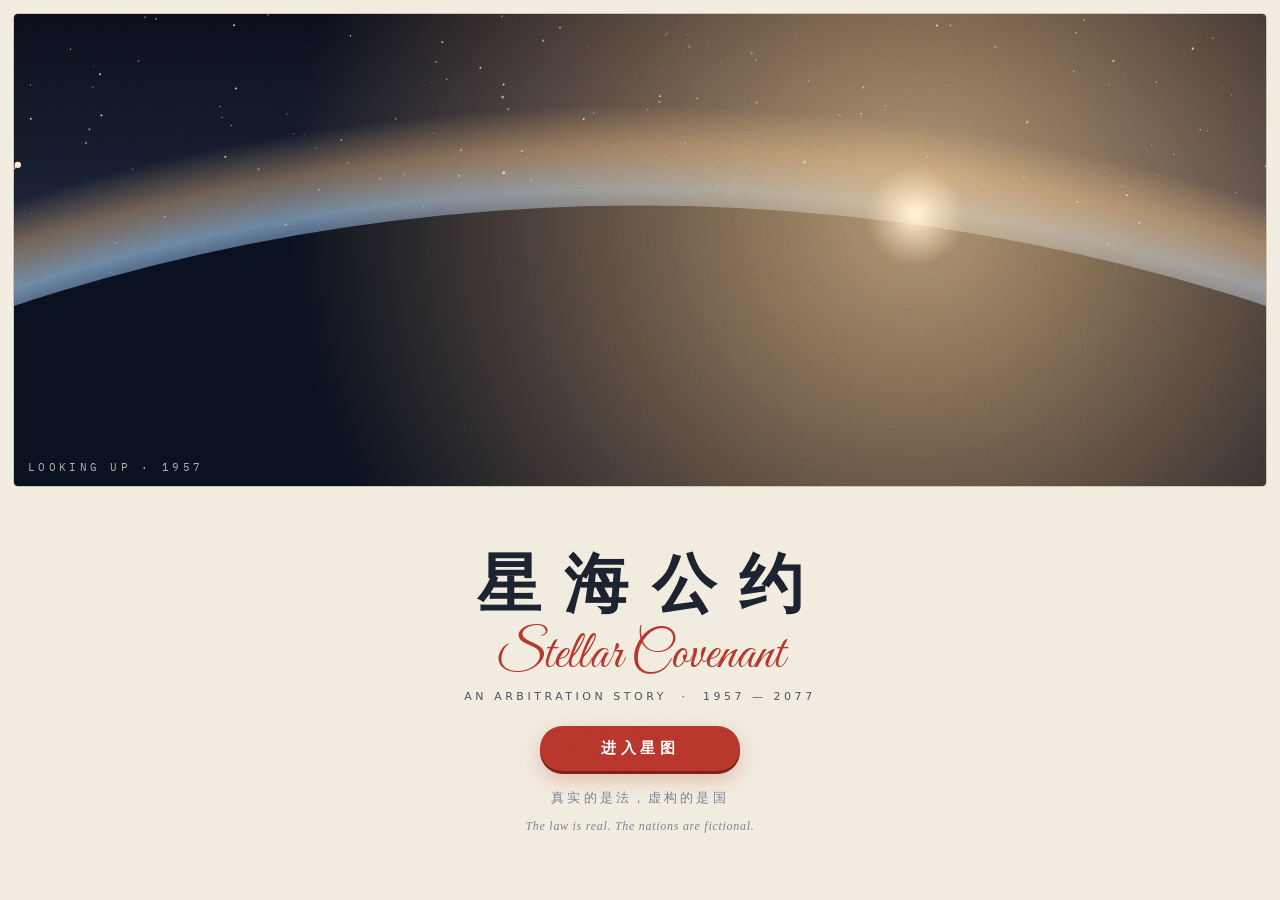
==== index.html @ c37cd7f6 "Realistic textured planets; replace the daily case with a daily true/false quiz - Planets: fix the d" ====
<!DOCTYPE html>
<html lang="zh-CN">
<head>
<meta charset="UTF-8">
<meta name="viewport" content="width=device-width, initial-scale=1.0, maximum-scale=1.0, user-scalable=no, viewport-fit=cover">
<meta name="apple-mobile-web-app-capable" content="yes">
<meta name="apple-mobile-web-app-status-bar-style" content="black-translucent">
<meta name="theme-color" content="#0A0F1E">
<meta name="description" content="星海公约：一部关于太空法的仲裁故事。从 1957 年第一颗卫星，到 2077 年的一封回信。">
<title>星海公约</title>
<link rel="icon" href="data:image/svg+xml,%3Csvg xmlns='http://www.w3.org/2000/svg' viewBox='0 0 64 64'%3E%3Crect width='64' height='64' rx='14' fill='%23F3EDE1'/%3E%3Cpath d='M32 12v34M14 18h36M24 50h16M10 18l6 12 6-12M42 18l6 12 6-12' stroke='%23B8362B' stroke-width='3.5' fill='none' stroke-linecap='round'/%3E%3C/svg%3E">
<link rel="stylesheet" href="css/fonts.css">
<link rel="stylesheet" href="css/base.css">
<link rel="stylesheet" href="css/map.css">
<link rel="stylesheet" href="css/theater.css">
<link rel="stylesheet" href="css/games.css">
<link rel="stylesheet" href="css/panels.css">
<link rel="stylesheet" href="css/intro.css">
</head>
<body>
<div id="fatalbox"></div>
<div id="grain"></div>

<!-- 图标与美术定义（立绘、场景在运行时注册到 #artDefs） -->
<svg width="0" height="0" style="position:absolute" aria-hidden="true">
<defs id="artDefs">
  <symbol id="ic-sound" viewBox="0 0 24 24"><path d="M4 9.5h3.5L12 5.5v13l-4.5-4H4z"/><path d="M15.5 9a4.2 4.2 0 0 1 0 6M18 6.6a7.6 7.6 0 0 1 0 10.8"/></symbol>
  <symbol id="ic-mute" viewBox="0 0 24 24"><path d="M4 9.5h3.5L12 5.5v13l-4.5-4H4z"/><path d="M16 9.5l5 5M21 9.5l-5 5"/></symbol>
  <symbol id="ic-music" viewBox="0 0 24 24"><path d="M9 17.5V6l10-2v11.5"/><circle cx="6.5" cy="17.5" r="2.5"/><circle cx="16.5" cy="15.5" r="2.5"/></symbol>
  <symbol id="ic-music-off" viewBox="0 0 24 24"><path d="M9 17.5V6l10-2v11.5"/><circle cx="6.5" cy="17.5" r="2.5"/><circle cx="16.5" cy="15.5" r="2.5"/><path d="M3 3l18 18"/></symbol>
  <symbol id="ic-ff" viewBox="0 0 24 24"><path d="M4 6l7 6-7 6zM12 6l7 6-7 6z"/></symbol>
  <symbol id="ic-pause" viewBox="0 0 24 24"><path d="M8 5v14M16 5v14"/></symbol>
  <symbol id="ic-play" viewBox="0 0 24 24"><path d="M7 5l12 7-12 7z"/></symbol>
  <symbol id="ic-skip" viewBox="0 0 24 24"><path d="M6 6l9 6-9 6zM18 6v12"/></symbol>
  <symbol id="ic-back" viewBox="0 0 24 24"><path d="M15 5l-7 7 7 7"/></symbol>
  <symbol id="ic-down" viewBox="0 0 24 24"><path d="M6 9l6 6 6-6"/></symbol>
  <symbol id="ic-exit" viewBox="0 0 24 24"><path d="M14 4h5v16h-5M10 8l-4 4 4 4M6 12h10"/></symbol>
  <symbol id="ic-lock" viewBox="0 0 24 24"><rect x="5" y="11" width="14" height="10" rx="2"/><path d="M8 11V8a4 4 0 0 1 8 0v3"/></symbol>
  <symbol id="ic-star" viewBox="0 0 24 24"><path d="M12 3l2.6 5.6 6.1.7-4.5 4.2 1.2 6L12 16.6 6.6 19.5l1.2-6L3.3 9.3l6.1-.7z"/></symbol>
  <symbol id="ic-dust" viewBox="0 0 24 24"><path d="M12 2l1.8 6.2L20 10l-6.2 1.8L12 18l-1.8-6.2L4 10l6.2-1.8z"/><path d="M19 16l.8 2.2L22 19l-2.2.8L19 22l-.8-2.2L16 19l2.2-.8z"/></symbol>
  <symbol id="ic-bulb" viewBox="0 0 24 24"><path d="M9 18h6M10 21h4M12 3a6 6 0 0 0-3.5 10.9V16h7v-2.1A6 6 0 0 0 12 3z"/></symbol>
  <symbol id="ic-bolt" viewBox="0 0 24 24"><path d="M13 2L4 14h7l-1 8 9-12h-7z"/></symbol>
  <symbol id="ic-sat" viewBox="0 0 24 24"><rect x="9" y="9" width="6" height="6" rx="1"/><path d="M3 7l4 4M7 3l4 4M17 13l4 4M13 17l4 4M6 18a4 4 0 0 1 0-5.6"/></symbol>
  <symbol id="ic-moon" viewBox="0 0 24 24"><path d="M20 14.5A8.5 8.5 0 1 1 9.5 4a7 7 0 0 0 10.5 10.5z"/></symbol>
  <symbol id="ic-orbit" viewBox="0 0 24 24"><circle cx="12" cy="12" r="3"/><ellipse cx="12" cy="12" rx="10" ry="4.5" transform="rotate(-20 12 12)"/></symbol>
  <symbol id="ic-sling" viewBox="0 0 24 24"><circle cx="15" cy="10" r="4"/><path d="M3 20c4-1 7-4 8-8M19 3l2 2"/></symbol>
  <symbol id="ic-station" viewBox="0 0 24 24"><rect x="9" y="4" width="6" height="16" rx="2"/><path d="M3 8h6M15 8h6M3 16h6M15 16h6"/></symbol>
  <symbol id="ic-gavel" viewBox="0 0 24 24"><path d="M14 4l6 6M11 7l6 6M12.5 5.5l-4 4M17.5 10.5l-4 4M10 12l-7 7"/><path d="M4 21h8"/></symbol>
  <symbol id="ic-chat" viewBox="0 0 24 24"><path d="M4 5h16v10H9l-5 4z"/></symbol>
  <symbol id="ic-search" viewBox="0 0 24 24"><circle cx="10.5" cy="10.5" r="6"/><path d="M15 15l5 5"/></symbol>
  <symbol id="ic-file" viewBox="0 0 24 24"><path d="M6 3h8l4 4v14H6z"/><path d="M14 3v4h4M9 12h6M9 16h6"/></symbol>
  <symbol id="ic-law" viewBox="0 0 24 24"><path d="M12 3v18M5 7h14M8 21h8M5 7l-3 6h6zM19 7l-3 6h6z"/></symbol>
  <symbol id="ic-link" viewBox="0 0 24 24"><path d="M10 14a4 4 0 0 0 5.7 0l3-3a4 4 0 0 0-5.7-5.7l-1 1M14 10a4 4 0 0 0-5.7 0l-3 3a4 4 0 0 0 5.7 5.7l1-1"/></symbol>
  <symbol id="ic-heart" viewBox="0 0 24 24"><path d="M12 20s-7-4.4-7-10a4 4 0 0 1 7-2.6A4 4 0 0 1 19 10c0 5.6-7 10-7 10z"/></symbol>
  <symbol id="ic-book" viewBox="0 0 24 24"><path d="M12 6c-2-1.5-5-2-8-1v14c3-1 6-.5 8 1 2-1.5 5-2 8-1V5c-3-1-6-.5-8 1zM12 6v14"/></symbol>
  <symbol id="ic-hand" viewBox="0 0 24 24"><path d="M3 12l4-3 4 1 3-2 4 1 3 3-5 5H9z"/><path d="M11 10l3 3"/></symbol>
  <symbol id="ic-scale" viewBox="0 0 24 24"><path d="M12 4v16M6 20h12M5 7h14M5 7l-2.5 6h5zM19 7l-2.5 6h5z"/></symbol>
  <symbol id="ic-pen" viewBox="0 0 24 24"><path d="M4 20l4-1L19 8l-3-3L5 16zM14 7l3 3"/></symbol>
  <symbol id="ic-broom" viewBox="0 0 24 24"><path d="M19 3l-7 7M9 10l5 5-4 6-7-7z"/></symbol>
  <symbol id="ic-archive" viewBox="0 0 24 24"><rect x="3" y="4" width="18" height="5" rx="1"/><path d="M5 9v11h14V9M10 13h4"/></symbol>
  <symbol id="ic-target" viewBox="0 0 24 24"><circle cx="12" cy="12" r="7"/><path d="M12 2v4M12 18v4M2 12h4M18 12h4"/><circle cx="12" cy="12" r="1.5"/></symbol>
  <symbol id="ic-leaf" viewBox="0 0 24 24"><path d="M5 19C5 10 11 5 20 4c0 9-5 15-14 15zM5 19l8-8"/></symbol>
</defs>
</svg>

<!-- ===================== 开机 ===================== -->
<div id="boot">
  <div class="bt-photo"><canvas id="bootCv"></canvas><div class="bt-photo-cap">LOOKING UP · 1957</div></div>
  <div class="bt-paper">
    <div class="bt-title">星海公约</div>
    <div class="bt-sig">Stellar Covenant</div>
    <div class="bt-caps">AN ARBITRATION STORY　·　1957 — 2077</div>
    <button class="btn red" id="bootGo">进入星图</button>
    <div class="bt-motto">真实的是法，虚构的是国</div>
    <div class="bt-motto-en">The law is real. The nations are fictional.</div>
  </div>
</div>

<!-- ===================== 开场影像 ===================== -->
<div id="intro" class="layer">
  <div id="introFrame">
    <canvas id="introGL"></canvas>
    <canvas id="introCv"></canvas>
    <canvas id="introOv"></canvas>
    <div class="ishot" id="shotA"><video playsinline muted preload="auto"></video><svg viewBox="0 0 1200 600" preserveAspectRatio="xMidYMid slice"></svg></div>
    <div class="ishot" id="shotB"><video playsinline muted preload="auto"></video><svg viewBox="0 0 1200 600" preserveAspectRatio="xMidYMid slice"></svg></div>
  </div>
  <div id="introAI">画面由 AI 生成</div>
  <div id="introDip"></div>
  <div id="introTitle"><div class="it-name">星海公约</div><div class="it-sig">Stellar Covenant</div><div class="it-sub">1957 — 2077</div><div class="it-motto">真实的是法，虚构的是国<span>The law is real. The nations are fictional.</span></div></div>
  <div id="introVeil"></div>
  <div id="introSub"><div class="tx" id="introTx"></div></div>
  <div id="introHint">轻触屏幕跳到下一句</div>
  <div id="introCtl">
    <div id="introBar"><i id="introBarFill"></i></div>
    <button class="ibtn" id="introPause"><svg class="ic"><use href="#ic-pause"/></svg>暂停</button>
    <button class="ibtn" id="introSkip"><svg class="ic"><use href="#ic-skip"/></svg>跳过</button>
  </div>
</div>

<!-- ===================== 星图 ===================== -->
<div id="hub" class="layer">
  <div id="mapStage"><canvas id="mapFog"></canvas><canvas id="mapCv"></canvas><canvas id="mapFx"></canvas><div id="mapVig"></div><div id="mapLabels"></div></div>
  <div id="planetView"><canvas id="pvCv"></canvas><canvas id="pvGround"></canvas><svg id="pvPath"></svg><div id="pvHead"></div><div id="pvNodes"></div></div>
  <header id="hubHud">
    <button class="hud-me" id="hudMe"><span class="hud-av" id="hudAv"></span><span class="hud-who"><b id="hudName">简</b><small id="hudRank">见习仲裁员</small></span></button>
    <div class="hud-sp"></div>
    <div class="hud-focus" title="精力：70 以上开庭多一格气势"><span>精力</span><i><b id="hudFocusBar"></b></i><em id="hudFocusV">80</em></div>
    <button class="hud-dust" id="hudDustBtn" title="星尘"><svg class="ic fill"><use href="#ic-dust"/></svg><b id="hudDust">0</b><span class="hud-h"><svg class="ic"><use href="#ic-bulb"/></svg><b id="hudHints">0</b></span></button>
    <button class="iconbtn btn-snd" aria-label="音效"></button>
    <button class="iconbtn btn-bgm" aria-label="音乐"></button>
  </header>
  <nav id="hubBar">
    <button class="cta" id="btnNext"><span class="cta-k">继续主线</span><b id="ctaT">1980 · 天降核雨</b></button>
    <div class="map-ctl">
      <button id="mapIn" aria-label="放大">+</button>
      <button id="mapOut" aria-label="缩小">−</button>
      <button id="mapFit" aria-label="看全貌"><svg class="ic"><use href="#ic-target"/></svg></button>
    </div>
  </nav>
</div>

<!-- ===================== 面板 / 小游戏 ===================== -->
<div id="panel" class="layer"></div>
<div id="game" class="layer">
  <div class="gm-head"><button class="iconbtn" id="gmBack"><svg class="ic"><use href="#ic-back"/></svg></button><div class="gm-t"><b id="gmTitle"></b><span id="gmSub"></span></div><div class="gm-score" id="gmScore"></div></div>
  <div id="gmStage"></div>
  <div id="gmIntro" class="gm-card"></div>
  <div id="gmResult" class="gm-card"></div>
</div>

<!-- ===================== 剧场 ===================== -->
<div id="chapterCard" class="layer"></div>
<div id="theater" class="layer">
  <div id="thScene">
    <div id="thCam">
      <svg class="scene" id="scSvg" viewBox="0 0 1200 600" preserveAspectRatio="xMidYMid slice"></svg>
      <div class="th-beam"><i></i><i></i><b></b><b></b><b></b><b></b><b></b><b></b></div>
      <div id="thAmb"><div class="haze"></div><div class="mote"></div><div class="mote b"></div></div>
      <div class="actor mid" id="actM"></div>
      <svg class="scene fg" id="scBench" viewBox="0 0 1200 600" preserveAspectRatio="xMidYMid slice"></svg>
      <div class="actor left" id="actL"></div>
      <div class="actor right" id="actR"></div>
      <svg class="scene fg" id="scDesk" viewBox="0 0 1200 600" preserveAspectRatio="xMidYMid slice"></svg>
    </div>
    <div id="thGrade"></div>
  </div>
  <div id="thHud">
    <div class="th-left"><div id="morale"></div><div id="standing"></div><div id="mission"></div></div>
    <div class="th-right"><span id="thYear"></span><button class="iconbtn sm" id="hintBtn" title="提示卡"><svg class="ic"><use href="#ic-bulb"/></svg></button><button class="iconbtn sm" id="thSkip" title="按住快进（或按住 Ctrl）"><svg class="ic"><use href="#ic-ff"/></svg></button><button class="iconbtn sm" id="thExit" title="退出本章"><svg class="ic"><use href="#ic-exit"/></svg></button></div>
  </div>
  <div id="dlg">
    <div id="dlgInner"><div id="dlgName"></div><div id="dlgText"></div><div id="dlgNext"><svg class="ic"><use href="#ic-down"/></svg></div></div>
  </div>
  <div id="crossbar">
    <button class="cbtn blue" id="btnPress"><span><kbd>Q</kbd>追问</span><small>让他多说一点</small></button>
    <button class="cbtn gold" id="btnEv"><span><kbd>W</kbd>出示证据</span><small>指出矛盾</small></button>
    <button class="cbtn jade" id="btnLaw"><span><kbd>E</kbd>引律</span><small>引用法条</small></button>
  </div>
  <div id="choices"></div>
  <div id="shelf"><div class="sh-in"><div class="sh-title" id="shelfTitle"></div><div id="shelfList"></div><button class="btn ghost sm" id="shelfCancel">取消</button></div></div>
  <div id="board"></div>
  <button id="inspectDone" class="btn sm">结束勘验</button>
  <div id="tipCard"></div>
</div>
<div id="verdict" class="layer"><div class="vdoc" id="vdoc"></div></div>
<div id="objection" class="layer"><div class="flash"></div><div class="seal" id="objWord">异<br>议</div></div>
<div id="ending" class="layer"></div>

<!-- ===================== 弹窗 ===================== -->
<div id="histCard" class="layer"></div>
<div id="avatar" class="layer"></div>
<div id="adModal" class="layer"><div class="ad-in paper"><div class="ad-k">激励视频 · 开发占位</div><div class="ad-why"></div><div class="ad-cnt">3</div><div class="muted small">正式版接入小程序/应用的广告组件后，这里会播放一段视频。</div><button class="btn ghost sm ad-close">不看了</button></div></div>
<div id="termTip"></div>
<div id="achpop"><svg class="ic" style="width:30px;height:30px;color:#E6B34D"><use href="#ic-star"/></svg><div><div class="at" id="acht"></div><div class="ad" id="achd"></div></div></div>
<div id="toast"></div>
<div id="iris"></div>
<canvas id="fx"></canvas>

<script src="js/core/util.js"></script>
<script src="js/core/save.js"></script>
<script src="js/core/audio.js"></script>
<script src="js/core/fx.js"></script>
<script src="js/core/economy.js"></script>
<script src="js/art/portraits.js"></script>
<script src="js/art/scenes.js"></script>
<script src="js/data/glossary.js"></script>
<script src="js/data/laws.js"></script>
<script src="js/data/history.js"></script>
<script src="js/data/cast.js"></script>
<script src="js/data/bench.js"></script>
<script src="js/data/quiz.js"></script>
<script src="js/theater/engine.js"></script>
<script src="js/theater/mech.js"></script>
<script src="js/theater/arbiter.js"></script>
<script src="js/theater/verdict.js"></script>
<script src="js/chapters/ch1.js"></script>
<script src="js/chapters/ch2.js"></script>
<script src="js/chapters/ch3.js"></script>
<script src="js/chapters/ch4.js"></script>
<script src="js/chapters/ch5.js"></script>
<script src="js/chapters/ch6.js"></script>
<script src="js/hub/starmap.js"></script>
<script src="js/games/core.js"></script>
<script src="js/games/art.js"></script>
<script src="js/games/sat.js"></script>
<script src="js/games/lander.js"></script>
<script src="js/games/orbit.js"></script>
<script src="js/games/sling.js"></script>
<script src="js/games/station.js"></script>
<script src="js/games/relax.js"></script>
<script src="js/ui/panels.js"></script>
<script src="js/ui/film.js"></script>
<script src="js/ui/cine.js"></script>
<script src="js/ui/intro.js"></script>
<script src="js/ui/boot.js"></script>
<script src="js/main.js"></script>
</body>
</html>
---- css/fonts.css ----
/* 本地字体（SIL Open Font License 1.1，许可证见 assets/fonts/）。
   不走 Google Fonts：国内网络打不开，还会拖慢首屏。中文用系统字体。 */
@font-face{font-family:'Great Vibes';font-style:normal;font-weight:400;font-display:swap;src:url(../assets/fonts/great-vibes-latin-400-normal.woff2) format('woff2')}
@font-face{font-family:'IBM Plex Mono';font-style:normal;font-weight:400;font-display:swap;src:url(../assets/fonts/ibm-plex-mono-latin-400-normal.woff2) format('woff2')}
@font-face{font-family:'IBM Plex Mono';font-style:normal;font-weight:600;font-display:swap;src:url(../assets/fonts/ibm-plex-mono-latin-600-normal.woff2) format('woff2')}
---- css/base.css ----
/* =====================================================================
   星海公约 · 基础层
   配色思路：复古纸张（暖米色 + 墨色 + 签名红） / 卡通明快色 /
             科技蓝 / 写实深空。不同时代、不同界面各取一组。
   ===================================================================== */
:root{
  /* 纸与墨 */
  --paper:#F3EDE1; --paper-2:#E9E0CE; --paper-3:#D8CBB0; --paper-edge:#C9B994;
  --ink:#1D2230; --ink-2:#4B5263; --ink-3:#7C8293;
  --sig:#B8362B; --sig-2:#D45A4B;
  /* 科技蓝 */
  --tech:#2F6FE4; --tech-2:#5FA9FF; --cyan:#3CC7E6; --tech-deep:#0E2A66;
  /* 天空与大地（扁平插画） */
  --sky-1:#1F4EA6; --sky-2:#4C86D6; --sky-3:#A4CCF2;
  --amber:#EBA43A; --sun:#F6C35B; --leaf:#5E9E4A; --moss:#3F7A45; --mustard:#D8B23C; --coral:#E8775A;
  /* 深空 */
  --void:#04060C; --space:#0A0F1E; --space-2:#131B34; --neb-v:#7653D6; --neb-t:#2AA7A1; --neb-p:#C9568F; --disk:#FFB45E;
  /* 状态 */
  --ok:#3FA36F; --bad:#D4574A; --gold:#D8A84E; --warn:#E3A33A;
  /* 玻璃面板（深色界面） */
  --glass:rgba(10,15,30,.74); --glass-2:rgba(16,24,46,.86); --glass-line:rgba(170,200,255,.16); --on-glass:#EAF0FB; --on-glass-2:#A8B4CC;

  --f-serif:"Songti SC","Noto Serif SC","Source Han Serif SC","Noto Serif CJK SC",STSong,SimSun,serif;
  --f-sans:"PingFang SC","HarmonyOS Sans SC","Microsoft YaHei","Noto Sans SC","Noto Sans CJK SC",system-ui,sans-serif;
  --f-mono:"IBM Plex Mono","JetBrains Mono",ui-monospace,Menlo,Consolas,monospace;
  --f-script:"Great Vibes","Snell Roundhand","Segoe Script","Brush Script MT",cursive;

  --r-s:6px; --r-m:12px; --r-l:18px;
  --ease:cubic-bezier(.25,.1,.25,1); --snap:cubic-bezier(.2,.9,.3,1); --pop:cubic-bezier(.2,1.4,.4,1);
  --safe-b:env(safe-area-inset-bottom,0px); --safe-t:env(safe-area-inset-top,0px);
}
*{box-sizing:border-box;margin:0;padding:0;-webkit-tap-highlight-color:transparent}
html,body{height:100%;overflow:hidden}
body{background:var(--void);color:var(--on-glass);font-family:var(--f-sans);line-height:1.65;letter-spacing:.01em;
  -webkit-font-smoothing:antialiased;-webkit-text-size-adjust:100%;overscroll-behavior:none}
button{font:inherit;color:inherit;background:none;border:0;cursor:pointer}
input{font:inherit}
.hidden{display:none!important}
.serif{font-family:var(--f-serif)}
.mono{font-family:var(--f-mono)}
.script{font-family:var(--f-script)}

/* 胶片颗粒：全局很淡的一层，消掉大色块的塑料感 */
#grain{position:fixed;inset:-50%;z-index:400;pointer-events:none;opacity:.05;mix-blend-mode:overlay;
  background-image:url("data:image/svg+xml,%3Csvg xmlns='http://www.w3.org/2000/svg' width='180' height='180'%3E%3Cfilter id='n'%3E%3CfeTurbulence type='fractalNoise' baseFrequency='.85' numOctaves='3' stitchTiles='stitch'/%3E%3C/filter%3E%3Crect width='180' height='180' filter='url(%23n)'/%3E%3C/svg%3E");
  animation:grainShift 1s steps(1) infinite}
@keyframes grainShift{0%{transform:translate(0,0)}25%{transform:translate(-3%,2%)}50%{transform:translate(2%,-3%)}75%{transform:translate(-1%,-4%)}}

/* 图标 */
.ic{width:18px;height:18px;display:inline-block;vertical-align:middle;fill:none;stroke:currentColor;stroke-width:1.7;stroke-linecap:round;stroke-linejoin:round}
.ic.fill{fill:currentColor;stroke:none}
kbd{display:inline-flex;align-items:center;justify-content:center;min-width:18px;height:18px;padding:0 4px;border:1px solid currentColor;border-bottom-width:2px;border-radius:4px;
  font:600 10.5px/1 var(--f-mono);opacity:.6}
@media (hover:none){kbd{display:none}}

/* ---------- 按钮 ---------- */
.btn{display:inline-flex;align-items:center;justify-content:center;gap:8px;min-height:44px;padding:10px 22px;border-radius:999px;
  background:var(--tech);color:#fff;font-weight:700;font-size:15px;letter-spacing:.06em;
  box-shadow:0 3px 0 #1B47A3,0 8px 20px rgba(47,111,228,.28);transition:transform .08s var(--ease),box-shadow .08s,filter .15s}
.btn:hover{filter:brightness(1.08)}
.btn:active{transform:translateY(2px);box-shadow:0 1px 0 #1B47A3,0 4px 10px rgba(47,111,228,.2)}
.btn:disabled{opacity:.4;filter:grayscale(.4);cursor:default;transform:none}
.btn small{font-weight:500;font-size:11px;opacity:.82;letter-spacing:.02em}
.btn.red{background:var(--sig);box-shadow:0 3px 0 #7E2119,0 8px 20px rgba(184,54,43,.28)}
.btn.amber{background:var(--amber);color:#2A1B05;box-shadow:0 3px 0 #A86F1C,0 8px 20px rgba(235,164,58,.3)}
.btn.green{background:var(--leaf);box-shadow:0 3px 0 #3A6A2B,0 8px 20px rgba(94,158,74,.28)}
.btn.ghost{background:transparent;color:inherit;border:1.5px solid currentColor;box-shadow:none;opacity:.86}
.btn.ghost:active{transform:translateY(1px)}
.btn.sm{min-height:34px;padding:6px 14px;font-size:13px}
.btn.block{display:flex;width:100%}
.btnrow{display:flex;gap:10px;flex-wrap:wrap;margin-top:16px}
.btnrow .btn{flex:1;min-width:120px}

.iconbtn{width:40px;height:40px;border-radius:12px;display:inline-flex;align-items:center;justify-content:center;
  background:var(--glass);border:1px solid var(--glass-line);color:var(--on-glass);backdrop-filter:blur(8px);-webkit-backdrop-filter:blur(8px);transition:background .15s}
.iconbtn:hover{background:var(--glass-2)}
.iconbtn:active{transform:scale(.94)}
.iconbtn.off{color:#6C7891}

/* ---------- 纸面（复古文书） ---------- */
.paper{background:var(--paper);color:var(--ink);border-radius:var(--r-m);position:relative;
  box-shadow:0 1px 0 rgba(255,255,255,.6) inset,0 18px 40px rgba(0,0,0,.28),0 0 0 1px rgba(120,96,58,.18)}
.paper::before{content:"";position:absolute;inset:0;border-radius:inherit;pointer-events:none;opacity:.55;
  background-image:url("data:image/svg+xml,%3Csvg xmlns='http://www.w3.org/2000/svg' width='220' height='220'%3E%3Cfilter id='p'%3E%3CfeTurbulence type='fractalNoise' baseFrequency='.8' numOctaves='4'/%3E%3C/filter%3E%3Crect width='220' height='220' filter='url(%23p)' opacity='.07'/%3E%3C/svg%3E")}
.paper > *{position:relative}
.paper .muted{color:var(--ink-3)}
.paper h3,.paper .h{font-family:var(--f-serif);font-weight:700;color:var(--ink);letter-spacing:.06em}
.paper hr{border:0;border-top:1px dashed rgba(122,103,67,.35);margin:12px 0}
.paper em{font-style:normal;color:var(--sig);font-weight:700}
.paper b{color:var(--ink)}

/* ---------- 玻璃（深色界面） ---------- */
.glass{background:var(--glass);border:1px solid var(--glass-line);border-radius:var(--r-m);color:var(--on-glass);
  backdrop-filter:blur(12px) saturate(1.2);-webkit-backdrop-filter:blur(12px) saturate(1.2)}

/* ---------- 小部件 ---------- */
.chip{display:inline-flex;align-items:center;gap:6px;padding:4px 10px;border-radius:999px;font-size:12px;font-weight:600;letter-spacing:.04em;
  background:rgba(47,111,228,.14);color:var(--tech-2);border:1px solid rgba(95,169,255,.3)}
.paper .chip{background:rgba(47,111,228,.1);color:var(--tech);border-color:rgba(47,111,228,.25)}
.chip.red{background:rgba(184,54,43,.12);color:var(--sig);border-color:rgba(184,54,43,.3)}
.chip.ok{background:rgba(63,163,111,.14);color:var(--ok);border-color:rgba(63,163,111,.35)}
.chip.amber{background:rgba(235,164,58,.16);color:#B97511;border-color:rgba(235,164,58,.4)}
.chip.fact{background:rgba(29,34,48,.08);color:var(--ink-2);border-color:rgba(29,34,48,.18)}
.stamp{display:inline-block;padding:2px 10px;border:2px solid var(--sig);color:var(--sig);border-radius:4px;font-family:var(--f-serif);font-weight:700;
  letter-spacing:.2em;transform:rotate(-4deg);font-size:12px}
.muted{color:var(--on-glass-2)}
.small{font-size:12.5px}

/* 术语：点一下看白话解释 */
.term{border-bottom:1.5px dotted currentColor;cursor:help;text-underline-offset:3px}
#termTip{position:fixed;z-index:330;max-width:min(88vw,340px);padding:12px 14px 12px;border-radius:10px;background:var(--paper);color:var(--ink);
  box-shadow:0 16px 40px rgba(0,0,0,.45);font-size:13.5px;line-height:1.75;opacity:0;pointer-events:none;transform:translateY(6px);transition:opacity .18s,transform .18s}
#termTip.on{opacity:1;pointer-events:auto;transform:none}
#termTip b{display:block;font-family:var(--f-serif);color:var(--sig);margin-bottom:4px;letter-spacing:.08em}
#termTip .src{display:block;margin-top:6px;font-size:11.5px;color:var(--ink-3)}

/* ---------- 浮层框架 ---------- */
.layer{position:fixed;inset:0;display:none}
.layer.on{display:block}

/* 提示条 */
#toast{position:fixed;left:50%;bottom:calc(26px + var(--safe-b));z-index:360;transform:translate(-50%,16px);opacity:0;pointer-events:none;
  max-width:min(92vw,520px);padding:10px 20px;border-radius:999px;background:linear-gradient(180deg,rgba(22,28,48,.96),rgba(10,14,28,.96));color:#F3E6C4;font-size:13.5px;font-weight:600;
  border:1px solid rgba(200,178,115,.45);box-shadow:0 10px 30px rgba(0,0,0,.5),inset 0 1px 0 rgba(255,236,190,.08);transition:opacity .22s,transform .22s var(--snap);text-align:center}
#toast.on{opacity:1;transform:translate(-50%,0)}

/* 成就 */
#achpop{position:fixed;top:calc(14px + var(--safe-t));right:14px;z-index:350;display:flex;gap:12px;align-items:center;padding:10px 16px;border-radius:14px;
  background:linear-gradient(180deg,rgba(22,28,48,.97),rgba(10,14,28,.97));color:#E8E2D2;border:1px solid rgba(200,178,115,.5);
  box-shadow:0 14px 30px rgba(0,0,0,.5),0 0 24px rgba(230,179,77,.15);transform:translateX(130%);visibility:hidden;transition:transform .45s var(--snap),visibility 0s .45s}
#achpop.on{transform:none;visibility:visible;transition:transform .45s var(--snap),visibility 0s}
#achpop .at{font-family:var(--f-serif);font-weight:700;color:#F6D58E;letter-spacing:.06em}
#achpop .ad{font-size:12px;color:#9A927D}

/* 特效画布 */
#fx{position:fixed;inset:0;z-index:340;pointer-events:none}

/* 转场黑幕 */
#iris{position:fixed;inset:0;z-index:300;background:#020409;opacity:0;visibility:hidden;pointer-events:none;transition:opacity .45s var(--ease),visibility .45s}
#iris.on{opacity:1;visibility:visible}

/* 引擎报错条 */
#fatalbox{display:none;position:fixed;left:0;right:0;bottom:0;z-index:999;background:#2a1520;border-top:2px solid #ff7a76;color:#ffd9d7;font:13px/1.7 sans-serif;padding:12px 16px;white-space:pre-wrap}

/* 按压反馈 */
.press-fx{transform:scale(.97)!important;filter:brightness(1.08)}

@media (prefers-reduced-motion:reduce){
  *{animation-duration:.01ms!important;animation-iteration-count:1!important;transition-duration:.01ms!important}
  #grain{display:none}
}
---- css/map.css ----
/* =====================================================================
   星图（主界面）与降落后的星球表面
   深空底、金色细线、宋体标题：克制一点，少用大色块。
   ===================================================================== */
#hub{z-index:10;background:#03050B;overflow:hidden;--gold:#E6B34D;--gold-2:#C8B273;--gold-3:rgba(200,178,115,.35);--ink-n:#EAF1FF;--mute-n:#7F8BA0}
#mapStage{position:absolute;inset:0;touch-action:none;cursor:grab;user-select:none;-webkit-user-select:none;-webkit-tap-highlight-color:transparent}
#mapStage.dragging{cursor:grabbing}
#mapStage{background:linear-gradient(#03050B,#070B19)}
#mapFog,#mapCv,#mapFx{position:absolute;inset:0;width:100%;height:100%;display:block}
#mapVig{position:absolute;inset:0;pointer-events:none;background:radial-gradient(ellipse at 50% 50%,rgba(0,0,0,0) 40%,rgba(0,0,0,.55) 100%)}
#mapLabels{position:absolute;inset:0;pointer-events:none;overflow:hidden}
#hub.landing #mapLabels,#hub.taking-off #mapLabels{opacity:0;transition:opacity .25s}
#mapLabels{transition:opacity .35s}

/* 星球名牌 */
.wl{position:absolute;left:0;top:0;width:0;height:0;will-change:transform}
.wl-hit{position:absolute;left:calc(var(--rz) * -1.3);top:calc(var(--rz) * -1.3);width:calc(var(--rz) * 2.6);height:calc(var(--rz) * 2.6);border-radius:50%;pointer-events:auto;cursor:pointer}
.wl-tag{position:absolute;left:0;top:calc(var(--rz) + 12px);transform:translateX(-50%);text-align:center;white-space:nowrap;pointer-events:auto;cursor:pointer;padding:2px 6px}
.wl-tag b{display:block;font-family:var(--f-serif);font-size:15px;font-weight:600;letter-spacing:.2em;text-indent:.2em;color:var(--ink-n);text-shadow:0 2px 10px #000,0 0 2px #000}
.wl-tag span{display:block;margin-top:2px;font-family:var(--f-mono);font-size:8.5px;letter-spacing:.34em;text-indent:.34em;color:#8E99B4}
.wl-tag em{display:block;margin-top:4px;font-style:normal;font-size:11px;letter-spacing:.06em;color:var(--gold-2);text-shadow:0 1px 6px #000}
.wl-station .wl-tag b{font-size:13px;color:#F3E6C4}
.wl-station .wl-tag{top:calc(var(--rz) + 6px)}
.wl:hover .wl-tag b{color:#FFF6DE}
.wl.next .wl-tag em{color:#F6C35B}
#mapLabels.far .wl-tag span,#mapLabels.far .wl-tag em{display:none}
#mapLabels.far .wl-tag b{font-size:13px}
#mapLabels.narrow .wl-tag span{display:none}
.wl-station .wl-tag span{display:none}
.wl-cue{position:absolute;left:0;top:0;display:none;padding:6px 12px;border-radius:999px;background:rgba(230,179,77,.14);border:1px solid rgba(230,179,77,.55);color:#F6D68C;font-size:12px;letter-spacing:.14em;white-space:nowrap;animation:cueBob 2.4s ease-in-out infinite}
.wl-cue.on{display:block}
.wl-cue::after{content:"";position:absolute;left:50%;bottom:-6px;width:10px;height:10px;margin-left:-5px;border-right:1px solid rgba(230,179,77,.55);border-bottom:1px solid rgba(230,179,77,.55);background:rgba(20,18,12,.9);transform:rotate(45deg)}
@keyframes cueBob{0%,100%{margin-top:0}50%{margin-top:-5px}}
.map-peek{position:absolute;z-index:3;display:none;transform:translate(-50%,-100%);max-width:240px;padding:8px 12px;border-radius:10px;background:rgba(10,14,26,.92);border:1px solid var(--gold-3);color:var(--ink-n);font-size:13px;line-height:1.5;pointer-events:auto;cursor:pointer;backdrop-filter:blur(8px)}
.map-peek.on{display:block;animation:peekIn .2s var(--ease) both}
.map-peek b{font-family:var(--f-mono);color:var(--gold);margin-right:6px}
.map-peek small{display:block;margin-top:2px;font-size:10.5px;color:var(--mute-n)}
@keyframes peekIn{from{opacity:0;transform:translate(-50%,-92%)}to{opacity:1;transform:translate(-50%,-100%)}}

/* 顶部 HUD */
#hubHud{position:absolute;top:0;left:0;right:0;z-index:20;display:flex;align-items:center;gap:8px;padding:calc(10px + var(--safe-t)) 12px 10px;pointer-events:none;
  background:linear-gradient(rgba(3,5,11,.7),rgba(3,5,11,0))}
#hubHud>*{pointer-events:auto}
.hud-sp{flex:1}
.hud-me{display:flex;align-items:center;gap:8px;padding:4px 12px 4px 4px;border-radius:999px;background:rgba(12,16,30,.6);border:1px solid rgba(200,178,115,.28);color:var(--on-glass);backdrop-filter:blur(10px);-webkit-backdrop-filter:blur(10px)}
.hud-av{width:34px;height:34px;border-radius:50%;overflow:hidden;background:#1A2240;display:block;box-shadow:0 0 0 1px rgba(230,179,77,.5)}
.hud-av svg{width:100%;height:100%}
.hud-who{display:flex;flex-direction:column;line-height:1.2;text-align:left}
.hud-who b{font-size:13.5px;font-family:var(--f-serif);letter-spacing:.08em}.hud-who small{font-size:10.5px;opacity:.7}
.hud-focus{display:flex;align-items:center;gap:6px;padding:6px 10px;border-radius:999px;background:rgba(12,16,30,.6);border:1px solid rgba(200,178,115,.22);font-size:11px;color:var(--on-glass-2);backdrop-filter:blur(10px)}
.hud-focus i{display:block;width:54px;height:5px;border-radius:9px;background:rgba(255,255,255,.12);overflow:hidden}
.hud-focus i b{display:block;height:100%;background:var(--ok);border-radius:9px;transition:width .5s}
.hud-focus.low i b{background:var(--warn)}
.hud-focus em{font-style:normal;font-weight:600;color:var(--on-glass);font-family:var(--f-mono)}
.hud-dust{display:flex;align-items:center;gap:5px;padding:7px 12px;border-radius:999px;background:rgba(12,16,30,.6);border:1px solid rgba(200,178,115,.28);color:#F6C35B;font-weight:600;font-family:var(--f-mono);backdrop-filter:blur(10px)}
.hud-dust .ic{width:15px;height:15px}
.hud-h{display:flex;align-items:center;gap:2px;margin-left:6px;color:#E9F2FF;opacity:.85}
.hud-h .ic{width:14px;height:14px}
#hubHud .iconbtn{background:rgba(12,16,30,.6);border-color:rgba(200,178,115,.22)}
@media (max-width:560px){.hud-focus span{display:none}.hud-focus i{width:36px}.hud-who small{display:none}#hubHud .btn-bgm{display:none}}

/* 底栏：继续主线 + 镜头按钮 */
#hubBar{position:absolute;left:0;right:0;bottom:0;z-index:20;display:flex;align-items:flex-end;gap:10px;padding:10px 12px calc(12px + var(--safe-b));pointer-events:none;
  background:linear-gradient(rgba(3,5,11,0),rgba(3,5,11,.7))}
#hubBar>*{pointer-events:auto}
.cta{display:flex;flex-direction:column;align-items:flex-start;gap:2px;padding:10px 18px 10px 16px;border-radius:14px;background:linear-gradient(135deg,rgba(230,179,77,.2),rgba(230,179,77,.08));
  border:1px solid rgba(230,179,77,.6);color:#F6E3B4;text-align:left;box-shadow:0 8px 30px rgba(0,0,0,.45);backdrop-filter:blur(10px);max-width:70vw}
.cta-k{font-size:10.5px;letter-spacing:.3em;color:var(--gold)}
.cta b{font-family:var(--f-serif);font-size:16px;font-weight:600;letter-spacing:.08em;white-space:nowrap;overflow:hidden;text-overflow:ellipsis;max-width:100%}
.cta:hover{border-color:#F6C35B}
.map-ctl{margin-left:auto;display:flex;flex-direction:column;gap:6px}
.map-ctl button{width:38px;height:38px;border-radius:10px;display:flex;align-items:center;justify-content:center;background:rgba(12,16,30,.66);border:1px solid rgba(200,178,115,.3);color:#D9CFB8;font-size:18px;line-height:1;backdrop-filter:blur(8px)}
.map-ctl button .ic{width:18px;height:18px}
.map-ctl button:hover{border-color:var(--gold);color:#FFF}
#hub.in-planet #hubBar{display:none}

/* ---------------- 星球表面 ---------------- */
#planetView{position:absolute;inset:0;z-index:12;display:none;background:#03050B}
#planetView.on{display:block;animation:pvIn .55s var(--ease) both}
#planetView.out{animation:pvOut .3s ease-in both}
@keyframes pvIn{from{opacity:0;transform:scale(1.06)}to{opacity:1;transform:none}}
@keyframes pvOut{to{opacity:0;transform:scale(1.04)}}
#pvCv{position:absolute;inset:0;width:100%;height:100%;display:block}
#pvGround{position:absolute;left:0;bottom:0;width:100%;display:block;transform:translateY(100%);will-change:transform}
#planetView.on #pvGround{animation:pvRise .9s cubic-bezier(.2,.8,.2,1) .08s forwards}
@keyframes pvRise{to{transform:translateY(0)}}
#pvGround.breath{animation:pvRise .01s forwards,pvBreath 9s ease-in-out .9s infinite alternate}
@keyframes pvBreath{from{transform:translateY(0)}to{transform:translateY(3px)}}
#pvPath{position:absolute;inset:0;width:100%;height:100%;pointer-events:none}
#pvPath path{fill:none;stroke:rgba(200,178,115,.45);stroke-width:1.4;stroke-dasharray:3 7}
#pvPath path.solid{stroke:rgba(230,179,77,.85);stroke-dasharray:none;stroke-width:1.8;filter:drop-shadow(0 0 4px rgba(255,200,110,.6))}
#pvHead{position:absolute;z-index:3;top:calc(62px + var(--safe-t));left:16px;right:16px;display:flex;align-items:flex-start;gap:14px;pointer-events:none}
#pvHead>*{pointer-events:auto}
.pv-back{flex:none;display:flex;align-items:center;gap:4px;height:34px;padding:0 12px 0 8px;border-radius:8px;border:1px solid rgba(200,178,115,.45);background:rgba(10,14,26,.75);color:#E7DCC0;font-size:13px;letter-spacing:.14em}
.pv-back .ic{width:16px;height:16px}
.pv-back:hover{border-color:var(--gold)}
.pv-t{display:flex;flex-direction:column;gap:2px;min-width:0}
.pv-t b{font-family:var(--f-serif);font-size:22px;font-weight:600;letter-spacing:.24em;color:var(--ink-n);text-shadow:0 2px 12px #000}
.pv-t span{font-family:var(--f-mono);font-size:9px;letter-spacing:.36em;color:#8E99B4}
.pv-t em{font-style:normal;font-size:12.5px;color:#B7AE96;margin-top:4px;line-height:1.6}
#pvNodes{position:absolute;inset:0;z-index:2}
.pn{position:absolute;transform:translate(-50%,-28px);display:flex;flex-direction:column;align-items:center;gap:1px;width:170px;color:var(--ink-n);text-align:center;animation:pnIn .5s var(--ease) both}
@keyframes pnIn{from{opacity:0;transform:translate(-50%,-10px)}to{opacity:1;transform:translate(-50%,-28px)}}
.pn-orb{position:relative;width:56px;height:56px;border-radius:50%;display:flex;align-items:center;justify-content:center;margin-bottom:6px;
  background:radial-gradient(circle at 35% 30%,#22305A,#0B1124 70%);border:1.5px solid var(--gold);color:var(--gold);
  box-shadow:0 0 0 6px rgba(230,179,77,.07),0 10px 26px rgba(0,0,0,.55);transition:transform .2s var(--snap),box-shadow .2s}
.pn-orb .ic{width:24px;height:24px}
.pn:active .pn-orb{transform:scale(.93)}
.pn:hover .pn-orb{transform:scale(1.07);box-shadow:0 0 0 8px rgba(230,179,77,.12),0 12px 30px rgba(0,0,0,.6)}
.pn-y{font-family:var(--f-mono);font-size:11.5px;letter-spacing:.24em;color:var(--gold-2)}
.pn-t{font-family:var(--f-serif);font-size:15px;font-weight:600;letter-spacing:.08em;line-height:1.35;text-shadow:0 2px 8px #000}
.pn-s{font-size:11px;line-height:1.45;color:var(--mute-n);text-shadow:0 1px 6px #000}
.pn-tag{margin-top:4px;padding:1px 8px;border-radius:4px;border:1px solid rgba(78,207,141,.6);color:#7FE3AE;font-size:11px;letter-spacing:.1em}
.pn-arb{margin-top:3px;font-size:10px;letter-spacing:.3em;color:#9FB4E8}
.pn.st-done .pn-orb{border-color:#4ECF8D;color:#4ECF8D}
.pn.st-locked .pn-orb{border-color:#3C4560;color:#56607C;background:radial-gradient(circle at 35% 30%,#151B30,#090D1A 70%)}
.pn.st-locked .pn-t{color:#6E7792}.pn.st-locked .pn-tag{border-color:#3C4560;color:#6E7792}
.pn.next .pn-orb::after{content:"";position:absolute;inset:-6px;border-radius:50%;border:1.5px solid rgba(246,195,91,.8);animation:pnPulse 2s ease-out infinite}
@keyframes pnPulse{from{transform:scale(1);opacity:.9}to{transform:scale(1.6);opacity:0}}
.pn.next .pn-t{color:#FFF1CC}
.pn.flash .pn-orb{animation:pnFlash 1.2s ease-out 2}
@keyframes pnFlash{0%,100%{box-shadow:0 0 0 6px rgba(230,179,77,.07),0 10px 26px rgba(0,0,0,.55)}40%{box-shadow:0 0 0 14px rgba(246,195,91,.35),0 0 40px rgba(246,195,91,.6)}}
#pvNodes.dense .pn{width:150px}
#pvNodes.dense .pn-s{display:none}
#pvNodes.dense .pn-orb{width:48px;height:48px;margin-bottom:4px}
#pvNodes.dense .pn-orb .ic{width:20px;height:20px}
#pvNodes.dense .pn-t{font-size:14px}
@media (max-height:520px) and (orientation:landscape){
  #pvHead{top:56px}.pv-t em{display:none}.pv-t b{font-size:18px}
  .pn{width:140px}.pn-s{display:none}.pn-orb{width:46px;height:46px}
}
@media (prefers-reduced-motion:reduce){.pn,.wl-cue,.pn.next .pn-orb::after{animation:none}}
---- css/theater.css ----
/* =====================================================================
   剧场
   ===================================================================== */
#theater{z-index:60;background:#05070B;display:none;--dlgH:216px;--beam:255,226,180}
#theater.on{display:block}
/* 场景铺满屏幕，只在底部给对白面板留出一半高度，面板叠在场景上 */
#thScene{position:absolute;left:0;right:0;top:0;bottom:calc(var(--dlgH) * .42);overflow:hidden;background:#05070B}
#thCam{position:absolute;inset:0;transform:scale(1.045);transform-origin:50% 58%;transition:transform 1.2s var(--ease)}
.scene{position:absolute;inset:0;width:100%;height:100%}
#scSvg{z-index:0}#thAmb{z-index:1}#actM{z-index:2}#scBench{z-index:3;pointer-events:none}#actL,#actR{z-index:4}#scDesk{z-index:5;pointer-events:none}
#thGrade{position:absolute;inset:0;z-index:6;pointer-events:none;background:radial-gradient(ellipse at 50% 45%,transparent 55%,rgba(2,3,7,.55) 100%)}
#theater[data-era="e2"] #thGrade{background:radial-gradient(ellipse at 50% 45%,transparent 50%,rgba(40,20,5,.5) 100%),linear-gradient(rgba(255,190,120,.06),rgba(255,190,120,.06))}
#theater[data-era="e3"] #thGrade{background:radial-gradient(ellipse at 50% 45%,transparent 55%,rgba(2,6,20,.55) 100%),linear-gradient(rgba(60,140,255,.05),rgba(60,140,255,.05))}
#theater[data-era="e5"] #thGrade{background:radial-gradient(ellipse at 50% 45%,transparent 50%,rgba(6,2,20,.6) 100%)}
#thScene.jolt{animation:jolt .38s var(--ease)}#thScene.jolt2{animation:jolt2 .58s var(--ease)}
@keyframes jolt{0%,100%{transform:none}20%{transform:translate(-5px,2px)}45%{transform:translate(4px,-2px)}70%{transform:translate(-2px,1px)}}
@keyframes jolt2{0%,100%{transform:none}10%{transform:translate(-11px,4px)}25%{transform:translate(9px,-5px)}42%{transform:translate(-6px,3px)}60%{transform:translate(4px,-2px)}}
/* 氛围：浮尘 */
#thAmb{position:absolute;inset:0;pointer-events:none;overflow:hidden}
#thAmb .mote{position:absolute;inset:-10%;opacity:.32;background-image:radial-gradient(2px 2px at 14% 30%,rgba(255,240,205,.85) 99%,transparent),radial-gradient(1.5px 1.5px at 62% 18%,rgba(200,225,255,.8) 99%,transparent),radial-gradient(2.4px 2.4px at 38% 68%,rgba(255,235,195,.7) 99%,transparent),radial-gradient(1.6px 1.6px at 84% 52%,rgba(210,232,255,.75) 99%,transparent);animation:moteUp 38s linear infinite}
#thAmb .mote.b{opacity:.2;filter:blur(1px);animation-duration:56s;animation-direction:reverse}
@keyframes moteUp{from{transform:translate3d(0,4%,0)}to{transform:translate3d(-3%,-8%,0)}}
#thAmb .haze{position:absolute;inset:0;background:linear-gradient(to bottom,rgba(6,9,16,.3) 0%,transparent 22%,transparent 70%,rgba(4,6,11,.45) 100%)}
#theater[data-scene="tundra"] #thAmb .mote{opacity:.6;animation:snowFall 14s linear infinite;background-size:380px 300px;background-image:radial-gradient(1.6px 1.6px at 12% 20%,#fff 99%,transparent),radial-gradient(1.2px 1.2px at 42% 10%,#eef 99%,transparent),radial-gradient(2px 2px at 70% 30%,#fff 99%,transparent),radial-gradient(1.5px 1.5px at 26% 60%,#fff 99%,transparent)}
@keyframes snowFall{from{background-position:0 0}to{background-position:-120px 600px}}
.spin{animation:spinA 3.2s linear infinite}@keyframes spinA{to{transform:rotate(360deg)}}
.smoke{animation:smokeUp 7s ease-in-out infinite}@keyframes smokeUp{0%,100%{transform:translateY(0);opacity:.6}50%{transform:translateY(-14px);opacity:.3}}
.aurora{animation:auroraDrift 18s ease-in-out infinite alternate}@keyframes auroraDrift{from{transform:translateX(-2%)}to{transform:translateX(2%) scaleY(1.1)}}

/* 窗口光柱：从窗户斜落到地面，慢慢呼吸 */
.th-beam{position:absolute;inset:0;z-index:1;pointer-events:none;opacity:0;transition:opacity .8s}
#theater[data-inside="1"] .th-beam{opacity:1}
.th-beam i{position:absolute;top:10%;bottom:-4%;background:linear-gradient(rgba(var(--beam),.2),rgba(var(--beam),.05) 70%,rgba(var(--beam),0));animation:beamBreath 9s ease-in-out infinite alternate}
.th-beam i:nth-child(1){left:31%;width:38%;clip-path:polygon(22% 0,78% 0,100% 100%,0 100%)}
.th-beam i:nth-child(2){left:40%;width:20%;clip-path:polygon(30% 0,70% 0,92% 100%,8% 100%);animation-duration:7s;animation-delay:-3s;opacity:.7}
@keyframes beamBreath{from{opacity:.55}to{opacity:1}}
/* 光柱里飘的微尘：只动 transform 和 opacity，交给合成器，不触发场景重绘 */
.th-beam b{position:absolute;width:3px;height:3px;border-radius:50%;background:rgba(var(--beam),.95);box-shadow:0 0 6px 1px rgba(var(--beam),.7);opacity:0;animation:mote 12s linear infinite;will-change:transform,opacity}
.th-beam b:nth-of-type(1){left:42%;top:74%;animation-delay:-2s}
.th-beam b:nth-of-type(2){left:53%;top:62%;animation-delay:-6s;animation-duration:14s}
.th-beam b:nth-of-type(3){left:47%;top:48%;animation-delay:-9s;width:2px;height:2px}
.th-beam b:nth-of-type(4){left:58%;top:80%;animation-delay:-4s;animation-duration:16s}
.th-beam b:nth-of-type(5){left:38%;top:56%;animation-delay:-11s;width:2px;height:2px}
.th-beam b:nth-of-type(6){left:51%;top:86%;animation-delay:-1s;animation-duration:13s}
@keyframes mote{0%{transform:translate(0,0);opacity:0}15%{opacity:.75}80%{opacity:.45}100%{transform:translate(22px,-180px);opacity:0}}
@media (prefers-reduced-motion:reduce){.th-beam b,.th-beam i{animation:none}}
/* 立绘 */
.actor{position:absolute;bottom:0;width:200px;opacity:0;pointer-events:none;filter:brightness(.62) saturate(.8);transition:opacity .35s var(--ease),filter .35s var(--ease)}
.actor svg{position:relative;width:100%;height:auto;display:block;overflow:visible}
/* 背光与脚下的影子：不用滤镜，省性能 */
.actor::before{content:"";position:absolute;left:4%;right:4%;top:6%;height:62%;border-radius:50%;background:radial-gradient(closest-side,rgba(var(--beam),.26),rgba(var(--beam),0));opacity:.5;transition:opacity .35s}
.actor.speaking::before{opacity:1}
.actor::after{content:"";position:absolute;left:12%;right:12%;bottom:-2%;height:9%;border-radius:50%;background:radial-gradient(closest-side,rgba(0,0,0,.55),rgba(0,0,0,0))}
.actor.show{opacity:1}.actor.speaking{filter:none}
.actor:empty{opacity:0}
.actor.mid:not(.speaking){filter:brightness(.8) saturate(.85)}
.actor.enter{animation:actEnter .45s var(--snap) backwards}
@keyframes actEnter{from{opacity:0;transform:translateY(12px)}to{opacity:1;transform:none}}
.actor.shake{animation:actorShake .42s var(--ease)}
@keyframes actorShake{0%,100%{transform:translateX(0)}20%{transform:translateX(-6px)}40%{transform:translateX(6px)}60%{transform:translateX(-4px)}80%{transform:translateX(4px)}}
.actor .breath{animation:breathe 4.2s ease-in-out infinite;transform-origin:60px 170px}
@keyframes breathe{0%,100%{transform:none}50%{transform:translateY(-.9px) scaleY(1.004)}}
.actor .headg{animation:headSway 6.5s ease-in-out infinite;transform-origin:60px 90px}
@keyframes headSway{0%,100%{transform:none}50%{transform:rotate(.6deg)}}
.actor .eyes{transform-box:fill-box;transform-origin:50% 50%;animation:blink var(--blink,4s) infinite}
@keyframes blink{0%,94%,100%{transform:none}96.5%{transform:scaleY(.08)}}
.actor .m-o{opacity:0}.actor.talking.mo .m-o{opacity:1}.actor.talking.mo .m-c{opacity:0}
@media (max-width:640px){
  #theater[data-spk="left"] .actor.right,#theater[data-spk="right"] .actor.left{opacity:0}
  #theater[data-inside="1"][data-spk="mid"] .actor.left,#theater[data-inside="1"][data-spk="mid"] .actor.right{opacity:0}
}

/* 顶部状态 */
#thHud{position:absolute;top:0;left:0;right:0;z-index:20;display:flex;justify-content:space-between;align-items:flex-start;padding:calc(10px + var(--safe-t)) 12px 0;pointer-events:none}
#thHud>*{pointer-events:auto}
.th-left{display:flex;flex-direction:column;gap:6px;padding:8px 12px;border-radius:12px;background:rgba(8,12,22,.55);backdrop-filter:blur(6px)}
.th-left:empty,.th-left:has(#morale:empty):has(#standing:empty):has(#mission:not(.on)){display:none}
#morale,#standing{display:flex;align-items:center;gap:5px}
#morale::before,#standing::before{font-size:11px;color:var(--on-glass-2);letter-spacing:.12em;margin-right:4px}
#morale::before{content:"气势"}#standing::before{content:"人望"}#standing[data-k="公正"]::before{content:"公正"}
#morale:empty::before,#standing:empty::before{content:none}
#morale i{width:11px;height:11px;background:var(--gold);border-radius:2px;transform:rotate(45deg);transition:.3s}
#morale i.lost{background:transparent;box-shadow:inset 0 0 0 1.5px rgba(216,168,78,.45)}
#morale i.extra{background:#FFE7A8;box-shadow:0 0 8px rgba(255,231,168,.8)}
#standing i{width:10px;height:10px;border-radius:50%;background:var(--ok);transition:.3s}
#standing i.lost{background:transparent;box-shadow:inset 0 0 0 1.5px rgba(63,163,111,.45)}
#standing.up{animation:stdUp .6s}#standing.down{animation:stdDn .6s}
@keyframes stdUp{40%{transform:translateY(-3px) scale(1.06)}}@keyframes stdDn{40%{transform:translateY(3px)}}
#mission{display:none;font-size:12px;color:#F3EDE1;border-left:2px solid var(--amber);padding-left:8px}
#mission.on{display:block}
.th-right{display:flex;align-items:center;gap:6px}
#thYear{font-family:var(--f-mono);font-size:13px;color:#F3EDE1;padding:6px 10px;border-radius:999px;background:rgba(8,12,22,.55);letter-spacing:.1em}
.iconbtn.sm{width:36px;height:36px;border-radius:10px}
#hintBtn{color:#F6C35B}

/* 对话框：叠在场景底部的深色面板，金色细线 */
#dlg{position:absolute;left:0;right:0;bottom:0;z-index:15;height:var(--dlgH);padding:18px 0 calc(12px + var(--safe-b));cursor:pointer;
  background:linear-gradient(rgba(5,7,12,0),rgba(5,7,12,.82) 26%,rgba(5,7,12,.96))}
#dlgInner{position:relative;height:100%;max-width:980px;margin:0 auto;padding:12px 24px 0}
#dlgInner::before{content:"";position:absolute;left:24px;right:24px;top:0;height:1px;background:linear-gradient(90deg,rgba(200,178,115,0),rgba(200,178,115,.6) 18%,rgba(200,178,115,.6) 82%,rgba(200,178,115,0))}
#dlgName{position:absolute;top:-17px;left:24px;display:inline-flex;align-items:center;gap:8px;padding:4px 14px 4px 5px;border-radius:4px;
  background:linear-gradient(180deg,#141B30,#0C1122);border:1px solid rgba(200,178,115,.55);color:#F3E6C4;
  font-family:var(--f-serif);font-weight:700;font-size:14px;letter-spacing:.12em;box-shadow:0 6px 18px rgba(0,0,0,.5),inset 3px 0 0 var(--spk,#D8A84E)}
#dlgName .dn-tag{font-family:var(--f-sans);font-weight:500;font-size:11px;color:#9A927D;letter-spacing:.04em}
.dlg-av{display:inline-block;width:26px;height:26px;border-radius:50%;overflow:hidden;background:#1E263C;box-shadow:0 0 0 1px rgba(200,178,115,.5)}
.dlg-av svg{width:100%;height:100%;display:block}
#dlgText{margin-top:12px;font-size:17px;line-height:1.9;color:#EDEAE2;height:calc(var(--dlgH) - 74px);overflow-y:auto;scrollbar-width:none;letter-spacing:.03em;text-shadow:0 1px 2px rgba(0,0,0,.6)}
#dlgText::-webkit-scrollbar{display:none}
#dlgText em{font-style:normal;color:#F6D58E;font-weight:600}
#dlgText b{color:#fff}
#dlgText .term{color:#BFE0FF;border-bottom-color:#5FA9FF}
#dlg.solemn #dlgText{font-family:var(--f-serif);color:#F3EDE1;font-size:17.5px}
#dlg.narr #dlgText{font-family:var(--f-serif);color:#D8D2C4;font-style:normal;text-align:center;padding-top:10px;letter-spacing:.08em}
#dlgNext{position:absolute;right:24px;bottom:4px;color:#E6B34D;animation:nextBob 1.3s ease-in-out infinite}
@keyframes nextBob{0%,100%{transform:translateY(0)}50%{transform:translateY(3px)}}
@media (max-width:430px){#theater{--dlgH:240px}#dlgText{font-size:16px}#dlgInner{padding:12px 18px 0}#dlgName{left:18px}#dlgInner::before{left:18px;right:18px}}
@media (orientation:landscape) and (max-height:480px){#theater{--dlgH:140px}#dlgText{margin-top:8px;font-size:14.5px;line-height:1.75}#dlgName{font-size:12.5px}}

/* 质询按钮 */
/* 放在对白框底部：不挡证人的脸；证词那几行字给按钮让出位置 */
#crossbar{position:absolute;left:0;right:0;bottom:calc(14px + var(--safe-b));z-index:30;display:none;justify-content:center;gap:10px;padding:0 18px;max-width:980px;margin:0 auto}
#theater:has(#crossbar.on) #dlgText{height:calc(var(--dlgH) - 74px - 66px)}
#crossbar.on{display:flex;animation:fadeUp .25s var(--ease) both}
@keyframes fadeUp{from{opacity:0;transform:translateY(10px)}to{opacity:1;transform:none}}
#crossbar.nudge .cbtn{animation:nudgeY .4s var(--ease)}
@keyframes nudgeY{30%{transform:translateY(-5px)}60%{transform:translateY(1px)}}
.cbtn{position:relative;flex:1;max-width:200px;min-height:54px;padding:8px 6px;border-radius:8px;display:flex;flex-direction:column;align-items:center;justify-content:center;gap:2px;
  background:linear-gradient(180deg,rgba(20,27,48,.94),rgba(10,14,28,.94));border:1px solid rgba(200,178,115,.35);color:#F3E6C4;
  font-family:var(--f-serif);font-weight:700;font-size:15px;letter-spacing:.16em;box-shadow:0 10px 26px rgba(0,0,0,.5);overflow:hidden}
.cbtn::before{content:"";position:absolute;left:0;right:0;top:0;height:2px;background:var(--cb,#E6B34D);box-shadow:0 0 12px var(--cb,#E6B34D)}
.cbtn small{font-family:var(--f-sans);font-weight:500;font-size:11px;letter-spacing:.04em;color:#9A927D}
.cbtn kbd{margin-right:5px;color:#7F8BA0;font-family:var(--f-mono);font-size:11px}
.cbtn.blue{--cb:#5FA9FF}.cbtn.gold{--cb:#E6B34D}.cbtn.jade{--cb:#4ECF8D}
.cbtn:hover{border-color:rgba(230,179,77,.7)}
.cbtn:active{transform:translateY(2px)}
@media (orientation:landscape) and (max-height:480px){.cbtn{min-height:44px}#crossbar{bottom:calc(var(--dlgH) + 8px)}#theater:has(#crossbar.on) #dlgText{height:auto}}

/* 选项 */
#choices{position:absolute;inset:0;z-index:40;display:none;flex-direction:column;align-items:center;justify-content:center;padding:70px 16px 24px;
  background:radial-gradient(ellipse at 50% 40%,rgba(10,14,28,.7),rgba(3,5,10,.9));overflow-y:auto}
@supports (justify-content:safe center){#choices{justify-content:safe center}}
#choices.on{display:flex;animation:fadeIn .25s both}
@keyframes fadeIn{from{opacity:0}to{opacity:1}}
#choices .chead{font-family:var(--f-serif);font-size:14px;letter-spacing:.4em;text-indent:.4em;color:#E6B34D;margin-bottom:8px;text-align:center}
#choices .cask{max-width:620px;margin:0 auto 16px;text-align:center;font-size:15px;line-height:1.85;color:#DCD6C8}
#choices .cask .term{color:#BFE0FF}
.choice{position:relative;display:flex;align-items:flex-start;gap:14px;width:100%;max-width:620px;margin-bottom:10px;padding:15px 18px;border-radius:6px;
  background:linear-gradient(180deg,rgba(20,27,48,.95),rgba(11,15,30,.95));border:1px solid rgba(200,178,115,.28);color:#E8E2D2;
  text-align:left;font-size:15px;line-height:1.8;box-shadow:0 12px 30px rgba(0,0,0,.45);animation:fadeUp .25s var(--ease) both;transition:border-color .15s,transform .15s,background .15s}
.choice::before{content:"";position:absolute;left:-1px;top:10px;bottom:10px;width:2px;background:#E6B34D;opacity:0;transition:opacity .15s}
.choice:hover{border-color:rgba(230,179,77,.65);transform:translateX(3px);background:linear-gradient(180deg,rgba(28,36,62,.96),rgba(14,19,38,.96))}
.choice:hover::before{opacity:1}
.choice .ci{flex:none;width:24px;height:24px;border-radius:50%;border:1px solid rgba(230,179,77,.7);color:#E6B34D;display:flex;align-items:center;justify-content:center;font:600 12px var(--f-mono);margin-top:3px}
.choice .cbody{flex:1;min-width:0}
.choice .cevd{margin-top:8px;padding-top:8px;border-top:1px dashed rgba(200,178,115,.25);font-size:13px;color:#A9A290;line-height:1.7}
.choice .ctag{font-family:var(--f-serif);color:#E6B34D;letter-spacing:.1em}
.choice em{font-style:normal;color:#F6C35B;font-weight:700}
.choice b{color:#F6EEDA}
.ccost{margin-top:8px;display:flex;gap:6px}.ccost span{font-size:11px;font-weight:700;padding:2px 9px;border-radius:999px}
.ccost .up{background:rgba(230,179,77,.15);color:#F6C35B}.ccost .dn{background:rgba(229,84,74,.15);color:#F08A80}.ccost .no{background:rgba(255,255,255,.06);color:#9A927D}

/* 证据架 */
#shelf{position:absolute;inset:0;z-index:45;display:none;align-items:center;justify-content:center;background:radial-gradient(ellipse at 50% 40%,rgba(10,14,28,.78),rgba(3,5,10,.92));padding:60px 14px 20px}
#shelf.on{display:flex;animation:fadeIn .2s both}
.sh-in{width:100%;max-width:580px;max-height:100%;display:flex;flex-direction:column;gap:10px}
.sh-title{font-family:var(--f-serif);font-size:15px;letter-spacing:.32em;text-indent:.32em;color:#E6B34D;text-align:center}
#shelfList{overflow-y:auto;display:flex;flex-direction:column;gap:8px}
.sh-item{position:relative;display:flex;gap:12px;align-items:flex-start;padding:13px 16px;border-radius:6px;cursor:pointer;animation:fadeUp .2s both;
  background:linear-gradient(180deg,rgba(20,27,48,.95),rgba(11,15,30,.95));border:1px solid rgba(200,178,115,.25);color:#E8E2D2;box-shadow:inset 3px 0 0 #6E6650;transition:border-color .15s,transform .15s}
.sh-item.key{box-shadow:inset 3px 0 0 #E5544A}
.sh-item.dim{opacity:.6}
.sh-item:hover{transform:translateX(3px);border-color:rgba(230,179,77,.6)}
.sh-item kbd{color:#7F8BA0;font-family:var(--f-mono);font-size:11px;margin-top:2px}
.sh-body{flex:1}.sh-n{font-family:var(--f-serif);font-weight:700;color:#F6EEDA}.sh-src{font-family:var(--f-sans);font-weight:400;font-size:11px;color:#9A927D}
.sh-d{font-size:13px;color:#B5AE9C;margin-top:4px;line-height:1.7}
.sh-item .chip{background:rgba(229,84,74,.14);color:#F08A80;border:0}.sh-item .chip.ok{background:rgba(78,207,141,.14);color:#8FE3B8}
#shelfCancel{align-self:center;color:#C9C0A8;border-color:rgba(200,178,115,.35)}

/* 现场取证热点 */
.hotspot{cursor:pointer}
.hotspot .ring{fill:none;stroke:#F6C35B;stroke-width:2.4;transform-box:fill-box;transform-origin:center;animation:hot 1.6s ease-out infinite}
.hotspot .dot{fill:#F6C35B;filter:drop-shadow(0 0 6px rgba(246,195,91,.9))}
.hotspot .hit{fill:transparent;pointer-events:all}
.hotspot.blue .ring{stroke:#5FA9FF}.hotspot.blue .dot{fill:#5FA9FF;filter:drop-shadow(0 0 6px rgba(95,169,255,.9))}
@keyframes hot{from{transform:scale(.6);opacity:.9}to{transform:scale(1.6);opacity:0}}
#inspectDone{position:absolute;right:14px;top:calc(60px + var(--safe-t));z-index:25;display:none}
#inspectDone.on{display:inline-flex}

/* 仲裁员面板 */
#board{position:absolute;inset:0;z-index:42;display:none;align-items:center;justify-content:center;padding:62px 12px 16px;background:radial-gradient(ellipse at 50% 40%,rgba(10,14,28,.78),rgba(3,5,10,.92))}
#board.on{display:flex;animation:fadeIn .2s both}
.bd-in{width:100%;max-width:700px;max-height:100%;overflow-y:auto;padding:18px;border-radius:6px;background:linear-gradient(180deg,#0E1426,#0A0F1D);border:1px solid rgba(200,178,115,.4);color:#E8E2D2;box-shadow:0 24px 60px rgba(0,0,0,.6)}
.bd-head{display:flex;justify-content:space-between;align-items:baseline;border-bottom:1px solid rgba(200,178,115,.3);padding-bottom:10px}
.bd-head b{font-family:var(--f-serif);font-size:18px;letter-spacing:.24em;color:#F6EEDA}
.bd-head span{color:#9A927D;font-size:13px}
.bd-head em{font-style:normal;font-family:var(--f-mono);font-size:20px;color:#E6B34D}
.bd-facts{display:flex;flex-wrap:wrap;gap:6px;align-items:center;margin:12px 0;padding:8px 10px;border-radius:6px;background:rgba(255,255,255,.04);border:1px dashed rgba(200,178,115,.2)}
.bd-k{font-size:11px;letter-spacing:.2em;color:#9A927D;margin-right:4px}
.bd-in .chip{background:rgba(255,255,255,.06);color:#E8E2D2;border:1px solid rgba(200,178,115,.25)}
.bd-in .chip.fact{color:#F6D58E;border-color:rgba(230,179,77,.45)}.bd-in .chip.ok{color:#8FE3B8;border-color:rgba(78,207,141,.45)}.bd-in .chip.red{color:#F08A80;border-color:rgba(229,84,74,.45)}
.bd-in .muted{color:#7F8BA0}
.bd-grp{margin-top:12px}
.bd-to{display:flex;align-items:center;gap:8px;font-weight:700;font-size:13.5px;margin-bottom:6px;color:#F3E6C4}
.bd-to small{font-weight:400;color:#9A927D;font-size:11.5px}
.bd-q{display:block;width:100%;text-align:left;padding:11px 14px;margin-bottom:6px;border-radius:6px;background:rgba(20,27,48,.9);border:1px solid rgba(200,178,115,.22);color:#E8E2D2;font-size:14.5px;line-height:1.65;transition:border-color .12s,transform .12s}
.bd-q:hover{border-color:rgba(95,169,255,.7);transform:translateX(2px)}
.bd-q.done{opacity:.4;text-decoration:line-through}
.bd-end{margin-top:12px;width:100%;color:#C9C0A8;border-color:rgba(200,178,115,.35)}
.aw-iss{padding:12px 0;border-bottom:1px dashed rgba(200,178,115,.2)}
.aw-t{font-family:var(--f-serif);font-weight:700;letter-spacing:.08em;margin-bottom:8px;color:#F6EEDA}
.aw-pick{font-size:14px;line-height:1.75;padding:10px 12px;border-radius:6px;background:rgba(255,255,255,.05);border-left:2px solid #E6B34D;margin-bottom:6px}
.aw-need{display:flex;flex-wrap:wrap;gap:4px;margin-bottom:6px}
.bd-in .btn.sm:not(.ghost){background:linear-gradient(180deg,#E9BE62,#C8962F);color:#1B1206}
.bd-in .btn.ghost{color:#C9C0A8;border-color:rgba(200,178,115,.35)}
.bd-in.award .btn.red{margin-top:16px}

/* 新机制说明卡 */
#tipCard{position:absolute;inset:0;z-index:50;display:none;align-items:center;justify-content:center;padding:20px;background:rgba(3,5,10,.7)}
#tipCard.on{display:flex}
#tipCard .tc-in{position:relative;max-width:440px;padding:26px 24px 20px;border-radius:6px;background:linear-gradient(180deg,#0E1426,#0A0F1D);border:1px solid rgba(200,178,115,.45);color:#E8E2D2;
  box-shadow:0 30px 70px rgba(0,0,0,.6),inset 0 0 0 5px #0A0F1D,inset 0 0 0 6px rgba(200,178,115,.15);animation:popCard .35s var(--pop) both}
@keyframes popCard{from{opacity:0;transform:scale(.94) translateY(10px)}to{opacity:1;transform:none}}
.tc-k{font-size:11px;letter-spacing:.4em;color:#E6B34D;font-weight:700}
.tc-t{font-family:var(--f-serif);font-size:22px;font-weight:700;margin:8px 0 12px;display:flex;align-items:center;gap:10px;color:#F6EEDA;letter-spacing:.08em}
.tc-t .ic{width:22px;height:22px;color:#E6B34D}
.tc-d{font-size:14.5px;line-height:1.9;color:#C9C2B0;margin-bottom:18px}
.tc-d b{color:#F6D58E}
#tipCard .btn{background:linear-gradient(180deg,#E9BE62,#C8962F);color:#1B1206;font-family:var(--f-serif);letter-spacing:.2em}

/* 章节卡 */
#chapterCard{z-index:80;display:none;align-items:center;justify-content:center;padding:18px;overflow-y:auto;
  background:radial-gradient(ellipse at 50% 18%,rgba(var(--acc),.16),transparent 55%),radial-gradient(ellipse at 50% 120%,rgba(230,179,77,.08),transparent 60%),#04060B;--acc:230,179,77}
#chapterCard.on{display:flex}
#chapterCard.era-e2{--acc:232,170,90}#chapterCard.era-e3{--acc:95,169,255}#chapterCard.era-e4{--acc:229,121,140}#chapterCard.era-e5{--acc:170,150,255}
/* 案卷：深色卷宗、金色细线、四角压条 */
.dz{position:relative;width:100%;max-width:470px;margin:auto;padding:30px 26px 22px;color:#EAE3D2;text-align:center;
  background:linear-gradient(180deg,#0E1426,#0A0F1D 60%,#090D19);border:1px solid rgba(200,178,115,.45);border-radius:6px;
  box-shadow:0 30px 80px rgba(0,0,0,.6),inset 0 0 0 5px rgba(10,15,29,1),inset 0 0 0 6px rgba(200,178,115,.18);animation:dzIn .55s var(--ease) both}
@keyframes dzIn{from{opacity:0;transform:translateY(18px) scale(.98)}to{opacity:1;transform:none}}
.dz::before{content:"";position:absolute;left:0;top:18px;bottom:18px;width:3px;background:rgb(var(--acc));opacity:.75;border-radius:0 2px 2px 0}
.dz-c{position:absolute;width:14px;height:14px;border-color:rgba(230,179,77,.8);border-style:solid;pointer-events:none}
.dz-c.tl{left:8px;top:8px;border-width:1.5px 0 0 1.5px}.dz-c.tr{right:8px;top:8px;border-width:1.5px 1.5px 0 0}
.dz-c.bl{left:8px;bottom:8px;border-width:0 0 1.5px 1.5px}.dz-c.br{right:8px;bottom:8px;border-width:0 1.5px 1.5px 0}
.dz-tab{position:absolute;top:-1px;left:50%;transform:translate(-50%,-50%);padding:3px 16px;background:#04060B;border:1px solid rgba(200,178,115,.5);border-radius:3px;
  font-family:var(--f-serif);font-size:12px;letter-spacing:.6em;text-indent:.6em;color:#E6B34D}
.dz-no{font-family:var(--f-mono);font-size:11px;letter-spacing:.12em;color:#7F8BA0;animation:fadeUp .7s .05s var(--ease) both}
.dz-year{margin-top:6px;font-family:var(--f-mono);font-size:clamp(52px,13vw,76px);font-weight:600;line-height:1;color:rgb(var(--acc));letter-spacing:.06em;
  text-shadow:0 0 30px rgba(var(--acc),.35);animation:fadeUp .7s .1s var(--ease) both}
.dz-num{margin-top:8px;font-size:11.5px;letter-spacing:.5em;text-indent:.5em;color:#A9A08A;animation:fadeUp .7s .18s var(--ease) both}
.dz-title{margin-top:4px;font-family:var(--f-serif);font-size:clamp(26px,6.4vw,34px);font-weight:700;letter-spacing:.22em;text-indent:.22em;color:#F6EEDA;animation:fadeUp .7s .24s var(--ease) both}
.dz-sub{margin-top:4px;font-size:13.5px;color:#B7AE96;animation:fadeUp .7s .3s var(--ease) both}
.dz-rule{height:1px;margin:16px 6px 10px;background:linear-gradient(90deg,transparent,rgba(200,178,115,.55),transparent)}
.dz-row{display:flex;gap:12px;text-align:left;padding:7px 4px;border-bottom:1px dashed rgba(200,178,115,.16);font-size:13px;line-height:1.6;animation:fadeUp .6s .36s var(--ease) both}
.dz-row span{flex:none;width:4.6em;color:#8E8672;letter-spacing:.1em}
.dz-row b{font-weight:500;color:#E8E0CC}
.dz-new{display:flex;flex-wrap:wrap;gap:6px;justify-content:center;align-items:center;margin-top:12px;font-size:12px;color:#8E8672;animation:fadeUp .6s .44s var(--ease) both}
.dz-new .chip{background:rgba(var(--acc),.12);border:1px solid rgba(var(--acc),.45);color:#F1E6CC}
.dz-buff{margin-top:10px;font-size:12px;color:#8FE3B8;animation:fadeUp .6s .5s var(--ease) both}.dz-buff.dim{color:#8E99B4}
.dz-btns{display:flex;gap:10px;justify-content:center;align-items:center;margin-top:18px;animation:fadeUp .6s .56s var(--ease) both}
.dz-btns .btn.ghost{color:#C9C0A8;border-color:rgba(200,178,115,.35)}
.btn.dz-go{min-width:150px;background:linear-gradient(180deg,#E9BE62,#C8962F);color:#1B1206;font-family:var(--f-serif);font-weight:700;letter-spacing:.3em;text-indent:.3em;box-shadow:0 6px 0 #6E4E14,0 14px 30px rgba(230,179,77,.25)}
.btn.dz-go:hover{filter:brightness(1.06)}
/* 结案卡沿用卷宗样式 */
#chapterCard.result{background:rgba(3,5,11,.88)}
.cr-in{max-height:92vh;overflow-y:auto;text-align:left;animation:dzIn .45s var(--ease) both}
.cr-k{font-family:var(--f-mono);font-size:12px;color:#8E8672;letter-spacing:.14em}
.cr-t{font-family:var(--f-serif);font-size:26px;font-weight:700;letter-spacing:.16em;color:#F6EEDA}
.cr-grade{margin:12px 0}.cr-grade .stamp{font-size:20px;padding:4px 16px;color:#E5544A;border-color:#E5544A;background:rgba(229,84,74,.06)}
.cr-rw{display:flex;flex-wrap:wrap;gap:6px}
.cr-rw .chip{background:rgba(255,255,255,.06);color:#E8E0CC;border:1px solid rgba(200,178,115,.25)}
.cr-rw .chip.amber{color:#F6C35B;border-color:rgba(246,195,91,.5)}.cr-rw .chip.ok{color:#8FE3B8;border-color:rgba(143,227,184,.45)}
.cr-prec{margin-top:12px;padding:10px 12px;border-radius:6px;background:rgba(230,179,77,.08);border:1px solid rgba(230,179,77,.25);font-size:13.5px;line-height:1.75;color:#E8E0CC}
.cr-prec b{display:block;font-family:var(--f-serif);color:#F6C35B}
.cr-prec.muted{color:#8E99B4}
.cr-in hr{border:0;height:1px;margin:14px 0;background:linear-gradient(90deg,transparent,rgba(200,178,115,.45),transparent)}
.cr-real{font-size:13.5px;line-height:1.85;color:#C9C0A8}
.cr-rk{font-size:11px;letter-spacing:.34em;color:#E6B34D;font-weight:700;margin-bottom:4px}
.cr-next{margin:12px 0;font-size:13.5px;color:#E8E0CC}.cr-next b{color:#F6C35B}
.cr-in .btn{margin-top:14px}

/* 异议：一枚印章 */
#objection{z-index:90;display:none;align-items:center;justify-content:center;pointer-events:none}
#objection.on{display:flex}
#objection .flash{position:absolute;inset:0;background:#F6EFE0;animation:flashOut .28s ease-out both}
@keyframes flashOut{from{opacity:.85}to{opacity:0}}
#objection .seal{position:relative;width:min(34vw,180px);aspect-ratio:1;display:flex;align-items:center;justify-content:center;background:var(--sig);color:#F4EAD8;border-radius:10px;
  transform:rotate(-7deg);font-family:var(--f-serif);font-weight:700;font-size:min(12vw,64px);line-height:1.02;text-align:center;
  box-shadow:0 0 0 4px var(--sig),0 0 0 7px rgba(244,234,216,.85),0 0 0 10px var(--sig),0 30px 60px rgba(0,0,0,.6);animation:sealSlam .5s var(--snap) both}
@keyframes sealSlam{0%{opacity:0;transform:rotate(-7deg) scale(1.9)}55%{opacity:1;transform:rotate(-7deg) scale(.96)}100%{opacity:1;transform:rotate(-7deg) scale(1)}}
#objection.out .seal{animation:sealOut .3s ease-in forwards}@keyframes sealOut{to{opacity:0;transform:rotate(-7deg) scale(1.04)}}

/* 裁决书 */
#verdict{z-index:85;display:none;align-items:center;justify-content:center;background:rgba(2,4,10,.88);backdrop-filter:blur(8px);padding:20px 14px;overflow-y:auto}
#verdict.on{display:flex}
.vdoc{position:relative;width:min(100%,620px);max-height:92vh;overflow-y:auto;padding:40px 38px 32px;border-radius:4px;font-family:var(--f-serif);color:#26211A;
  background:linear-gradient(172deg,#F3ECDC,#E9DFC9 46%,#E2D6BC);box-shadow:0 40px 110px rgba(0,0,0,.7);animation:vdocIn .8s var(--snap) both;scrollbar-width:none}
@keyframes vdocIn{from{opacity:0;transform:translateY(30px) scale(.97)}to{opacity:1;transform:none}}
.vdoc::before{content:"";position:absolute;inset:0;pointer-events:none;opacity:.5;background-image:url("data:image/svg+xml,%3Csvg xmlns='http://www.w3.org/2000/svg' width='200' height='200'%3E%3Cfilter id='p'%3E%3CfeTurbulence type='fractalNoise' baseFrequency='.9' numOctaves='4'/%3E%3C/filter%3E%3Crect width='200' height='200' filter='url(%23p)' opacity='.06'/%3E%3C/svg%3E")}
.vdoc.era-e2{font-family:"Courier New",var(--f-serif)}
.vdoc.pp-kraft{background:linear-gradient(172deg,#D9BE8E,#C9A870 50%,#BE9A60)}
.vdoc.pp-holo{background:linear-gradient(135deg,#E9F2FF,#F3E9FF 40%,#E9FFF6 70%,#FFF4E2);color:#1D2230}
.vhd{text-align:center;letter-spacing:.36em;font-size:12px;color:#7A6743}
.vti{text-align:center;font-size:28px;letter-spacing:.4em;margin:12px 0 4px;font-weight:700;color:#1D1813}
.vno{text-align:center;font-size:12px;color:#7A6743;letter-spacing:.14em}
.vrule{height:1px;margin:18px 0 20px;background:linear-gradient(90deg,transparent,rgba(122,103,67,.55),transparent)}
.vrow{display:flex;gap:12px;font-size:13.5px;line-height:1.95;margin-bottom:6px}
.vk{flex:none;width:5.6em;color:#7A6743;letter-spacing:.06em;white-space:nowrap}.vv{flex:1}
.vbody{font-size:14.5px;line-height:2.05;margin:16px 0 6px;text-align:justify}
.vbody em{font-style:normal;font-weight:700;color:#8C2F22}
.vhold{margin-top:16px;padding:14px 16px;border:1px solid rgba(122,103,67,.42);background:rgba(255,252,243,.5);font-size:14px;line-height:2}
.vhk{display:block;font-size:11px;letter-spacing:.4em;color:#7A6743;margin-bottom:6px}
.v-iss{margin-bottom:8px}.v-iss b{display:block;color:#8C2F22}
.v-annul{color:#8C2F22;font-weight:700}
.vfinal{margin-top:14px;padding-top:12px;border-top:1px dashed rgba(122,103,67,.42);font-size:12.5px;line-height:1.9;color:#4A4034}
.vfoot{display:flex;align-items:flex-end;justify-content:space-between;margin-top:26px;gap:16px}
.vsign{font-size:13px;line-height:2;color:#3B3125}
.v-date{display:block}.v-re{display:block;font-family:var(--f-sans);font-size:11px;color:#9A8A6A}
.vseal{flex:none;width:96px;height:96px;display:flex;align-items:center;justify-content:center;text-align:center;font-size:13px;line-height:1.4;letter-spacing:.14em;
  transform:rotate(-12deg);opacity:0;animation:sealIn .5s 1s var(--pop) forwards}
@keyframes sealIn{from{opacity:0;transform:rotate(-12deg) scale(2)}to{opacity:.92;transform:rotate(-12deg) scale(1)}}
.seal-zhu{border:3px solid rgba(168,38,29,.8);color:rgba(168,38,29,.9);border-radius:8px}
.seal-bronze{border:4px double rgba(122,90,40,.85);color:rgba(110,80,30,.95);border-radius:50%;background:rgba(160,120,60,.08)}
.seal-star{border:2px solid rgba(80,90,120,.5);color:rgba(60,70,100,.75);border-radius:50%;box-shadow:inset 0 2px 4px rgba(255,255,255,.7),inset 0 -2px 4px rgba(0,0,0,.2);background:rgba(255,255,255,.2)}
.vseal.dim{filter:grayscale(1);opacity:.5}
.vclose{display:block;margin:20px auto 0;padding:11px 36px;border:1px solid rgba(122,103,67,.55);background:rgba(255,252,243,.55);color:#3B3125;font-family:var(--f-serif);font-size:14px;letter-spacing:.3em;border-radius:3px}
@media (max-width:560px){.vdoc{padding:28px 20px 24px}.vti{font-size:22px}.vbody{font-size:13.5px}.vseal{width:80px;height:80px;font-size:11px}}

/* 片尾 */
#ending{z-index:95;background:#03040A}
.en-scroll{position:absolute;inset:0;overflow-y:auto;scrollbar-width:none;padding:40vh 20px 30vh;color:#E9ECFF;text-align:center}
.en-scroll::-webkit-scrollbar{display:none}
.en-top .en-y{font-family:var(--f-mono);font-size:48px;color:#F6C35B}.en-top .en-l{font-family:var(--f-serif);margin-bottom:30vh;opacity:.85}
.en-row{display:flex;gap:16px;justify-content:center;margin:0 auto 18px;max-width:520px;font-size:15px;opacity:.9}
.en-row span{font-family:var(--f-mono);color:#9FD3FF;width:4em;text-align:right}.en-row b{font-weight:500;width:14em;text-align:left}
.en-row.story span{color:#F6C35B}
.en-reply{margin:30vh auto;max-width:520px}
.en-k{font-size:12px;letter-spacing:.4em;color:#A8B4CC}
.en-q{font-family:var(--f-serif);font-size:clamp(22px,5vw,32px);margin:16px 0;color:#fff;line-height:1.6}
.en-note{font-size:14px;line-height:2;color:#A8B4CC}
.en-fin{padding:20vh 0}
.en-title{font-family:var(--f-serif);font-size:42px;letter-spacing:.4em}
.en-sig{font-family:var(--f-script);font-size:34px;color:var(--sig-2);margin:6px 0 20px}
.en-cred{font-size:12px;color:#7C8293;max-width:420px;margin:0 auto 24px;line-height:1.8}
---- css/games.css ----
/* =====================================================================
   小游戏
   ===================================================================== */
#game{z-index:50;background:#05070F}
.gm-head{position:absolute;top:0;left:0;right:0;z-index:30;display:flex;align-items:center;gap:10px;padding:calc(10px + var(--safe-t)) 12px 10px;
  background:linear-gradient(rgba(5,7,15,.85),rgba(5,7,15,0));pointer-events:none}
.gm-head>*{pointer-events:auto}
.gm-t{display:flex;flex-direction:column;line-height:1.25}
.gm-t b{font-family:var(--f-serif);font-size:17px;letter-spacing:.12em}
.gm-t span{font-size:11.5px;color:var(--on-glass-2)}
.gm-score{margin-left:auto;padding:6px 14px;border-radius:999px;background:rgba(8,11,22,.66);border:1px solid rgba(200,178,115,.32);font-size:13px;color:#E8E2D2;backdrop-filter:blur(6px);-webkit-backdrop-filter:blur(6px)}
.gm-score:empty{display:none}
.gm-score b{color:#F6C35B;font-family:var(--f-mono);font-size:15px}
#gmStage{position:absolute;inset:0;overflow:hidden;touch-action:none}
.gm-cv{position:absolute;inset:0;display:block;touch-action:none}
.gm-card{position:absolute;inset:0;z-index:20;display:none;align-items:center;justify-content:center;padding:70px 16px 20px;background:radial-gradient(ellipse at 50% 40%,rgba(10,14,28,.6),rgba(3,5,10,.86));backdrop-filter:blur(4px);-webkit-backdrop-filter:blur(4px);overflow-y:auto}
.gm-card.on{display:flex}
/* 说明卡与结算卡：和法庭的提示卡同一套深色卷宗 */
.gm-in{width:100%;max-width:460px;padding:24px 22px 18px;animation:popCard .35s var(--pop) both}
.gm-in.paper{background:linear-gradient(180deg,#0F1528,#0A0F1D);color:#E8E2D2;border:1px solid rgba(200,178,115,.45);border-radius:6px;
  box-shadow:0 30px 70px rgba(0,0,0,.6),inset 0 0 0 5px #0A0F1D,inset 0 0 0 6px rgba(200,178,115,.14)}
.gm-in.paper::before{display:none}
.gm-in.paper h3{color:#F6EEDA}
.gm-in.paper b{color:#F6D58E}
.gm-k{font-size:11px;letter-spacing:.32em;color:#E6B34D;font-weight:700}
.gm-in h3{font-size:24px;margin:6px 0 12px;letter-spacing:.1em}
.gm-how{font-size:14px;line-height:1.9;color:#C9C2B0}
.gm-fact{margin-top:14px;padding:10px 14px;border-radius:4px;background:rgba(95,169,255,.07);border-left:2px solid rgba(95,169,255,.6);font-size:13.5px;line-height:1.85;color:#BFC6D4}
.gm-fact b{display:block;color:#8CC4F2 !important;font-size:11.5px;letter-spacing:.2em;margin-bottom:2px}
.gm-levels{display:flex;flex-wrap:wrap;gap:6px;margin-top:14px}
.gm-levels .btn{color:#E8E2D2;border-color:rgba(200,178,115,.4);border-width:1px;opacity:1}
.gm-levels .btn:not(.ghost){background:rgba(255,255,255,.04);color:#6F6A5E;border:1px dashed rgba(200,178,115,.2);box-shadow:none}
.gm-big{font-family:var(--f-serif);font-size:26px;font-weight:700;margin:4px 0 8px;display:flex;align-items:center;gap:10px;flex-wrap:wrap;color:#F6EEDA}
.gm-rw{display:flex;gap:6px;flex-wrap:wrap;margin:6px 0}
.gm-in .chip.amber{background:rgba(230,179,77,.14);color:#F6D58E;border-color:rgba(230,179,77,.45)}
.gm-in .chip.ok{background:rgba(78,207,141,.12);color:#8FE6B6;border-color:rgba(78,207,141,.4)}
.gm-in .btnrow .btn{font-family:var(--f-serif);letter-spacing:.14em}
.gm-in .btnrow .btn.ghost{color:#E8E2D2;border:1px solid rgba(200,178,115,.45)}
.gm-in .btnrow .btn.amber,.gm-in .btnrow #gmDone{background:linear-gradient(180deg,#E9BE62,#C8962F);color:#1B1206;box-shadow:0 8px 20px rgba(200,150,47,.25)}
.gm-in .btnrow .btn.green{background:linear-gradient(180deg,#5FD39A,#2F9A64);color:#04170D}
.kind-relax .gm-k{color:#6FD9A3}
.gm-in .stamp{font-size:14px}

/* 卫星工坊 */
.sat-wrap{position:absolute;inset:0;padding:calc(66px + var(--safe-t)) 14px calc(16px + var(--safe-b));display:flex;flex-direction:column;align-items:center;gap:12px;overflow-y:auto;
  background:linear-gradient(rgba(140,190,255,.05) 1px,transparent 1px) 0 0/28px 28px,linear-gradient(90deg,rgba(140,190,255,.05) 1px,transparent 1px) 0 0/28px 28px,
  radial-gradient(ellipse at 50% 28%,#21407E,#0B1530 62%,#060A18)}
.sat-steps{display:flex;gap:6px;font-size:12px}
.sat-steps b{padding:4px 12px;border-radius:999px;background:rgba(8,12,24,.55);border:1px solid rgba(200,178,115,.2);color:#9A927D;font-weight:600;letter-spacing:.08em}
.sat-steps b.on{background:linear-gradient(180deg,#E9BE62,#C8962F);border-color:#F6D58E;color:#1B1206}
.sat-steps.over{position:absolute;top:calc(66px + var(--safe-t));left:0;right:0;justify-content:center;z-index:2}
.sat-stage{width:min(92vw,420px)}
.sat-frame{width:100%;height:auto;filter:drop-shadow(0 12px 30px rgba(0,0,0,.4))}
.sat-slot{animation:slotPulse 1.4s ease-in-out infinite}
@keyframes slotPulse{0%,100%{opacity:.6}50%{opacity:1}}
.sat-colors{display:flex;gap:10px}
.sw{width:30px;height:30px;border-radius:50%;border:3px solid rgba(255,255,255,.3);box-shadow:0 2px 0 rgba(0,0,0,.3)}
.sw.on{border-color:#fff;transform:scale(1.12)}
.sat-tray{display:grid;grid-template-columns:repeat(3,1fr);gap:8px;width:min(92vw,420px)}
.part{display:flex;flex-direction:column;align-items:center;gap:2px;padding:8px 6px;border-radius:12px;background:linear-gradient(180deg,#F6F1E6,#E2D9C6);color:var(--ink);font-size:12px;font-weight:700;box-shadow:0 3px 0 rgba(0,0,0,.35),0 8px 18px rgba(0,0,0,.25)}
.part:active{transform:translateY(2px)}
.part svg{width:52px;height:34px}
.part.used{opacity:.3;pointer-events:none}
.part.shake{animation:actorShake .4s}
@keyframes actorShake{0%,100%{transform:translateX(0)}25%{transform:translateX(-6px)}50%{transform:translateX(6px)}75%{transform:translateX(-3px)}}
.sat-tip{font-size:12.5px;color:var(--on-glass-2);text-align:center}
.reg-form{width:min(94vw,460px);padding:18px 18px 16px;font-family:var(--f-sans)}
.rf-hd{font-family:"Courier New",var(--f-serif);font-size:18px;font-weight:700;letter-spacing:.14em;border-bottom:2px solid var(--ink);padding-bottom:6px;margin-bottom:10px}
.rf-hd small{display:block;font-family:var(--f-sans);font-size:11px;letter-spacing:.06em;color:var(--ink-3);font-weight:400}
.reg-form label{display:block;font-size:11px;letter-spacing:.2em;color:var(--ink-3);margin:10px 0 4px}
.reg-form input{width:100%;padding:8px 10px;border:none;border-bottom:1.5px solid var(--ink);background:transparent;font-family:"Courier New",monospace;font-size:16px;color:var(--ink);outline:none}
.rf-opts{display:flex;flex-wrap:wrap;gap:6px}
.rf-opts button,.rf-orb button{padding:6px 10px;border-radius:8px;border:1.5px solid rgba(29,34,48,.25);background:#fff;font-size:13px;color:var(--ink)}
.rf-opts button.on,.rf-orb button.on{border-color:var(--tech);background:rgba(47,111,228,.1)}
.rf-orb{display:flex;flex-direction:column;gap:6px}
.rf-orb button{text-align:left}.rf-orb small{display:block;font-size:11.5px;color:var(--ink-3);line-height:1.5}
.rf-note{margin-top:10px;font-size:12px;line-height:1.7;color:var(--ink-2);padding:8px 10px;border-radius:8px;background:rgba(29,34,48,.05)}
.reg-form .btnrow .btn.ghost{color:var(--ink)}
.rf-stamp{position:absolute;right:20px;top:40px;padding:6px 16px;border:3px solid var(--sig);color:var(--sig);font-family:var(--f-serif);font-weight:700;font-size:24px;letter-spacing:.2em;border-radius:6px;transform:rotate(-12deg);animation:sealSlam .45s var(--snap) both;background:rgba(243,237,225,.6)}
@keyframes sealSlam{0%{opacity:0;transform:rotate(-12deg) scale(2)}60%{opacity:1;transform:rotate(-12deg) scale(.95)}100%{transform:rotate(-12deg) scale(1)}}

/* 登月 */
/* 仪表：一排深色读数，危险时变红，进入安全范围变绿 */
.ld-hud{position:absolute;top:calc(60px + var(--safe-t));left:50%;transform:translateX(-50%);z-index:5;display:flex;padding:6px 4px;border-radius:10px;max-width:calc(100% - 16px);
  background:rgba(8,11,22,.66);border:1px solid rgba(200,178,115,.28);backdrop-filter:blur(6px);-webkit-backdrop-filter:blur(6px);pointer-events:none}
.ld-hud>span{display:flex;flex-direction:column;align-items:center;min-width:54px;padding:0 8px;font-size:10.5px;letter-spacing:.16em;color:#9A927D;border-right:1px solid rgba(200,178,115,.14);white-space:nowrap}
.ld-hud>span:last-child{border:0}
.ld-hud b{color:#F3EDE1;font-family:var(--f-mono);font-size:16px;letter-spacing:0;line-height:1.25;transition:color .2s}
.ld-hud i{font-style:normal;font-size:9.5px;color:#7F7A6C;letter-spacing:.02em}
.ld-hud .warn b{color:#FF8A72}
.ld-hud .good b{color:#7FE0A8}
.ld-fuel{justify-content:center}
.ld-fuel em{font-style:normal}
.ld-fuel span{display:block;width:58px;height:6px;margin-top:7px;border-radius:9px;background:rgba(255,255,255,.12);overflow:hidden}
.ld-fuel i{display:block;height:100%;background:linear-gradient(90deg,#C8962F,#F6D27A);transition:background .3s}
.ld-fuel.low i{background:linear-gradient(90deg,#B8362B,#FF8A72)}
@media (max-width:380px){.ld-hud>span{min-width:46px;padding:0 5px}.ld-hud b{font-size:14px}.ld-fuel span{width:44px}}
.ld-ctl{position:absolute;left:0;right:0;bottom:calc(16px + var(--safe-b));z-index:5;display:flex;justify-content:center;align-items:center;gap:14px;padding:0 12px}
.ld-b{width:66px;height:66px;border-radius:50%;background:radial-gradient(circle at 50% 30%,rgba(44,54,86,.95),rgba(10,14,28,.95));color:#F3E6C4;font-size:20px;font-weight:700;
  border:1px solid rgba(200,178,115,.5);box-shadow:0 10px 24px rgba(0,0,0,.5),inset 0 1px 0 rgba(255,236,190,.14);touch-action:none;user-select:none;-webkit-user-select:none;transition:transform .08s,box-shadow .15s}
.ld-b.big{width:128px;height:70px;border-radius:36px;font-family:var(--f-serif);font-size:18px;letter-spacing:.26em;background:linear-gradient(180deg,#F0C76A,#C38A26);color:#1B1206;border-color:#F6D58E}
.ld-b.on{transform:translateY(2px) scale(.97);box-shadow:0 0 0 1px rgba(246,213,142,.6),0 0 26px rgba(246,195,91,.45)}
/* 横屏：两只拇指分开按，左手转向、右手推力，中间留出平台 */
@media (orientation:landscape) and (max-height:520px){
  .ld-ctl{justify-content:flex-start;padding:0 calc(18px + var(--safe-r,0px)) 0 calc(18px + var(--safe-l,0px));pointer-events:none}
  .ld-b{pointer-events:auto;width:58px;height:58px}
  .ld-b[data-k="r"]{order:1}
  .ld-b.big{order:2;margin-left:auto;width:112px;height:60px}
}

/* 金唱片 */
.rec-wrap{position:absolute;inset:0;display:flex;align-items:center;justify-content:center;padding:70px 14px 20px;background:radial-gradient(ellipse at 50% 40%,#2A2050,#05060E)}
.rec-wrap .rec-card{border:1px solid rgba(200,178,115,.5);box-shadow:0 30px 70px rgba(0,0,0,.6)}
.rec-card{width:min(94vw,460px);padding:20px}
.rec-disc{width:150px;height:150px;margin:8px auto 14px;border-radius:50%;display:flex;align-items:center;justify-content:center;text-align:center;padding:30px;font-size:12px;font-weight:700;color:#3A2A0A;
  background:repeating-radial-gradient(circle at 50% 50%,#E9C46A 0 2px,#D8A84E 2px 4px);box-shadow:0 0 0 6px #B8892E,0 10px 30px rgba(0,0,0,.4);animation:spinA 12s linear infinite}
@keyframes spinA{to{transform:rotate(360deg)}}
.rec-opts{display:flex;flex-wrap:wrap;gap:6px;justify-content:center;margin-bottom:14px}
.rec-opts button{padding:6px 12px;border-radius:999px;border:1.5px solid rgba(29,34,48,.2);background:#fff;font-size:14px}
.rec-opts button.on{background:var(--amber);border-color:var(--amber);color:#2A1B05;font-weight:700}

/* 引力画板 */
.pt-bar{position:absolute;left:0;right:0;bottom:calc(36px + var(--safe-b));z-index:5;display:flex;flex-wrap:wrap;justify-content:center;gap:8px;padding:0 12px}
.pt-bar .btn.ghost{color:#EAF0FB;background:rgba(10,15,30,.6);border:1px solid rgba(200,178,115,.35)}
---- css/panels.css ----
/* =====================================================================
   档案馆、裁判练习、休憩舱、史实卡、形象设置、广告占位
   ===================================================================== */
#panel{z-index:40;background:rgba(4,6,12,.55);backdrop-filter:blur(4px)}
.pn-sheet{position:absolute;left:50%;top:calc(10px + var(--safe-t));bottom:calc(10px + var(--safe-b));transform:translateX(-50%);width:min(96vw,720px);
  display:flex;flex-direction:column;border-radius:18px;overflow:hidden;animation:sheetIn .35s var(--snap) both}
@keyframes sheetIn{from{opacity:0;transform:translate(-50%,24px)}to{opacity:1;transform:translate(-50%,0)}}
.pn-head{display:flex;align-items:center;gap:10px;padding:14px 16px 10px;border-bottom:1px solid rgba(122,103,67,.25)}
.pn-head h2{font-family:var(--f-serif);font-size:20px;letter-spacing:.2em}
.pn-back{width:36px;height:36px;border-radius:10px;display:flex;align-items:center;justify-content:center;background:rgba(29,34,48,.06);color:var(--ink)}
.pn-tabs{display:flex;gap:4px;padding:8px 12px;overflow-x:auto;scrollbar-width:none;border-bottom:1px solid rgba(122,103,67,.18)}
.pn-tabs::-webkit-scrollbar{display:none}
.pn-tabs button{flex:none;padding:6px 12px;border-radius:999px;font-size:13px;color:var(--ink-2)}
.pn-tabs button.on{background:var(--ink);color:var(--paper)}
.pn-body{flex:1;overflow-y:auto;padding:14px 16px 24px}
.pn-body h3{font-size:15px;margin:18px 0 8px;padding-left:8px;border-left:3px solid var(--sig)}
.row-item{display:flex;align-items:center;gap:10px;width:100%;text-align:left;padding:10px 4px;border-bottom:1px dashed rgba(122,103,67,.25);color:var(--ink)}
.row-item.daily{background:rgba(235,164,58,.1);border-radius:10px;padding:10px;border:0;margin-bottom:6px}
.ri-y{font-family:var(--f-mono);font-size:13px;color:var(--sig);width:3.2em;flex:none}
.ri-t{flex:1;font-size:14px}
.ri-r{flex:none}
.hist-row.new .ri-t{font-weight:700}
.stamp.sm{font-size:11px;padding:1px 8px}
.me-card{display:flex;gap:16px;align-items:center}
.me-av{width:110px;flex:none;border-radius:14px;overflow:hidden;background:linear-gradient(#DCE8F5,#F3EDE1)}
.me-av svg{width:100%;display:block}
.me-info{flex:1;display:flex;flex-direction:column;gap:4px;align-items:flex-start}
.me-name{font-family:var(--f-serif);font-size:24px;font-weight:700;letter-spacing:.1em}
.me-rank{color:var(--sig);font-weight:700}
.me-bar{width:100%;height:6px;border-radius:9px;background:rgba(29,34,48,.1);overflow:hidden}.me-bar i{display:block;height:100%;background:var(--sig)}
.me-info .btn.ghost{color:var(--ink);margin-top:4px}
.stat-row{display:grid;grid-template-columns:repeat(4,1fr);gap:8px;margin-top:14px}
.stat-row div{text-align:center;padding:10px 4px;border-radius:12px;background:rgba(29,34,48,.05)}
.stat-row b{display:block;font-family:var(--f-mono);font-size:18px}.stat-row span{font-size:11px;color:var(--ink-3)}
.law-card{padding:12px 14px;border-radius:12px;background:#fff;margin-top:8px;border-left:4px solid var(--ok)}
.law-card.off{background:rgba(29,34,48,.04);border-left-color:#B9B3A6;color:var(--ink-3)}
.lc-h{display:flex;justify-content:space-between;gap:8px;align-items:baseline;flex-wrap:wrap}.lc-h b{font-family:var(--f-serif);font-size:15px}.lc-h span{font-size:11px;color:var(--ink-3)}
.lc-t{font-size:13.5px;line-height:1.75;margin-top:4px}.lc-s{font-size:12px;color:var(--tech);margin-top:4px}
.term-grid{display:flex;flex-wrap:wrap;gap:8px;margin-top:8px}
.term-grid .term{padding:4px 10px;border-radius:999px;background:rgba(47,111,228,.08);border:none;font-size:13px;color:var(--tech)}
.term-grid .term.seen{background:rgba(29,34,48,.06);color:var(--ink-2)}
.ach-grid{display:grid;grid-template-columns:repeat(auto-fill,minmax(150px,1fr));gap:8px}
.ach{padding:12px;border-radius:12px;background:rgba(29,34,48,.04);display:flex;flex-direction:column;gap:2px;border:1px dashed rgba(122,103,67,.3)}
.ach .ic{width:22px;height:22px;color:#B9B3A6}
.ach b{font-size:13.5px}.ach span{font-size:11.5px;color:var(--ink-3)}
.ach.got{background:#fff;border-style:solid;border-color:rgba(184,54,43,.35)}.ach.got .ic{color:var(--sig);fill:rgba(184,54,43,.15)}
.ach:not(.got) b{color:var(--ink-3)}
.shop-top{display:flex;gap:14px;padding:10px 12px;border-radius:12px;background:rgba(235,164,58,.12);margin-bottom:8px;font-size:13px}
.shop-top b{font-family:var(--f-mono);font-size:16px;color:var(--sig)}
.shop-item{display:flex;align-items:center;gap:12px;justify-content:space-between;padding:12px 4px;border-bottom:1px dashed rgba(122,103,67,.25)}
.shop-item>div{flex:1}
.shop-item .btn.ghost{color:var(--ink)}
.cos-prev{flex:none;width:44px;height:44px;display:flex;align-items:center;justify-content:center;font-family:var(--f-serif);font-weight:700;transform:rotate(-8deg)}
.cos-prev.pp-xuan{background:#F3ECDC;border-radius:4px;box-shadow:0 0 0 1px rgba(122,103,67,.3);transform:none}
.cos-prev.pp-kraft{background:#C9A870;border-radius:4px;transform:none}
.cos-prev.pp-holo{background:linear-gradient(135deg,#E9F2FF,#F3E9FF,#E9FFF6);border-radius:4px;transform:none}
.set-row{display:flex;justify-content:space-between;align-items:center;padding:10px 4px;border-bottom:1px dashed rgba(122,103,67,.25)}
.set-row .btn.ghost{color:var(--ink);min-width:90px}
.lean{display:flex;flex-direction:column;gap:6px}
.lean-row{display:flex;align-items:center;gap:8px;font-size:13px}
.lean-row span{width:3em;font-weight:700}.lean-row i{flex:1;height:8px;border-radius:9px;background:rgba(29,34,48,.08);overflow:hidden}.lean-row i b{display:block;height:100%}
.lean-row em{font-style:normal;font-family:var(--f-mono);width:2em;text-align:right;color:var(--ink-3)}
/* 裁判练习 */
.bench-brief{font-size:14.5px;line-height:1.9;padding:12px 14px;border-radius:12px;background:#fff}
.bench-opt{display:flex;gap:10px;width:100%;text-align:left;padding:12px;margin-bottom:8px;border-radius:12px;background:#fff;border:1.5px solid rgba(29,34,48,.12);font-size:14px;line-height:1.7;color:var(--ink)}
.bench-opt b{flex:none;width:24px;height:24px;border-radius:50%;background:var(--ink);color:var(--paper);display:flex;align-items:center;justify-content:center;font-size:12px}
.bench-opt.on{border-color:var(--sig);background:rgba(184,54,43,.05)}
.bench-res{margin:12px 0;padding:12px 14px;border-radius:12px;background:rgba(47,111,228,.06);font-size:13.5px;line-height:1.85;display:flex;flex-direction:column;gap:8px}
.bench-res b{display:block;font-size:12px;letter-spacing:.2em;color:var(--ink-3)}
.br-law .chip{margin-left:6px}
/* 休憩舱 */
.rx-top{padding:12px;border-radius:12px;background:rgba(63,163,111,.1)}
.rx-focus{display:flex;align-items:center;gap:8px;margin-bottom:6px;font-weight:700}
.rx-focus i{flex:1;height:10px;border-radius:9px;background:rgba(29,34,48,.1);overflow:hidden}.rx-focus i b{display:block;height:100%;background:var(--ok)}
.rx-focus em{font-style:normal;font-family:var(--f-mono)}
.rx-item{display:flex;align-items:center;gap:14px;width:100%;text-align:left;margin-top:10px;padding:14px;border-radius:14px;background:#fff;color:var(--ink);box-shadow:0 3px 0 rgba(0,0,0,.08)}
.rx-ic{width:48px;height:48px;border-radius:50%;display:flex;align-items:center;justify-content:center;background:#1D2230;color:#F6C35B;flex:none}
.rx-ic .ic{width:24px;height:24px}
.rx-item b{display:block;font-family:var(--f-serif);font-size:16px}.rx-item small{color:var(--ink-3)}
.rx-item em{margin-left:auto;font-style:normal;font-size:12px;color:var(--ok)}
/* 史实卡 */
#histCard{z-index:70;display:none;align-items:center;justify-content:center;padding:20px;background:rgba(4,6,12,.6)}
#histCard.on{display:flex}
.hc-in{width:100%;max-width:440px;padding:22px;animation:popCard .35s var(--pop) both;display:flex;flex-direction:column;gap:8px;align-items:flex-start}
.hc-y{font-family:var(--f-mono);font-size:34px;font-weight:600;color:var(--sig);line-height:1}
.hc-in h3{font-size:21px}
.hc-d{font-size:14.5px;line-height:1.9;color:var(--ink-2)}
.hc-ch{font-size:13px;color:var(--tech)}
.hc-in .btn{margin-top:6px}
/* 形象设置 */
#avatar{z-index:72;display:none;align-items:center;justify-content:center;padding:14px;background:rgba(4,6,12,.75);backdrop-filter:blur(4px)}
#avatar.on{display:flex}
.av-in{width:100%;max-width:560px;max-height:96vh;overflow-y:auto;padding:20px;animation:popCard .4s var(--pop) both}
.av-k{font-size:12px;letter-spacing:.3em;color:var(--sig);font-weight:700}
.av-main{display:flex;gap:16px;margin-top:10px;align-items:flex-start}
.av-prev{width:150px;flex:none;border-radius:16px;overflow:hidden;background:linear-gradient(#DCE8F5,#F3EDE1)}
.av-prev svg{width:100%;display:block}
.av-opts{flex:1;min-width:0}
.av-opts label{display:block;font-size:11px;letter-spacing:.2em;color:var(--ink-3);margin:10px 0 6px}
.av-opts input{width:100%;padding:8px 10px;border-radius:8px;border:1.5px solid rgba(29,34,48,.2);background:#fff;font-size:16px}
.av-row{display:flex;gap:6px}.av-row.wrap{flex-wrap:wrap}
.av-row .sw{width:26px;height:26px;border-color:rgba(29,34,48,.15)}.av-row .sw.on{border-color:var(--ink)}
.chip-btn{padding:5px 10px;border-radius:999px;border:1.5px solid rgba(29,34,48,.18);background:#fff;font-size:12.5px;color:var(--ink)}
.chip-btn.on{background:var(--ink);color:var(--paper);border-color:var(--ink)}
.av-note{margin:14px 0 12px;font-size:13px;color:var(--ink-2)}
@media (max-width:480px){.av-main{flex-direction:column;align-items:center}.av-prev{width:130px}.av-opts{width:100%}}
/* 广告占位 */
#adModal{z-index:300;display:none;align-items:center;justify-content:center;background:rgba(0,0,0,.8)}
#adModal.on{display:flex}
.ad-in{width:min(90vw,340px);padding:20px;text-align:center;display:flex;flex-direction:column;gap:10px;align-items:center}
.ad-k{font-size:12px;letter-spacing:.2em;color:var(--sig);font-weight:700}
.ad-cnt{font-family:var(--f-mono);font-size:48px;color:var(--tech)}
.ad-close{color:var(--ink)}

/* 每日速判：一句话一张卡，判对错；答完卡片翻出依据 */
.qz-intro{display:flex;flex-direction:column;gap:14px}
.qz-k{font-family:var(--f-mono);font-size:11px;letter-spacing:.3em;color:var(--sig);font-weight:600}
.qz-lead{font-family:var(--f-serif);font-size:20px;line-height:1.75;color:var(--ink);font-weight:600}
.qz-stats{display:grid;grid-template-columns:repeat(3,1fr);gap:8px}
.qz-stats div{padding:10px 6px;border-radius:12px;background:#fff;text-align:center;box-shadow:0 1px 0 rgba(29,34,48,.06)}
.qz-stats b{display:block;font-family:var(--f-mono);font-size:20px;color:var(--ink);line-height:1.3}
.qz-stats span{font-size:11.5px;color:var(--ink-3)}
.qz-note{font-size:12.5px;line-height:1.8;color:var(--ink-3);padding:10px 12px;border-left:2px solid rgba(184,54,43,.35);background:rgba(184,54,43,.04)}
.qz-top{display:flex;align-items:center;gap:14px;margin:2px 0 14px}
.qz-dots{display:flex;gap:7px}
.qz-dots i{width:10px;height:10px;border-radius:50%;background:rgba(29,34,48,.12);transition:background .2s,transform .2s}
.qz-dots i.cur{background:var(--ink);transform:scale(1.2)}
.qz-dots i.ok{background:var(--ok)}.qz-dots i.bad{background:var(--sig)}
.qz-time{flex:1;height:4px;border-radius:9px;background:rgba(29,34,48,.1);overflow:hidden}
.qz-time i{display:block;height:100%;background:var(--ink);transform-origin:left center;will-change:transform}
.qz-time.low i{background:var(--sig)}
.qz-time.off{visibility:hidden}
.qz-card{position:relative;padding:22px 20px 20px;border-radius:14px;background:#fff;border:1.5px solid rgba(29,34,48,.1);box-shadow:0 8px 24px rgba(29,34,48,.08);animation:qzIn .35s var(--pop) both}
.qz-card::before{content:"";position:absolute;left:0;top:18px;bottom:18px;width:3px;border-radius:0 3px 3px 0;background:var(--ink)}
.qz-card.ok{border-color:rgba(63,163,111,.55)}.qz-card.ok::before{background:var(--ok)}
.qz-card.bad{border-color:rgba(184,54,43,.5)}.qz-card.bad::before{background:var(--sig)}
.qz-no{font-size:11px;letter-spacing:.24em;color:var(--ink-3);margin-bottom:10px}
.qz-s{font-family:var(--f-serif);font-size:19px;line-height:1.8;color:var(--ink);font-weight:600}
.qz-btns{display:grid;grid-template-columns:1fr 1fr;gap:12px;margin-top:16px}
.qz-b{height:78px;border-radius:16px;display:flex;flex-direction:column;align-items:center;justify-content:center;gap:2px;font-family:var(--f-serif);background:#fff;border:2px solid;box-shadow:0 4px 0 rgba(29,34,48,.14);transition:transform .08s}
.qz-b b{font-size:28px;letter-spacing:.24em;line-height:1.1;padding-left:.24em}
.qz-b small{font-size:10.5px;color:var(--ink-3);font-family:var(--f-mono);letter-spacing:.06em}
.qz-b.yes{border-color:var(--ok);color:#2E8A5A}.qz-b.no{border-color:var(--sig);color:var(--sig)}
.qz-b:active{transform:translateY(3px);box-shadow:0 1px 0 rgba(29,34,48,.14)}
.qz-verdict{display:flex;align-items:center;gap:12px;margin:16px 0 10px}
.qz-verdict .stamp{font-size:17px;padding:3px 12px;transform:rotate(-6deg);animation:qzStamp .4s var(--snap) both}
.qz-card.ok .stamp{color:#2E8A5A;border-color:#2E8A5A}
.qz-verdict em{font-style:normal;font-size:13.5px;color:var(--ink-2)}
.qz-verdict em b{color:var(--ink);font-family:var(--f-serif)}
.qz-why{font-size:14px;line-height:1.9;color:var(--ink-2);padding-top:12px;border-top:1px dashed rgba(122,103,67,.35)}
.qz-next{margin-top:14px}
.qz-end{text-align:center;padding:6px 0 14px}
.qz-score{font-family:var(--f-serif);font-size:56px;font-weight:700;color:var(--ink);line-height:1}
.qz-score small{font-size:22px;color:var(--ink-3)}
.qz-end-t{font-family:var(--f-serif);font-size:16px;letter-spacing:.2em;color:var(--sig);margin:6px 0 10px}
.qz-rw{justify-content:center}
.qz-list{display:flex;flex-direction:column;gap:6px;margin:6px 0}
.qz-row{border-radius:10px;background:#fff;padding:0 12px}
.qz-row summary{display:flex;align-items:flex-start;gap:10px;padding:10px 0;font-size:13.5px;line-height:1.7;cursor:pointer;list-style:none}
.qz-row summary::-webkit-details-marker{display:none}
.qz-row summary i{flex:none;width:20px;height:20px;border-radius:50%;display:flex;align-items:center;justify-content:center;font-style:normal;font-size:12px;color:#fff;margin-top:2px}
.qz-row summary i.ok{background:var(--ok)}.qz-row summary i.bad{background:var(--sig)}
.qz-row summary span{flex:1;color:var(--ink)}
.qz-row summary em{flex:none;font-style:normal;font-family:var(--f-serif);font-weight:700;color:var(--ink-3)}
.qz-row .qz-why{padding:8px 0 12px;font-size:13px}
@keyframes qzIn{from{opacity:0;transform:translateY(10px) scale(.985)}to{opacity:1;transform:none}}
@keyframes qzStamp{0%{opacity:0;transform:rotate(-6deg) scale(1.8)}60%{opacity:1;transform:rotate(-6deg) scale(.94)}100%{transform:rotate(-6deg) scale(1)}}
---- css/intro.css ----
/* =====================================================================
   开机页（上半是“照片”，下半是米色纸面，像一张旧海报）与开场影像
   ===================================================================== */
#boot{position:fixed;inset:0;z-index:200;display:flex;flex-direction:column;background:var(--paper);transition:opacity .6s,visibility .6s}
#boot.off{opacity:0;visibility:hidden;pointer-events:none}
.bt-photo{position:relative;flex:1.25;min-height:0;margin:14px 14px 0;border-radius:4px;overflow:hidden;box-shadow:0 0 0 1px rgba(122,103,67,.3)}
.bt-photo canvas{position:absolute;inset:0;width:100%;height:100%;display:block;filter:sepia(.18) contrast(1.05) saturate(.92)}
.bt-photo::after{content:"";position:absolute;inset:0;pointer-events:none;opacity:.22;mix-blend-mode:overlay;
  background-image:url("data:image/svg+xml,%3Csvg xmlns='http://www.w3.org/2000/svg' width='180' height='180'%3E%3Cfilter id='n'%3E%3CfeTurbulence type='fractalNoise' baseFrequency='.9' numOctaves='2'/%3E%3C/filter%3E%3Crect width='180' height='180' filter='url(%23n)'/%3E%3C/svg%3E")}
.bt-photo-cap{position:absolute;left:14px;bottom:10px;font-family:var(--f-mono);font-size:11px;letter-spacing:.3em;color:rgba(243,237,225,.7)}
.bt-paper{flex:1;min-height:250px;display:flex;flex-direction:column;align-items:center;justify-content:center;gap:6px;padding:18px 20px calc(18px + var(--safe-b));color:var(--ink);position:relative}
.bt-paper::before{content:"";position:absolute;inset:0;pointer-events:none;opacity:.6;background-image:url("data:image/svg+xml,%3Csvg xmlns='http://www.w3.org/2000/svg' width='220' height='220'%3E%3Cfilter id='p'%3E%3CfeTurbulence type='fractalNoise' baseFrequency='.8' numOctaves='4'/%3E%3C/filter%3E%3Crect width='220' height='220' filter='url(%23p)' opacity='.07'/%3E%3C/svg%3E")}
.bt-title{font-family:var(--f-serif);font-size:clamp(40px,9vw,64px);font-weight:700;letter-spacing:.36em;text-indent:.36em;line-height:1.1;animation:fadeUp 1s .1s var(--ease) both}
.bt-sig{font-family:var(--f-script);font-size:clamp(34px,7vw,52px);color:var(--sig);line-height:1;margin-top:4px;transform:rotate(-4deg);animation:fadeUp 1s .35s var(--ease) both}
.bt-caps{font-size:11px;letter-spacing:.32em;color:var(--ink-2);animation:fadeUp 1s .5s var(--ease) both}
#bootGo{margin-top:14px;min-width:200px;font-family:var(--f-serif);letter-spacing:.3em;animation:fadeUp 1s .7s var(--ease) both}
.bt-motto{margin-top:10px;font-family:var(--f-serif);font-size:13px;letter-spacing:.24em;color:var(--ink-3);animation:fadeUp 1s .9s var(--ease) both}
.bt-motto-en{margin-top:2px;font-family:var(--f-serif);font-style:italic;font-size:12px;letter-spacing:.06em;color:var(--ink-3);opacity:.85;animation:fadeUp 1s 1s var(--ease) both}
@keyframes fadeUp{from{opacity:0;transform:translateY(10px)}to{opacity:1;transform:none}}
@media (orientation:landscape) and (max-height:520px){#boot{flex-direction:row}.bt-photo{margin:14px 0 14px 14px}.bt-paper{min-height:0}}

/* 开场影像 */
#intro{z-index:190;background:#000}
#introFrame{position:absolute;inset:0}
#introCv{position:absolute;inset:0;width:100%;height:100%;display:block;opacity:0;transition:opacity .9s}
#introCv.on{opacity:1}
#introGL,#introOv{position:absolute;inset:0;width:100%;height:100%;display:block;opacity:0;transition:opacity .9s}
#introGL.on,#introOv.on{opacity:1}
#introOv{pointer-events:none}
#introAI{position:absolute;top:calc(8% + var(--safe-t));right:14px;z-index:6;display:none;padding:3px 8px;border-radius:4px;border:1px solid rgba(255,255,255,.4);background:rgba(0,0,0,.45);color:rgba(255,255,255,.85);font-size:11px;letter-spacing:.12em}
#introAI.on{display:block}
.ishot{position:absolute;inset:0;opacity:0;transition:opacity 1s var(--ease)}
.ishot.on{opacity:1}
.ishot video{position:absolute;inset:0;width:100%;height:100%;object-fit:cover;display:none;filter:contrast(1.05) saturate(.9)}
.ishot.hasvid video{display:block;animation:vidPush 9s linear forwards}
.ishot.hasvid svg{display:none}
.ishot svg{position:absolute;inset:0;width:100%;height:100%}
@keyframes vidPush{from{transform:scale(1.02)}to{transform:scale(1.08)}}
.ishot.camIn svg{animation:camIn 8s ease-out forwards}.ishot.camOut svg{animation:camOut 8s ease-out forwards}
.ishot.camL svg{animation:camL 8s ease-in-out forwards}.ishot.camR svg{animation:camR 8s ease-in-out forwards}.ishot.camUp svg{animation:camUp 8s ease-in-out forwards}
@keyframes camIn{from{transform:scale(1.02)}to{transform:scale(1.15)}}@keyframes camOut{from{transform:scale(1.16)}to{transform:scale(1.02)}}
@keyframes camL{from{transform:scale(1.12) translateX(2.5%)}to{transform:scale(1.12) translateX(-2.5%)}}@keyframes camR{from{transform:scale(1.12) translateX(-2.5%)}to{transform:scale(1.12) translateX(2.5%)}}
@keyframes camUp{from{transform:scale(1.14) translateY(2%)}to{transform:scale(1.14) translateY(-2%)}}
@media (orientation:portrait){.ishot video{object-fit:contain}}
#introDip{position:absolute;inset:0;z-index:3;background:#000;opacity:0;pointer-events:none;transition:opacity .6s}
#introDip.on{opacity:1}
#introVeil{position:absolute;inset:0;z-index:2;pointer-events:none;background:radial-gradient(ellipse at 50% 50%,transparent 48%,rgba(0,0,0,.6) 100%),linear-gradient(to bottom,rgba(0,0,0,.3),transparent 18%,transparent 60%,rgba(0,0,0,.75) 92%)}
#intro::before,#intro::after{content:"";position:absolute;left:0;right:0;height:6%;background:#000;z-index:4;pointer-events:none}
#intro::before{top:0}#intro::after{bottom:0}
#introSub{position:absolute;left:50%;bottom:15%;transform:translateX(-50%);z-index:5;width:min(92vw,860px);text-align:center;pointer-events:none;transition:opacity .4s}
#introSub .tx{font-size:clamp(15px,2.2vw,21px);line-height:1.9;letter-spacing:.06em;color:#F3F0E8;text-shadow:0 1px 3px rgba(0,0,0,.9),0 0 18px rgba(0,0,0,.6);transition:opacity .45s,transform .45s}
#introSub .tx.hide{opacity:0;transform:translateY(4px)}
#introHint{position:absolute;left:0;right:0;bottom:64px;z-index:5;text-align:center;font-size:11px;letter-spacing:.24em;color:rgba(220,226,236,.55);opacity:0;transition:opacity 1s;pointer-events:none}
#introHint.on{opacity:1}
#introTitle{position:absolute;inset:0;z-index:6;display:none;flex-direction:column;align-items:center;justify-content:center;background:radial-gradient(ellipse at 50% 55%,rgba(22,36,63,.62),rgba(3,4,10,.94) 72%);animation:titleIn 1.6s var(--ease) both}
@keyframes titleIn{from{opacity:0}to{opacity:1}}
#introTitle.on{display:flex}
.it-name{font-family:var(--f-serif);font-size:clamp(36px,7vw,60px);letter-spacing:.44em;text-indent:.44em;color:#F3ECD8;animation:fadeUp 1.4s .2s var(--ease) both}
.it-sig{font-family:var(--f-script);font-size:clamp(30px,6vw,48px);color:var(--sig-2);transform:rotate(-4deg);animation:fadeUp 1.2s .7s var(--ease) both}
.it-sub{margin-top:12px;font-family:var(--f-mono);letter-spacing:.4em;color:#9DB0D6;font-size:12px;animation:fadeUp 1.2s 1.1s var(--ease) both}
.it-motto{margin-top:26px;text-align:center;font-family:var(--f-serif);font-size:14px;letter-spacing:.3em;text-indent:.3em;color:#C8B273;animation:fadeUp 1.4s 1.6s var(--ease) both}
.it-motto span{display:block;margin-top:6px;font-style:italic;font-size:12px;letter-spacing:.08em;text-indent:0;color:#8E99B4}
#introCtl{position:absolute;left:0;right:0;bottom:0;z-index:7;display:flex;align-items:center;gap:10px;padding:10px 16px calc(10px + var(--safe-b));background:linear-gradient(transparent,rgba(0,0,0,.65))}
#introBar{flex:1;height:2px;background:rgba(255,255,255,.14)}#introBar i{display:block;height:100%;width:0;background:var(--amber);transition:width .3s linear}
.ibtn{display:flex;align-items:center;gap:6px;height:32px;padding:0 12px;border-radius:8px;border:1px solid rgba(255,255,255,.2);background:rgba(0,0,0,.35);color:#D4D9E2;font-size:12px;letter-spacing:.1em}
.ibtn .ic{width:13px;height:13px}
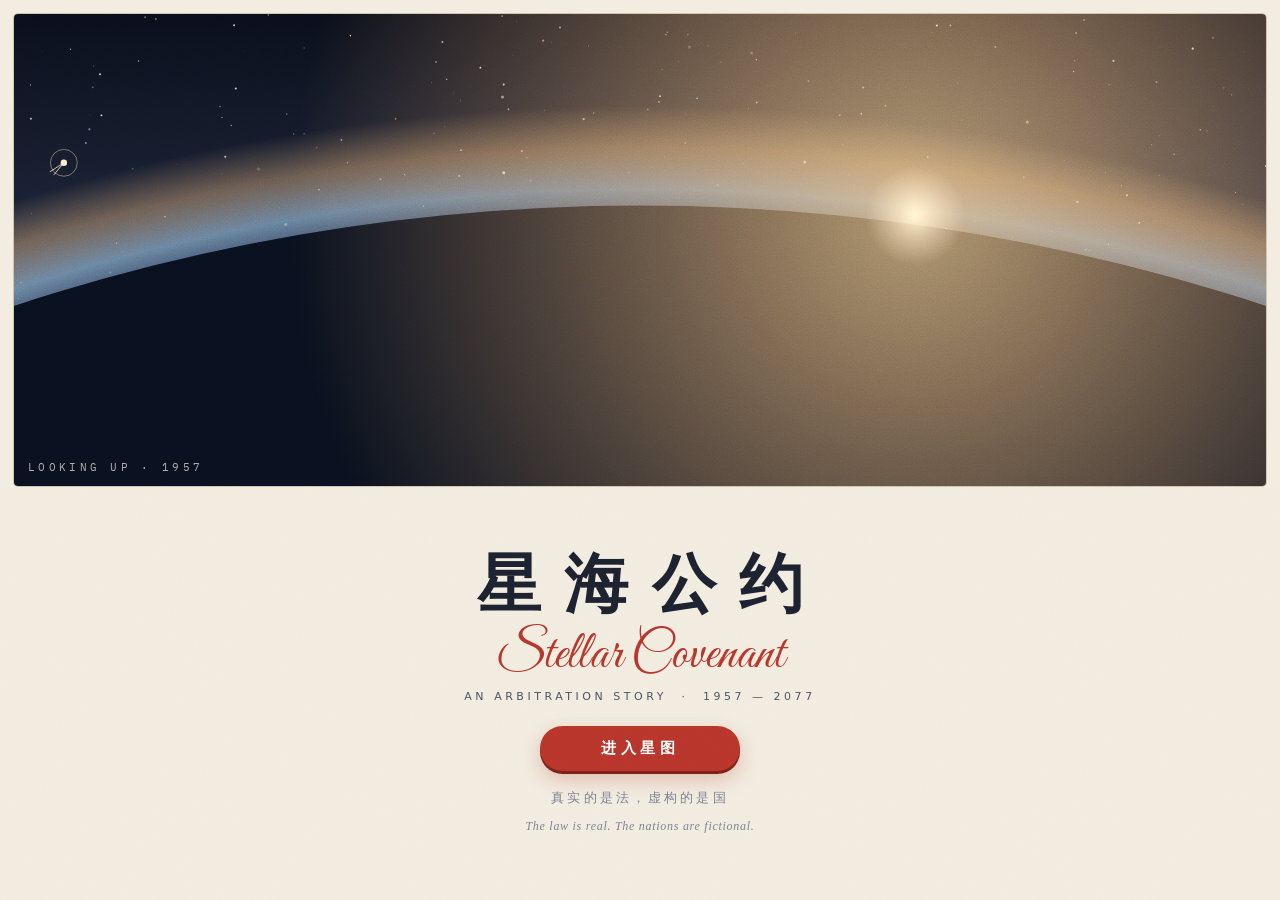
==== commit 3975477d: "Fix search-scene overlap, add epilogue free writing, balance options, logic audit - Site search (ch1" ====
--- a/index.html
+++ b/index.html
@@ -15,6 +15,7 @@
 <link rel="stylesheet" href="css/theater.css">
 <link rel="stylesheet" href="css/games.css">
 <link rel="stylesheet" href="css/panels.css">
+<link rel="stylesheet" href="css/pen.css">
 <link rel="stylesheet" href="css/intro.css">
 </head>
 <body>
@@ -122,6 +123,7 @@
 
 <!-- ===================== 面板 / 小游戏 ===================== -->
 <div id="panel" class="layer"></div>
+<div id="pen" class="layer"></div>
 <div id="game" class="layer">
   <div class="gm-head"><button class="iconbtn" id="gmBack"><svg class="ic"><use href="#ic-back"/></svg></button><div class="gm-t"><b id="gmTitle"></b><span id="gmSub"></span></div><div class="gm-score" id="gmScore"></div></div>
   <div id="gmStage"></div>
@@ -144,11 +146,13 @@
       <svg class="scene fg" id="scDesk" viewBox="0 0 1200 600" preserveAspectRatio="xMidYMid slice"></svg>
     </div>
     <div id="thGrade"></div>
+    <button class="sr-edge l" id="srL"></button><button class="sr-edge r" id="srR"></button>
   </div>
   <div id="thHud">
     <div class="th-left"><div id="morale"></div><div id="standing"></div><div id="mission"></div></div>
     <div class="th-right"><span id="thYear"></span><button class="iconbtn sm" id="hintBtn" title="提示卡"><svg class="ic"><use href="#ic-bulb"/></svg></button><button class="iconbtn sm" id="thSkip" title="按住快进（或按住 Ctrl）"><svg class="ic"><use href="#ic-ff"/></svg></button><button class="iconbtn sm" id="thExit" title="退出本章"><svg class="ic"><use href="#ic-exit"/></svg></button></div>
   </div>
+  <div id="srBar"></div>
   <div id="dlg">
     <div id="dlgInner"><div id="dlgName"></div><div id="dlgText"></div><div id="dlgNext"><svg class="ic"><use href="#ic-down"/></svg></div></div>
   </div>
@@ -191,6 +195,7 @@
 <script src="js/data/bench.js"></script>
 <script src="js/data/quiz.js"></script>
 <script src="js/theater/engine.js"></script>
+<script src="js/theater/search.js"></script>
 <script src="js/theater/mech.js"></script>
 <script src="js/theater/arbiter.js"></script>
 <script src="js/theater/verdict.js"></script>
@@ -210,6 +215,7 @@
 <script src="js/games/station.js"></script>
 <script src="js/games/relax.js"></script>
 <script src="js/ui/panels.js"></script>
+<script src="js/ui/pen.js"></script>
 <script src="js/ui/film.js"></script>
 <script src="js/ui/cine.js"></script>
 <script src="js/ui/intro.js"></script>
--- a/css/map.css
+++ b/css/map.css
@@ -107,6 +107,10 @@
 .pn-orb .ic{width:24px;height:24px}
 .pn:active .pn-orb{transform:scale(.93)}
 .pn:hover .pn-orb{transform:scale(1.07);box-shadow:0 0 0 8px rgba(230,179,77,.12),0 12px 30px rgba(0,0,0,.6)}
+/* 文字块：默认竖排居中，年份→标题→说明→状态→仲裁员（用 order 排，竖向时间线时改成左对齐） */
+.pn-tx{display:flex;flex-direction:column;align-items:center;gap:1px;min-width:0}
+.pn-l1{display:contents}
+.pn-y{order:1}.pn-t{order:2}.pn-s{order:3}.pn-tag{order:4}.pn-arb{order:5}
 .pn-y{font-family:var(--f-mono);font-size:11.5px;letter-spacing:.24em;color:var(--gold-2)}
 .pn-t{font-family:var(--f-serif);font-size:15px;font-weight:600;letter-spacing:.08em;line-height:1.35;text-shadow:0 2px 8px #000}
 .pn-s{font-size:11px;line-height:1.45;color:var(--mute-n);text-shadow:0 1px 6px #000}
@@ -125,8 +129,29 @@
 #pvNodes.dense .pn-orb{width:48px;height:48px;margin-bottom:4px}
 #pvNodes.dense .pn-orb .ic{width:20px;height:20px}
 #pvNodes.dense .pn-t{font-size:14px}
+#pvNodes.tight .pn{width:124px}
+#pvNodes.tight .pn-orb{width:42px;height:42px;margin-bottom:3px}
+#pvNodes.tight .pn-orb .ic{width:19px;height:19px}
+#pvNodes.tight .pn-t{font-size:13px;letter-spacing:.02em;line-height:1.3}
+#pvNodes.tight .pn-y{font-size:10.5px;letter-spacing:.16em}
+#pvNodes.tight .pn-tag{margin-top:2px;padding:0 6px;font-size:10px;letter-spacing:.04em}
+#pvNodes.tight .pn-arb,#pvNodes.tight .pn-s{display:none}
+/* 竖向时间线（手机竖屏、节点多） */
+#pvNodes.col .pn{flex-direction:row;align-items:center;gap:12px;width:auto;text-align:left;transform:translate(-24px,-50%);animation-name:pnInCol}
+@keyframes pnInCol{from{opacity:0;transform:translate(-12px,-50%)}to{opacity:1;transform:translate(-24px,-50%)}}
+#pvNodes.col .pn-orb{flex:none;width:48px;height:48px;margin:0}
+#pvNodes.col .pn-orb .ic{width:20px;height:20px}
+#pvNodes.col .pn-tx{align-items:flex-start;gap:3px}
+#pvNodes.col .pn-l1{display:flex;align-items:center;flex-wrap:wrap;gap:6px}
+#pvNodes.col .pn-y{font-size:11px;letter-spacing:.2em}
+#pvNodes.col .pn-tag{margin:0;padding:0 6px;font-size:10.5px;line-height:17px}
+#pvNodes.col .pn-arb{margin:0;padding:0 6px;font-size:10px;line-height:17px;letter-spacing:.2em;border:1px solid rgba(159,180,232,.4);border-radius:4px}
+#pvNodes.col .pn-t{font-size:15px;line-height:1.4;letter-spacing:.06em}
+#pvNodes.col .pn-s{display:block;font-size:11px;line-height:1.4}
+@media (max-height:640px){#pvNodes.col .pn-s{display:none}}
+@media (max-height:640px) and (orientation:portrait){.pv-t em{display:none}}
 @media (max-height:520px) and (orientation:landscape){
   #pvHead{top:56px}.pv-t em{display:none}.pv-t b{font-size:18px}
   .pn{width:140px}.pn-s{display:none}.pn-orb{width:46px;height:46px}
 }
-@media (prefers-reduced-motion:reduce){.pn,.wl-cue,.pn.next .pn-orb::after{animation:none}}
+@media (prefers-reduced-motion:reduce){.pn,#pvNodes.col .pn,.wl-cue,.pn.next .pn-orb::after{animation:none}}
--- a/css/theater.css
+++ b/css/theater.css
@@ -114,6 +114,7 @@
 #dlgNext{position:absolute;right:24px;bottom:4px;color:#E6B34D;animation:nextBob 1.3s ease-in-out infinite}
 @keyframes nextBob{0%,100%{transform:translateY(0)}50%{transform:translateY(3px)}}
 @media (max-width:430px){#theater{--dlgH:240px}#dlgText{font-size:16px}#dlgInner{padding:12px 18px 0}#dlgName{left:18px}#dlgInner::before{left:18px;right:18px}}
+@media (max-width:430px) and (max-height:640px){#theater{--dlgH:206px}#dlgText{font-size:15.5px;line-height:1.8}}
 @media (orientation:landscape) and (max-height:480px){#theater{--dlgH:140px}#dlgText{margin-top:8px;font-size:14.5px;line-height:1.75}#dlgName{font-size:12.5px}}
 
 /* 质询按钮 */
@@ -133,7 +134,12 @@
 .cbtn.blue{--cb:#5FA9FF}.cbtn.gold{--cb:#E6B34D}.cbtn.jade{--cb:#4ECF8D}
 .cbtn:hover{border-color:rgba(230,179,77,.7)}
 .cbtn:active{transform:translateY(2px)}
-@media (orientation:landscape) and (max-height:480px){.cbtn{min-height:44px}#crossbar{bottom:calc(var(--dlgH) + 8px)}#theater:has(#crossbar.on) #dlgText{height:auto}}
+/* 手机横放：三个按钮收到对白框右侧，不挡法庭画面；对白文字让出右边 */
+@media (orientation:landscape) and (max-height:480px){
+  #crossbar{left:auto;right:calc(12px + env(safe-area-inset-right,0px));bottom:calc(12px + var(--safe-b));width:min(44%,400px);max-width:none;margin:0;padding:0;gap:6px}
+  .cbtn{min-height:44px;letter-spacing:.1em;font-size:14px}.cbtn small{display:none}.cbtn kbd{display:none}
+  #theater:has(#crossbar.on) #dlgText{height:calc(var(--dlgH) - 60px);margin-right:calc(min(44%,400px) + 8px)}
+}
 
 /* 选项 */
 #choices{position:absolute;inset:0;z-index:40;display:none;flex-direction:column;align-items:center;justify-content:center;padding:70px 16px 24px;
@@ -183,6 +189,26 @@
 .hotspot .hit{fill:transparent;pointer-events:all}
 .hotspot.blue .ring{stroke:#5FA9FF}.hotspot.blue .dot{fill:#5FA9FF;filter:drop-shadow(0 0 6px rgba(95,169,255,.9))}
 @keyframes hot{from{transform:scale(.6);opacity:.9}to{transform:scale(1.6);opacity:0}}
+/* 现场搜查：找标记时对白框收起，画面全露出来；画面比屏幕宽时可以拖，边上的箭头标出那边还有几处 */
+#dlg{transition:opacity .22s var(--ease),transform .22s var(--ease)}
+#theater.th-search #thCam{transform:none!important}
+#theater.th-search #thScene{touch-action:none}
+#theater.th-pan #thScene{cursor:grab}#theater.th-drag #thScene{cursor:grabbing}
+#theater.th-look #dlg{opacity:0;transform:translateY(26px);pointer-events:none}
+#srBar{position:absolute;left:0;right:0;bottom:0;height:calc(var(--dlgH) * .42);z-index:14;display:none;flex-direction:column;align-items:center;justify-content:center;gap:4px;
+  padding:0 16px var(--safe-b);text-align:center;color:#D9D1BC;font-size:14px;letter-spacing:.1em;pointer-events:none;
+  background:linear-gradient(rgba(5,7,12,.2),rgba(5,7,12,.9));border-top:1px solid rgba(200,178,115,.28)}
+#srBar small{font-size:12px;color:#8F98AE;letter-spacing:.06em}
+#theater.th-look #srBar{display:flex;animation:srIn .3s var(--ease)}
+@keyframes srIn{from{opacity:0;transform:translateY(8px)}to{opacity:1;transform:none}}
+.sr-edge{position:absolute;z-index:12;display:none;align-items:center;gap:4px;height:44px;min-width:52px;margin-top:-22px;padding:0 12px;border-radius:22px;
+  background:rgba(10,16,30,.82);border:1px solid rgba(95,169,255,.6);color:#CFE4FF;font:600 15px/1 var(--f-sans);cursor:pointer;
+  box-shadow:0 0 0 4px rgba(95,169,255,.12),0 6px 16px rgba(0,0,0,.45);backdrop-filter:blur(4px);-webkit-backdrop-filter:blur(4px)}
+.sr-edge i{font-style:normal;font-size:22px;line-height:1;margin-top:-2px}
+.sr-edge.l{left:calc(8px + env(safe-area-inset-left,0px))}.sr-edge.r{right:calc(8px + env(safe-area-inset-right,0px))}
+.sr-edge.l i{animation:srL 1.4s ease-in-out infinite}.sr-edge.r i{animation:srR 1.4s ease-in-out infinite}
+@keyframes srL{50%{transform:translateX(-3px)}}@keyframes srR{50%{transform:translateX(3px)}}
+#theater.th-look .sr-edge.on{display:inline-flex}
 #inspectDone{position:absolute;right:14px;top:calc(60px + var(--safe-t));z-index:25;display:none}
 #inspectDone.on{display:inline-flex}
 
@@ -215,9 +241,9 @@
 .bd-in.award .btn.red{margin-top:16px}
 
 /* 新机制说明卡 */
-#tipCard{position:absolute;inset:0;z-index:50;display:none;align-items:center;justify-content:center;padding:20px;background:rgba(3,5,10,.7)}
+#tipCard{position:absolute;inset:0;z-index:50;display:none;align-items:center;justify-content:center;padding:20px;background:rgba(3,5,10,.7);overflow-y:auto}
 #tipCard.on{display:flex}
-#tipCard .tc-in{position:relative;max-width:440px;padding:26px 24px 20px;border-radius:6px;background:linear-gradient(180deg,#0E1426,#0A0F1D);border:1px solid rgba(200,178,115,.45);color:#E8E2D2;
+#tipCard .tc-in{position:relative;max-width:440px;margin:auto;padding:26px 24px 20px;border-radius:6px;background:linear-gradient(180deg,#0E1426,#0A0F1D);border:1px solid rgba(200,178,115,.45);color:#E8E2D2;
   box-shadow:0 30px 70px rgba(0,0,0,.6),inset 0 0 0 5px #0A0F1D,inset 0 0 0 6px rgba(200,178,115,.15);animation:popCard .35s var(--pop) both}
 @keyframes popCard{from{opacity:0;transform:scale(.94) translateY(10px)}to{opacity:1;transform:none}}
 .tc-k{font-size:11px;letter-spacing:.4em;color:#E6B34D;font-weight:700}
@@ -260,6 +286,15 @@
 .dz-btns .btn.ghost{color:#C9C0A8;border-color:rgba(200,178,115,.35)}
 .btn.dz-go{min-width:150px;background:linear-gradient(180deg,#E9BE62,#C8962F);color:#1B1206;font-family:var(--f-serif);font-weight:700;letter-spacing:.3em;text-indent:.3em;box-shadow:0 6px 0 #6E4E14,0 14px 30px rgba(230,179,77,.25)}
 .btn.dz-go:hover{filter:brightness(1.06)}
+/* 矮屏（如微信内置浏览器、小屏手机）：案卷收紧，开庭按钮一屏内可见 */
+@media (max-height:680px){
+  .dz{padding:22px 18px 16px}
+  .dz-year{font-size:clamp(40px,11vw,56px);margin-top:2px}
+  .dz-title{font-size:clamp(22px,5.6vw,28px)}
+  .dz-rule{margin:10px 6px 6px}
+  .dz-row{padding:5px 2px;font-size:12.5px;line-height:1.5}
+  .dz-new{margin-top:8px}.dz-buff{margin-top:6px}.dz-btns{margin-top:12px}
+}
 /* 结案卡沿用卷宗样式 */
 #chapterCard.result{background:rgba(3,5,11,.88)}
 .cr-in{max-height:92vh;overflow-y:auto;text-align:left;animation:dzIn .45s var(--ease) both}
--- a/css/games.css
+++ b/css/games.css
@@ -16,7 +16,8 @@
 .gm-card{position:absolute;inset:0;z-index:20;display:none;align-items:center;justify-content:center;padding:70px 16px 20px;background:radial-gradient(ellipse at 50% 40%,rgba(10,14,28,.6),rgba(3,5,10,.86));backdrop-filter:blur(4px);-webkit-backdrop-filter:blur(4px);overflow-y:auto}
 .gm-card.on{display:flex}
 /* 说明卡与结算卡：和法庭的提示卡同一套深色卷宗 */
-.gm-in{width:100%;max-width:460px;padding:24px 22px 18px;animation:popCard .35s var(--pop) both}
+.gm-in{width:100%;max-width:460px;margin:auto;padding:24px 22px 18px;animation:popCard .35s var(--pop) both}
+@media (max-height:640px){.gm-card{padding-top:58px}.gm-in{padding:18px 18px 14px}.gm-in h3{font-size:21px;margin:4px 0 8px}.gm-how{font-size:13.5px;line-height:1.75}.gm-fact{margin-top:10px;font-size:13px;line-height:1.7}}
 .gm-in.paper{background:linear-gradient(180deg,#0F1528,#0A0F1D);color:#E8E2D2;border:1px solid rgba(200,178,115,.45);border-radius:6px;
   box-shadow:0 30px 70px rgba(0,0,0,.6),inset 0 0 0 5px #0A0F1D,inset 0 0 0 6px rgba(200,178,115,.14)}
 .gm-in.paper::before{display:none}
--- a/css/pen.css
+++ b/css/pen.css
@@ -0,0 +1,162 @@
+/* =====================================================================
+   尾声 · 回信台：深空底色上的一张信纸。
+   复古纸（信、公约）+ 科技蓝（发信、点阵）+ 签名红（封印、条号）
+   ===================================================================== */
+#pen{z-index:45;background:#03050B;color:var(--on-glass)}
+.pe-sky{position:absolute;inset:0;pointer-events:none;
+  background:radial-gradient(1200px 600px at 80% -10%,rgba(118,83,214,.22),transparent 60%),radial-gradient(900px 500px at 0% 110%,rgba(42,167,161,.16),transparent 60%),linear-gradient(#03050B,#0A1024)}
+.pe-sky::after{content:"";position:absolute;inset:0;opacity:.7;
+  background-image:radial-gradient(1px 1px at 12% 18%,#fff,transparent),radial-gradient(1px 1px at 34% 72%,#cfe0ff,transparent),radial-gradient(1.4px 1.4px at 58% 28%,#fff,transparent),radial-gradient(1px 1px at 76% 62%,#e8eeff,transparent),radial-gradient(1.2px 1.2px at 88% 14%,#fff,transparent),radial-gradient(1px 1px at 22% 88%,#dfe8ff,transparent),radial-gradient(1px 1px at 66% 90%,#fff,transparent),radial-gradient(1.3px 1.3px at 92% 82%,#cfe0ff,transparent),radial-gradient(1px 1px at 46% 46%,#fff,transparent),radial-gradient(1px 1px at 6% 52%,#fff,transparent);
+  background-size:420px 420px}
+.pe-scroll{position:absolute;inset:0;overflow-y:auto;-webkit-overflow-scrolling:touch;overscroll-behavior:contain}
+.pe-wrap{position:relative;max-width:620px;margin:0 auto;padding:calc(14px + var(--safe-t)) 16px calc(28px + var(--safe-b))}
+
+/* 标题 */
+.pe-head{display:flex;align-items:flex-start;gap:12px;margin-bottom:16px}
+.pe-back{flex:0 0 auto;width:44px;height:44px;border-radius:12px;display:grid;place-items:center;background:rgba(16,24,46,.7);border:1px solid rgba(200,178,115,.35);color:#E8DDBF}
+.pe-back .ic{width:20px;height:20px}
+.pe-t{display:flex;flex-direction:column;gap:2px;min-width:0;padding-top:2px}
+.pe-t span{font:600 11px/1.4 var(--f-mono);letter-spacing:.24em;color:#C8B273;text-transform:uppercase}
+.pe-t b{font:700 24px/1.25 var(--f-serif);letter-spacing:.12em;color:#F3EDE1}
+.pe-t em{font-style:normal;font-size:13.5px;line-height:1.6;color:#A8B4CC;margin-top:4px}
+
+/* 三种写法 */
+.pe-modes{display:grid;gap:12px}
+.pe-mode{display:grid;grid-template-columns:52px 1fr;grid-template-rows:auto auto;column-gap:14px;align-items:center;text-align:left;padding:16px;border-radius:14px;
+  background:linear-gradient(180deg,rgba(18,26,48,.9),rgba(10,15,30,.92));border:1px solid rgba(170,200,255,.16);box-shadow:0 10px 28px rgba(0,0,0,.35);transition:transform .12s var(--ease),border-color .2s}
+.pe-mode:active{transform:translateY(1px)}
+.pe-mode .pe-em{grid-row:1/3;width:52px;height:52px;border-radius:14px;display:grid;place-items:center}
+.pe-mode .pe-em svg{width:34px;height:34px}
+.pe-mode b{font:700 18px/1.3 var(--f-serif);letter-spacing:.1em;color:#F3EDE1}
+.pe-mode span{font-size:13px;line-height:1.5;color:#A8B4CC}
+.pe-mode.m-far .pe-em{color:#8EC5FF;background:rgba(47,111,228,.18);box-shadow:inset 0 0 0 1px rgba(95,169,255,.4)}
+.pe-mode.m-future .pe-em{color:#F6C35B;background:rgba(235,164,58,.14);box-shadow:inset 0 0 0 1px rgba(246,195,91,.4)}
+.pe-mode.m-law .pe-em{color:#FF8F7E;background:rgba(184,54,43,.16);box-shadow:inset 0 0 0 1px rgba(232,119,90,.4)}
+@media (hover:hover){.pe-mode:hover{border-color:rgba(200,178,115,.5)}}
+
+/* 信匣 */
+.pe-box{margin-top:22px}
+.pe-box h3{display:flex;align-items:baseline;gap:10px;font:700 15px/1.4 var(--f-serif);letter-spacing:.2em;color:#E8DDBF;margin:0 0 8px}
+.pe-box h3 small{font:500 11.5px var(--f-sans);letter-spacing:.04em;color:#7F8BA0}
+.pe-row{display:flex;align-items:center;gap:10px;width:100%;min-height:48px;padding:10px 12px;margin-bottom:6px;border-radius:10px;text-align:left;background:rgba(16,24,46,.6);border:1px solid rgba(170,200,255,.1)}
+.pe-row.doc{border-color:rgba(232,119,90,.35)}
+.pr-k{flex:0 0 auto;font-size:11px;font-weight:700;letter-spacing:.1em;padding:2px 8px;border-radius:999px;color:#FF8F7E;background:rgba(184,54,43,.16)}
+.pr-k.k-far{color:#8EC5FF;background:rgba(47,111,228,.18)}.pr-k.k-future{color:#F6C35B;background:rgba(235,164,58,.14)}
+.pr-t{flex:1;min-width:0;font:15px/1.5 var(--f-serif);color:#E9E4D6;white-space:nowrap;overflow:hidden;text-overflow:ellipsis}
+.pr-d{flex:0 0 auto;font:12px var(--f-mono);color:#7F8BA0}
+.pe-empty{padding:14px;border-radius:10px;border:1px dashed rgba(170,200,255,.18);color:#7F8BA0;font-size:13px;text-align:center}
+
+/* 信纸 */
+.pe-sheet{padding:20px 18px 18px;margin-bottom:14px}
+.pe-to{font:14px/1.6 var(--f-serif);color:var(--ink-2);padding-bottom:10px;border-bottom:1px dashed rgba(122,103,67,.35);margin-bottom:12px}
+.pe-to b{color:var(--ink)}
+.pe-ta{display:block;width:100%;min-height:190px;resize:vertical;border:0;outline:0;background:
+  repeating-linear-gradient(transparent 0 33px,rgba(122,103,67,.18) 33px 34px);
+  font:17px/34px var(--f-serif);color:var(--ink);letter-spacing:.04em;padding:0 2px}
+.pe-ta.law{min-height:150px}
+.pe-ta::placeholder{color:#A99F88}
+.pe-meta{display:flex;justify-content:space-between;align-items:center;gap:8px;margin-top:8px;font-size:12.5px;color:var(--ink-3)}
+.pe-cnt{font-family:var(--f-mono);flex:0 0 auto}
+.pe-seeds{display:flex;flex-wrap:wrap;gap:6px;margin-top:8px}
+.pe-seed{padding:6px 11px;min-height:34px;border-radius:999px;font:13.5px/1.3 var(--f-serif);color:#7A4A1E;background:rgba(216,168,78,.16);border:1px solid rgba(184,140,60,.35)}
+.pe-sign{display:flex;align-items:center;justify-content:flex-end;gap:10px;margin-top:16px;font:14px var(--f-serif);color:var(--ink-2)}
+.pe-sign input{width:9.5em;min-height:38px;padding:4px 10px;border:0;border-bottom:1.5px solid rgba(29,34,48,.4);background:transparent;font:18px var(--f-serif);color:var(--ink);text-align:center;outline:0;border-radius:0}
+.pe-acts{display:flex;gap:10px;flex-wrap:wrap}
+.pe-acts .btn{flex:1;min-width:140px}
+#pen .btn.ghost{color:#E8DDBF;border-color:rgba(200,178,115,.55)}
+
+/* 读信 */
+.pe-read .pe-body{font:17px/1.95 var(--f-serif);color:var(--ink);letter-spacing:.04em;white-space:normal;word-break:break-word}
+.pe-body.law{font-size:17.5px}
+.pe-foot{display:flex;flex-direction:column;align-items:flex-end;gap:2px;margin-top:18px;font:15px var(--f-serif);color:var(--ink-2)}
+.pe-foot span+span{font:12.5px var(--f-sans);color:var(--ink-3)}
+.pe-stamp{display:inline-block;margin-top:14px;padding:4px 12px;border:2px solid var(--sig);border-radius:6px;color:var(--sig);font:700 13px/1.4 var(--f-serif);letter-spacing:.14em;transform:rotate(-3deg);opacity:.86}
+.pe-stamp.blue{border-color:var(--tech);color:var(--tech)}
+
+/* 发出 */
+.pe-send{display:flex;flex-direction:column;align-items:center;gap:14px;padding-top:6vh}
+.pe-cv{display:block;width:100%;border-radius:12px}
+.pe-sendtx{opacity:0;transform:translateY(8px);transition:opacity .5s var(--ease),transform .5s var(--ease);text-align:center;display:flex;flex-direction:column;gap:4px}
+.pe-sendtx.on{opacity:1;transform:none}
+.pe-sendtx b{font:700 18px/1.5 var(--f-serif);letter-spacing:.08em;color:#F3EDE1}
+.pe-sendtx span{font-size:13px;color:#A8B4CC}
+.pe-after{opacity:0;pointer-events:none;transition:opacity .4s var(--ease) .2s;width:100%}
+.pe-after.on{opacity:1;pointer-events:auto}
+
+/* 时间胶囊：信滑进信封，封口，盖上火漆 */
+.pe-env{position:relative;width:min(300px,78vw);height:200px;margin:40px auto 30px;perspective:800px}
+.pe-env-b{position:absolute;inset:0;border-radius:6px;background:#C9B994;box-shadow:0 18px 40px rgba(0,0,0,.45)}
+.pe-mini{position:absolute;left:8%;right:8%;top:-110px;height:172px;padding:14px;font:13px/1.8 var(--f-serif);overflow:hidden;border-radius:4px;transition:transform 1s var(--ease)}
+.pe-mini i{display:block;text-align:right;font-style:normal;color:var(--ink-2);margin-top:6px}
+.pe-env-f{position:absolute;inset:0;border-radius:6px;background:linear-gradient(155deg,#E2D5B6 0 50%,transparent 50%) left/50% 100% no-repeat,linear-gradient(205deg,#E2D5B6 0 50%,transparent 50%) right/50% 100% no-repeat,linear-gradient(0deg,#D8CBB0 0 56%,transparent 56%)}
+.pe-env-flap{position:absolute;left:0;right:0;top:0;height:58%;transform-origin:top;transform:rotateX(180deg);transition:transform .5s var(--ease) .9s;
+  background:linear-gradient(180deg,#D3C4A2,#C2B28D);clip-path:polygon(0 0,100% 0,50% 100%);z-index:2}
+.pe-seal{position:absolute;left:50%;top:50%;z-index:3;width:76px;height:76px;margin:-30px 0 0 -38px;border-radius:50%;display:grid;place-items:center;
+  background:radial-gradient(circle at 35% 30%,#D4574A,#9C2A21 70%);color:#FBE3DA;font:700 18px var(--f-serif);letter-spacing:.06em;box-shadow:0 4px 10px rgba(0,0,0,.4),inset 0 0 0 4px rgba(255,255,255,.12);
+  opacity:0;transform:scale(2.2)}
+.pe-env.go .pe-mini{transform:translateY(118px);animation:peTuck 0s linear 1.4s forwards}
+@keyframes peTuck{to{visibility:hidden}}
+.pe-env.go .pe-env-flap{transform:rotateX(0)}
+.pe-env.go .pe-seal{animation:peSeal .32s var(--pop) 1.45s forwards}
+@keyframes peSeal{to{opacity:1;transform:scale(1)}}
+
+/* 起草公约 */
+.pe-topics{display:grid;grid-template-columns:repeat(auto-fill,minmax(150px,1fr));gap:10px;margin-bottom:14px}
+.pe-topic{display:flex;flex-direction:column;align-items:flex-start;gap:4px;padding:14px;min-height:72px;border-radius:12px;text-align:left;background:rgba(16,24,46,.72);border:1px solid rgba(170,200,255,.14)}
+.pe-topic b{font:700 15.5px/1.35 var(--f-serif);letter-spacing:.06em;color:#F3EDE1}
+.pe-topic span{font-size:11.5px;color:#7F8BA0}
+.pe-artno{display:flex;align-items:baseline;gap:10px;font:700 16px var(--f-serif);letter-spacing:.2em;color:var(--sig);margin-bottom:8px}
+.pe-artno small{font:500 12px var(--f-sans);letter-spacing:.04em;color:var(--ink-3)}
+.pe-card{padding:16px;border-radius:12px;margin-bottom:12px;background:rgba(16,24,46,.78);border:1px solid rgba(170,200,255,.14)}
+.pe-card h4{font:700 14px/1.4 var(--f-serif);letter-spacing:.16em;color:#E8DDBF;margin-bottom:10px}
+.pe-card p{font-size:14.5px;line-height:1.8;color:#D5DCEA}
+.pe-card.real{border-color:rgba(95,169,255,.32)}
+.pe-card.real h4{color:#8EC5FF}
+.pe-chk{display:flex;gap:10px;align-items:flex-start;padding:7px 0}
+.pe-chk i{flex:0 0 auto;width:22px;height:22px;border-radius:50%;display:grid;place-items:center;font-style:normal;font-size:13px;font-weight:700}
+.pe-chk.ok i{background:rgba(63,163,111,.2);color:#6FD39C}.pe-chk.no i{background:rgba(170,200,255,.1);color:#8F98AE}
+.pe-chk b{display:block;font-size:14px;color:#EAF0FB}
+.pe-chk span{display:block;font-size:13px;line-height:1.6;color:#A8B4CC}
+.pe-note{margin-top:8px;font-size:12px;color:#7F8BA0}
+
+/* 我的公约 */
+.pe-doc{padding:26px 20px 24px}
+.pd-t{text-align:center;font:700 26px/1.3 var(--f-serif);letter-spacing:.5em;color:var(--ink);padding-left:.5em}
+.pd-sub{text-align:center;font-size:12.5px;color:var(--ink-3);margin:2px 0 14px}
+.pd-pre{font:15px/1.9 var(--f-serif);color:var(--ink-2);margin-bottom:10px}
+.pd-art{position:relative;display:grid;grid-template-columns:auto 1fr;column-gap:10px;padding:10px 30px 10px 0;border-top:1px dashed rgba(122,103,67,.3)}
+.pd-art b{font:700 15px/1.9 var(--f-serif);color:var(--sig);letter-spacing:.06em;white-space:nowrap}
+.pd-art span{font:16px/1.9 var(--f-serif);color:var(--ink);word-break:break-word}
+.pd-art em{grid-column:2;font:500 11.5px var(--f-sans);color:var(--ink-3)!important;letter-spacing:.04em}
+.pd-art.new{animation:pdNew 1.2s var(--ease)}
+@keyframes pdNew{0%{background:rgba(216,168,78,.35)}100%{background:transparent}}
+.pd-x{position:absolute;right:0;top:8px;min-width:28px;height:28px;padding:0 6px;border-radius:14px;color:var(--ink-3);font-size:16px;line-height:1}
+.pd-x.armed{background:var(--sig);color:#fff;font-size:12px}
+.pd-sign{display:flex;justify-content:flex-end;align-items:center;gap:14px;margin-top:16px;padding-top:14px;border-top:1px dashed rgba(122,103,67,.3)}
+.pd-who{display:flex;flex-direction:column;align-items:flex-end;gap:2px;font:15px var(--f-serif);color:var(--ink-2)}
+.pd-who span+span{font:12.5px var(--f-sans);color:var(--ink-3)}
+.pd-seal{flex:0 0 auto;width:58px;height:58px;display:grid;place-items:center;border:3px solid var(--sig);color:var(--sig);font:700 14px/1.15 var(--f-serif);text-align:center;transform:rotate(-8deg);opacity:.78}
+.pe-doc.fresh .pd-seal{animation:pdSeal .4s var(--pop) .1s both}
+@keyframes pdSeal{from{transform:rotate(-8deg) scale(2);opacity:0}to{transform:rotate(-8deg) scale(1);opacity:.75}}
+
+/* 星图上的“回信台”节点：签名红 */
+.pn.k-pen .pn-orb{border-color:rgba(232,119,90,.7)!important;color:#FF9F8E}
+.pn.k-pen.st-locked .pn-orb{border-color:rgba(170,200,255,.2)!important;color:inherit}
+
+@media (min-width:700px){
+  .pe-modes{grid-template-columns:repeat(3,1fr)}
+  .pe-mode{grid-template-columns:1fr;grid-template-rows:auto auto auto;row-gap:8px;padding:18px 16px}
+  .pe-mode .pe-em{grid-row:auto}
+  .pe-sheet{padding:26px 26px 22px}
+}
+@media (orientation:landscape) and (max-height:480px){
+  .pe-wrap{padding-top:calc(10px + var(--safe-t))}
+  .pe-head{margin-bottom:10px}
+  .pe-t b{font-size:20px}
+  .pe-ta{min-height:130px}
+  .pe-send{padding-top:2vh}
+  .pe-env{margin:20px auto 16px;height:160px}
+}
+@media (prefers-reduced-motion:reduce){
+  .pe-env .pe-mini,.pe-env-flap{transition:none}.pe-env.go .pe-seal{animation:none;opacity:1;transform:none}
+}
--- a/css/intro.css
+++ b/css/intro.css
@@ -17,6 +17,7 @@
 .bt-motto{margin-top:10px;font-family:var(--f-serif);font-size:13px;letter-spacing:.24em;color:var(--ink-3);animation:fadeUp 1s .9s var(--ease) both}
 .bt-motto-en{margin-top:2px;font-family:var(--f-serif);font-style:italic;font-size:12px;letter-spacing:.06em;color:var(--ink-3);opacity:.85;animation:fadeUp 1s 1s var(--ease) both}
 @keyframes fadeUp{from{opacity:0;transform:translateY(10px)}to{opacity:1;transform:none}}
+@media (orientation:portrait) and (max-height:640px){.bt-photo{flex:.9}.bt-paper{min-height:0;gap:4px;padding-top:12px}.bt-title{font-size:clamp(34px,8.6vw,48px)}.bt-caps{letter-spacing:.24em}}
 @media (orientation:landscape) and (max-height:520px){#boot{flex-direction:row}.bt-photo{margin:14px 0 14px 14px}.bt-paper{min-height:0}}
 
 /* 开场影像 */
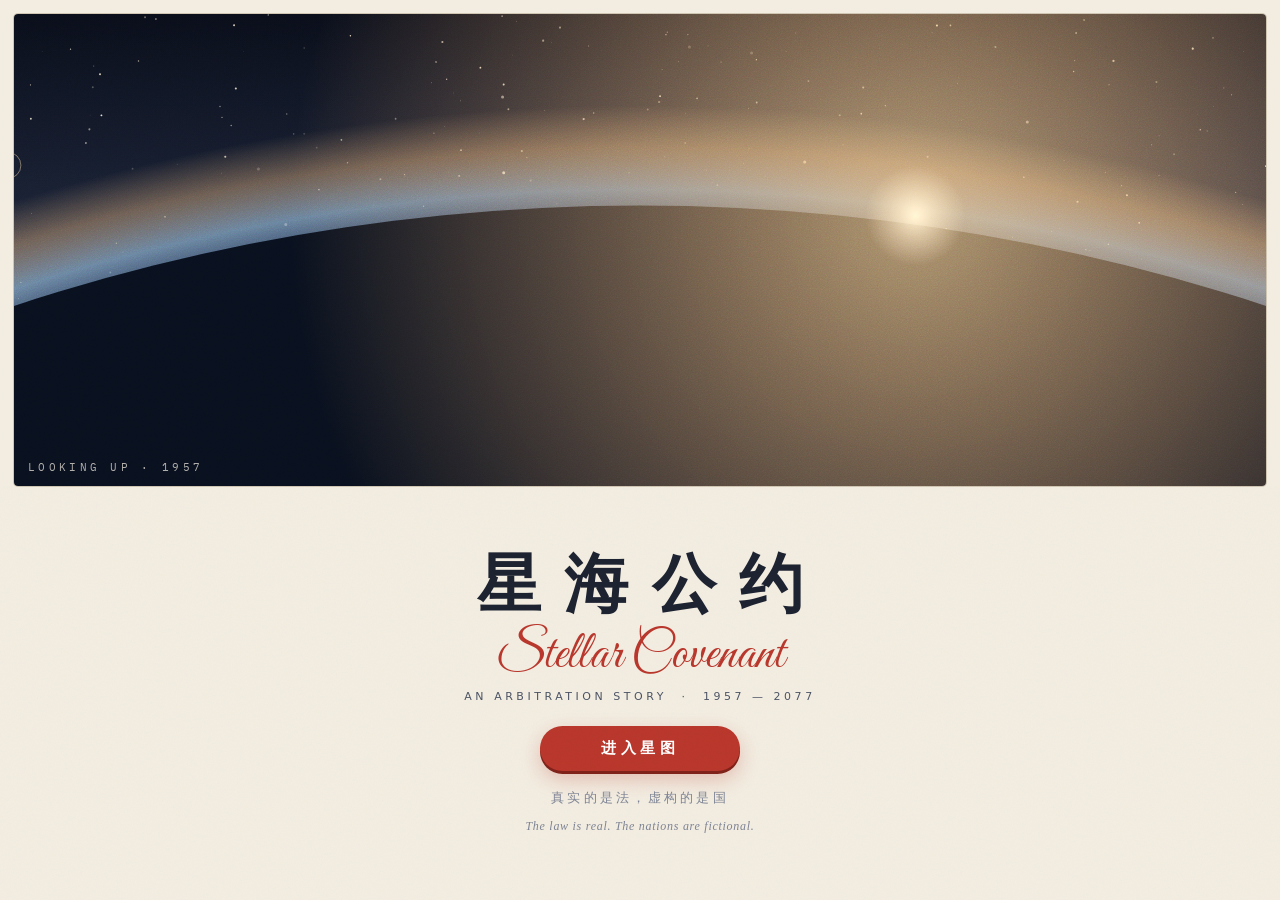
==== commit e3eb0e4a: "Bring back the secretariat: work hours, overtime and comp days The original version's office routine" ====
--- a/index.html
+++ b/index.html
@@ -16,6 +16,7 @@
 <link rel="stylesheet" href="css/games.css">
 <link rel="stylesheet" href="css/panels.css">
 <link rel="stylesheet" href="css/pen.css">
+<link rel="stylesheet" href="css/work.css">
 <link rel="stylesheet" href="css/intro.css">
 </head>
 <body>
@@ -58,6 +59,7 @@
   <symbol id="ic-scale" viewBox="0 0 24 24"><path d="M12 4v16M6 20h12M5 7h14M5 7l-2.5 6h5zM19 7l-2.5 6h5z"/></symbol>
   <symbol id="ic-pen" viewBox="0 0 24 24"><path d="M4 20l4-1L19 8l-3-3L5 16zM14 7l3 3"/></symbol>
   <symbol id="ic-broom" viewBox="0 0 24 24"><path d="M19 3l-7 7M9 10l5 5-4 6-7-7z"/></symbol>
+  <symbol id="ic-clock" viewBox="0 0 24 24"><circle cx="12" cy="12" r="8.5"/><path d="M12 7.5V12l3 2"/></symbol>
   <symbol id="ic-archive" viewBox="0 0 24 24"><rect x="3" y="4" width="18" height="5" rx="1"/><path d="M5 9v11h14V9M10 13h4"/></symbol>
   <symbol id="ic-target" viewBox="0 0 24 24"><circle cx="12" cy="12" r="7"/><path d="M12 2v4M12 18v4M2 12h4M18 12h4"/><circle cx="12" cy="12" r="1.5"/></symbol>
   <symbol id="ic-leaf" viewBox="0 0 24 24"><path d="M5 19C5 10 11 5 20 4c0 9-5 15-14 15zM5 19l8-8"/></symbol>
@@ -106,7 +108,7 @@
   <header id="hubHud">
     <button class="hud-me" id="hudMe"><span class="hud-av" id="hudAv"></span><span class="hud-who"><b id="hudName">简</b><small id="hudRank">见习仲裁员</small></span></button>
     <div class="hud-sp"></div>
-    <div class="hud-focus" title="精力：70 以上开庭多一格气势"><span>精力</span><i><b id="hudFocusBar"></b></i><em id="hudFocusV">80</em></div>
+    <button class="hud-focus" id="hudWork" title="秘书处 · 工时与调休（精力 70 以上开庭多一格气势）"><span class="hw-c" id="hudClock"></span><span class="hw-f"><span>精力</span><i><b id="hudFocusBar"></b></i><em id="hudFocusV">80</em></span></button>
     <button class="hud-dust" id="hudDustBtn" title="星尘"><svg class="ic fill"><use href="#ic-dust"/></svg><b id="hudDust">0</b><span class="hud-h"><svg class="ic"><use href="#ic-bulb"/></svg><b id="hudHints">0</b></span></button>
     <button class="iconbtn btn-snd" aria-label="音效"></button>
     <button class="iconbtn btn-bgm" aria-label="音乐"></button>
@@ -124,6 +126,7 @@
 <!-- ===================== 面板 / 小游戏 ===================== -->
 <div id="panel" class="layer"></div>
 <div id="pen" class="layer"></div>
+<div id="memo" class="layer"><div class="memo-card paper" id="memoCard"></div></div>
 <div id="game" class="layer">
   <div class="gm-head"><button class="iconbtn" id="gmBack"><svg class="ic"><use href="#ic-back"/></svg></button><div class="gm-t"><b id="gmTitle"></b><span id="gmSub"></span></div><div class="gm-score" id="gmScore"></div></div>
   <div id="gmStage"></div>
@@ -186,6 +189,7 @@
 <script src="js/core/audio.js"></script>
 <script src="js/core/fx.js"></script>
 <script src="js/core/economy.js"></script>
+<script src="js/core/work.js"></script>
 <script src="js/art/portraits.js"></script>
 <script src="js/art/scenes.js"></script>
 <script src="js/data/glossary.js"></script>
--- a/css/work.css
+++ b/css/work.css
@@ -0,0 +1,83 @@
+/* =====================================================================
+   秘书处：工时与调休。纸面便笺 + 工牌式的时钟。
+   ===================================================================== */
+
+/* 星图顶栏：精力条上方加一行日期与时钟，点开就是秘书处 */
+#hubHud .hud-focus{flex-direction:column;align-items:stretch;gap:3px;padding:5px 12px 6px;cursor:pointer;text-align:left;line-height:1.2}
+.hud-focus .hw-c{display:flex;align-items:baseline;gap:5px;font:500 10.5px/1.2 var(--f-mono);color:#C8B273;letter-spacing:.04em;white-space:nowrap}
+.hud-focus .hw-c b{font-weight:600;color:#EAF0FB}
+.hud-focus .hw-c em{font-style:normal;font-family:var(--f-sans);font-size:10px;padding:0 5px;border-radius:4px;background:rgba(232,119,90,.2);color:#FFB3A6}
+.hud-focus .hw-ot{font-family:var(--f-sans);font-size:10px;padding:0 5px;border-radius:4px;background:rgba(63,163,111,.22);color:#7FE3AE}
+.hud-focus .hw-f{display:flex;align-items:center;gap:6px}
+@media (max-width:560px){.hud-focus .hw-d,.hud-focus .hw-ot{display:none}.hud-focus .hw-f>span{display:none}}
+@media (max-width:360px){.hud-focus .hw-c em{display:none}}
+
+/* 便笺 */
+#memo{z-index:70;background:rgba(3,5,11,.62);backdrop-filter:blur(3px);-webkit-backdrop-filter:blur(3px)}
+#memo.on{display:flex;align-items:center;justify-content:center;padding:16px}
+.memo-card{width:min(440px,100%);max-height:calc(100vh - 32px);overflow-y:auto;padding:20px 18px 16px;transform:rotate(-.6deg);animation:mmIn .28s var(--pop)}
+@keyframes mmIn{from{opacity:0;transform:translateY(14px) rotate(-2deg)}to{opacity:1;transform:rotate(-.6deg)}}
+.memo-card::after{content:"";position:absolute;left:50%;top:-9px;width:86px;height:20px;margin-left:-43px;background:rgba(216,203,176,.85);transform:rotate(2deg);box-shadow:0 2px 4px rgba(0,0,0,.18)}
+.mm-from{font:600 11.5px var(--f-mono);letter-spacing:.14em;color:var(--sig)}
+.mm-title{font:700 18px/1.4 var(--f-serif);color:var(--ink);margin:4px 0 8px;letter-spacing:.04em}
+.mm-body{font:15px/1.85 var(--f-serif);color:var(--ink-2);padding-bottom:12px;border-bottom:1px dashed rgba(122,103,67,.35)}
+.mm-body b{color:var(--ink)}
+.mm-opts{display:flex;flex-direction:column;gap:8px;margin-top:12px}
+.mm-opt{display:flex;align-items:flex-start;gap:10px;width:100%;min-height:46px;padding:10px 12px;border-radius:10px;text-align:left;background:rgba(29,34,48,.05);border:1px solid rgba(122,103,67,.25);color:var(--ink)}
+.mm-opt kbd{flex:0 0 auto;width:22px;height:22px;border-radius:6px;display:grid;place-items:center;font:600 12px var(--f-mono);background:var(--ink);color:var(--paper)}
+.mm-opt span{display:flex;flex-direction:column;gap:2px}
+.mm-opt b{font:600 15px/1.4 var(--f-serif)}
+.mm-opt small{font-size:12.5px;color:var(--ink-3)}
+@media (hover:hover){.mm-opt:hover{border-color:rgba(184,54,43,.5)}}
+.mm-res{font:15px/1.85 var(--f-serif);color:var(--ink);padding:4px 2px 8px}
+.mm-res em{font-style:normal;color:var(--sig);font-weight:700}
+.memo-gain{display:inline-block;margin-left:8px;padding:0 8px;border-radius:999px;font:600 12px var(--f-sans);color:var(--tech);background:rgba(47,111,228,.1)}
+.mm-ok{align-self:flex-end;min-width:96px;min-height:42px;padding:8px 18px;border-radius:999px;background:var(--ink);color:var(--paper);font:600 15px var(--f-serif);letter-spacing:.2em}
+
+/* 秘书处页 */
+.wk-today{padding:14px;border-radius:12px;background:rgba(29,34,48,.05);border:1px solid rgba(122,103,67,.2)}
+.wk-h{display:flex;align-items:baseline;justify-content:space-between;gap:8px;margin-bottom:8px}
+.wk-h b{font:700 16px var(--f-serif);letter-spacing:.2em}
+.wk-h span{font-size:12px;color:var(--ink-3)}
+.wk-row{display:flex;align-items:flex-end;justify-content:space-between;gap:12px}
+.wk-date{font:700 22px/1.2 var(--f-serif);color:var(--ink)}
+.wk-date small,.wk-clock small{display:block;font:500 12px var(--f-sans);color:var(--ink-3);margin-top:2px}
+.wk-clock{font:600 30px/1 var(--f-mono);color:var(--ink);text-align:right}
+.wk-energy{display:flex;align-items:center;gap:8px;margin:12px 0 6px;font-size:13px;color:var(--ink-2)}
+.wk-energy b{font-family:var(--f-mono);color:var(--ink)}
+.wk-energy em{font-style:normal;font-size:12px;color:var(--ink-3)}
+.wk-e{flex:1;height:8px;border-radius:9px;background:rgba(29,34,48,.12);overflow:hidden}
+.wk-e i{display:block;height:100%;border-radius:9px;background:var(--ok)}
+.wk-e.lo i{background:var(--warn)}.wk-e.crit i{background:var(--bad)}
+.wk .btnrow{display:flex;gap:8px;flex-wrap:wrap;margin-top:12px}
+.wk .btnrow .btn{flex:1;min-width:140px}
+.wk .btnrow .btn.wk-btn{flex-direction:column;gap:1px;min-height:56px;padding:8px 14px}
+.wk .btnrow .btn.wk-btn span{font-size:16px;letter-spacing:.08em}
+.wk .btnrow .btn.wk-btn small{display:block;font-size:11.5px;font-weight:500;opacity:.85}
+.wk .btnrow .btn:disabled{opacity:.4;cursor:not-allowed}
+.wk h3 small{margin-left:8px;font:500 11.5px var(--f-sans);color:var(--ink-3);letter-spacing:.04em}
+.wk-stats{margin-top:6px}
+.wk-stats b small{font:500 11px var(--f-sans);margin-left:2px;color:var(--ink-3)}
+.wk-note{margin-top:10px}
+.wk-stats b.ok{color:var(--ok)}
+.roster{display:grid;grid-template-columns:repeat(7,1fr);gap:6px}
+.rd{display:flex;flex-direction:column;align-items:center;gap:1px;padding:8px 2px;border-radius:10px;background:rgba(29,34,48,.05);border:1px solid transparent}
+.rd b{font-size:11px;color:var(--ink-3);font-weight:600}
+.rd span{font:600 16px var(--f-mono);color:var(--ink)}
+.rd em{font-style:normal;font-size:11px;color:var(--ink-2)}
+.rd.off{background:rgba(29,34,48,.02)}.rd.off span{color:var(--ink-3)}
+.rd.rest{background:rgba(184,54,43,.08)}.rd.rest em{color:var(--sig);font-weight:600}
+.rd.make{background:rgba(227,163,58,.14)}.rd.make em{color:#9A5B10;font-weight:700}
+.rd.now{border-color:var(--tech);box-shadow:0 0 0 2px rgba(47,111,228,.15)}
+.wk-tab{width:100%;border-collapse:collapse;font-size:13px}
+.wk-tab th{text-align:left;font-weight:600;color:var(--ink-3);font-size:11.5px;padding:4px 6px;border-bottom:1px solid rgba(122,103,67,.3)}
+.wk-tab td{padding:6px;border-bottom:1px dashed rgba(122,103,67,.2);color:var(--ink-2);vertical-align:top}
+.wk-tab td:nth-child(3),.wk-tab td:nth-child(4){font-family:var(--f-mono);font-size:12px;white-space:nowrap}
+.mail-item{padding:10px 0;border-bottom:1px dashed rgba(122,103,67,.25)}
+.mi-h{display:flex;flex-wrap:wrap;justify-content:space-between;gap:4px 10px}
+.mi-h b{font:600 14px var(--f-serif)}
+.mi-h span{font-size:11.5px;color:var(--ink-3)}
+.mi-r{font-size:13px;color:var(--ink-2);margin-top:2px}
+/* 开庭卷宗上的状态一行 */
+.dz-buff b{margin-right:8px;color:#7FE3AE}
+@media (max-width:400px){.wk-clock{font-size:26px}.wk-date{font-size:19px}.rd span{font-size:14px}}
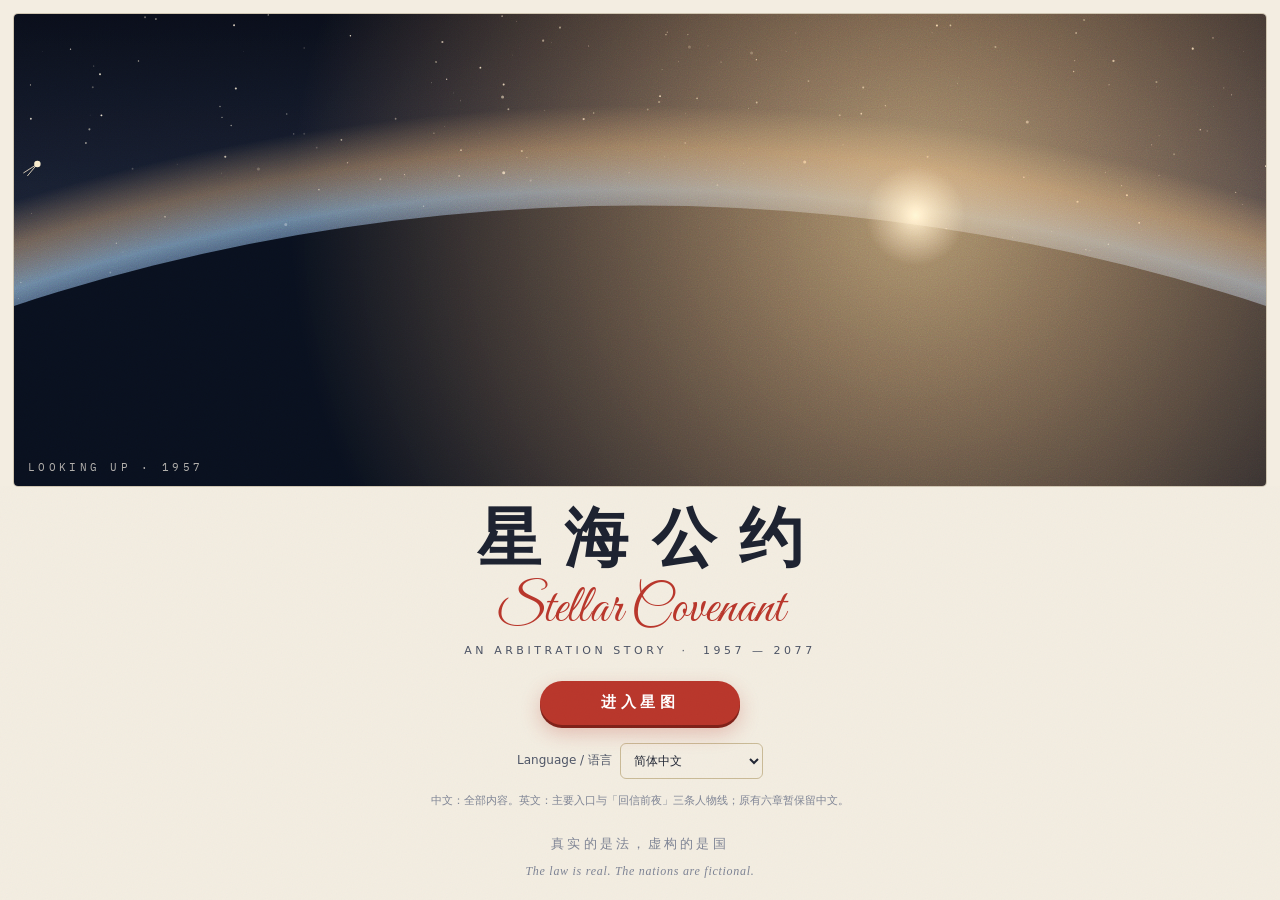
==== commit f8ccf9e2: "Add bilingual shared-event stories and reliable portable saves Add three perspectives on a shared st" ====
--- a/index.html
+++ b/index.html
@@ -2,7 +2,7 @@
 <html lang="zh-CN">
 <head>
 <meta charset="UTF-8">
-<meta name="viewport" content="width=device-width, initial-scale=1.0, maximum-scale=1.0, user-scalable=no, viewport-fit=cover">
+<meta name="viewport" content="width=device-width, initial-scale=1.0, viewport-fit=cover">
 <meta name="apple-mobile-web-app-capable" content="yes">
 <meta name="apple-mobile-web-app-status-bar-style" content="black-translucent">
 <meta name="theme-color" content="#0A0F1E">
@@ -18,6 +18,7 @@
 <link rel="stylesheet" href="css/pen.css">
 <link rel="stylesheet" href="css/work.css">
 <link rel="stylesheet" href="css/intro.css">
+<link rel="stylesheet" href="css/stories.css">
 </head>
 <body>
 <div id="fatalbox"></div>
@@ -74,6 +75,8 @@
     <div class="bt-sig">Stellar Covenant</div>
     <div class="bt-caps">AN ARBITRATION STORY　·　1957 — 2077</div>
     <button class="btn red" id="bootGo">进入星图</button>
+    <label class="language-control" for="bootLanguage">Language / 语言 <select class="language-select" id="bootLanguage"><option value="zh-CN">简体中文</option><option value="en">English · preview</option></select></label>
+    <p class="language-coverage" data-language-coverage></p>
     <div class="bt-motto">真实的是法，虚构的是国</div>
     <div class="bt-motto-en">The law is real. The nations are fictional.</div>
   </div>
@@ -114,7 +117,8 @@
     <button class="iconbtn btn-bgm" aria-label="音乐"></button>
   </header>
   <nav id="hubBar">
-    <button class="cta" id="btnNext"><span class="cta-k">继续主线</span><b id="ctaT">1980 · 天降核雨</b></button>
+    <div class="hub-actions"><button class="cta" id="btnStories"><span class="cta-k">人物主线 · 共同事件</span><b>回信前夜 / Night Shift</b></button>
+    <button class="cta" id="btnNext"><span class="cta-k">继续主线</span><b id="ctaT">1980 · 天降核雨</b></button></div>
     <div class="map-ctl">
       <button id="mapIn" aria-label="放大">+</button>
       <button id="mapOut" aria-label="缩小">−</button>
@@ -125,6 +129,7 @@
 
 <!-- ===================== 面板 / 小游戏 ===================== -->
 <div id="panel" class="layer"></div>
+<div id="stories" class="layer" role="region" aria-label="人物主线"></div>
 <div id="pen" class="layer"></div>
 <div id="memo" class="layer"><div class="memo-card paper" id="memoCard"></div></div>
 <div id="game" class="layer">
@@ -180,12 +185,13 @@
 <div id="adModal" class="layer"><div class="ad-in paper"><div class="ad-k">激励视频 · 开发占位</div><div class="ad-why"></div><div class="ad-cnt">3</div><div class="muted small">正式版接入小程序/应用的广告组件后，这里会播放一段视频。</div><button class="btn ghost sm ad-close">不看了</button></div></div>
 <div id="termTip"></div>
 <div id="achpop"><svg class="ic" style="width:30px;height:30px;color:#E6B34D"><use href="#ic-star"/></svg><div><div class="at" id="acht"></div><div class="ad" id="achd"></div></div></div>
-<div id="toast"></div>
+<div id="toast" role="status" aria-live="polite"></div>
 <div id="iris"></div>
 <canvas id="fx"></canvas>
 
 <script src="js/core/util.js"></script>
 <script src="js/core/save.js"></script>
+<script src="js/core/i18n.js"></script>
 <script src="js/core/audio.js"></script>
 <script src="js/core/fx.js"></script>
 <script src="js/core/economy.js"></script>
@@ -224,6 +230,8 @@
 <script src="js/ui/cine.js"></script>
 <script src="js/ui/intro.js"></script>
 <script src="js/ui/boot.js"></script>
+<script src="js/worlds/nightshift.js"></script>
+<script src="js/ui/stories.js"></script>
 <script src="js/main.js"></script>
 </body>
 </html>
--- a/css/panels.css
+++ b/css/panels.css
@@ -165,3 +165,5 @@
 .qz-row .qz-why{padding:8px 0 12px;font-size:13px}
 @keyframes qzIn{from{opacity:0;transform:translateY(10px) scale(.985)}to{opacity:1;transform:none}}
 @keyframes qzStamp{0%{opacity:0;transform:rotate(-6deg) scale(1.8)}60%{opacity:1;transform:rotate(-6deg) scale(.94)}100%{transform:rotate(-6deg) scale(1)}}
+/* 存档异常提示在设置页持续可见，不依赖短暂的 toast。 */
+.save-notice{margin:12px 0;padding:12px;border:1px solid #b8362b;border-radius:8px;color:#9a2922;background:#fff0e8;font-size:13px;line-height:1.6}
--- a/css/stories.css
+++ b/css/stories.css
@@ -0,0 +1,66 @@
+/* Shared-event stories: paper records inside a small, inhabited station. */
+.language-control{display:flex;align-items:center;justify-content:center;gap:8px;font-size:12px;letter-spacing:0;color:var(--ink-2);margin-top:12px}
+.language-select{font:inherit;max-width:190px;padding:7px 9px;border:1px solid var(--paper-edge);border-radius:6px;background:var(--paper);color:var(--ink);min-height:36px}
+.language-coverage{font-size:11px;line-height:1.5;color:var(--ink-3);max-width:440px;margin:8px auto;text-align:center;letter-spacing:0}
+.hub-actions{display:flex;flex-direction:column;gap:8px;max-width:calc(100% - 50px)}
+.hub-actions .cta{width:100%;max-width:100%}
+#btnStories{background:linear-gradient(120deg,rgba(48,126,137,.4),rgba(17,45,66,.85));border-color:#63a3a8;color:#e6f6ef}
+#btnStories .cta-k{color:#a0d8ce}
+#stories{z-index:75;background:#0b1420;overflow-y:auto;overscroll-behavior:contain;color:#e8eceb;padding:calc(16px + var(--safe-t)) 24px calc(32px + var(--safe-b))}
+.ns-wrap{max-width:1120px;margin:auto}
+.ns-top{display:flex;align-items:center;justify-content:space-between;gap:15px;margin-bottom:28px;flex-wrap:wrap}
+.ns-top .language-control{margin:0;color:#b0c2c5}
+.ns-top button{color:#d5e6e4;padding:10px 0;min-height:44px;font-size:13px}
+.ns-eyebrow{font-family:var(--f-mono);color:#89b7be;letter-spacing:.12em;font-size:11px;margin-bottom:12px}
+.ns-title{font-family:var(--f-serif);font-size:clamp(32px,5vw,62px);font-weight:500;line-height:1.2;letter-spacing:.06em;color:#f3e9d7;margin-bottom:16px}
+.ns-lead{max-width:700px;font-size:16px;color:#bdcccf;line-height:1.9;margin-bottom:24px}
+.ns-map{width:100%;height:180px;background:radial-gradient(ellipse at 70% 0,rgba(54,100,126,.3),transparent 70%);border-top:1px solid #2b3f4b;border-bottom:1px solid #2b3f4b;margin-bottom:24px}
+.ns-roles{display:grid;grid-template-columns:repeat(3,1fr);gap:16px}
+.ns-role{color:#e8eceb;text-align:left;background:#12222f;border:1px solid #304854;border-radius:12px;padding:22px;display:flex;flex-direction:column;min-width:0;transition:border-color .15s,transform .15s}
+.ns-role:hover{border-color:#b8ac87;transform:translateY(-3px)}
+.ns-role .ns-role-art{height:110px;align-self:flex-end;margin:-6px 0 0;opacity:.9}
+.ns-role-art svg{height:100%;width:85px}
+.ns-role h2{font-family:var(--f-serif);font-size:24px;font-weight:500;color:#efe1c8;margin-top:12px}
+.ns-role p{font-size:13px;color:#b8c9ce;line-height:1.8;margin:12px 0 18px}
+.ns-role .ns-enter{margin-top:auto;border-top:1px solid #304854;padding-top:16px;font-size:13px;color:#a9d7d2}
+.ns-pill{font-size:11px;color:#a5c9ca;border:1px solid #37545e;padding:3px 8px;border-radius:30px;display:inline-block;width:fit-content}
+.ns-grid{display:grid;grid-template-columns:minmax(0,1fr) 280px;gap:24px;align-items:start}
+.ns-paper{background:#efe8da;color:#26333b;border-radius:10px;padding:clamp(20px,4vw,40px);box-shadow:0 16px 55px #0003}
+.ns-paper h2{font-family:var(--f-serif);font-size:27px;line-height:1.5;font-weight:500;margin:8px 0 18px}
+.ns-paper p{line-height:1.95;margin:12px 0;font-size:15px}
+.ns-paper .ns-eyebrow{color:#5e777e}
+.ns-paper blockquote{border-left:2px solid #a77e50;padding:8px 0 8px 18px;margin:22px 0;color:#626459;font-family:var(--f-serif);font-size:17px}
+.ns-docs{display:grid;gap:10px;margin:22px 0}
+.ns-doc{width:100%;background:#e4ddce;color:#334650;border:1px solid #c7c4b8;border-radius:8px;padding:14px;text-align:left;line-height:1.7;min-height:48px}
+.ns-doc b{display:block;font-size:14px;margin-bottom:4px}
+.ns-doc span{font-size:12px;color:#6b7574}
+.ns-doc.is-read{border-left:4px solid #507e79}
+.ns-document{white-space:pre-wrap;background:#faf6ee;border:1px solid #cfc6b5;padding:20px;line-height:1.9;font-size:14px;margin:18px 0;border-radius:6px}
+.ns-aside{border:1px solid #304854;border-radius:10px;padding:20px;background:#101e2b}
+.ns-aside h3{font-size:13px;color:#e2d8c0;font-weight:500;margin:6px 0 12px}
+.ns-aside p,.ns-aside li{font-size:12px;line-height:1.85;color:#a4bbc2;overflow-wrap:anywhere}
+.ns-aside ul{padding-left:17px}
+.ns-meter{display:flex;justify-content:space-between;border-bottom:1px solid #2b3f4b;padding:12px 0;font-size:12px;color:#b5ccd0}
+.ns-choices{display:grid;gap:10px;margin-top:22px}
+.ns-choice{width:100%;text-align:left;border:1px solid #a8b4ae;background:#f7f4ed;color:#263c43;padding:17px;border-radius:8px;line-height:1.7}
+.ns-choice b{display:block;font-size:14px;margin-bottom:6px}
+.ns-choice span{display:block;font-size:12px;color:#6c7777}
+.ns-choice:hover{border-color:#306965;background:#fffdf8}
+.ns-choice:disabled{opacity:.55;cursor:not-allowed}
+.ns-paper .btn{margin-top:14px;min-height:44px}
+.ns-note{font-size:12px!important;color:#667771;line-height:1.8!important}
+.ns-status{min-height:25px;font-size:13px;color:#866b39;margin:12px 0}
+.ns-search{width:100%;padding:12px;border:1px solid #b3bbb4;border-radius:6px;font:inherit;font-size:14px;background:#faf7ef;color:#253d42;margin-bottom:10px}
+.ns-footer{font-size:12px;color:#829da7;line-height:1.9;margin:28px 0;max-width:850px}
+.ns-ledger{border-top:1px solid #304854;padding-top:22px;margin-top:28px}
+.ns-ledger h2{font-size:18px;font-weight:500;color:#e1d6c0;margin-bottom:10px}
+.ns-ledger li{font-size:13px;color:#b4c8cb;margin:8px 0;line-height:1.8}
+.ns-ledger ol{padding-left:22px}
+.ns-glossary details{border-top:1px solid #b9b5a9;padding:12px 0;font-size:13px}
+.ns-glossary summary{cursor:pointer;color:#38595c}
+#stories :focus-visible,.language-select:focus-visible{outline:3px solid #dca651;outline-offset:4px}
+html[lang=en] .pn-head h2{letter-spacing:0;font-size:19px}
+html[lang=en] .bt-title{font-size:clamp(29px,5vw,48px);letter-spacing:.03em}
+html[lang=en] .cta-k{letter-spacing:.08em}
+@media(max-width:700px){#stories{padding-left:18px;padding-right:18px}.ns-roles{grid-template-columns:1fr}.ns-role{padding:20px}.ns-role .ns-role-art{height:80px;float:right}.ns-grid{grid-template-columns:1fr}.ns-aside{order:2}.ns-top{margin-bottom:20px}.ns-top .language-control{font-size:11px}.ns-map{height:130px}.ns-lead{font-size:14px}.ns-paper h2{font-size:24px}.ns-title{font-size:36px}.ns-paper p{font-size:14px}.ns-choices{gap:12px}}
+@media(prefers-reduced-motion:reduce){.ns-role{transition:none}.ns-role:hover{transform:none}}
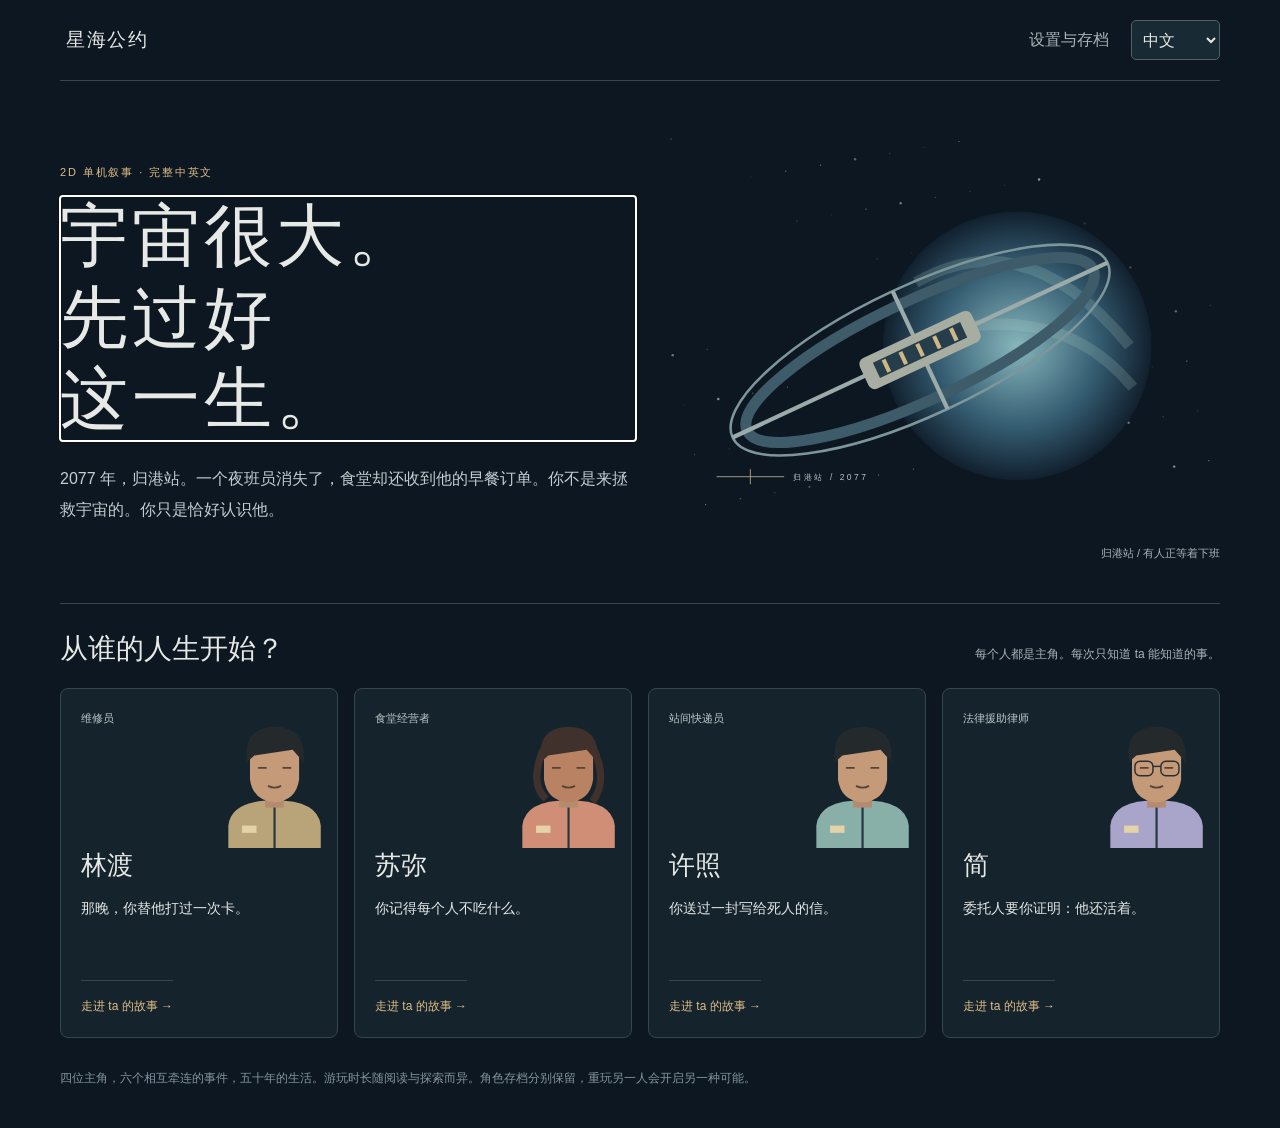
==== commit a1b50556: "Rebuild StarSea Covenant around ordinary lives" ====
--- a/index.html
+++ b/index.html
@@ -1,237 +1,21 @@
-<!DOCTYPE html>
+<!doctype html>
 <html lang="zh-CN">
 <head>
-<meta charset="UTF-8">
-<meta name="viewport" content="width=device-width, initial-scale=1.0, viewport-fit=cover">
-<meta name="apple-mobile-web-app-capable" content="yes">
-<meta name="apple-mobile-web-app-status-bar-style" content="black-translucent">
-<meta name="theme-color" content="#0A0F1E">
-<meta name="description" content="星海公约：一部关于太空法的仲裁故事。从 1957 年第一颗卫星，到 2077 年的一封回信。">
-<title>星海公约</title>
-<link rel="icon" href="data:image/svg+xml,%3Csvg xmlns='http://www.w3.org/2000/svg' viewBox='0 0 64 64'%3E%3Crect width='64' height='64' rx='14' fill='%23F3EDE1'/%3E%3Cpath d='M32 12v34M14 18h36M24 50h16M10 18l6 12 6-12M42 18l6 12 6-12' stroke='%23B8362B' stroke-width='3.5' fill='none' stroke-linecap='round'/%3E%3C/svg%3E">
-<link rel="stylesheet" href="css/fonts.css">
-<link rel="stylesheet" href="css/base.css">
-<link rel="stylesheet" href="css/map.css">
-<link rel="stylesheet" href="css/theater.css">
-<link rel="stylesheet" href="css/games.css">
-<link rel="stylesheet" href="css/panels.css">
-<link rel="stylesheet" href="css/pen.css">
-<link rel="stylesheet" href="css/work.css">
-<link rel="stylesheet" href="css/intro.css">
-<link rel="stylesheet" href="css/stories.css">
+<meta charset="utf-8">
+<meta name="viewport" content="width=device-width, initial-scale=1, viewport-fit=cover">
+<meta name="theme-color" content="#111d29">
+<meta name="description" content="星海公约：在星际社会里，过一个人的一生。A mystery told through ordinary lives among the stars.">
+<title>星海公约 · 人间星海</title>
+<link rel="stylesheet" href="css/lives.css">
 </head>
 <body>
-<div id="fatalbox"></div>
-<div id="grain"></div>
-
-<!-- 图标与美术定义（立绘、场景在运行时注册到 #artDefs） -->
-<svg width="0" height="0" style="position:absolute" aria-hidden="true">
-<defs id="artDefs">
-  <symbol id="ic-sound" viewBox="0 0 24 24"><path d="M4 9.5h3.5L12 5.5v13l-4.5-4H4z"/><path d="M15.5 9a4.2 4.2 0 0 1 0 6M18 6.6a7.6 7.6 0 0 1 0 10.8"/></symbol>
-  <symbol id="ic-mute" viewBox="0 0 24 24"><path d="M4 9.5h3.5L12 5.5v13l-4.5-4H4z"/><path d="M16 9.5l5 5M21 9.5l-5 5"/></symbol>
-  <symbol id="ic-music" viewBox="0 0 24 24"><path d="M9 17.5V6l10-2v11.5"/><circle cx="6.5" cy="17.5" r="2.5"/><circle cx="16.5" cy="15.5" r="2.5"/></symbol>
-  <symbol id="ic-music-off" viewBox="0 0 24 24"><path d="M9 17.5V6l10-2v11.5"/><circle cx="6.5" cy="17.5" r="2.5"/><circle cx="16.5" cy="15.5" r="2.5"/><path d="M3 3l18 18"/></symbol>
-  <symbol id="ic-ff" viewBox="0 0 24 24"><path d="M4 6l7 6-7 6zM12 6l7 6-7 6z"/></symbol>
-  <symbol id="ic-pause" viewBox="0 0 24 24"><path d="M8 5v14M16 5v14"/></symbol>
-  <symbol id="ic-play" viewBox="0 0 24 24"><path d="M7 5l12 7-12 7z"/></symbol>
-  <symbol id="ic-skip" viewBox="0 0 24 24"><path d="M6 6l9 6-9 6zM18 6v12"/></symbol>
-  <symbol id="ic-back" viewBox="0 0 24 24"><path d="M15 5l-7 7 7 7"/></symbol>
-  <symbol id="ic-down" viewBox="0 0 24 24"><path d="M6 9l6 6 6-6"/></symbol>
-  <symbol id="ic-exit" viewBox="0 0 24 24"><path d="M14 4h5v16h-5M10 8l-4 4 4 4M6 12h10"/></symbol>
-  <symbol id="ic-lock" viewBox="0 0 24 24"><rect x="5" y="11" width="14" height="10" rx="2"/><path d="M8 11V8a4 4 0 0 1 8 0v3"/></symbol>
-  <symbol id="ic-star" viewBox="0 0 24 24"><path d="M12 3l2.6 5.6 6.1.7-4.5 4.2 1.2 6L12 16.6 6.6 19.5l1.2-6L3.3 9.3l6.1-.7z"/></symbol>
-  <symbol id="ic-dust" viewBox="0 0 24 24"><path d="M12 2l1.8 6.2L20 10l-6.2 1.8L12 18l-1.8-6.2L4 10l6.2-1.8z"/><path d="M19 16l.8 2.2L22 19l-2.2.8L19 22l-.8-2.2L16 19l2.2-.8z"/></symbol>
-  <symbol id="ic-bulb" viewBox="0 0 24 24"><path d="M9 18h6M10 21h4M12 3a6 6 0 0 0-3.5 10.9V16h7v-2.1A6 6 0 0 0 12 3z"/></symbol>
-  <symbol id="ic-bolt" viewBox="0 0 24 24"><path d="M13 2L4 14h7l-1 8 9-12h-7z"/></symbol>
-  <symbol id="ic-sat" viewBox="0 0 24 24"><rect x="9" y="9" width="6" height="6" rx="1"/><path d="M3 7l4 4M7 3l4 4M17 13l4 4M13 17l4 4M6 18a4 4 0 0 1 0-5.6"/></symbol>
-  <symbol id="ic-moon" viewBox="0 0 24 24"><path d="M20 14.5A8.5 8.5 0 1 1 9.5 4a7 7 0 0 0 10.5 10.5z"/></symbol>
-  <symbol id="ic-orbit" viewBox="0 0 24 24"><circle cx="12" cy="12" r="3"/><ellipse cx="12" cy="12" rx="10" ry="4.5" transform="rotate(-20 12 12)"/></symbol>
-  <symbol id="ic-sling" viewBox="0 0 24 24"><circle cx="15" cy="10" r="4"/><path d="M3 20c4-1 7-4 8-8M19 3l2 2"/></symbol>
-  <symbol id="ic-station" viewBox="0 0 24 24"><rect x="9" y="4" width="6" height="16" rx="2"/><path d="M3 8h6M15 8h6M3 16h6M15 16h6"/></symbol>
-  <symbol id="ic-gavel" viewBox="0 0 24 24"><path d="M14 4l6 6M11 7l6 6M12.5 5.5l-4 4M17.5 10.5l-4 4M10 12l-7 7"/><path d="M4 21h8"/></symbol>
-  <symbol id="ic-chat" viewBox="0 0 24 24"><path d="M4 5h16v10H9l-5 4z"/></symbol>
-  <symbol id="ic-search" viewBox="0 0 24 24"><circle cx="10.5" cy="10.5" r="6"/><path d="M15 15l5 5"/></symbol>
-  <symbol id="ic-file" viewBox="0 0 24 24"><path d="M6 3h8l4 4v14H6z"/><path d="M14 3v4h4M9 12h6M9 16h6"/></symbol>
-  <symbol id="ic-law" viewBox="0 0 24 24"><path d="M12 3v18M5 7h14M8 21h8M5 7l-3 6h6zM19 7l-3 6h6z"/></symbol>
-  <symbol id="ic-link" viewBox="0 0 24 24"><path d="M10 14a4 4 0 0 0 5.7 0l3-3a4 4 0 0 0-5.7-5.7l-1 1M14 10a4 4 0 0 0-5.7 0l-3 3a4 4 0 0 0 5.7 5.7l1-1"/></symbol>
-  <symbol id="ic-heart" viewBox="0 0 24 24"><path d="M12 20s-7-4.4-7-10a4 4 0 0 1 7-2.6A4 4 0 0 1 19 10c0 5.6-7 10-7 10z"/></symbol>
-  <symbol id="ic-book" viewBox="0 0 24 24"><path d="M12 6c-2-1.5-5-2-8-1v14c3-1 6-.5 8 1 2-1.5 5-2 8-1V5c-3-1-6-.5-8 1zM12 6v14"/></symbol>
-  <symbol id="ic-hand" viewBox="0 0 24 24"><path d="M3 12l4-3 4 1 3-2 4 1 3 3-5 5H9z"/><path d="M11 10l3 3"/></symbol>
-  <symbol id="ic-scale" viewBox="0 0 24 24"><path d="M12 4v16M6 20h12M5 7h14M5 7l-2.5 6h5zM19 7l-2.5 6h5z"/></symbol>
-  <symbol id="ic-pen" viewBox="0 0 24 24"><path d="M4 20l4-1L19 8l-3-3L5 16zM14 7l3 3"/></symbol>
-  <symbol id="ic-broom" viewBox="0 0 24 24"><path d="M19 3l-7 7M9 10l5 5-4 6-7-7z"/></symbol>
-  <symbol id="ic-clock" viewBox="0 0 24 24"><circle cx="12" cy="12" r="8.5"/><path d="M12 7.5V12l3 2"/></symbol>
-  <symbol id="ic-archive" viewBox="0 0 24 24"><rect x="3" y="4" width="18" height="5" rx="1"/><path d="M5 9v11h14V9M10 13h4"/></symbol>
-  <symbol id="ic-target" viewBox="0 0 24 24"><circle cx="12" cy="12" r="7"/><path d="M12 2v4M12 18v4M2 12h4M18 12h4"/><circle cx="12" cy="12" r="1.5"/></symbol>
-  <symbol id="ic-leaf" viewBox="0 0 24 24"><path d="M5 19C5 10 11 5 20 4c0 9-5 15-14 15zM5 19l8-8"/></symbol>
-</defs>
-</svg>
-
-<!-- ===================== 开机 ===================== -->
-<div id="boot">
-  <div class="bt-photo"><canvas id="bootCv"></canvas><div class="bt-photo-cap">LOOKING UP · 1957</div></div>
-  <div class="bt-paper">
-    <div class="bt-title">星海公约</div>
-    <div class="bt-sig">Stellar Covenant</div>
-    <div class="bt-caps">AN ARBITRATION STORY　·　1957 — 2077</div>
-    <button class="btn red" id="bootGo">进入星图</button>
-    <label class="language-control" for="bootLanguage">Language / 语言 <select class="language-select" id="bootLanguage"><option value="zh-CN">简体中文</option><option value="en">English · preview</option></select></label>
-    <p class="language-coverage" data-language-coverage></p>
-    <div class="bt-motto">真实的是法，虚构的是国</div>
-    <div class="bt-motto-en">The law is real. The nations are fictional.</div>
-  </div>
-</div>
-
-<!-- ===================== 开场影像 ===================== -->
-<div id="intro" class="layer">
-  <div id="introFrame">
-    <canvas id="introGL"></canvas>
-    <canvas id="introCv"></canvas>
-    <canvas id="introOv"></canvas>
-    <div class="ishot" id="shotA"><video playsinline muted preload="auto"></video><svg viewBox="0 0 1200 600" preserveAspectRatio="xMidYMid slice"></svg></div>
-    <div class="ishot" id="shotB"><video playsinline muted preload="auto"></video><svg viewBox="0 0 1200 600" preserveAspectRatio="xMidYMid slice"></svg></div>
-  </div>
-  <div id="introAI">画面由 AI 生成</div>
-  <div id="introDip"></div>
-  <div id="introTitle"><div class="it-name">星海公约</div><div class="it-sig">Stellar Covenant</div><div class="it-sub">1957 — 2077</div><div class="it-motto">真实的是法，虚构的是国<span>The law is real. The nations are fictional.</span></div></div>
-  <div id="introVeil"></div>
-  <div id="introSub"><div class="tx" id="introTx"></div></div>
-  <div id="introHint">轻触屏幕跳到下一句</div>
-  <div id="introCtl">
-    <div id="introBar"><i id="introBarFill"></i></div>
-    <button class="ibtn" id="introPause"><svg class="ic"><use href="#ic-pause"/></svg>暂停</button>
-    <button class="ibtn" id="introSkip"><svg class="ic"><use href="#ic-skip"/></svg>跳过</button>
-  </div>
-</div>
-
-<!-- ===================== 星图 ===================== -->
-<div id="hub" class="layer">
-  <div id="mapStage"><canvas id="mapFog"></canvas><canvas id="mapCv"></canvas><canvas id="mapFx"></canvas><div id="mapVig"></div><div id="mapLabels"></div></div>
-  <div id="planetView"><canvas id="pvCv"></canvas><canvas id="pvGround"></canvas><svg id="pvPath"></svg><div id="pvHead"></div><div id="pvNodes"></div></div>
-  <header id="hubHud">
-    <button class="hud-me" id="hudMe"><span class="hud-av" id="hudAv"></span><span class="hud-who"><b id="hudName">简</b><small id="hudRank">见习仲裁员</small></span></button>
-    <div class="hud-sp"></div>
-    <button class="hud-focus" id="hudWork" title="秘书处 · 工时与调休（精力 70 以上开庭多一格气势）"><span class="hw-c" id="hudClock"></span><span class="hw-f"><span>精力</span><i><b id="hudFocusBar"></b></i><em id="hudFocusV">80</em></span></button>
-    <button class="hud-dust" id="hudDustBtn" title="星尘"><svg class="ic fill"><use href="#ic-dust"/></svg><b id="hudDust">0</b><span class="hud-h"><svg class="ic"><use href="#ic-bulb"/></svg><b id="hudHints">0</b></span></button>
-    <button class="iconbtn btn-snd" aria-label="音效"></button>
-    <button class="iconbtn btn-bgm" aria-label="音乐"></button>
-  </header>
-  <nav id="hubBar">
-    <div class="hub-actions"><button class="cta" id="btnStories"><span class="cta-k">人物主线 · 共同事件</span><b>回信前夜 / Night Shift</b></button>
-    <button class="cta" id="btnNext"><span class="cta-k">继续主线</span><b id="ctaT">1980 · 天降核雨</b></button></div>
-    <div class="map-ctl">
-      <button id="mapIn" aria-label="放大">+</button>
-      <button id="mapOut" aria-label="缩小">−</button>
-      <button id="mapFit" aria-label="看全貌"><svg class="ic"><use href="#ic-target"/></svg></button>
-    </div>
-  </nav>
-</div>
-
-<!-- ===================== 面板 / 小游戏 ===================== -->
-<div id="panel" class="layer"></div>
-<div id="stories" class="layer" role="region" aria-label="人物主线"></div>
-<div id="pen" class="layer"></div>
-<div id="memo" class="layer"><div class="memo-card paper" id="memoCard"></div></div>
-<div id="game" class="layer">
-  <div class="gm-head"><button class="iconbtn" id="gmBack"><svg class="ic"><use href="#ic-back"/></svg></button><div class="gm-t"><b id="gmTitle"></b><span id="gmSub"></span></div><div class="gm-score" id="gmScore"></div></div>
-  <div id="gmStage"></div>
-  <div id="gmIntro" class="gm-card"></div>
-  <div id="gmResult" class="gm-card"></div>
-</div>
-
-<!-- ===================== 剧场 ===================== -->
-<div id="chapterCard" class="layer"></div>
-<div id="theater" class="layer">
-  <div id="thScene">
-    <div id="thCam">
-      <svg class="scene" id="scSvg" viewBox="0 0 1200 600" preserveAspectRatio="xMidYMid slice"></svg>
-      <div class="th-beam"><i></i><i></i><b></b><b></b><b></b><b></b><b></b><b></b></div>
-      <div id="thAmb"><div class="haze"></div><div class="mote"></div><div class="mote b"></div></div>
-      <div class="actor mid" id="actM"></div>
-      <svg class="scene fg" id="scBench" viewBox="0 0 1200 600" preserveAspectRatio="xMidYMid slice"></svg>
-      <div class="actor left" id="actL"></div>
-      <div class="actor right" id="actR"></div>
-      <svg class="scene fg" id="scDesk" viewBox="0 0 1200 600" preserveAspectRatio="xMidYMid slice"></svg>
-    </div>
-    <div id="thGrade"></div>
-    <button class="sr-edge l" id="srL"></button><button class="sr-edge r" id="srR"></button>
-  </div>
-  <div id="thHud">
-    <div class="th-left"><div id="morale"></div><div id="standing"></div><div id="mission"></div></div>
-    <div class="th-right"><span id="thYear"></span><button class="iconbtn sm" id="hintBtn" title="提示卡"><svg class="ic"><use href="#ic-bulb"/></svg></button><button class="iconbtn sm" id="thSkip" title="按住快进（或按住 Ctrl）"><svg class="ic"><use href="#ic-ff"/></svg></button><button class="iconbtn sm" id="thExit" title="退出本章"><svg class="ic"><use href="#ic-exit"/></svg></button></div>
-  </div>
-  <div id="srBar"></div>
-  <div id="dlg">
-    <div id="dlgInner"><div id="dlgName"></div><div id="dlgText"></div><div id="dlgNext"><svg class="ic"><use href="#ic-down"/></svg></div></div>
-  </div>
-  <div id="crossbar">
-    <button class="cbtn blue" id="btnPress"><span><kbd>Q</kbd>追问</span><small>让他多说一点</small></button>
-    <button class="cbtn gold" id="btnEv"><span><kbd>W</kbd>出示证据</span><small>指出矛盾</small></button>
-    <button class="cbtn jade" id="btnLaw"><span><kbd>E</kbd>引律</span><small>引用法条</small></button>
-  </div>
-  <div id="choices"></div>
-  <div id="shelf"><div class="sh-in"><div class="sh-title" id="shelfTitle"></div><div id="shelfList"></div><button class="btn ghost sm" id="shelfCancel">取消</button></div></div>
-  <div id="board"></div>
-  <button id="inspectDone" class="btn sm">结束勘验</button>
-  <div id="tipCard"></div>
-</div>
-<div id="verdict" class="layer"><div class="vdoc" id="vdoc"></div></div>
-<div id="objection" class="layer"><div class="flash"></div><div class="seal" id="objWord">异<br>议</div></div>
-<div id="ending" class="layer"></div>
-
-<!-- ===================== 弹窗 ===================== -->
-<div id="histCard" class="layer"></div>
-<div id="avatar" class="layer"></div>
-<div id="adModal" class="layer"><div class="ad-in paper"><div class="ad-k">激励视频 · 开发占位</div><div class="ad-why"></div><div class="ad-cnt">3</div><div class="muted small">正式版接入小程序/应用的广告组件后，这里会播放一段视频。</div><button class="btn ghost sm ad-close">不看了</button></div></div>
-<div id="termTip"></div>
-<div id="achpop"><svg class="ic" style="width:30px;height:30px;color:#E6B34D"><use href="#ic-star"/></svg><div><div class="at" id="acht"></div><div class="ad" id="achd"></div></div></div>
-<div id="toast" role="status" aria-live="polite"></div>
-<div id="iris"></div>
-<canvas id="fx"></canvas>
-
-<script src="js/core/util.js"></script>
-<script src="js/core/save.js"></script>
-<script src="js/core/i18n.js"></script>
-<script src="js/core/audio.js"></script>
-<script src="js/core/fx.js"></script>
-<script src="js/core/economy.js"></script>
-<script src="js/core/work.js"></script>
-<script src="js/art/portraits.js"></script>
-<script src="js/art/scenes.js"></script>
-<script src="js/data/glossary.js"></script>
-<script src="js/data/laws.js"></script>
-<script src="js/data/history.js"></script>
-<script src="js/data/cast.js"></script>
-<script src="js/data/bench.js"></script>
-<script src="js/data/quiz.js"></script>
-<script src="js/theater/engine.js"></script>
-<script src="js/theater/search.js"></script>
-<script src="js/theater/mech.js"></script>
-<script src="js/theater/arbiter.js"></script>
-<script src="js/theater/verdict.js"></script>
-<script src="js/chapters/ch1.js"></script>
-<script src="js/chapters/ch2.js"></script>
-<script src="js/chapters/ch3.js"></script>
-<script src="js/chapters/ch4.js"></script>
-<script src="js/chapters/ch5.js"></script>
-<script src="js/chapters/ch6.js"></script>
-<script src="js/hub/starmap.js"></script>
-<script src="js/games/core.js"></script>
-<script src="js/games/art.js"></script>
-<script src="js/games/sat.js"></script>
-<script src="js/games/lander.js"></script>
-<script src="js/games/orbit.js"></script>
-<script src="js/games/sling.js"></script>
-<script src="js/games/station.js"></script>
-<script src="js/games/relax.js"></script>
-<script src="js/ui/panels.js"></script>
-<script src="js/ui/pen.js"></script>
-<script src="js/ui/film.js"></script>
-<script src="js/ui/cine.js"></script>
-<script src="js/ui/intro.js"></script>
-<script src="js/ui/boot.js"></script>
-<script src="js/worlds/nightshift.js"></script>
-<script src="js/ui/stories.js"></script>
-<script src="js/main.js"></script>
+<div id="app"></div>
+<div id="notice" role="status" aria-live="polite"></div>
+<input id="saveFile" type="file" accept=".json,application/json" hidden>
+<script src="js/lives/content.js"></script>
+<script src="js/lives/cases.js"></script>
+<script src="js/lives/model.js"></script>
+<script src="js/lives/engine.js"></script>
+<noscript>This game needs JavaScript. 此游戏需要启用 JavaScript。</noscript>
 </body>
 </html>
--- a/css/lives.css
+++ b/css/lives.css
@@ -0,0 +1,8 @@
+:root{color-scheme:dark;--bg:#0d1721;--card:#15232d;--ink:#e6e9e5;--muted:#a8b5b9;--line:#34464f;--gold:#dfbd87;--paper:#f2eade;--dark:#293c44;--safe:env(safe-area-inset-top,0px)}
+*{box-sizing:border-box}body{margin:0;background:var(--bg);color:var(--ink);font-family:-apple-system,BlinkMacSystemFont,"Segoe UI","PingFang SC","Microsoft YaHei",sans-serif;line-height:1.7}button,input,select{font:inherit}button{cursor:pointer;color:inherit}button:disabled{opacity:.45;cursor:default}button:focus-visible,a:focus-visible,select:focus-visible,input:focus-visible,summary:focus-visible{outline:3px solid #ffc56c;outline-offset:4px}button{border:0}a{color:var(--gold)}h1,h2,h3,p{margin:0}h1,h2,.serif{font-family:Georgia,"Songti SC",SimSun,serif;font-weight:400}h1{font-size:clamp(36px,5.3vw,76px);line-height:1.2}h2{font-size:28px;line-height:1.4}h3{font-size:15px}p{margin:14px 0}.muted{color:var(--muted)}.eyebrow{font-size:11px;letter-spacing:.17em;color:var(--gold);text-transform:uppercase}.wrap{max-width:1240px;margin:auto;padding:0 40px}.topbar{display:flex;align-items:center;justify-content:space-between;gap:15px;padding:calc(18px + var(--safe)) 0 18px;border-bottom:1px solid var(--line)}.brand{background:none;font-family:Georgia,"Songti SC",serif;font-size:19px;letter-spacing:.08em;text-align:left}.top-right,.actions,.tabs{display:flex;align-items:center;flex-wrap:wrap;gap:10px}select{background:#182a34;color:var(--ink);border:1px solid #50616a;border-radius:5px;padding:7px;min-height:40px}.quiet{background:transparent;color:var(--muted);padding:8px 12px;min-height:44px}.button{background:var(--gold);color:#223038;padding:12px 22px;border-radius:5px;min-height:46px;font-weight:600}.button.alt{background:transparent;border:1px solid #71808a;color:var(--ink)}.button.danger{background:#653d3b;color:#fff}.hero{position:relative;display:grid;grid-template-columns:1.05fr 1fr;align-items:center;gap:35px;padding:58px 0 40px}.hero h1{margin:15px 0 22px;max-width:670px;letter-spacing:.06em}.hero .lead{max-width:580px;font-size:16px;line-height:1.95;color:#c4cdd0}.orbital{width:100%;height:auto;overflow:visible}.hero-art{position:relative}.hero-caption{font-size:11px;color:var(--muted);text-align:right}.section-title{display:flex;justify-content:space-between;align-items:baseline;gap:20px;border-top:1px solid var(--line);padding:25px 0 20px}.section-title p{font-size:12px;margin:0;color:var(--muted)}.roles{display:grid;grid-template-columns:repeat(4,1fr);gap:16px}.role{position:relative;display:flex;flex-direction:column;text-align:left;background:var(--card);border:1px solid var(--line);border-radius:8px;padding:20px;overflow:hidden;min-height:350px}.role:hover{border-color:var(--gold);background:#1b2d38}.role .portrait{height:130px;align-self:flex-end;margin:-10px -8px 0 0}.role h2{font-size:26px}.role .tag{font-size:14px;line-height:1.8;min-height:56px;margin:12px 0}.role .enter{margin-top:auto;padding-top:15px;border-top:1px solid var(--line);font-size:12px;color:var(--gold)}.role .job{font-size:11px;color:#bec9c8}.footer{font-size:12px;color:#82969f;margin:30px 0 40px}.intro-grid{display:grid;grid-template-columns:260px 1fr;gap:50px;max-width:920px;margin:60px auto}.intro-grid .portrait{width:100%}.intro-copy h1{margin:12px 0 20px}.intro-copy p{line-height:2}.inset{border-left:2px solid var(--gold);padding-left:18px;color:#c8d3d4}.chapter-head{display:flex;justify-content:space-between;align-items:end;gap:20px;padding:30px 0 22px}.chapter-head h1{font-size:clamp(31px,4vw,49px);margin-top:8px}.chapter-head .age{font-size:12px;color:var(--muted);white-space:nowrap}.layout{display:grid;grid-template-columns:minmax(0,1fr) 310px;gap:24px;margin-bottom:40px}.scene{position:relative;border:1px solid #3c505c;border-radius:8px;overflow:hidden;background:#0c131a;aspect-ratio:1.62}.scene svg{display:block;width:100%;height:100%}.scene-caption{position:absolute;top:18px;left:20px;right:20px;font-size:11px;letter-spacing:.05em;color:#c7d4d7}.hotspot{position:absolute;background:#132c36e8;border:1px solid #8da5a9;color:#f4eee2;padding:9px 13px;border-radius:5px;transform:translate(-50%,-50%);font-size:12px;min-height:44px;max-width:36%;box-shadow:0 3px 15px #0005}.hotspot.read{border-color:#c5ad7d;background:#343c32ed}.hotspot:hover{background:#375361}.paper{background:var(--paper);color:var(--dark);border-radius:8px;padding:30px;margin-top:20px}.paper h2{font-size:25px}.paper p{line-height:1.95;font-size:15px;white-space:pre-line}.paper .eyebrow{color:#6c7461}.paper .muted{color:#5e7277}.paper .button.alt{color:#2b414b;border-color:#7e949b}.paper .clue-label{font-size:11px;color:#6f776e;margin-bottom:10px}.paper .choice{display:block;width:100%;background:#fbf7ef;color:#263e48;border:1px solid #a8b6b4;border-radius:6px;text-align:left;padding:18px;margin-top:12px;line-height:1.65}.choice b{display:block;font-weight:600}.choice span{display:block;color:#65767c;font-size:12px;margin-top:6px}.paper .choice:hover{border-color:#587c7b;background:white}.hint{font-size:13px!important;color:#865c36;margin:12px 0!important}.side{border:1px solid var(--line);border-radius:8px;padding:22px;background:#111e28;align-self:start}.side p{font-size:13px;line-height:1.9;color:#b5c4c9}.side .portrait{height:115px;float:right;margin:0 -15px 8px 10px}.side hr{border:0;border-top:1px solid var(--line);margin:20px 0}.side .button{width:100%;font-size:12px;margin-top:10px}.tabs{margin:15px 0 5px}.tabs button{padding:8px 12px;background:#1c303c;border-radius:4px;font-size:12px}.tabs button.on{background:#4b5f63}.progress{display:flex;gap:6px;margin:14px 0}.progress i{height:4px;background:#314653;flex:1}.progress i.done{background:var(--gold)}.note-list{display:grid;gap:8px}.note-list button{padding:10px;background:#263a44;border:1px solid #435760;text-align:left;border-radius:4px;font-size:12px}.ripple{border-top:1px solid #adbbb5;margin-top:23px;padding-top:16px;color:#50656c;font-size:13px!important}.journal{max-width:850px;margin:35px auto}.timeline-entry{padding:20px 0 20px 26px;border-left:1px solid #5f777b;position:relative}.timeline-entry:before{content:'';width:8px;height:8px;border-radius:50%;background:var(--gold);position:absolute;left:-5px;top:28px}.timeline-entry p{font-size:14px;color:#c0cdcf}.timeline-entry small{color:var(--gold)}.ending{padding:55px 0;max-width:850px;margin:auto}.ending .portrait{height:170px;float:right;margin:0 0 20px 25px}.ending h1{font-size:48px;margin:16px 0}.ending blockquote{margin:25px 0;border-left:2px solid var(--gold);padding-left:22px;color:#c6d0d1;font-size:18px;font-family:Georgia,"Songti SC",serif}.settings{max-width:760px;margin:40px auto}.settings h2{margin-top:30px}.settings p{color:#b5c4c9;font-size:14px}.warning{background:#542f2b;color:#ffdfd5;border:1px solid #98716c;padding:16px;border-radius:6px;margin:16px 0;font-size:14px}.rest-grid{display:grid;grid-template-columns:repeat(3,1fr);gap:14px;margin-top:25px}.rest-grid button{background:var(--card);border:1px solid var(--line);border-radius:6px;padding:25px;text-align:left}.rest-grid span{display:block;font-size:13px;color:var(--muted);margin-top:10px}.rest-center{max-width:650px;margin:40px auto;text-align:center}.breath-orb{width:180px;height:180px;border:1px solid #bdc5a0;box-shadow:0 0 55px #6e9b8055 inset;border-radius:50%;margin:45px auto;display:grid;place-items:center;color:#cdd5ba}.breath-orb.moving{animation:breathe 8s ease-in-out infinite}.memory{display:grid;grid-template-columns:repeat(4,1fr);gap:12px;max-width:480px;margin:30px auto}.memory button{height:90px;background:#1d3543;border:1px solid #6e8d95;font-size:30px;border-radius:8px}.memory button.matched{background:#5a6350;color:#ffdea9}.tuning label{display:block;text-align:left;margin:24px 0}.tuning input{width:100%;accent-color:var(--gold)}.tuning output{float:right}.legal-list{display:grid;grid-template-columns:repeat(2,1fr);gap:15px;margin:25px 0}.legal-list button{text-align:left;background:var(--card);padding:23px;border:1px solid var(--line);border-radius:6px}.legal-list span{display:block;color:var(--muted);font-size:12px}.legal-list h2{font-size:23px;margin:8px 0}details{margin:20px 0;font-size:13px}summary{cursor:pointer;padding:10px 0}.case-body{max-width:800px;margin:30px auto}.case-body li{margin:12px 0;line-height:1.8}.case-body .paper{padding:32px}.compact{font-size:13px}.notice{background:#eadcbf;color:#24353e}#notice{position:fixed;bottom:25px;left:50%;transform:translateX(-50%);z-index:10;max-width:90vw;border-radius:6px;font-size:13px;box-shadow:0 5px 20px #0004}#notice:not(:empty){padding:12px 20px;background:#eadcbf;color:#23353d}.modal-back{position:fixed;inset:0;display:grid;place-items:center;background:#000a;z-index:20;padding:22px}.modal{background:#1e303a;border:1px solid #627477;max-width:530px;border-radius:9px;padding:26px}.modal p{margin:20px 0}.modal .actions{justify-content:flex-end}.sr-only{position:absolute;width:1px;height:1px;overflow:hidden;clip:rect(0,0,0,0)}
+@keyframes breathe{0%,100%{transform:scale(.8)}50%{transform:scale(1.1)}}
+@media(max-width:900px){.roles{grid-template-columns:repeat(2,1fr)}.hero{grid-template-columns:1fr 1fr;gap:10px}.wrap{padding:0 22px}.layout{grid-template-columns:minmax(0,1fr) 250px}.side{padding:18px}.scene{aspect-ratio:1.3}.hotspot{font-size:11px;padding:6px 8px}.intro-grid{gap:25px}}
+@media(max-width:650px){.wrap{padding:0 18px}.topbar{gap:5px;flex-wrap:wrap}.brand{font-size:17px}.top-right{gap:4px}.top-right .quiet{font-size:12px;padding:6px}.hero{grid-template-columns:1fr;padding-top:30px}.hero h1{font-size:48px}.hero-art{max-width:370px;margin:auto}.hero .lead{font-size:14px}.section-title{display:block}.section-title p{margin-top:10px}.roles{gap:10px}.role{padding:14px;min-height:325px}.role .portrait{height:110px}.role h2{font-size:24px}.role .tag{font-size:13px}.role .enter{font-size:11px}.layout{grid-template-columns:1fr}.side{order:2}.chapter-head{align-items:start}.chapter-head .age{white-space:normal;max-width:100px}.chapter-head h1{font-size:31px}.scene{aspect-ratio:1.25}.hotspot{max-width:38%;font-size:11px}.paper{padding:22px}.paper p{font-size:14px}.paper h2{font-size:23px}.intro-grid{grid-template-columns:100px 1fr;gap:17px;margin:35px 0}.intro-copy h1{font-size:36px}.intro-copy p{font-size:14px}.intro-copy .actions{margin-left:-117px;margin-top:25px}.rest-grid{grid-template-columns:1fr}.legal-list{grid-template-columns:1fr}.ending h1{font-size:37px}.ending .portrait{height:120px}.memory button{height:72px}.case-body .paper{padding:22px}.topbar select{max-width:105px}.section-title h2{font-size:25px}}
+@media(prefers-reduced-motion:reduce){*{animation:none!important;scroll-behavior:auto!important}}
+
+.dock-map{width:min(100%,360px);border:1px solid #52717b;border-radius:8px;margin:20px auto;display:block}.dock-controls{display:flex;justify-content:center;gap:12px;flex-wrap:wrap}.rest-grid{grid-template-columns:repeat(2,1fr)}@media(max-width:650px){.rest-grid{grid-template-columns:1fr}}
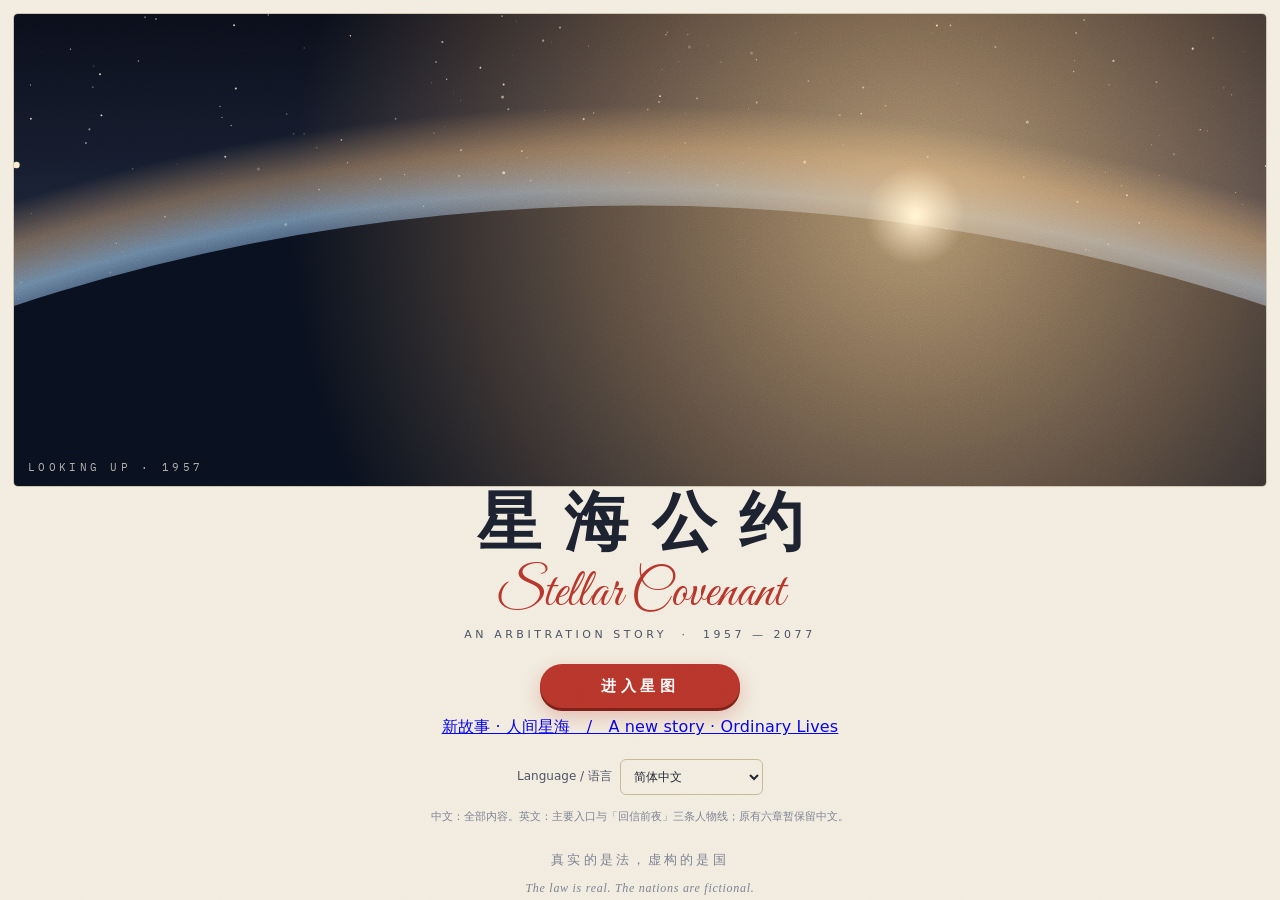
==== commit ca43fe75: "Restore prior game and refine bilingual mystery prototype" ====
--- a/index.html
+++ b/index.html
@@ -1,21 +1,238 @@
-<!doctype html>
+<!DOCTYPE html>
 <html lang="zh-CN">
 <head>
-<meta charset="utf-8">
-<meta name="viewport" content="width=device-width, initial-scale=1, viewport-fit=cover">
-<meta name="theme-color" content="#111d29">
-<meta name="description" content="星海公约：在星际社会里，过一个人的一生。A mystery told through ordinary lives among the stars.">
-<title>星海公约 · 人间星海</title>
-<link rel="stylesheet" href="css/lives.css">
+<meta charset="UTF-8">
+<meta name="viewport" content="width=device-width, initial-scale=1.0, viewport-fit=cover">
+<meta name="apple-mobile-web-app-capable" content="yes">
+<meta name="apple-mobile-web-app-status-bar-style" content="black-translucent">
+<meta name="theme-color" content="#0A0F1E">
+<meta name="description" content="星海公约：一部关于太空法的仲裁故事。从 1957 年第一颗卫星，到 2077 年的一封回信。">
+<title>星海公约</title>
+<link rel="icon" href="data:image/svg+xml,%3Csvg xmlns='http://www.w3.org/2000/svg' viewBox='0 0 64 64'%3E%3Crect width='64' height='64' rx='14' fill='%23F3EDE1'/%3E%3Cpath d='M32 12v34M14 18h36M24 50h16M10 18l6 12 6-12M42 18l6 12 6-12' stroke='%23B8362B' stroke-width='3.5' fill='none' stroke-linecap='round'/%3E%3C/svg%3E">
+<link rel="stylesheet" href="css/fonts.css">
+<link rel="stylesheet" href="css/base.css">
+<link rel="stylesheet" href="css/map.css">
+<link rel="stylesheet" href="css/theater.css">
+<link rel="stylesheet" href="css/games.css">
+<link rel="stylesheet" href="css/panels.css">
+<link rel="stylesheet" href="css/pen.css">
+<link rel="stylesheet" href="css/work.css">
+<link rel="stylesheet" href="css/intro.css">
+<link rel="stylesheet" href="css/stories.css">
 </head>
 <body>
-<div id="app"></div>
-<div id="notice" role="status" aria-live="polite"></div>
-<input id="saveFile" type="file" accept=".json,application/json" hidden>
-<script src="js/lives/content.js"></script>
-<script src="js/lives/cases.js"></script>
-<script src="js/lives/model.js"></script>
-<script src="js/lives/engine.js"></script>
-<noscript>This game needs JavaScript. 此游戏需要启用 JavaScript。</noscript>
+<div id="fatalbox"></div>
+<div id="grain"></div>
+
+<!-- 图标与美术定义（立绘、场景在运行时注册到 #artDefs） -->
+<svg width="0" height="0" style="position:absolute" aria-hidden="true">
+<defs id="artDefs">
+  <symbol id="ic-sound" viewBox="0 0 24 24"><path d="M4 9.5h3.5L12 5.5v13l-4.5-4H4z"/><path d="M15.5 9a4.2 4.2 0 0 1 0 6M18 6.6a7.6 7.6 0 0 1 0 10.8"/></symbol>
+  <symbol id="ic-mute" viewBox="0 0 24 24"><path d="M4 9.5h3.5L12 5.5v13l-4.5-4H4z"/><path d="M16 9.5l5 5M21 9.5l-5 5"/></symbol>
+  <symbol id="ic-music" viewBox="0 0 24 24"><path d="M9 17.5V6l10-2v11.5"/><circle cx="6.5" cy="17.5" r="2.5"/><circle cx="16.5" cy="15.5" r="2.5"/></symbol>
+  <symbol id="ic-music-off" viewBox="0 0 24 24"><path d="M9 17.5V6l10-2v11.5"/><circle cx="6.5" cy="17.5" r="2.5"/><circle cx="16.5" cy="15.5" r="2.5"/><path d="M3 3l18 18"/></symbol>
+  <symbol id="ic-ff" viewBox="0 0 24 24"><path d="M4 6l7 6-7 6zM12 6l7 6-7 6z"/></symbol>
+  <symbol id="ic-pause" viewBox="0 0 24 24"><path d="M8 5v14M16 5v14"/></symbol>
+  <symbol id="ic-play" viewBox="0 0 24 24"><path d="M7 5l12 7-12 7z"/></symbol>
+  <symbol id="ic-skip" viewBox="0 0 24 24"><path d="M6 6l9 6-9 6zM18 6v12"/></symbol>
+  <symbol id="ic-back" viewBox="0 0 24 24"><path d="M15 5l-7 7 7 7"/></symbol>
+  <symbol id="ic-down" viewBox="0 0 24 24"><path d="M6 9l6 6 6-6"/></symbol>
+  <symbol id="ic-exit" viewBox="0 0 24 24"><path d="M14 4h5v16h-5M10 8l-4 4 4 4M6 12h10"/></symbol>
+  <symbol id="ic-lock" viewBox="0 0 24 24"><rect x="5" y="11" width="14" height="10" rx="2"/><path d="M8 11V8a4 4 0 0 1 8 0v3"/></symbol>
+  <symbol id="ic-star" viewBox="0 0 24 24"><path d="M12 3l2.6 5.6 6.1.7-4.5 4.2 1.2 6L12 16.6 6.6 19.5l1.2-6L3.3 9.3l6.1-.7z"/></symbol>
+  <symbol id="ic-dust" viewBox="0 0 24 24"><path d="M12 2l1.8 6.2L20 10l-6.2 1.8L12 18l-1.8-6.2L4 10l6.2-1.8z"/><path d="M19 16l.8 2.2L22 19l-2.2.8L19 22l-.8-2.2L16 19l2.2-.8z"/></symbol>
+  <symbol id="ic-bulb" viewBox="0 0 24 24"><path d="M9 18h6M10 21h4M12 3a6 6 0 0 0-3.5 10.9V16h7v-2.1A6 6 0 0 0 12 3z"/></symbol>
+  <symbol id="ic-bolt" viewBox="0 0 24 24"><path d="M13 2L4 14h7l-1 8 9-12h-7z"/></symbol>
+  <symbol id="ic-sat" viewBox="0 0 24 24"><rect x="9" y="9" width="6" height="6" rx="1"/><path d="M3 7l4 4M7 3l4 4M17 13l4 4M13 17l4 4M6 18a4 4 0 0 1 0-5.6"/></symbol>
+  <symbol id="ic-moon" viewBox="0 0 24 24"><path d="M20 14.5A8.5 8.5 0 1 1 9.5 4a7 7 0 0 0 10.5 10.5z"/></symbol>
+  <symbol id="ic-orbit" viewBox="0 0 24 24"><circle cx="12" cy="12" r="3"/><ellipse cx="12" cy="12" rx="10" ry="4.5" transform="rotate(-20 12 12)"/></symbol>
+  <symbol id="ic-sling" viewBox="0 0 24 24"><circle cx="15" cy="10" r="4"/><path d="M3 20c4-1 7-4 8-8M19 3l2 2"/></symbol>
+  <symbol id="ic-station" viewBox="0 0 24 24"><rect x="9" y="4" width="6" height="16" rx="2"/><path d="M3 8h6M15 8h6M3 16h6M15 16h6"/></symbol>
+  <symbol id="ic-gavel" viewBox="0 0 24 24"><path d="M14 4l6 6M11 7l6 6M12.5 5.5l-4 4M17.5 10.5l-4 4M10 12l-7 7"/><path d="M4 21h8"/></symbol>
+  <symbol id="ic-chat" viewBox="0 0 24 24"><path d="M4 5h16v10H9l-5 4z"/></symbol>
+  <symbol id="ic-search" viewBox="0 0 24 24"><circle cx="10.5" cy="10.5" r="6"/><path d="M15 15l5 5"/></symbol>
+  <symbol id="ic-file" viewBox="0 0 24 24"><path d="M6 3h8l4 4v14H6z"/><path d="M14 3v4h4M9 12h6M9 16h6"/></symbol>
+  <symbol id="ic-law" viewBox="0 0 24 24"><path d="M12 3v18M5 7h14M8 21h8M5 7l-3 6h6zM19 7l-3 6h6z"/></symbol>
+  <symbol id="ic-link" viewBox="0 0 24 24"><path d="M10 14a4 4 0 0 0 5.7 0l3-3a4 4 0 0 0-5.7-5.7l-1 1M14 10a4 4 0 0 0-5.7 0l-3 3a4 4 0 0 0 5.7 5.7l1-1"/></symbol>
+  <symbol id="ic-heart" viewBox="0 0 24 24"><path d="M12 20s-7-4.4-7-10a4 4 0 0 1 7-2.6A4 4 0 0 1 19 10c0 5.6-7 10-7 10z"/></symbol>
+  <symbol id="ic-book" viewBox="0 0 24 24"><path d="M12 6c-2-1.5-5-2-8-1v14c3-1 6-.5 8 1 2-1.5 5-2 8-1V5c-3-1-6-.5-8 1zM12 6v14"/></symbol>
+  <symbol id="ic-hand" viewBox="0 0 24 24"><path d="M3 12l4-3 4 1 3-2 4 1 3 3-5 5H9z"/><path d="M11 10l3 3"/></symbol>
+  <symbol id="ic-scale" viewBox="0 0 24 24"><path d="M12 4v16M6 20h12M5 7h14M5 7l-2.5 6h5zM19 7l-2.5 6h5z"/></symbol>
+  <symbol id="ic-pen" viewBox="0 0 24 24"><path d="M4 20l4-1L19 8l-3-3L5 16zM14 7l3 3"/></symbol>
+  <symbol id="ic-broom" viewBox="0 0 24 24"><path d="M19 3l-7 7M9 10l5 5-4 6-7-7z"/></symbol>
+  <symbol id="ic-clock" viewBox="0 0 24 24"><circle cx="12" cy="12" r="8.5"/><path d="M12 7.5V12l3 2"/></symbol>
+  <symbol id="ic-archive" viewBox="0 0 24 24"><rect x="3" y="4" width="18" height="5" rx="1"/><path d="M5 9v11h14V9M10 13h4"/></symbol>
+  <symbol id="ic-target" viewBox="0 0 24 24"><circle cx="12" cy="12" r="7"/><path d="M12 2v4M12 18v4M2 12h4M18 12h4"/><circle cx="12" cy="12" r="1.5"/></symbol>
+  <symbol id="ic-leaf" viewBox="0 0 24 24"><path d="M5 19C5 10 11 5 20 4c0 9-5 15-14 15zM5 19l8-8"/></symbol>
+</defs>
+</svg>
+
+<!-- ===================== 开机 ===================== -->
+<div id="boot">
+  <div class="bt-photo"><canvas id="bootCv"></canvas><div class="bt-photo-cap">LOOKING UP · 1957</div></div>
+  <div class="bt-paper">
+    <div class="bt-title">星海公约</div>
+    <div class="bt-sig">Stellar Covenant</div>
+    <div class="bt-caps">AN ARBITRATION STORY　·　1957 — 2077</div>
+    <button class="btn red" id="bootGo">进入星图</button>
+    <a href="lives.html" class="life-edition">新故事 · 人间星海　/　A new story · Ordinary Lives</a>
+    <label class="language-control" for="bootLanguage">Language / 语言 <select class="language-select" id="bootLanguage"><option value="zh-CN">简体中文</option><option value="en">English · preview</option></select></label>
+    <p class="language-coverage" data-language-coverage></p>
+    <div class="bt-motto">真实的是法，虚构的是国</div>
+    <div class="bt-motto-en">The law is real. The nations are fictional.</div>
+  </div>
+</div>
+
+<!-- ===================== 开场影像 ===================== -->
+<div id="intro" class="layer">
+  <div id="introFrame">
+    <canvas id="introGL"></canvas>
+    <canvas id="introCv"></canvas>
+    <canvas id="introOv"></canvas>
+    <div class="ishot" id="shotA"><video playsinline muted preload="auto"></video><svg viewBox="0 0 1200 600" preserveAspectRatio="xMidYMid slice"></svg></div>
+    <div class="ishot" id="shotB"><video playsinline muted preload="auto"></video><svg viewBox="0 0 1200 600" preserveAspectRatio="xMidYMid slice"></svg></div>
+  </div>
+  <div id="introAI">画面由 AI 生成</div>
+  <div id="introDip"></div>
+  <div id="introTitle"><div class="it-name">星海公约</div><div class="it-sig">Stellar Covenant</div><div class="it-sub">1957 — 2077</div><div class="it-motto">真实的是法，虚构的是国<span>The law is real. The nations are fictional.</span></div></div>
+  <div id="introVeil"></div>
+  <div id="introSub"><div class="tx" id="introTx"></div></div>
+  <div id="introHint">轻触屏幕跳到下一句</div>
+  <div id="introCtl">
+    <div id="introBar"><i id="introBarFill"></i></div>
+    <button class="ibtn" id="introPause"><svg class="ic"><use href="#ic-pause"/></svg>暂停</button>
+    <button class="ibtn" id="introSkip"><svg class="ic"><use href="#ic-skip"/></svg>跳过</button>
+  </div>
+</div>
+
+<!-- ===================== 星图 ===================== -->
+<div id="hub" class="layer">
+  <div id="mapStage"><canvas id="mapFog"></canvas><canvas id="mapCv"></canvas><canvas id="mapFx"></canvas><div id="mapVig"></div><div id="mapLabels"></div></div>
+  <div id="planetView"><canvas id="pvCv"></canvas><canvas id="pvGround"></canvas><svg id="pvPath"></svg><div id="pvHead"></div><div id="pvNodes"></div></div>
+  <header id="hubHud">
+    <button class="hud-me" id="hudMe"><span class="hud-av" id="hudAv"></span><span class="hud-who"><b id="hudName">简</b><small id="hudRank">见习仲裁员</small></span></button>
+    <div class="hud-sp"></div>
+    <button class="hud-focus" id="hudWork" title="秘书处 · 工时与调休（精力 70 以上开庭多一格气势）"><span class="hw-c" id="hudClock"></span><span class="hw-f"><span>精力</span><i><b id="hudFocusBar"></b></i><em id="hudFocusV">80</em></span></button>
+    <button class="hud-dust" id="hudDustBtn" title="星尘"><svg class="ic fill"><use href="#ic-dust"/></svg><b id="hudDust">0</b><span class="hud-h"><svg class="ic"><use href="#ic-bulb"/></svg><b id="hudHints">0</b></span></button>
+    <button class="iconbtn btn-snd" aria-label="音效"></button>
+    <button class="iconbtn btn-bgm" aria-label="音乐"></button>
+  </header>
+  <nav id="hubBar">
+    <div class="hub-actions"><button class="cta" id="btnStories"><span class="cta-k">人物主线 · 共同事件</span><b>回信前夜 / Night Shift</b></button>
+    <button class="cta" id="btnNext"><span class="cta-k">继续主线</span><b id="ctaT">1980 · 天降核雨</b></button></div>
+    <div class="map-ctl">
+      <button id="mapIn" aria-label="放大">+</button>
+      <button id="mapOut" aria-label="缩小">−</button>
+      <button id="mapFit" aria-label="看全貌"><svg class="ic"><use href="#ic-target"/></svg></button>
+    </div>
+  </nav>
+</div>
+
+<!-- ===================== 面板 / 小游戏 ===================== -->
+<div id="panel" class="layer"></div>
+<div id="stories" class="layer" role="region" aria-label="人物主线"></div>
+<div id="pen" class="layer"></div>
+<div id="memo" class="layer"><div class="memo-card paper" id="memoCard"></div></div>
+<div id="game" class="layer">
+  <div class="gm-head"><button class="iconbtn" id="gmBack"><svg class="ic"><use href="#ic-back"/></svg></button><div class="gm-t"><b id="gmTitle"></b><span id="gmSub"></span></div><div class="gm-score" id="gmScore"></div></div>
+  <div id="gmStage"></div>
+  <div id="gmIntro" class="gm-card"></div>
+  <div id="gmResult" class="gm-card"></div>
+</div>
+
+<!-- ===================== 剧场 ===================== -->
+<div id="chapterCard" class="layer"></div>
+<div id="theater" class="layer">
+  <div id="thScene">
+    <div id="thCam">
+      <svg class="scene" id="scSvg" viewBox="0 0 1200 600" preserveAspectRatio="xMidYMid slice"></svg>
+      <div class="th-beam"><i></i><i></i><b></b><b></b><b></b><b></b><b></b><b></b></div>
+      <div id="thAmb"><div class="haze"></div><div class="mote"></div><div class="mote b"></div></div>
+      <div class="actor mid" id="actM"></div>
+      <svg class="scene fg" id="scBench" viewBox="0 0 1200 600" preserveAspectRatio="xMidYMid slice"></svg>
+      <div class="actor left" id="actL"></div>
+      <div class="actor right" id="actR"></div>
+      <svg class="scene fg" id="scDesk" viewBox="0 0 1200 600" preserveAspectRatio="xMidYMid slice"></svg>
+    </div>
+    <div id="thGrade"></div>
+    <button class="sr-edge l" id="srL"></button><button class="sr-edge r" id="srR"></button>
+  </div>
+  <div id="thHud">
+    <div class="th-left"><div id="morale"></div><div id="standing"></div><div id="mission"></div></div>
+    <div class="th-right"><span id="thYear"></span><button class="iconbtn sm" id="hintBtn" title="提示卡"><svg class="ic"><use href="#ic-bulb"/></svg></button><button class="iconbtn sm" id="thSkip" title="按住快进（或按住 Ctrl）"><svg class="ic"><use href="#ic-ff"/></svg></button><button class="iconbtn sm" id="thExit" title="退出本章"><svg class="ic"><use href="#ic-exit"/></svg></button></div>
+  </div>
+  <div id="srBar"></div>
+  <div id="dlg">
+    <div id="dlgInner"><div id="dlgName"></div><div id="dlgText"></div><div id="dlgNext"><svg class="ic"><use href="#ic-down"/></svg></div></div>
+  </div>
+  <div id="crossbar">
+    <button class="cbtn blue" id="btnPress"><span><kbd>Q</kbd>追问</span><small>让他多说一点</small></button>
+    <button class="cbtn gold" id="btnEv"><span><kbd>W</kbd>出示证据</span><small>指出矛盾</small></button>
+    <button class="cbtn jade" id="btnLaw"><span><kbd>E</kbd>引律</span><small>引用法条</small></button>
+  </div>
+  <div id="choices"></div>
+  <div id="shelf"><div class="sh-in"><div class="sh-title" id="shelfTitle"></div><div id="shelfList"></div><button class="btn ghost sm" id="shelfCancel">取消</button></div></div>
+  <div id="board"></div>
+  <button id="inspectDone" class="btn sm">结束勘验</button>
+  <div id="tipCard"></div>
+</div>
+<div id="verdict" class="layer"><div class="vdoc" id="vdoc"></div></div>
+<div id="objection" class="layer"><div class="flash"></div><div class="seal" id="objWord">异<br>议</div></div>
+<div id="ending" class="layer"></div>
+
+<!-- ===================== 弹窗 ===================== -->
+<div id="histCard" class="layer"></div>
+<div id="avatar" class="layer"></div>
+<div id="adModal" class="layer"><div class="ad-in paper"><div class="ad-k">激励视频 · 开发占位</div><div class="ad-why"></div><div class="ad-cnt">3</div><div class="muted small">正式版接入小程序/应用的广告组件后，这里会播放一段视频。</div><button class="btn ghost sm ad-close">不看了</button></div></div>
+<div id="termTip"></div>
+<div id="achpop"><svg class="ic" style="width:30px;height:30px;color:#E6B34D"><use href="#ic-star"/></svg><div><div class="at" id="acht"></div><div class="ad" id="achd"></div></div></div>
+<div id="toast" role="status" aria-live="polite"></div>
+<div id="iris"></div>
+<canvas id="fx"></canvas>
+
+<script src="js/core/util.js"></script>
+<script src="js/core/save.js"></script>
+<script src="js/core/i18n.js"></script>
+<script src="js/core/audio.js"></script>
+<script src="js/core/fx.js"></script>
+<script src="js/core/economy.js"></script>
+<script src="js/core/work.js"></script>
+<script src="js/art/portraits.js"></script>
+<script src="js/art/scenes.js"></script>
+<script src="js/data/glossary.js"></script>
+<script src="js/data/laws.js"></script>
+<script src="js/data/history.js"></script>
+<script src="js/data/cast.js"></script>
+<script src="js/data/bench.js"></script>
+<script src="js/data/quiz.js"></script>
+<script src="js/theater/engine.js"></script>
+<script src="js/theater/search.js"></script>
+<script src="js/theater/mech.js"></script>
+<script src="js/theater/arbiter.js"></script>
+<script src="js/theater/verdict.js"></script>
+<script src="js/chapters/ch1.js"></script>
+<script src="js/chapters/ch2.js"></script>
+<script src="js/chapters/ch3.js"></script>
+<script src="js/chapters/ch4.js"></script>
+<script src="js/chapters/ch5.js"></script>
+<script src="js/chapters/ch6.js"></script>
+<script src="js/hub/starmap.js"></script>
+<script src="js/games/core.js"></script>
+<script src="js/games/art.js"></script>
+<script src="js/games/sat.js"></script>
+<script src="js/games/lander.js"></script>
+<script src="js/games/orbit.js"></script>
+<script src="js/games/sling.js"></script>
+<script src="js/games/station.js"></script>
+<script src="js/games/relax.js"></script>
+<script src="js/ui/panels.js"></script>
+<script src="js/ui/pen.js"></script>
+<script src="js/ui/film.js"></script>
+<script src="js/ui/cine.js"></script>
+<script src="js/ui/intro.js"></script>
+<script src="js/ui/boot.js"></script>
+<script src="js/worlds/nightshift.js"></script>
+<script src="js/ui/stories.js"></script>
+<script src="js/main.js"></script>
 </body>
 </html>
--- a/css/fonts.css
+++ b/css/fonts.css
@@ -0,0 +1,5 @@
+/* 本地字体（SIL Open Font License 1.1，许可证见 assets/fonts/）。
+   不走 Google Fonts：国内网络打不开，还会拖慢首屏。中文用系统字体。 */
+@font-face{font-family:'Great Vibes';font-style:normal;font-weight:400;font-display:swap;src:url(../assets/fonts/great-vibes-latin-400-normal.woff2) format('woff2')}
+@font-face{font-family:'IBM Plex Mono';font-style:normal;font-weight:400;font-display:swap;src:url(../assets/fonts/ibm-plex-mono-latin-400-normal.woff2) format('woff2')}
+@font-face{font-family:'IBM Plex Mono';font-style:normal;font-weight:600;font-display:swap;src:url(../assets/fonts/ibm-plex-mono-latin-600-normal.woff2) format('woff2')}
--- a/css/base.css
+++ b/css/base.css
@@ -0,0 +1,151 @@
+/* =====================================================================
+   星海公约 · 基础层
+   配色思路：复古纸张（暖米色 + 墨色 + 签名红） / 卡通明快色 /
+             科技蓝 / 写实深空。不同时代、不同界面各取一组。
+   ===================================================================== */
+:root{
+  /* 纸与墨 */
+  --paper:#F3EDE1; --paper-2:#E9E0CE; --paper-3:#D8CBB0; --paper-edge:#C9B994;
+  --ink:#1D2230; --ink-2:#4B5263; --ink-3:#7C8293;
+  --sig:#B8362B; --sig-2:#D45A4B;
+  /* 科技蓝 */
+  --tech:#2F6FE4; --tech-2:#5FA9FF; --cyan:#3CC7E6; --tech-deep:#0E2A66;
+  /* 天空与大地（扁平插画） */
+  --sky-1:#1F4EA6; --sky-2:#4C86D6; --sky-3:#A4CCF2;
+  --amber:#EBA43A; --sun:#F6C35B; --leaf:#5E9E4A; --moss:#3F7A45; --mustard:#D8B23C; --coral:#E8775A;
+  /* 深空 */
+  --void:#04060C; --space:#0A0F1E; --space-2:#131B34; --neb-v:#7653D6; --neb-t:#2AA7A1; --neb-p:#C9568F; --disk:#FFB45E;
+  /* 状态 */
+  --ok:#3FA36F; --bad:#D4574A; --gold:#D8A84E; --warn:#E3A33A;
+  /* 玻璃面板（深色界面） */
+  --glass:rgba(10,15,30,.74); --glass-2:rgba(16,24,46,.86); --glass-line:rgba(170,200,255,.16); --on-glass:#EAF0FB; --on-glass-2:#A8B4CC;
+
+  --f-serif:"Songti SC","Noto Serif SC","Source Han Serif SC","Noto Serif CJK SC",STSong,SimSun,serif;
+  --f-sans:"PingFang SC","HarmonyOS Sans SC","Microsoft YaHei","Noto Sans SC","Noto Sans CJK SC",system-ui,sans-serif;
+  --f-mono:"IBM Plex Mono","JetBrains Mono",ui-monospace,Menlo,Consolas,monospace;
+  --f-script:"Great Vibes","Snell Roundhand","Segoe Script","Brush Script MT",cursive;
+
+  --r-s:6px; --r-m:12px; --r-l:18px;
+  --ease:cubic-bezier(.25,.1,.25,1); --snap:cubic-bezier(.2,.9,.3,1); --pop:cubic-bezier(.2,1.4,.4,1);
+  --safe-b:env(safe-area-inset-bottom,0px); --safe-t:env(safe-area-inset-top,0px);
+}
+*{box-sizing:border-box;margin:0;padding:0;-webkit-tap-highlight-color:transparent}
+html,body{height:100%;overflow:hidden}
+body{background:var(--void);color:var(--on-glass);font-family:var(--f-sans);line-height:1.65;letter-spacing:.01em;
+  -webkit-font-smoothing:antialiased;-webkit-text-size-adjust:100%;overscroll-behavior:none}
+button{font:inherit;color:inherit;background:none;border:0;cursor:pointer}
+input{font:inherit}
+.hidden{display:none!important}
+.serif{font-family:var(--f-serif)}
+.mono{font-family:var(--f-mono)}
+.script{font-family:var(--f-script)}
+
+/* 胶片颗粒：全局很淡的一层，消掉大色块的塑料感 */
+#grain{position:fixed;inset:-50%;z-index:400;pointer-events:none;opacity:.05;mix-blend-mode:overlay;
+  background-image:url("data:image/svg+xml,%3Csvg xmlns='http://www.w3.org/2000/svg' width='180' height='180'%3E%3Cfilter id='n'%3E%3CfeTurbulence type='fractalNoise' baseFrequency='.85' numOctaves='3' stitchTiles='stitch'/%3E%3C/filter%3E%3Crect width='180' height='180' filter='url(%23n)'/%3E%3C/svg%3E");
+  animation:grainShift 1s steps(1) infinite}
+@keyframes grainShift{0%{transform:translate(0,0)}25%{transform:translate(-3%,2%)}50%{transform:translate(2%,-3%)}75%{transform:translate(-1%,-4%)}}
+
+/* 图标 */
+.ic{width:18px;height:18px;display:inline-block;vertical-align:middle;fill:none;stroke:currentColor;stroke-width:1.7;stroke-linecap:round;stroke-linejoin:round}
+.ic.fill{fill:currentColor;stroke:none}
+kbd{display:inline-flex;align-items:center;justify-content:center;min-width:18px;height:18px;padding:0 4px;border:1px solid currentColor;border-bottom-width:2px;border-radius:4px;
+  font:600 10.5px/1 var(--f-mono);opacity:.6}
+@media (hover:none){kbd{display:none}}
+
+/* ---------- 按钮 ---------- */
+.btn{display:inline-flex;align-items:center;justify-content:center;gap:8px;min-height:44px;padding:10px 22px;border-radius:999px;
+  background:var(--tech);color:#fff;font-weight:700;font-size:15px;letter-spacing:.06em;
+  box-shadow:0 3px 0 #1B47A3,0 8px 20px rgba(47,111,228,.28);transition:transform .08s var(--ease),box-shadow .08s,filter .15s}
+.btn:hover{filter:brightness(1.08)}
+.btn:active{transform:translateY(2px);box-shadow:0 1px 0 #1B47A3,0 4px 10px rgba(47,111,228,.2)}
+.btn:disabled{opacity:.4;filter:grayscale(.4);cursor:default;transform:none}
+.btn small{font-weight:500;font-size:11px;opacity:.82;letter-spacing:.02em}
+.btn.red{background:var(--sig);box-shadow:0 3px 0 #7E2119,0 8px 20px rgba(184,54,43,.28)}
+.btn.amber{background:var(--amber);color:#2A1B05;box-shadow:0 3px 0 #A86F1C,0 8px 20px rgba(235,164,58,.3)}
+.btn.green{background:var(--leaf);box-shadow:0 3px 0 #3A6A2B,0 8px 20px rgba(94,158,74,.28)}
+.btn.ghost{background:transparent;color:inherit;border:1.5px solid currentColor;box-shadow:none;opacity:.86}
+.btn.ghost:active{transform:translateY(1px)}
+.btn.sm{min-height:34px;padding:6px 14px;font-size:13px}
+.btn.block{display:flex;width:100%}
+.btnrow{display:flex;gap:10px;flex-wrap:wrap;margin-top:16px}
+.btnrow .btn{flex:1;min-width:120px}
+
+.iconbtn{width:40px;height:40px;border-radius:12px;display:inline-flex;align-items:center;justify-content:center;
+  background:var(--glass);border:1px solid var(--glass-line);color:var(--on-glass);backdrop-filter:blur(8px);-webkit-backdrop-filter:blur(8px);transition:background .15s}
+.iconbtn:hover{background:var(--glass-2)}
+.iconbtn:active{transform:scale(.94)}
+.iconbtn.off{color:#6C7891}
+
+/* ---------- 纸面（复古文书） ---------- */
+.paper{background:var(--paper);color:var(--ink);border-radius:var(--r-m);position:relative;
+  box-shadow:0 1px 0 rgba(255,255,255,.6) inset,0 18px 40px rgba(0,0,0,.28),0 0 0 1px rgba(120,96,58,.18)}
+.paper::before{content:"";position:absolute;inset:0;border-radius:inherit;pointer-events:none;opacity:.55;
+  background-image:url("data:image/svg+xml,%3Csvg xmlns='http://www.w3.org/2000/svg' width='220' height='220'%3E%3Cfilter id='p'%3E%3CfeTurbulence type='fractalNoise' baseFrequency='.8' numOctaves='4'/%3E%3C/filter%3E%3Crect width='220' height='220' filter='url(%23p)' opacity='.07'/%3E%3C/svg%3E")}
+.paper > *{position:relative}
+.paper .muted{color:var(--ink-3)}
+.paper h3,.paper .h{font-family:var(--f-serif);font-weight:700;color:var(--ink);letter-spacing:.06em}
+.paper hr{border:0;border-top:1px dashed rgba(122,103,67,.35);margin:12px 0}
+.paper em{font-style:normal;color:var(--sig);font-weight:700}
+.paper b{color:var(--ink)}
+
+/* ---------- 玻璃（深色界面） ---------- */
+.glass{background:var(--glass);border:1px solid var(--glass-line);border-radius:var(--r-m);color:var(--on-glass);
+  backdrop-filter:blur(12px) saturate(1.2);-webkit-backdrop-filter:blur(12px) saturate(1.2)}
+
+/* ---------- 小部件 ---------- */
+.chip{display:inline-flex;align-items:center;gap:6px;padding:4px 10px;border-radius:999px;font-size:12px;font-weight:600;letter-spacing:.04em;
+  background:rgba(47,111,228,.14);color:var(--tech-2);border:1px solid rgba(95,169,255,.3)}
+.paper .chip{background:rgba(47,111,228,.1);color:var(--tech);border-color:rgba(47,111,228,.25)}
+.chip.red{background:rgba(184,54,43,.12);color:var(--sig);border-color:rgba(184,54,43,.3)}
+.chip.ok{background:rgba(63,163,111,.14);color:var(--ok);border-color:rgba(63,163,111,.35)}
+.chip.amber{background:rgba(235,164,58,.16);color:#B97511;border-color:rgba(235,164,58,.4)}
+.chip.fact{background:rgba(29,34,48,.08);color:var(--ink-2);border-color:rgba(29,34,48,.18)}
+.stamp{display:inline-block;padding:2px 10px;border:2px solid var(--sig);color:var(--sig);border-radius:4px;font-family:var(--f-serif);font-weight:700;
+  letter-spacing:.2em;transform:rotate(-4deg);font-size:12px}
+.muted{color:var(--on-glass-2)}
+.small{font-size:12.5px}
+
+/* 术语：点一下看白话解释 */
+.term{border-bottom:1.5px dotted currentColor;cursor:help;text-underline-offset:3px}
+#termTip{position:fixed;z-index:330;max-width:min(88vw,340px);padding:12px 14px 12px;border-radius:10px;background:var(--paper);color:var(--ink);
+  box-shadow:0 16px 40px rgba(0,0,0,.45);font-size:13.5px;line-height:1.75;opacity:0;pointer-events:none;transform:translateY(6px);transition:opacity .18s,transform .18s}
+#termTip.on{opacity:1;pointer-events:auto;transform:none}
+#termTip b{display:block;font-family:var(--f-serif);color:var(--sig);margin-bottom:4px;letter-spacing:.08em}
+#termTip .src{display:block;margin-top:6px;font-size:11.5px;color:var(--ink-3)}
+
+/* ---------- 浮层框架 ---------- */
+.layer{position:fixed;inset:0;display:none}
+.layer.on{display:block}
+
+/* 提示条 */
+#toast{position:fixed;left:50%;bottom:calc(26px + var(--safe-b));z-index:360;transform:translate(-50%,16px);opacity:0;pointer-events:none;
+  max-width:min(92vw,520px);padding:10px 20px;border-radius:999px;background:linear-gradient(180deg,rgba(22,28,48,.96),rgba(10,14,28,.96));color:#F3E6C4;font-size:13.5px;font-weight:600;
+  border:1px solid rgba(200,178,115,.45);box-shadow:0 10px 30px rgba(0,0,0,.5),inset 0 1px 0 rgba(255,236,190,.08);transition:opacity .22s,transform .22s var(--snap);text-align:center}
+#toast.on{opacity:1;transform:translate(-50%,0)}
+
+/* 成就 */
+#achpop{position:fixed;top:calc(14px + var(--safe-t));right:14px;z-index:350;display:flex;gap:12px;align-items:center;padding:10px 16px;border-radius:14px;
+  background:linear-gradient(180deg,rgba(22,28,48,.97),rgba(10,14,28,.97));color:#E8E2D2;border:1px solid rgba(200,178,115,.5);
+  box-shadow:0 14px 30px rgba(0,0,0,.5),0 0 24px rgba(230,179,77,.15);transform:translateX(130%);visibility:hidden;transition:transform .45s var(--snap),visibility 0s .45s}
+#achpop.on{transform:none;visibility:visible;transition:transform .45s var(--snap),visibility 0s}
+#achpop .at{font-family:var(--f-serif);font-weight:700;color:#F6D58E;letter-spacing:.06em}
+#achpop .ad{font-size:12px;color:#9A927D}
+
+/* 特效画布 */
+#fx{position:fixed;inset:0;z-index:340;pointer-events:none}
+
+/* 转场黑幕 */
+#iris{position:fixed;inset:0;z-index:300;background:#020409;opacity:0;visibility:hidden;pointer-events:none;transition:opacity .45s var(--ease),visibility .45s}
+#iris.on{opacity:1;visibility:visible}
+
+/* 引擎报错条 */
+#fatalbox{display:none;position:fixed;left:0;right:0;bottom:0;z-index:999;background:#2a1520;border-top:2px solid #ff7a76;color:#ffd9d7;font:13px/1.7 sans-serif;padding:12px 16px;white-space:pre-wrap}
+
+/* 按压反馈 */
+.press-fx{transform:scale(.97)!important;filter:brightness(1.08)}
+
+@media (prefers-reduced-motion:reduce){
+  *{animation-duration:.01ms!important;animation-iteration-count:1!important;transition-duration:.01ms!important}
+  #grain{display:none}
+}
--- a/css/map.css
+++ b/css/map.css
@@ -0,0 +1,157 @@
+/* =====================================================================
+   星图（主界面）与降落后的星球表面
+   深空底、金色细线、宋体标题：克制一点，少用大色块。
+   ===================================================================== */
+#hub{z-index:10;background:#03050B;overflow:hidden;--gold:#E6B34D;--gold-2:#C8B273;--gold-3:rgba(200,178,115,.35);--ink-n:#EAF1FF;--mute-n:#7F8BA0}
+#mapStage{position:absolute;inset:0;touch-action:none;cursor:grab;user-select:none;-webkit-user-select:none;-webkit-tap-highlight-color:transparent}
+#mapStage.dragging{cursor:grabbing}
+#mapStage{background:linear-gradient(#03050B,#070B19)}
+#mapFog,#mapCv,#mapFx{position:absolute;inset:0;width:100%;height:100%;display:block}
+#mapVig{position:absolute;inset:0;pointer-events:none;background:radial-gradient(ellipse at 50% 50%,rgba(0,0,0,0) 40%,rgba(0,0,0,.55) 100%)}
+#mapLabels{position:absolute;inset:0;pointer-events:none;overflow:hidden}
+#hub.landing #mapLabels,#hub.taking-off #mapLabels{opacity:0;transition:opacity .25s}
+#mapLabels{transition:opacity .35s}
+
+/* 星球名牌 */
+.wl{position:absolute;left:0;top:0;width:0;height:0;will-change:transform}
+.wl-hit{position:absolute;left:calc(var(--rz) * -1.3);top:calc(var(--rz) * -1.3);width:calc(var(--rz) * 2.6);height:calc(var(--rz) * 2.6);border-radius:50%;pointer-events:auto;cursor:pointer}
+.wl-tag{position:absolute;left:0;top:calc(var(--rz) + 12px);transform:translateX(-50%);text-align:center;white-space:nowrap;pointer-events:auto;cursor:pointer;padding:2px 6px}
+.wl-tag b{display:block;font-family:var(--f-serif);font-size:15px;font-weight:600;letter-spacing:.2em;text-indent:.2em;color:var(--ink-n);text-shadow:0 2px 10px #000,0 0 2px #000}
+.wl-tag span{display:block;margin-top:2px;font-family:var(--f-mono);font-size:8.5px;letter-spacing:.34em;text-indent:.34em;color:#8E99B4}
+.wl-tag em{display:block;margin-top:4px;font-style:normal;font-size:11px;letter-spacing:.06em;color:var(--gold-2);text-shadow:0 1px 6px #000}
+.wl-station .wl-tag b{font-size:13px;color:#F3E6C4}
+.wl-station .wl-tag{top:calc(var(--rz) + 6px)}
+.wl:hover .wl-tag b{color:#FFF6DE}
+.wl.next .wl-tag em{color:#F6C35B}
+#mapLabels.far .wl-tag span,#mapLabels.far .wl-tag em{display:none}
+#mapLabels.far .wl-tag b{font-size:13px}
+#mapLabels.narrow .wl-tag span{display:none}
+.wl-station .wl-tag span{display:none}
+.wl-cue{position:absolute;left:0;top:0;display:none;padding:6px 12px;border-radius:999px;background:rgba(230,179,77,.14);border:1px solid rgba(230,179,77,.55);color:#F6D68C;font-size:12px;letter-spacing:.14em;white-space:nowrap;animation:cueBob 2.4s ease-in-out infinite}
+.wl-cue.on{display:block}
+.wl-cue::after{content:"";position:absolute;left:50%;bottom:-6px;width:10px;height:10px;margin-left:-5px;border-right:1px solid rgba(230,179,77,.55);border-bottom:1px solid rgba(230,179,77,.55);background:rgba(20,18,12,.9);transform:rotate(45deg)}
+@keyframes cueBob{0%,100%{margin-top:0}50%{margin-top:-5px}}
+.map-peek{position:absolute;z-index:3;display:none;transform:translate(-50%,-100%);max-width:240px;padding:8px 12px;border-radius:10px;background:rgba(10,14,26,.92);border:1px solid var(--gold-3);color:var(--ink-n);font-size:13px;line-height:1.5;pointer-events:auto;cursor:pointer;backdrop-filter:blur(8px)}
+.map-peek.on{display:block;animation:peekIn .2s var(--ease) both}
+.map-peek b{font-family:var(--f-mono);color:var(--gold);margin-right:6px}
+.map-peek small{display:block;margin-top:2px;font-size:10.5px;color:var(--mute-n)}
+@keyframes peekIn{from{opacity:0;transform:translate(-50%,-92%)}to{opacity:1;transform:translate(-50%,-100%)}}
+
+/* 顶部 HUD */
+#hubHud{position:absolute;top:0;left:0;right:0;z-index:20;display:flex;align-items:center;gap:8px;padding:calc(10px + var(--safe-t)) 12px 10px;pointer-events:none;
+  background:linear-gradient(rgba(3,5,11,.7),rgba(3,5,11,0))}
+#hubHud>*{pointer-events:auto}
+.hud-sp{flex:1}
+.hud-me{display:flex;align-items:center;gap:8px;padding:4px 12px 4px 4px;border-radius:999px;background:rgba(12,16,30,.6);border:1px solid rgba(200,178,115,.28);color:var(--on-glass);backdrop-filter:blur(10px);-webkit-backdrop-filter:blur(10px)}
+.hud-av{width:34px;height:34px;border-radius:50%;overflow:hidden;background:#1A2240;display:block;box-shadow:0 0 0 1px rgba(230,179,77,.5)}
+.hud-av svg{width:100%;height:100%}
+.hud-who{display:flex;flex-direction:column;line-height:1.2;text-align:left}
+.hud-who b{font-size:13.5px;font-family:var(--f-serif);letter-spacing:.08em}.hud-who small{font-size:10.5px;opacity:.7}
+.hud-focus{display:flex;align-items:center;gap:6px;padding:6px 10px;border-radius:999px;background:rgba(12,16,30,.6);border:1px solid rgba(200,178,115,.22);font-size:11px;color:var(--on-glass-2);backdrop-filter:blur(10px)}
+.hud-focus i{display:block;width:54px;height:5px;border-radius:9px;background:rgba(255,255,255,.12);overflow:hidden}
+.hud-focus i b{display:block;height:100%;background:var(--ok);border-radius:9px;transition:width .5s}
+.hud-focus.low i b{background:var(--warn)}
+.hud-focus em{font-style:normal;font-weight:600;color:var(--on-glass);font-family:var(--f-mono)}
+.hud-dust{display:flex;align-items:center;gap:5px;padding:7px 12px;border-radius:999px;background:rgba(12,16,30,.6);border:1px solid rgba(200,178,115,.28);color:#F6C35B;font-weight:600;font-family:var(--f-mono);backdrop-filter:blur(10px)}
+.hud-dust .ic{width:15px;height:15px}
+.hud-h{display:flex;align-items:center;gap:2px;margin-left:6px;color:#E9F2FF;opacity:.85}
+.hud-h .ic{width:14px;height:14px}
+#hubHud .iconbtn{background:rgba(12,16,30,.6);border-color:rgba(200,178,115,.22)}
+@media (max-width:560px){.hud-focus span{display:none}.hud-focus i{width:36px}.hud-who small{display:none}#hubHud .btn-bgm{display:none}}
+
+/* 底栏：继续主线 + 镜头按钮 */
+#hubBar{position:absolute;left:0;right:0;bottom:0;z-index:20;display:flex;align-items:flex-end;gap:10px;padding:10px 12px calc(12px + var(--safe-b));pointer-events:none;
+  background:linear-gradient(rgba(3,5,11,0),rgba(3,5,11,.7))}
+#hubBar>*{pointer-events:auto}
+.cta{display:flex;flex-direction:column;align-items:flex-start;gap:2px;padding:10px 18px 10px 16px;border-radius:14px;background:linear-gradient(135deg,rgba(230,179,77,.2),rgba(230,179,77,.08));
+  border:1px solid rgba(230,179,77,.6);color:#F6E3B4;text-align:left;box-shadow:0 8px 30px rgba(0,0,0,.45);backdrop-filter:blur(10px);max-width:70vw}
+.cta-k{font-size:10.5px;letter-spacing:.3em;color:var(--gold)}
+.cta b{font-family:var(--f-serif);font-size:16px;font-weight:600;letter-spacing:.08em;white-space:nowrap;overflow:hidden;text-overflow:ellipsis;max-width:100%}
+.cta:hover{border-color:#F6C35B}
+.map-ctl{margin-left:auto;display:flex;flex-direction:column;gap:6px}
+.map-ctl button{width:38px;height:38px;border-radius:10px;display:flex;align-items:center;justify-content:center;background:rgba(12,16,30,.66);border:1px solid rgba(200,178,115,.3);color:#D9CFB8;font-size:18px;line-height:1;backdrop-filter:blur(8px)}
+.map-ctl button .ic{width:18px;height:18px}
+.map-ctl button:hover{border-color:var(--gold);color:#FFF}
+#hub.in-planet #hubBar{display:none}
+
+/* ---------------- 星球表面 ---------------- */
+#planetView{position:absolute;inset:0;z-index:12;display:none;background:#03050B}
+#planetView.on{display:block;animation:pvIn .55s var(--ease) both}
+#planetView.out{animation:pvOut .3s ease-in both}
+@keyframes pvIn{from{opacity:0;transform:scale(1.06)}to{opacity:1;transform:none}}
+@keyframes pvOut{to{opacity:0;transform:scale(1.04)}}
+#pvCv{position:absolute;inset:0;width:100%;height:100%;display:block}
+#pvGround{position:absolute;left:0;bottom:0;width:100%;display:block;transform:translateY(100%);will-change:transform}
+#planetView.on #pvGround{animation:pvRise .9s cubic-bezier(.2,.8,.2,1) .08s forwards}
+@keyframes pvRise{to{transform:translateY(0)}}
+#pvGround.breath{animation:pvRise .01s forwards,pvBreath 9s ease-in-out .9s infinite alternate}
+@keyframes pvBreath{from{transform:translateY(0)}to{transform:translateY(3px)}}
+#pvPath{position:absolute;inset:0;width:100%;height:100%;pointer-events:none}
+#pvPath path{fill:none;stroke:rgba(200,178,115,.45);stroke-width:1.4;stroke-dasharray:3 7}
+#pvPath path.solid{stroke:rgba(230,179,77,.85);stroke-dasharray:none;stroke-width:1.8;filter:drop-shadow(0 0 4px rgba(255,200,110,.6))}
+#pvHead{position:absolute;z-index:3;top:calc(62px + var(--safe-t));left:16px;right:16px;display:flex;align-items:flex-start;gap:14px;pointer-events:none}
+#pvHead>*{pointer-events:auto}
+.pv-back{flex:none;display:flex;align-items:center;gap:4px;height:34px;padding:0 12px 0 8px;border-radius:8px;border:1px solid rgba(200,178,115,.45);background:rgba(10,14,26,.75);color:#E7DCC0;font-size:13px;letter-spacing:.14em}
+.pv-back .ic{width:16px;height:16px}
+.pv-back:hover{border-color:var(--gold)}
+.pv-t{display:flex;flex-direction:column;gap:2px;min-width:0}
+.pv-t b{font-family:var(--f-serif);font-size:22px;font-weight:600;letter-spacing:.24em;color:var(--ink-n);text-shadow:0 2px 12px #000}
+.pv-t span{font-family:var(--f-mono);font-size:9px;letter-spacing:.36em;color:#8E99B4}
+.pv-t em{font-style:normal;font-size:12.5px;color:#B7AE96;margin-top:4px;line-height:1.6}
+#pvNodes{position:absolute;inset:0;z-index:2}
+.pn{position:absolute;transform:translate(-50%,-28px);display:flex;flex-direction:column;align-items:center;gap:1px;width:170px;color:var(--ink-n);text-align:center;animation:pnIn .5s var(--ease) both}
+@keyframes pnIn{from{opacity:0;transform:translate(-50%,-10px)}to{opacity:1;transform:translate(-50%,-28px)}}
+.pn-orb{position:relative;width:56px;height:56px;border-radius:50%;display:flex;align-items:center;justify-content:center;margin-bottom:6px;
+  background:radial-gradient(circle at 35% 30%,#22305A,#0B1124 70%);border:1.5px solid var(--gold);color:var(--gold);
+  box-shadow:0 0 0 6px rgba(230,179,77,.07),0 10px 26px rgba(0,0,0,.55);transition:transform .2s var(--snap),box-shadow .2s}
+.pn-orb .ic{width:24px;height:24px}
+.pn:active .pn-orb{transform:scale(.93)}
+.pn:hover .pn-orb{transform:scale(1.07);box-shadow:0 0 0 8px rgba(230,179,77,.12),0 12px 30px rgba(0,0,0,.6)}
+/* 文字块：默认竖排居中，年份→标题→说明→状态→仲裁员（用 order 排，竖向时间线时改成左对齐） */
+.pn-tx{display:flex;flex-direction:column;align-items:center;gap:1px;min-width:0}
+.pn-l1{display:contents}
+.pn-y{order:1}.pn-t{order:2}.pn-s{order:3}.pn-tag{order:4}.pn-arb{order:5}
+.pn-y{font-family:var(--f-mono);font-size:11.5px;letter-spacing:.24em;color:var(--gold-2)}
+.pn-t{font-family:var(--f-serif);font-size:15px;font-weight:600;letter-spacing:.08em;line-height:1.35;text-shadow:0 2px 8px #000}
+.pn-s{font-size:11px;line-height:1.45;color:var(--mute-n);text-shadow:0 1px 6px #000}
+.pn-tag{margin-top:4px;padding:1px 8px;border-radius:4px;border:1px solid rgba(78,207,141,.6);color:#7FE3AE;font-size:11px;letter-spacing:.1em}
+.pn-arb{margin-top:3px;font-size:10px;letter-spacing:.3em;color:#9FB4E8}
+.pn.st-done .pn-orb{border-color:#4ECF8D;color:#4ECF8D}
+.pn.st-locked .pn-orb{border-color:#3C4560;color:#56607C;background:radial-gradient(circle at 35% 30%,#151B30,#090D1A 70%)}
+.pn.st-locked .pn-t{color:#6E7792}.pn.st-locked .pn-tag{border-color:#3C4560;color:#6E7792}
+.pn.next .pn-orb::after{content:"";position:absolute;inset:-6px;border-radius:50%;border:1.5px solid rgba(246,195,91,.8);animation:pnPulse 2s ease-out infinite}
+@keyframes pnPulse{from{transform:scale(1);opacity:.9}to{transform:scale(1.6);opacity:0}}
+.pn.next .pn-t{color:#FFF1CC}
+.pn.flash .pn-orb{animation:pnFlash 1.2s ease-out 2}
+@keyframes pnFlash{0%,100%{box-shadow:0 0 0 6px rgba(230,179,77,.07),0 10px 26px rgba(0,0,0,.55)}40%{box-shadow:0 0 0 14px rgba(246,195,91,.35),0 0 40px rgba(246,195,91,.6)}}
+#pvNodes.dense .pn{width:150px}
+#pvNodes.dense .pn-s{display:none}
+#pvNodes.dense .pn-orb{width:48px;height:48px;margin-bottom:4px}
+#pvNodes.dense .pn-orb .ic{width:20px;height:20px}
+#pvNodes.dense .pn-t{font-size:14px}
+#pvNodes.tight .pn{width:124px}
+#pvNodes.tight .pn-orb{width:42px;height:42px;margin-bottom:3px}
+#pvNodes.tight .pn-orb .ic{width:19px;height:19px}
+#pvNodes.tight .pn-t{font-size:13px;letter-spacing:.02em;line-height:1.3}
+#pvNodes.tight .pn-y{font-size:10.5px;letter-spacing:.16em}
+#pvNodes.tight .pn-tag{margin-top:2px;padding:0 6px;font-size:10px;letter-spacing:.04em}
+#pvNodes.tight .pn-arb,#pvNodes.tight .pn-s{display:none}
+/* 竖向时间线（手机竖屏、节点多） */
+#pvNodes.col .pn{flex-direction:row;align-items:center;gap:12px;width:auto;text-align:left;transform:translate(-24px,-50%);animation-name:pnInCol}
+@keyframes pnInCol{from{opacity:0;transform:translate(-12px,-50%)}to{opacity:1;transform:translate(-24px,-50%)}}
+#pvNodes.col .pn-orb{flex:none;width:48px;height:48px;margin:0}
+#pvNodes.col .pn-orb .ic{width:20px;height:20px}
+#pvNodes.col .pn-tx{align-items:flex-start;gap:3px}
+#pvNodes.col .pn-l1{display:flex;align-items:center;flex-wrap:wrap;gap:6px}
+#pvNodes.col .pn-y{font-size:11px;letter-spacing:.2em}
+#pvNodes.col .pn-tag{margin:0;padding:0 6px;font-size:10.5px;line-height:17px}
+#pvNodes.col .pn-arb{margin:0;padding:0 6px;font-size:10px;line-height:17px;letter-spacing:.2em;border:1px solid rgba(159,180,232,.4);border-radius:4px}
+#pvNodes.col .pn-t{font-size:15px;line-height:1.4;letter-spacing:.06em}
+#pvNodes.col .pn-s{display:block;font-size:11px;line-height:1.4}
+@media (max-height:640px){#pvNodes.col .pn-s{display:none}}
+@media (max-height:640px) and (orientation:portrait){.pv-t em{display:none}}
+@media (max-height:520px) and (orientation:landscape){
+  #pvHead{top:56px}.pv-t em{display:none}.pv-t b{font-size:18px}
+  .pn{width:140px}.pn-s{display:none}.pn-orb{width:46px;height:46px}
+}
+@media (prefers-reduced-motion:reduce){.pn,#pvNodes.col .pn,.wl-cue,.pn.next .pn-orb::after{animation:none}}
--- a/css/theater.css
+++ b/css/theater.css
@@ -0,0 +1,378 @@
+/* =====================================================================
+   剧场
+   ===================================================================== */
+#theater{z-index:60;background:#05070B;display:none;--dlgH:216px;--beam:255,226,180}
+#theater.on{display:block}
+/* 场景铺满屏幕，只在底部给对白面板留出一半高度，面板叠在场景上 */
+#thScene{position:absolute;left:0;right:0;top:0;bottom:calc(var(--dlgH) * .42);overflow:hidden;background:#05070B}
+#thCam{position:absolute;inset:0;transform:scale(1.045);transform-origin:50% 58%;transition:transform 1.2s var(--ease)}
+.scene{position:absolute;inset:0;width:100%;height:100%}
+#scSvg{z-index:0}#thAmb{z-index:1}#actM{z-index:2}#scBench{z-index:3;pointer-events:none}#actL,#actR{z-index:4}#scDesk{z-index:5;pointer-events:none}
+#thGrade{position:absolute;inset:0;z-index:6;pointer-events:none;background:radial-gradient(ellipse at 50% 45%,transparent 55%,rgba(2,3,7,.55) 100%)}
+#theater[data-era="e2"] #thGrade{background:radial-gradient(ellipse at 50% 45%,transparent 50%,rgba(40,20,5,.5) 100%),linear-gradient(rgba(255,190,120,.06),rgba(255,190,120,.06))}
+#theater[data-era="e3"] #thGrade{background:radial-gradient(ellipse at 50% 45%,transparent 55%,rgba(2,6,20,.55) 100%),linear-gradient(rgba(60,140,255,.05),rgba(60,140,255,.05))}
+#theater[data-era="e5"] #thGrade{background:radial-gradient(ellipse at 50% 45%,transparent 50%,rgba(6,2,20,.6) 100%)}
+#thScene.jolt{animation:jolt .38s var(--ease)}#thScene.jolt2{animation:jolt2 .58s var(--ease)}
+@keyframes jolt{0%,100%{transform:none}20%{transform:translate(-5px,2px)}45%{transform:translate(4px,-2px)}70%{transform:translate(-2px,1px)}}
+@keyframes jolt2{0%,100%{transform:none}10%{transform:translate(-11px,4px)}25%{transform:translate(9px,-5px)}42%{transform:translate(-6px,3px)}60%{transform:translate(4px,-2px)}}
+/* 氛围：浮尘 */
+#thAmb{position:absolute;inset:0;pointer-events:none;overflow:hidden}
+#thAmb .mote{position:absolute;inset:-10%;opacity:.32;background-image:radial-gradient(2px 2px at 14% 30%,rgba(255,240,205,.85) 99%,transparent),radial-gradient(1.5px 1.5px at 62% 18%,rgba(200,225,255,.8) 99%,transparent),radial-gradient(2.4px 2.4px at 38% 68%,rgba(255,235,195,.7) 99%,transparent),radial-gradient(1.6px 1.6px at 84% 52%,rgba(210,232,255,.75) 99%,transparent);animation:moteUp 38s linear infinite}
+#thAmb .mote.b{opacity:.2;filter:blur(1px);animation-duration:56s;animation-direction:reverse}
+@keyframes moteUp{from{transform:translate3d(0,4%,0)}to{transform:translate3d(-3%,-8%,0)}}
+#thAmb .haze{position:absolute;inset:0;background:linear-gradient(to bottom,rgba(6,9,16,.3) 0%,transparent 22%,transparent 70%,rgba(4,6,11,.45) 100%)}
+#theater[data-scene="tundra"] #thAmb .mote{opacity:.6;animation:snowFall 14s linear infinite;background-size:380px 300px;background-image:radial-gradient(1.6px 1.6px at 12% 20%,#fff 99%,transparent),radial-gradient(1.2px 1.2px at 42% 10%,#eef 99%,transparent),radial-gradient(2px 2px at 70% 30%,#fff 99%,transparent),radial-gradient(1.5px 1.5px at 26% 60%,#fff 99%,transparent)}
+@keyframes snowFall{from{background-position:0 0}to{background-position:-120px 600px}}
+.spin{animation:spinA 3.2s linear infinite}@keyframes spinA{to{transform:rotate(360deg)}}
+.smoke{animation:smokeUp 7s ease-in-out infinite}@keyframes smokeUp{0%,100%{transform:translateY(0);opacity:.6}50%{transform:translateY(-14px);opacity:.3}}
+.aurora{animation:auroraDrift 18s ease-in-out infinite alternate}@keyframes auroraDrift{from{transform:translateX(-2%)}to{transform:translateX(2%) scaleY(1.1)}}
+
+/* 窗口光柱：从窗户斜落到地面，慢慢呼吸 */
+.th-beam{position:absolute;inset:0;z-index:1;pointer-events:none;opacity:0;transition:opacity .8s}
+#theater[data-inside="1"] .th-beam{opacity:1}
+.th-beam i{position:absolute;top:10%;bottom:-4%;background:linear-gradient(rgba(var(--beam),.2),rgba(var(--beam),.05) 70%,rgba(var(--beam),0));animation:beamBreath 9s ease-in-out infinite alternate}
+.th-beam i:nth-child(1){left:31%;width:38%;clip-path:polygon(22% 0,78% 0,100% 100%,0 100%)}
+.th-beam i:nth-child(2){left:40%;width:20%;clip-path:polygon(30% 0,70% 0,92% 100%,8% 100%);animation-duration:7s;animation-delay:-3s;opacity:.7}
+@keyframes beamBreath{from{opacity:.55}to{opacity:1}}
+/* 光柱里飘的微尘：只动 transform 和 opacity，交给合成器，不触发场景重绘 */
+.th-beam b{position:absolute;width:3px;height:3px;border-radius:50%;background:rgba(var(--beam),.95);box-shadow:0 0 6px 1px rgba(var(--beam),.7);opacity:0;animation:mote 12s linear infinite;will-change:transform,opacity}
+.th-beam b:nth-of-type(1){left:42%;top:74%;animation-delay:-2s}
+.th-beam b:nth-of-type(2){left:53%;top:62%;animation-delay:-6s;animation-duration:14s}
+.th-beam b:nth-of-type(3){left:47%;top:48%;animation-delay:-9s;width:2px;height:2px}
+.th-beam b:nth-of-type(4){left:58%;top:80%;animation-delay:-4s;animation-duration:16s}
+.th-beam b:nth-of-type(5){left:38%;top:56%;animation-delay:-11s;width:2px;height:2px}
+.th-beam b:nth-of-type(6){left:51%;top:86%;animation-delay:-1s;animation-duration:13s}
+@keyframes mote{0%{transform:translate(0,0);opacity:0}15%{opacity:.75}80%{opacity:.45}100%{transform:translate(22px,-180px);opacity:0}}
+@media (prefers-reduced-motion:reduce){.th-beam b,.th-beam i{animation:none}}
+/* 立绘 */
+.actor{position:absolute;bottom:0;width:200px;opacity:0;pointer-events:none;filter:brightness(.62) saturate(.8);transition:opacity .35s var(--ease),filter .35s var(--ease)}
+.actor svg{position:relative;width:100%;height:auto;display:block;overflow:visible}
+/* 背光与脚下的影子：不用滤镜，省性能 */
+.actor::before{content:"";position:absolute;left:4%;right:4%;top:6%;height:62%;border-radius:50%;background:radial-gradient(closest-side,rgba(var(--beam),.26),rgba(var(--beam),0));opacity:.5;transition:opacity .35s}
+.actor.speaking::before{opacity:1}
+.actor::after{content:"";position:absolute;left:12%;right:12%;bottom:-2%;height:9%;border-radius:50%;background:radial-gradient(closest-side,rgba(0,0,0,.55),rgba(0,0,0,0))}
+.actor.show{opacity:1}.actor.speaking{filter:none}
+.actor:empty{opacity:0}
+.actor.mid:not(.speaking){filter:brightness(.8) saturate(.85)}
+.actor.enter{animation:actEnter .45s var(--snap) backwards}
+@keyframes actEnter{from{opacity:0;transform:translateY(12px)}to{opacity:1;transform:none}}
+.actor.shake{animation:actorShake .42s var(--ease)}
+@keyframes actorShake{0%,100%{transform:translateX(0)}20%{transform:translateX(-6px)}40%{transform:translateX(6px)}60%{transform:translateX(-4px)}80%{transform:translateX(4px)}}
+.actor .breath{animation:breathe 4.2s ease-in-out infinite;transform-origin:60px 170px}
+@keyframes breathe{0%,100%{transform:none}50%{transform:translateY(-.9px) scaleY(1.004)}}
+.actor .headg{animation:headSway 6.5s ease-in-out infinite;transform-origin:60px 90px}
+@keyframes headSway{0%,100%{transform:none}50%{transform:rotate(.6deg)}}
+.actor .eyes{transform-box:fill-box;transform-origin:50% 50%;animation:blink var(--blink,4s) infinite}
+@keyframes blink{0%,94%,100%{transform:none}96.5%{transform:scaleY(.08)}}
+.actor .m-o{opacity:0}.actor.talking.mo .m-o{opacity:1}.actor.talking.mo .m-c{opacity:0}
+@media (max-width:640px){
+  #theater[data-spk="left"] .actor.right,#theater[data-spk="right"] .actor.left{opacity:0}
+  #theater[data-inside="1"][data-spk="mid"] .actor.left,#theater[data-inside="1"][data-spk="mid"] .actor.right{opacity:0}
+}
+
+/* 顶部状态 */
+#thHud{position:absolute;top:0;left:0;right:0;z-index:20;display:flex;justify-content:space-between;align-items:flex-start;padding:calc(10px + var(--safe-t)) 12px 0;pointer-events:none}
+#thHud>*{pointer-events:auto}
+.th-left{display:flex;flex-direction:column;gap:6px;padding:8px 12px;border-radius:12px;background:rgba(8,12,22,.55);backdrop-filter:blur(6px)}
+.th-left:empty,.th-left:has(#morale:empty):has(#standing:empty):has(#mission:not(.on)){display:none}
+#morale,#standing{display:flex;align-items:center;gap:5px}
+#morale::before,#standing::before{font-size:11px;color:var(--on-glass-2);letter-spacing:.12em;margin-right:4px}
+#morale::before{content:"气势"}#standing::before{content:"人望"}#standing[data-k="公正"]::before{content:"公正"}
+#morale:empty::before,#standing:empty::before{content:none}
+#morale i{width:11px;height:11px;background:var(--gold);border-radius:2px;transform:rotate(45deg);transition:.3s}
+#morale i.lost{background:transparent;box-shadow:inset 0 0 0 1.5px rgba(216,168,78,.45)}
+#morale i.extra{background:#FFE7A8;box-shadow:0 0 8px rgba(255,231,168,.8)}
+#standing i{width:10px;height:10px;border-radius:50%;background:var(--ok);transition:.3s}
+#standing i.lost{background:transparent;box-shadow:inset 0 0 0 1.5px rgba(63,163,111,.45)}
+#standing.up{animation:stdUp .6s}#standing.down{animation:stdDn .6s}
+@keyframes stdUp{40%{transform:translateY(-3px) scale(1.06)}}@keyframes stdDn{40%{transform:translateY(3px)}}
+#mission{display:none;font-size:12px;color:#F3EDE1;border-left:2px solid var(--amber);padding-left:8px}
+#mission.on{display:block}
+.th-right{display:flex;align-items:center;gap:6px}
+#thYear{font-family:var(--f-mono);font-size:13px;color:#F3EDE1;padding:6px 10px;border-radius:999px;background:rgba(8,12,22,.55);letter-spacing:.1em}
+.iconbtn.sm{width:36px;height:36px;border-radius:10px}
+#hintBtn{color:#F6C35B}
+
+/* 对话框：叠在场景底部的深色面板，金色细线 */
+#dlg{position:absolute;left:0;right:0;bottom:0;z-index:15;height:var(--dlgH);padding:18px 0 calc(12px + var(--safe-b));cursor:pointer;
+  background:linear-gradient(rgba(5,7,12,0),rgba(5,7,12,.82) 26%,rgba(5,7,12,.96))}
+#dlgInner{position:relative;height:100%;max-width:980px;margin:0 auto;padding:12px 24px 0}
+#dlgInner::before{content:"";position:absolute;left:24px;right:24px;top:0;height:1px;background:linear-gradient(90deg,rgba(200,178,115,0),rgba(200,178,115,.6) 18%,rgba(200,178,115,.6) 82%,rgba(200,178,115,0))}
+#dlgName{position:absolute;top:-17px;left:24px;display:inline-flex;align-items:center;gap:8px;padding:4px 14px 4px 5px;border-radius:4px;
+  background:linear-gradient(180deg,#141B30,#0C1122);border:1px solid rgba(200,178,115,.55);color:#F3E6C4;
+  font-family:var(--f-serif);font-weight:700;font-size:14px;letter-spacing:.12em;box-shadow:0 6px 18px rgba(0,0,0,.5),inset 3px 0 0 var(--spk,#D8A84E)}
+#dlgName .dn-tag{font-family:var(--f-sans);font-weight:500;font-size:11px;color:#9A927D;letter-spacing:.04em}
+.dlg-av{display:inline-block;width:26px;height:26px;border-radius:50%;overflow:hidden;background:#1E263C;box-shadow:0 0 0 1px rgba(200,178,115,.5)}
+.dlg-av svg{width:100%;height:100%;display:block}
+#dlgText{margin-top:12px;font-size:17px;line-height:1.9;color:#EDEAE2;height:calc(var(--dlgH) - 74px);overflow-y:auto;scrollbar-width:none;letter-spacing:.03em;text-shadow:0 1px 2px rgba(0,0,0,.6)}
+#dlgText::-webkit-scrollbar{display:none}
+#dlgText em{font-style:normal;color:#F6D58E;font-weight:600}
+#dlgText b{color:#fff}
+#dlgText .term{color:#BFE0FF;border-bottom-color:#5FA9FF}
+#dlg.solemn #dlgText{font-family:var(--f-serif);color:#F3EDE1;font-size:17.5px}
+#dlg.narr #dlgText{font-family:var(--f-serif);color:#D8D2C4;font-style:normal;text-align:center;padding-top:10px;letter-spacing:.08em}
+#dlgNext{position:absolute;right:24px;bottom:4px;color:#E6B34D;animation:nextBob 1.3s ease-in-out infinite}
+@keyframes nextBob{0%,100%{transform:translateY(0)}50%{transform:translateY(3px)}}
+@media (max-width:430px){#theater{--dlgH:240px}#dlgText{font-size:16px}#dlgInner{padding:12px 18px 0}#dlgName{left:18px}#dlgInner::before{left:18px;right:18px}}
+@media (max-width:430px) and (max-height:640px){#theater{--dlgH:206px}#dlgText{font-size:15.5px;line-height:1.8}}
+@media (orientation:landscape) and (max-height:480px){#theater{--dlgH:140px}#dlgText{margin-top:8px;font-size:14.5px;line-height:1.75}#dlgName{font-size:12.5px}}
+
+/* 质询按钮 */
+/* 放在对白框底部：不挡证人的脸；证词那几行字给按钮让出位置 */
+#crossbar{position:absolute;left:0;right:0;bottom:calc(14px + var(--safe-b));z-index:30;display:none;justify-content:center;gap:10px;padding:0 18px;max-width:980px;margin:0 auto}
+#theater:has(#crossbar.on) #dlgText{height:calc(var(--dlgH) - 74px - 66px)}
+#crossbar.on{display:flex;animation:fadeUp .25s var(--ease) both}
+@keyframes fadeUp{from{opacity:0;transform:translateY(10px)}to{opacity:1;transform:none}}
+#crossbar.nudge .cbtn{animation:nudgeY .4s var(--ease)}
+@keyframes nudgeY{30%{transform:translateY(-5px)}60%{transform:translateY(1px)}}
+.cbtn{position:relative;flex:1;max-width:200px;min-height:54px;padding:8px 6px;border-radius:8px;display:flex;flex-direction:column;align-items:center;justify-content:center;gap:2px;
+  background:linear-gradient(180deg,rgba(20,27,48,.94),rgba(10,14,28,.94));border:1px solid rgba(200,178,115,.35);color:#F3E6C4;
+  font-family:var(--f-serif);font-weight:700;font-size:15px;letter-spacing:.16em;box-shadow:0 10px 26px rgba(0,0,0,.5);overflow:hidden}
+.cbtn::before{content:"";position:absolute;left:0;right:0;top:0;height:2px;background:var(--cb,#E6B34D);box-shadow:0 0 12px var(--cb,#E6B34D)}
+.cbtn small{font-family:var(--f-sans);font-weight:500;font-size:11px;letter-spacing:.04em;color:#9A927D}
+.cbtn kbd{margin-right:5px;color:#7F8BA0;font-family:var(--f-mono);font-size:11px}
+.cbtn.blue{--cb:#5FA9FF}.cbtn.gold{--cb:#E6B34D}.cbtn.jade{--cb:#4ECF8D}
+.cbtn:hover{border-color:rgba(230,179,77,.7)}
+.cbtn:active{transform:translateY(2px)}
+/* 手机横放：三个按钮收到对白框右侧，不挡法庭画面；对白文字让出右边 */
+@media (orientation:landscape) and (max-height:480px){
+  #crossbar{left:auto;right:calc(12px + env(safe-area-inset-right,0px));bottom:calc(12px + var(--safe-b));width:min(44%,400px);max-width:none;margin:0;padding:0;gap:6px}
+  .cbtn{min-height:44px;letter-spacing:.1em;font-size:14px}.cbtn small{display:none}.cbtn kbd{display:none}
+  #theater:has(#crossbar.on) #dlgText{height:calc(var(--dlgH) - 60px);margin-right:calc(min(44%,400px) + 8px)}
+}
+
+/* 选项 */
+#choices{position:absolute;inset:0;z-index:40;display:none;flex-direction:column;align-items:center;justify-content:center;padding:70px 16px 24px;
+  background:radial-gradient(ellipse at 50% 40%,rgba(10,14,28,.7),rgba(3,5,10,.9));overflow-y:auto}
+@supports (justify-content:safe center){#choices{justify-content:safe center}}
+#choices.on{display:flex;animation:fadeIn .25s both}
+@keyframes fadeIn{from{opacity:0}to{opacity:1}}
+#choices .chead{font-family:var(--f-serif);font-size:14px;letter-spacing:.4em;text-indent:.4em;color:#E6B34D;margin-bottom:8px;text-align:center}
+#choices .cask{max-width:620px;margin:0 auto 16px;text-align:center;font-size:15px;line-height:1.85;color:#DCD6C8}
+#choices .cask .term{color:#BFE0FF}
+.choice{position:relative;display:flex;align-items:flex-start;gap:14px;width:100%;max-width:620px;margin-bottom:10px;padding:15px 18px;border-radius:6px;
+  background:linear-gradient(180deg,rgba(20,27,48,.95),rgba(11,15,30,.95));border:1px solid rgba(200,178,115,.28);color:#E8E2D2;
+  text-align:left;font-size:15px;line-height:1.8;box-shadow:0 12px 30px rgba(0,0,0,.45);animation:fadeUp .25s var(--ease) both;transition:border-color .15s,transform .15s,background .15s}
+.choice::before{content:"";position:absolute;left:-1px;top:10px;bottom:10px;width:2px;background:#E6B34D;opacity:0;transition:opacity .15s}
+.choice:hover{border-color:rgba(230,179,77,.65);transform:translateX(3px);background:linear-gradient(180deg,rgba(28,36,62,.96),rgba(14,19,38,.96))}
+.choice:hover::before{opacity:1}
+.choice .ci{flex:none;width:24px;height:24px;border-radius:50%;border:1px solid rgba(230,179,77,.7);color:#E6B34D;display:flex;align-items:center;justify-content:center;font:600 12px var(--f-mono);margin-top:3px}
+.choice .cbody{flex:1;min-width:0}
+.choice .cevd{margin-top:8px;padding-top:8px;border-top:1px dashed rgba(200,178,115,.25);font-size:13px;color:#A9A290;line-height:1.7}
+.choice .ctag{font-family:var(--f-serif);color:#E6B34D;letter-spacing:.1em}
+.choice em{font-style:normal;color:#F6C35B;font-weight:700}
+.choice b{color:#F6EEDA}
+.ccost{margin-top:8px;display:flex;gap:6px}.ccost span{font-size:11px;font-weight:700;padding:2px 9px;border-radius:999px}
+.ccost .up{background:rgba(230,179,77,.15);color:#F6C35B}.ccost .dn{background:rgba(229,84,74,.15);color:#F08A80}.ccost .no{background:rgba(255,255,255,.06);color:#9A927D}
+
+/* 证据架 */
+#shelf{position:absolute;inset:0;z-index:45;display:none;align-items:center;justify-content:center;background:radial-gradient(ellipse at 50% 40%,rgba(10,14,28,.78),rgba(3,5,10,.92));padding:60px 14px 20px}
+#shelf.on{display:flex;animation:fadeIn .2s both}
+.sh-in{width:100%;max-width:580px;max-height:100%;display:flex;flex-direction:column;gap:10px}
+.sh-title{font-family:var(--f-serif);font-size:15px;letter-spacing:.32em;text-indent:.32em;color:#E6B34D;text-align:center}
+#shelfList{overflow-y:auto;display:flex;flex-direction:column;gap:8px}
+.sh-item{position:relative;display:flex;gap:12px;align-items:flex-start;padding:13px 16px;border-radius:6px;cursor:pointer;animation:fadeUp .2s both;
+  background:linear-gradient(180deg,rgba(20,27,48,.95),rgba(11,15,30,.95));border:1px solid rgba(200,178,115,.25);color:#E8E2D2;box-shadow:inset 3px 0 0 #6E6650;transition:border-color .15s,transform .15s}
+.sh-item.key{box-shadow:inset 3px 0 0 #E5544A}
+.sh-item.dim{opacity:.6}
+.sh-item:hover{transform:translateX(3px);border-color:rgba(230,179,77,.6)}
+.sh-item kbd{color:#7F8BA0;font-family:var(--f-mono);font-size:11px;margin-top:2px}
+.sh-body{flex:1}.sh-n{font-family:var(--f-serif);font-weight:700;color:#F6EEDA}.sh-src{font-family:var(--f-sans);font-weight:400;font-size:11px;color:#9A927D}
+.sh-d{font-size:13px;color:#B5AE9C;margin-top:4px;line-height:1.7}
+.sh-item .chip{background:rgba(229,84,74,.14);color:#F08A80;border:0}.sh-item .chip.ok{background:rgba(78,207,141,.14);color:#8FE3B8}
+#shelfCancel{align-self:center;color:#C9C0A8;border-color:rgba(200,178,115,.35)}
+
+/* 现场取证热点 */
+.hotspot{cursor:pointer}
+.hotspot .ring{fill:none;stroke:#F6C35B;stroke-width:2.4;transform-box:fill-box;transform-origin:center;animation:hot 1.6s ease-out infinite}
+.hotspot .dot{fill:#F6C35B;filter:drop-shadow(0 0 6px rgba(246,195,91,.9))}
+.hotspot .hit{fill:transparent;pointer-events:all}
+.hotspot.blue .ring{stroke:#5FA9FF}.hotspot.blue .dot{fill:#5FA9FF;filter:drop-shadow(0 0 6px rgba(95,169,255,.9))}
+@keyframes hot{from{transform:scale(.6);opacity:.9}to{transform:scale(1.6);opacity:0}}
+/* 现场搜查：找标记时对白框收起，画面全露出来；画面比屏幕宽时可以拖，边上的箭头标出那边还有几处 */
+#dlg{transition:opacity .22s var(--ease),transform .22s var(--ease)}
+#theater.th-search #thCam{transform:none!important}
+#theater.th-search #thScene{touch-action:none}
+#theater.th-pan #thScene{cursor:grab}#theater.th-drag #thScene{cursor:grabbing}
+#theater.th-look #dlg{opacity:0;transform:translateY(26px);pointer-events:none}
+#srBar{position:absolute;left:0;right:0;bottom:0;height:calc(var(--dlgH) * .42);z-index:14;display:none;flex-direction:column;align-items:center;justify-content:center;gap:4px;
+  padding:0 16px var(--safe-b);text-align:center;color:#D9D1BC;font-size:14px;letter-spacing:.1em;pointer-events:none;
+  background:linear-gradient(rgba(5,7,12,.2),rgba(5,7,12,.9));border-top:1px solid rgba(200,178,115,.28)}
+#srBar small{font-size:12px;color:#8F98AE;letter-spacing:.06em}
+#theater.th-look #srBar{display:flex;animation:srIn .3s var(--ease)}
+@keyframes srIn{from{opacity:0;transform:translateY(8px)}to{opacity:1;transform:none}}
+.sr-edge{position:absolute;z-index:12;display:none;align-items:center;gap:4px;height:44px;min-width:52px;margin-top:-22px;padding:0 12px;border-radius:22px;
+  background:rgba(10,16,30,.82);border:1px solid rgba(95,169,255,.6);color:#CFE4FF;font:600 15px/1 var(--f-sans);cursor:pointer;
+  box-shadow:0 0 0 4px rgba(95,169,255,.12),0 6px 16px rgba(0,0,0,.45);backdrop-filter:blur(4px);-webkit-backdrop-filter:blur(4px)}
+.sr-edge i{font-style:normal;font-size:22px;line-height:1;margin-top:-2px}
+.sr-edge.l{left:calc(8px + env(safe-area-inset-left,0px))}.sr-edge.r{right:calc(8px + env(safe-area-inset-right,0px))}
+.sr-edge.l i{animation:srL 1.4s ease-in-out infinite}.sr-edge.r i{animation:srR 1.4s ease-in-out infinite}
+@keyframes srL{50%{transform:translateX(-3px)}}@keyframes srR{50%{transform:translateX(3px)}}
+#theater.th-look .sr-edge.on{display:inline-flex}
+#inspectDone{position:absolute;right:14px;top:calc(60px + var(--safe-t));z-index:25;display:none}
+#inspectDone.on{display:inline-flex}
+
+/* 仲裁员面板 */
+#board{position:absolute;inset:0;z-index:42;display:none;align-items:center;justify-content:center;padding:62px 12px 16px;background:radial-gradient(ellipse at 50% 40%,rgba(10,14,28,.78),rgba(3,5,10,.92))}
+#board.on{display:flex;animation:fadeIn .2s both}
+.bd-in{width:100%;max-width:700px;max-height:100%;overflow-y:auto;padding:18px;border-radius:6px;background:linear-gradient(180deg,#0E1426,#0A0F1D);border:1px solid rgba(200,178,115,.4);color:#E8E2D2;box-shadow:0 24px 60px rgba(0,0,0,.6)}
+.bd-head{display:flex;justify-content:space-between;align-items:baseline;border-bottom:1px solid rgba(200,178,115,.3);padding-bottom:10px}
+.bd-head b{font-family:var(--f-serif);font-size:18px;letter-spacing:.24em;color:#F6EEDA}
+.bd-head span{color:#9A927D;font-size:13px}
+.bd-head em{font-style:normal;font-family:var(--f-mono);font-size:20px;color:#E6B34D}
+.bd-facts{display:flex;flex-wrap:wrap;gap:6px;align-items:center;margin:12px 0;padding:8px 10px;border-radius:6px;background:rgba(255,255,255,.04);border:1px dashed rgba(200,178,115,.2)}
+.bd-k{font-size:11px;letter-spacing:.2em;color:#9A927D;margin-right:4px}
+.bd-in .chip{background:rgba(255,255,255,.06);color:#E8E2D2;border:1px solid rgba(200,178,115,.25)}
+.bd-in .chip.fact{color:#F6D58E;border-color:rgba(230,179,77,.45)}.bd-in .chip.ok{color:#8FE3B8;border-color:rgba(78,207,141,.45)}.bd-in .chip.red{color:#F08A80;border-color:rgba(229,84,74,.45)}
+.bd-in .muted{color:#7F8BA0}
+.bd-grp{margin-top:12px}
+.bd-to{display:flex;align-items:center;gap:8px;font-weight:700;font-size:13.5px;margin-bottom:6px;color:#F3E6C4}
+.bd-to small{font-weight:400;color:#9A927D;font-size:11.5px}
+.bd-q{display:block;width:100%;text-align:left;padding:11px 14px;margin-bottom:6px;border-radius:6px;background:rgba(20,27,48,.9);border:1px solid rgba(200,178,115,.22);color:#E8E2D2;font-size:14.5px;line-height:1.65;transition:border-color .12s,transform .12s}
+.bd-q:hover{border-color:rgba(95,169,255,.7);transform:translateX(2px)}
+.bd-q.done{opacity:.4;text-decoration:line-through}
+.bd-end{margin-top:12px;width:100%;color:#C9C0A8;border-color:rgba(200,178,115,.35)}
+.aw-iss{padding:12px 0;border-bottom:1px dashed rgba(200,178,115,.2)}
+.aw-t{font-family:var(--f-serif);font-weight:700;letter-spacing:.08em;margin-bottom:8px;color:#F6EEDA}
+.aw-pick{font-size:14px;line-height:1.75;padding:10px 12px;border-radius:6px;background:rgba(255,255,255,.05);border-left:2px solid #E6B34D;margin-bottom:6px}
+.aw-need{display:flex;flex-wrap:wrap;gap:4px;margin-bottom:6px}
+.bd-in .btn.sm:not(.ghost){background:linear-gradient(180deg,#E9BE62,#C8962F);color:#1B1206}
+.bd-in .btn.ghost{color:#C9C0A8;border-color:rgba(200,178,115,.35)}
+.bd-in.award .btn.red{margin-top:16px}
+
+/* 新机制说明卡 */
+#tipCard{position:absolute;inset:0;z-index:50;display:none;align-items:center;justify-content:center;padding:20px;background:rgba(3,5,10,.7);overflow-y:auto}
+#tipCard.on{display:flex}
+#tipCard .tc-in{position:relative;max-width:440px;margin:auto;padding:26px 24px 20px;border-radius:6px;background:linear-gradient(180deg,#0E1426,#0A0F1D);border:1px solid rgba(200,178,115,.45);color:#E8E2D2;
+  box-shadow:0 30px 70px rgba(0,0,0,.6),inset 0 0 0 5px #0A0F1D,inset 0 0 0 6px rgba(200,178,115,.15);animation:popCard .35s var(--pop) both}
+@keyframes popCard{from{opacity:0;transform:scale(.94) translateY(10px)}to{opacity:1;transform:none}}
+.tc-k{font-size:11px;letter-spacing:.4em;color:#E6B34D;font-weight:700}
+.tc-t{font-family:var(--f-serif);font-size:22px;font-weight:700;margin:8px 0 12px;display:flex;align-items:center;gap:10px;color:#F6EEDA;letter-spacing:.08em}
+.tc-t .ic{width:22px;height:22px;color:#E6B34D}
+.tc-d{font-size:14.5px;line-height:1.9;color:#C9C2B0;margin-bottom:18px}
+.tc-d b{color:#F6D58E}
+#tipCard .btn{background:linear-gradient(180deg,#E9BE62,#C8962F);color:#1B1206;font-family:var(--f-serif);letter-spacing:.2em}
+
+/* 章节卡 */
+#chapterCard{z-index:80;display:none;align-items:center;justify-content:center;padding:18px;overflow-y:auto;
+  background:radial-gradient(ellipse at 50% 18%,rgba(var(--acc),.16),transparent 55%),radial-gradient(ellipse at 50% 120%,rgba(230,179,77,.08),transparent 60%),#04060B;--acc:230,179,77}
+#chapterCard.on{display:flex}
+#chapterCard.era-e2{--acc:232,170,90}#chapterCard.era-e3{--acc:95,169,255}#chapterCard.era-e4{--acc:229,121,140}#chapterCard.era-e5{--acc:170,150,255}
+/* 案卷：深色卷宗、金色细线、四角压条 */
+.dz{position:relative;width:100%;max-width:470px;margin:auto;padding:30px 26px 22px;color:#EAE3D2;text-align:center;
+  background:linear-gradient(180deg,#0E1426,#0A0F1D 60%,#090D19);border:1px solid rgba(200,178,115,.45);border-radius:6px;
+  box-shadow:0 30px 80px rgba(0,0,0,.6),inset 0 0 0 5px rgba(10,15,29,1),inset 0 0 0 6px rgba(200,178,115,.18);animation:dzIn .55s var(--ease) both}
+@keyframes dzIn{from{opacity:0;transform:translateY(18px) scale(.98)}to{opacity:1;transform:none}}
+.dz::before{content:"";position:absolute;left:0;top:18px;bottom:18px;width:3px;background:rgb(var(--acc));opacity:.75;border-radius:0 2px 2px 0}
+.dz-c{position:absolute;width:14px;height:14px;border-color:rgba(230,179,77,.8);border-style:solid;pointer-events:none}
+.dz-c.tl{left:8px;top:8px;border-width:1.5px 0 0 1.5px}.dz-c.tr{right:8px;top:8px;border-width:1.5px 1.5px 0 0}
+.dz-c.bl{left:8px;bottom:8px;border-width:0 0 1.5px 1.5px}.dz-c.br{right:8px;bottom:8px;border-width:0 1.5px 1.5px 0}
+.dz-tab{position:absolute;top:-1px;left:50%;transform:translate(-50%,-50%);padding:3px 16px;background:#04060B;border:1px solid rgba(200,178,115,.5);border-radius:3px;
+  font-family:var(--f-serif);font-size:12px;letter-spacing:.6em;text-indent:.6em;color:#E6B34D}
+.dz-no{font-family:var(--f-mono);font-size:11px;letter-spacing:.12em;color:#7F8BA0;animation:fadeUp .7s .05s var(--ease) both}
+.dz-year{margin-top:6px;font-family:var(--f-mono);font-size:clamp(52px,13vw,76px);font-weight:600;line-height:1;color:rgb(var(--acc));letter-spacing:.06em;
+  text-shadow:0 0 30px rgba(var(--acc),.35);animation:fadeUp .7s .1s var(--ease) both}
+.dz-num{margin-top:8px;font-size:11.5px;letter-spacing:.5em;text-indent:.5em;color:#A9A08A;animation:fadeUp .7s .18s var(--ease) both}
+.dz-title{margin-top:4px;font-family:var(--f-serif);font-size:clamp(26px,6.4vw,34px);font-weight:700;letter-spacing:.22em;text-indent:.22em;color:#F6EEDA;animation:fadeUp .7s .24s var(--ease) both}
+.dz-sub{margin-top:4px;font-size:13.5px;color:#B7AE96;animation:fadeUp .7s .3s var(--ease) both}
+.dz-rule{height:1px;margin:16px 6px 10px;background:linear-gradient(90deg,transparent,rgba(200,178,115,.55),transparent)}
+.dz-row{display:flex;gap:12px;text-align:left;padding:7px 4px;border-bottom:1px dashed rgba(200,178,115,.16);font-size:13px;line-height:1.6;animation:fadeUp .6s .36s var(--ease) both}
+.dz-row span{flex:none;width:4.6em;color:#8E8672;letter-spacing:.1em}
+.dz-row b{font-weight:500;color:#E8E0CC}
+.dz-new{display:flex;flex-wrap:wrap;gap:6px;justify-content:center;align-items:center;margin-top:12px;font-size:12px;color:#8E8672;animation:fadeUp .6s .44s var(--ease) both}
+.dz-new .chip{background:rgba(var(--acc),.12);border:1px solid rgba(var(--acc),.45);color:#F1E6CC}
+.dz-buff{margin-top:10px;font-size:12px;color:#8FE3B8;animation:fadeUp .6s .5s var(--ease) both}.dz-buff.dim{color:#8E99B4}
+.dz-btns{display:flex;gap:10px;justify-content:center;align-items:center;margin-top:18px;animation:fadeUp .6s .56s var(--ease) both}
+.dz-btns .btn.ghost{color:#C9C0A8;border-color:rgba(200,178,115,.35)}
+.btn.dz-go{min-width:150px;background:linear-gradient(180deg,#E9BE62,#C8962F);color:#1B1206;font-family:var(--f-serif);font-weight:700;letter-spacing:.3em;text-indent:.3em;box-shadow:0 6px 0 #6E4E14,0 14px 30px rgba(230,179,77,.25)}
+.btn.dz-go:hover{filter:brightness(1.06)}
+/* 矮屏（如微信内置浏览器、小屏手机）：案卷收紧，开庭按钮一屏内可见 */
+@media (max-height:680px){
+  .dz{padding:22px 18px 16px}
+  .dz-year{font-size:clamp(40px,11vw,56px);margin-top:2px}
+  .dz-title{font-size:clamp(22px,5.6vw,28px)}
+  .dz-rule{margin:10px 6px 6px}
+  .dz-row{padding:5px 2px;font-size:12.5px;line-height:1.5}
+  .dz-new{margin-top:8px}.dz-buff{margin-top:6px}.dz-btns{margin-top:12px}
+}
+/* 结案卡沿用卷宗样式 */
+#chapterCard.result{background:rgba(3,5,11,.88)}
+.cr-in{max-height:92vh;overflow-y:auto;text-align:left;animation:dzIn .45s var(--ease) both}
+.cr-k{font-family:var(--f-mono);font-size:12px;color:#8E8672;letter-spacing:.14em}
+.cr-t{font-family:var(--f-serif);font-size:26px;font-weight:700;letter-spacing:.16em;color:#F6EEDA}
+.cr-grade{margin:12px 0}.cr-grade .stamp{font-size:20px;padding:4px 16px;color:#E5544A;border-color:#E5544A;background:rgba(229,84,74,.06)}
+.cr-rw{display:flex;flex-wrap:wrap;gap:6px}
+.cr-rw .chip{background:rgba(255,255,255,.06);color:#E8E0CC;border:1px solid rgba(200,178,115,.25)}
+.cr-rw .chip.amber{color:#F6C35B;border-color:rgba(246,195,91,.5)}.cr-rw .chip.ok{color:#8FE3B8;border-color:rgba(143,227,184,.45)}
+.cr-prec{margin-top:12px;padding:10px 12px;border-radius:6px;background:rgba(230,179,77,.08);border:1px solid rgba(230,179,77,.25);font-size:13.5px;line-height:1.75;color:#E8E0CC}
+.cr-prec b{display:block;font-family:var(--f-serif);color:#F6C35B}
+.cr-prec.muted{color:#8E99B4}
+.cr-in hr{border:0;height:1px;margin:14px 0;background:linear-gradient(90deg,transparent,rgba(200,178,115,.45),transparent)}
+.cr-real{font-size:13.5px;line-height:1.85;color:#C9C0A8}
+.cr-rk{font-size:11px;letter-spacing:.34em;color:#E6B34D;font-weight:700;margin-bottom:4px}
+.cr-next{margin:12px 0;font-size:13.5px;color:#E8E0CC}.cr-next b{color:#F6C35B}
+.cr-in .btn{margin-top:14px}
+
+/* 异议：一枚印章 */
+#objection{z-index:90;display:none;align-items:center;justify-content:center;pointer-events:none}
+#objection.on{display:flex}
+#objection .flash{position:absolute;inset:0;background:#F6EFE0;animation:flashOut .28s ease-out both}
+@keyframes flashOut{from{opacity:.85}to{opacity:0}}
+#objection .seal{position:relative;width:min(34vw,180px);aspect-ratio:1;display:flex;align-items:center;justify-content:center;background:var(--sig);color:#F4EAD8;border-radius:10px;
+  transform:rotate(-7deg);font-family:var(--f-serif);font-weight:700;font-size:min(12vw,64px);line-height:1.02;text-align:center;
+  box-shadow:0 0 0 4px var(--sig),0 0 0 7px rgba(244,234,216,.85),0 0 0 10px var(--sig),0 30px 60px rgba(0,0,0,.6);animation:sealSlam .5s var(--snap) both}
+@keyframes sealSlam{0%{opacity:0;transform:rotate(-7deg) scale(1.9)}55%{opacity:1;transform:rotate(-7deg) scale(.96)}100%{opacity:1;transform:rotate(-7deg) scale(1)}}
+#objection.out .seal{animation:sealOut .3s ease-in forwards}@keyframes sealOut{to{opacity:0;transform:rotate(-7deg) scale(1.04)}}
+
+/* 裁决书 */
+#verdict{z-index:85;display:none;align-items:center;justify-content:center;background:rgba(2,4,10,.88);backdrop-filter:blur(8px);padding:20px 14px;overflow-y:auto}
+#verdict.on{display:flex}
+.vdoc{position:relative;width:min(100%,620px);max-height:92vh;overflow-y:auto;padding:40px 38px 32px;border-radius:4px;font-family:var(--f-serif);color:#26211A;
+  background:linear-gradient(172deg,#F3ECDC,#E9DFC9 46%,#E2D6BC);box-shadow:0 40px 110px rgba(0,0,0,.7);animation:vdocIn .8s var(--snap) both;scrollbar-width:none}
+@keyframes vdocIn{from{opacity:0;transform:translateY(30px) scale(.97)}to{opacity:1;transform:none}}
+.vdoc::before{content:"";position:absolute;inset:0;pointer-events:none;opacity:.5;background-image:url("data:image/svg+xml,%3Csvg xmlns='http://www.w3.org/2000/svg' width='200' height='200'%3E%3Cfilter id='p'%3E%3CfeTurbulence type='fractalNoise' baseFrequency='.9' numOctaves='4'/%3E%3C/filter%3E%3Crect width='200' height='200' filter='url(%23p)' opacity='.06'/%3E%3C/svg%3E")}
+.vdoc.era-e2{font-family:"Courier New",var(--f-serif)}
+.vdoc.pp-kraft{background:linear-gradient(172deg,#D9BE8E,#C9A870 50%,#BE9A60)}
+.vdoc.pp-holo{background:linear-gradient(135deg,#E9F2FF,#F3E9FF 40%,#E9FFF6 70%,#FFF4E2);color:#1D2230}
+.vhd{text-align:center;letter-spacing:.36em;font-size:12px;color:#7A6743}
+.vti{text-align:center;font-size:28px;letter-spacing:.4em;margin:12px 0 4px;font-weight:700;color:#1D1813}
+.vno{text-align:center;font-size:12px;color:#7A6743;letter-spacing:.14em}
+.vrule{height:1px;margin:18px 0 20px;background:linear-gradient(90deg,transparent,rgba(122,103,67,.55),transparent)}
+.vrow{display:flex;gap:12px;font-size:13.5px;line-height:1.95;margin-bottom:6px}
+.vk{flex:none;width:5.6em;color:#7A6743;letter-spacing:.06em;white-space:nowrap}.vv{flex:1}
+.vbody{font-size:14.5px;line-height:2.05;margin:16px 0 6px;text-align:justify}
+.vbody em{font-style:normal;font-weight:700;color:#8C2F22}
+.vhold{margin-top:16px;padding:14px 16px;border:1px solid rgba(122,103,67,.42);background:rgba(255,252,243,.5);font-size:14px;line-height:2}
+.vhk{display:block;font-size:11px;letter-spacing:.4em;color:#7A6743;margin-bottom:6px}
+.v-iss{margin-bottom:8px}.v-iss b{display:block;color:#8C2F22}
+.v-annul{color:#8C2F22;font-weight:700}
+.vfinal{margin-top:14px;padding-top:12px;border-top:1px dashed rgba(122,103,67,.42);font-size:12.5px;line-height:1.9;color:#4A4034}
+.vfoot{display:flex;align-items:flex-end;justify-content:space-between;margin-top:26px;gap:16px}
+.vsign{font-size:13px;line-height:2;color:#3B3125}
+.v-date{display:block}.v-re{display:block;font-family:var(--f-sans);font-size:11px;color:#9A8A6A}
+.vseal{flex:none;width:96px;height:96px;display:flex;align-items:center;justify-content:center;text-align:center;font-size:13px;line-height:1.4;letter-spacing:.14em;
+  transform:rotate(-12deg);opacity:0;animation:sealIn .5s 1s var(--pop) forwards}
+@keyframes sealIn{from{opacity:0;transform:rotate(-12deg) scale(2)}to{opacity:.92;transform:rotate(-12deg) scale(1)}}
+.seal-zhu{border:3px solid rgba(168,38,29,.8);color:rgba(168,38,29,.9);border-radius:8px}
+.seal-bronze{border:4px double rgba(122,90,40,.85);color:rgba(110,80,30,.95);border-radius:50%;background:rgba(160,120,60,.08)}
+.seal-star{border:2px solid rgba(80,90,120,.5);color:rgba(60,70,100,.75);border-radius:50%;box-shadow:inset 0 2px 4px rgba(255,255,255,.7),inset 0 -2px 4px rgba(0,0,0,.2);background:rgba(255,255,255,.2)}
+.vseal.dim{filter:grayscale(1);opacity:.5}
+.vclose{display:block;margin:20px auto 0;padding:11px 36px;border:1px solid rgba(122,103,67,.55);background:rgba(255,252,243,.55);color:#3B3125;font-family:var(--f-serif);font-size:14px;letter-spacing:.3em;border-radius:3px}
+@media (max-width:560px){.vdoc{padding:28px 20px 24px}.vti{font-size:22px}.vbody{font-size:13.5px}.vseal{width:80px;height:80px;font-size:11px}}
+
+/* 片尾 */
+#ending{z-index:95;background:#03040A}
+.en-scroll{position:absolute;inset:0;overflow-y:auto;scrollbar-width:none;padding:40vh 20px 30vh;color:#E9ECFF;text-align:center}
+.en-scroll::-webkit-scrollbar{display:none}
+.en-top .en-y{font-family:var(--f-mono);font-size:48px;color:#F6C35B}.en-top .en-l{font-family:var(--f-serif);margin-bottom:30vh;opacity:.85}
+.en-row{display:flex;gap:16px;justify-content:center;margin:0 auto 18px;max-width:520px;font-size:15px;opacity:.9}
+.en-row span{font-family:var(--f-mono);color:#9FD3FF;width:4em;text-align:right}.en-row b{font-weight:500;width:14em;text-align:left}
+.en-row.story span{color:#F6C35B}
+.en-reply{margin:30vh auto;max-width:520px}
+.en-k{font-size:12px;letter-spacing:.4em;color:#A8B4CC}
+.en-q{font-family:var(--f-serif);font-size:clamp(22px,5vw,32px);margin:16px 0;color:#fff;line-height:1.6}
+.en-note{font-size:14px;line-height:2;color:#A8B4CC}
+.en-fin{padding:20vh 0}
+.en-title{font-family:var(--f-serif);font-size:42px;letter-spacing:.4em}
+.en-sig{font-family:var(--f-script);font-size:34px;color:var(--sig-2);margin:6px 0 20px}
+.en-cred{font-size:12px;color:#7C8293;max-width:420px;margin:0 auto 24px;line-height:1.8}
--- a/css/games.css
+++ b/css/games.css
@@ -0,0 +1,125 @@
+/* =====================================================================
+   小游戏
+   ===================================================================== */
+#game{z-index:50;background:#05070F}
+.gm-head{position:absolute;top:0;left:0;right:0;z-index:30;display:flex;align-items:center;gap:10px;padding:calc(10px + var(--safe-t)) 12px 10px;
+  background:linear-gradient(rgba(5,7,15,.85),rgba(5,7,15,0));pointer-events:none}
+.gm-head>*{pointer-events:auto}
+.gm-t{display:flex;flex-direction:column;line-height:1.25}
+.gm-t b{font-family:var(--f-serif);font-size:17px;letter-spacing:.12em}
+.gm-t span{font-size:11.5px;color:var(--on-glass-2)}
+.gm-score{margin-left:auto;padding:6px 14px;border-radius:999px;background:rgba(8,11,22,.66);border:1px solid rgba(200,178,115,.32);font-size:13px;color:#E8E2D2;backdrop-filter:blur(6px);-webkit-backdrop-filter:blur(6px)}
+.gm-score:empty{display:none}
+.gm-score b{color:#F6C35B;font-family:var(--f-mono);font-size:15px}
+#gmStage{position:absolute;inset:0;overflow:hidden;touch-action:none}
+.gm-cv{position:absolute;inset:0;display:block;touch-action:none}
+.gm-card{position:absolute;inset:0;z-index:20;display:none;align-items:center;justify-content:center;padding:70px 16px 20px;background:radial-gradient(ellipse at 50% 40%,rgba(10,14,28,.6),rgba(3,5,10,.86));backdrop-filter:blur(4px);-webkit-backdrop-filter:blur(4px);overflow-y:auto}
+.gm-card.on{display:flex}
+/* 说明卡与结算卡：和法庭的提示卡同一套深色卷宗 */
+.gm-in{width:100%;max-width:460px;margin:auto;padding:24px 22px 18px;animation:popCard .35s var(--pop) both}
+@media (max-height:640px){.gm-card{padding-top:58px}.gm-in{padding:18px 18px 14px}.gm-in h3{font-size:21px;margin:4px 0 8px}.gm-how{font-size:13.5px;line-height:1.75}.gm-fact{margin-top:10px;font-size:13px;line-height:1.7}}
+.gm-in.paper{background:linear-gradient(180deg,#0F1528,#0A0F1D);color:#E8E2D2;border:1px solid rgba(200,178,115,.45);border-radius:6px;
+  box-shadow:0 30px 70px rgba(0,0,0,.6),inset 0 0 0 5px #0A0F1D,inset 0 0 0 6px rgba(200,178,115,.14)}
+.gm-in.paper::before{display:none}
+.gm-in.paper h3{color:#F6EEDA}
+.gm-in.paper b{color:#F6D58E}
+.gm-k{font-size:11px;letter-spacing:.32em;color:#E6B34D;font-weight:700}
+.gm-in h3{font-size:24px;margin:6px 0 12px;letter-spacing:.1em}
+.gm-how{font-size:14px;line-height:1.9;color:#C9C2B0}
+.gm-fact{margin-top:14px;padding:10px 14px;border-radius:4px;background:rgba(95,169,255,.07);border-left:2px solid rgba(95,169,255,.6);font-size:13.5px;line-height:1.85;color:#BFC6D4}
+.gm-fact b{display:block;color:#8CC4F2 !important;font-size:11.5px;letter-spacing:.2em;margin-bottom:2px}
+.gm-levels{display:flex;flex-wrap:wrap;gap:6px;margin-top:14px}
+.gm-levels .btn{color:#E8E2D2;border-color:rgba(200,178,115,.4);border-width:1px;opacity:1}
+.gm-levels .btn:not(.ghost){background:rgba(255,255,255,.04);color:#6F6A5E;border:1px dashed rgba(200,178,115,.2);box-shadow:none}
+.gm-big{font-family:var(--f-serif);font-size:26px;font-weight:700;margin:4px 0 8px;display:flex;align-items:center;gap:10px;flex-wrap:wrap;color:#F6EEDA}
+.gm-rw{display:flex;gap:6px;flex-wrap:wrap;margin:6px 0}
+.gm-in .chip.amber{background:rgba(230,179,77,.14);color:#F6D58E;border-color:rgba(230,179,77,.45)}
+.gm-in .chip.ok{background:rgba(78,207,141,.12);color:#8FE6B6;border-color:rgba(78,207,141,.4)}
+.gm-in .btnrow .btn{font-family:var(--f-serif);letter-spacing:.14em}
+.gm-in .btnrow .btn.ghost{color:#E8E2D2;border:1px solid rgba(200,178,115,.45)}
+.gm-in .btnrow .btn.amber,.gm-in .btnrow #gmDone{background:linear-gradient(180deg,#E9BE62,#C8962F);color:#1B1206;box-shadow:0 8px 20px rgba(200,150,47,.25)}
+.gm-in .btnrow .btn.green{background:linear-gradient(180deg,#5FD39A,#2F9A64);color:#04170D}
+.kind-relax .gm-k{color:#6FD9A3}
+.gm-in .stamp{font-size:14px}
+
+/* 卫星工坊 */
+.sat-wrap{position:absolute;inset:0;padding:calc(66px + var(--safe-t)) 14px calc(16px + var(--safe-b));display:flex;flex-direction:column;align-items:center;gap:12px;overflow-y:auto;
+  background:linear-gradient(rgba(140,190,255,.05) 1px,transparent 1px) 0 0/28px 28px,linear-gradient(90deg,rgba(140,190,255,.05) 1px,transparent 1px) 0 0/28px 28px,
+  radial-gradient(ellipse at 50% 28%,#21407E,#0B1530 62%,#060A18)}
+.sat-steps{display:flex;gap:6px;font-size:12px}
+.sat-steps b{padding:4px 12px;border-radius:999px;background:rgba(8,12,24,.55);border:1px solid rgba(200,178,115,.2);color:#9A927D;font-weight:600;letter-spacing:.08em}
+.sat-steps b.on{background:linear-gradient(180deg,#E9BE62,#C8962F);border-color:#F6D58E;color:#1B1206}
+.sat-steps.over{position:absolute;top:calc(66px + var(--safe-t));left:0;right:0;justify-content:center;z-index:2}
+.sat-stage{width:min(92vw,420px)}
+.sat-frame{width:100%;height:auto;filter:drop-shadow(0 12px 30px rgba(0,0,0,.4))}
+.sat-slot{animation:slotPulse 1.4s ease-in-out infinite}
+@keyframes slotPulse{0%,100%{opacity:.6}50%{opacity:1}}
+.sat-colors{display:flex;gap:10px}
+.sw{width:30px;height:30px;border-radius:50%;border:3px solid rgba(255,255,255,.3);box-shadow:0 2px 0 rgba(0,0,0,.3)}
+.sw.on{border-color:#fff;transform:scale(1.12)}
+.sat-tray{display:grid;grid-template-columns:repeat(3,1fr);gap:8px;width:min(92vw,420px)}
+.part{display:flex;flex-direction:column;align-items:center;gap:2px;padding:8px 6px;border-radius:12px;background:linear-gradient(180deg,#F6F1E6,#E2D9C6);color:var(--ink);font-size:12px;font-weight:700;box-shadow:0 3px 0 rgba(0,0,0,.35),0 8px 18px rgba(0,0,0,.25)}
+.part:active{transform:translateY(2px)}
+.part svg{width:52px;height:34px}
+.part.used{opacity:.3;pointer-events:none}
+.part.shake{animation:actorShake .4s}
+@keyframes actorShake{0%,100%{transform:translateX(0)}25%{transform:translateX(-6px)}50%{transform:translateX(6px)}75%{transform:translateX(-3px)}}
+.sat-tip{font-size:12.5px;color:var(--on-glass-2);text-align:center}
+.reg-form{width:min(94vw,460px);padding:18px 18px 16px;font-family:var(--f-sans)}
+.rf-hd{font-family:"Courier New",var(--f-serif);font-size:18px;font-weight:700;letter-spacing:.14em;border-bottom:2px solid var(--ink);padding-bottom:6px;margin-bottom:10px}
+.rf-hd small{display:block;font-family:var(--f-sans);font-size:11px;letter-spacing:.06em;color:var(--ink-3);font-weight:400}
+.reg-form label{display:block;font-size:11px;letter-spacing:.2em;color:var(--ink-3);margin:10px 0 4px}
+.reg-form input{width:100%;padding:8px 10px;border:none;border-bottom:1.5px solid var(--ink);background:transparent;font-family:"Courier New",monospace;font-size:16px;color:var(--ink);outline:none}
+.rf-opts{display:flex;flex-wrap:wrap;gap:6px}
+.rf-opts button,.rf-orb button{padding:6px 10px;border-radius:8px;border:1.5px solid rgba(29,34,48,.25);background:#fff;font-size:13px;color:var(--ink)}
+.rf-opts button.on,.rf-orb button.on{border-color:var(--tech);background:rgba(47,111,228,.1)}
+.rf-orb{display:flex;flex-direction:column;gap:6px}
+.rf-orb button{text-align:left}.rf-orb small{display:block;font-size:11.5px;color:var(--ink-3);line-height:1.5}
+.rf-note{margin-top:10px;font-size:12px;line-height:1.7;color:var(--ink-2);padding:8px 10px;border-radius:8px;background:rgba(29,34,48,.05)}
+.reg-form .btnrow .btn.ghost{color:var(--ink)}
+.rf-stamp{position:absolute;right:20px;top:40px;padding:6px 16px;border:3px solid var(--sig);color:var(--sig);font-family:var(--f-serif);font-weight:700;font-size:24px;letter-spacing:.2em;border-radius:6px;transform:rotate(-12deg);animation:sealSlam .45s var(--snap) both;background:rgba(243,237,225,.6)}
+@keyframes sealSlam{0%{opacity:0;transform:rotate(-12deg) scale(2)}60%{opacity:1;transform:rotate(-12deg) scale(.95)}100%{transform:rotate(-12deg) scale(1)}}
+
+/* 登月 */
+/* 仪表：一排深色读数，危险时变红，进入安全范围变绿 */
+.ld-hud{position:absolute;top:calc(60px + var(--safe-t));left:50%;transform:translateX(-50%);z-index:5;display:flex;padding:6px 4px;border-radius:10px;max-width:calc(100% - 16px);
+  background:rgba(8,11,22,.66);border:1px solid rgba(200,178,115,.28);backdrop-filter:blur(6px);-webkit-backdrop-filter:blur(6px);pointer-events:none}
+.ld-hud>span{display:flex;flex-direction:column;align-items:center;min-width:54px;padding:0 8px;font-size:10.5px;letter-spacing:.16em;color:#9A927D;border-right:1px solid rgba(200,178,115,.14);white-space:nowrap}
+.ld-hud>span:last-child{border:0}
+.ld-hud b{color:#F3EDE1;font-family:var(--f-mono);font-size:16px;letter-spacing:0;line-height:1.25;transition:color .2s}
+.ld-hud i{font-style:normal;font-size:9.5px;color:#7F7A6C;letter-spacing:.02em}
+.ld-hud .warn b{color:#FF8A72}
+.ld-hud .good b{color:#7FE0A8}
+.ld-fuel{justify-content:center}
+.ld-fuel em{font-style:normal}
+.ld-fuel span{display:block;width:58px;height:6px;margin-top:7px;border-radius:9px;background:rgba(255,255,255,.12);overflow:hidden}
+.ld-fuel i{display:block;height:100%;background:linear-gradient(90deg,#C8962F,#F6D27A);transition:background .3s}
+.ld-fuel.low i{background:linear-gradient(90deg,#B8362B,#FF8A72)}
+@media (max-width:380px){.ld-hud>span{min-width:46px;padding:0 5px}.ld-hud b{font-size:14px}.ld-fuel span{width:44px}}
+.ld-ctl{position:absolute;left:0;right:0;bottom:calc(16px + var(--safe-b));z-index:5;display:flex;justify-content:center;align-items:center;gap:14px;padding:0 12px}
+.ld-b{width:66px;height:66px;border-radius:50%;background:radial-gradient(circle at 50% 30%,rgba(44,54,86,.95),rgba(10,14,28,.95));color:#F3E6C4;font-size:20px;font-weight:700;
+  border:1px solid rgba(200,178,115,.5);box-shadow:0 10px 24px rgba(0,0,0,.5),inset 0 1px 0 rgba(255,236,190,.14);touch-action:none;user-select:none;-webkit-user-select:none;transition:transform .08s,box-shadow .15s}
+.ld-b.big{width:128px;height:70px;border-radius:36px;font-family:var(--f-serif);font-size:18px;letter-spacing:.26em;background:linear-gradient(180deg,#F0C76A,#C38A26);color:#1B1206;border-color:#F6D58E}
+.ld-b.on{transform:translateY(2px) scale(.97);box-shadow:0 0 0 1px rgba(246,213,142,.6),0 0 26px rgba(246,195,91,.45)}
+/* 横屏：两只拇指分开按，左手转向、右手推力，中间留出平台 */
+@media (orientation:landscape) and (max-height:520px){
+  .ld-ctl{justify-content:flex-start;padding:0 calc(18px + var(--safe-r,0px)) 0 calc(18px + var(--safe-l,0px));pointer-events:none}
+  .ld-b{pointer-events:auto;width:58px;height:58px}
+  .ld-b[data-k="r"]{order:1}
+  .ld-b.big{order:2;margin-left:auto;width:112px;height:60px}
+}
+
+/* 金唱片 */
+.rec-wrap{position:absolute;inset:0;display:flex;align-items:center;justify-content:center;padding:70px 14px 20px;background:radial-gradient(ellipse at 50% 40%,#2A2050,#05060E)}
+.rec-wrap .rec-card{border:1px solid rgba(200,178,115,.5);box-shadow:0 30px 70px rgba(0,0,0,.6)}
+.rec-card{width:min(94vw,460px);padding:20px}
+.rec-disc{width:150px;height:150px;margin:8px auto 14px;border-radius:50%;display:flex;align-items:center;justify-content:center;text-align:center;padding:30px;font-size:12px;font-weight:700;color:#3A2A0A;
+  background:repeating-radial-gradient(circle at 50% 50%,#E9C46A 0 2px,#D8A84E 2px 4px);box-shadow:0 0 0 6px #B8892E,0 10px 30px rgba(0,0,0,.4);animation:spinA 12s linear infinite}
+@keyframes spinA{to{transform:rotate(360deg)}}
+.rec-opts{display:flex;flex-wrap:wrap;gap:6px;justify-content:center;margin-bottom:14px}
+.rec-opts button{padding:6px 12px;border-radius:999px;border:1.5px solid rgba(29,34,48,.2);background:#fff;font-size:14px}
+.rec-opts button.on{background:var(--amber);border-color:var(--amber);color:#2A1B05;font-weight:700}
+
+/* 引力画板 */
+.pt-bar{position:absolute;left:0;right:0;bottom:calc(36px + var(--safe-b));z-index:5;display:flex;flex-wrap:wrap;justify-content:center;gap:8px;padding:0 12px}
+.pt-bar .btn.ghost{color:#EAF0FB;background:rgba(10,15,30,.6);border:1px solid rgba(200,178,115,.35)}
--- a/css/panels.css
+++ b/css/panels.css
@@ -0,0 +1,169 @@
+/* =====================================================================
+   档案馆、裁判练习、休憩舱、史实卡、形象设置、广告占位
+   ===================================================================== */
+#panel{z-index:40;background:rgba(4,6,12,.55);backdrop-filter:blur(4px)}
+.pn-sheet{position:absolute;left:50%;top:calc(10px + var(--safe-t));bottom:calc(10px + var(--safe-b));transform:translateX(-50%);width:min(96vw,720px);
+  display:flex;flex-direction:column;border-radius:18px;overflow:hidden;animation:sheetIn .35s var(--snap) both}
+@keyframes sheetIn{from{opacity:0;transform:translate(-50%,24px)}to{opacity:1;transform:translate(-50%,0)}}
+.pn-head{display:flex;align-items:center;gap:10px;padding:14px 16px 10px;border-bottom:1px solid rgba(122,103,67,.25)}
+.pn-head h2{font-family:var(--f-serif);font-size:20px;letter-spacing:.2em}
+.pn-back{width:36px;height:36px;border-radius:10px;display:flex;align-items:center;justify-content:center;background:rgba(29,34,48,.06);color:var(--ink)}
+.pn-tabs{display:flex;gap:4px;padding:8px 12px;overflow-x:auto;scrollbar-width:none;border-bottom:1px solid rgba(122,103,67,.18)}
+.pn-tabs::-webkit-scrollbar{display:none}
+.pn-tabs button{flex:none;padding:6px 12px;border-radius:999px;font-size:13px;color:var(--ink-2)}
+.pn-tabs button.on{background:var(--ink);color:var(--paper)}
+.pn-body{flex:1;overflow-y:auto;padding:14px 16px 24px}
+.pn-body h3{font-size:15px;margin:18px 0 8px;padding-left:8px;border-left:3px solid var(--sig)}
+.row-item{display:flex;align-items:center;gap:10px;width:100%;text-align:left;padding:10px 4px;border-bottom:1px dashed rgba(122,103,67,.25);color:var(--ink)}
+.row-item.daily{background:rgba(235,164,58,.1);border-radius:10px;padding:10px;border:0;margin-bottom:6px}
+.ri-y{font-family:var(--f-mono);font-size:13px;color:var(--sig);width:3.2em;flex:none}
+.ri-t{flex:1;font-size:14px}
+.ri-r{flex:none}
+.hist-row.new .ri-t{font-weight:700}
+.stamp.sm{font-size:11px;padding:1px 8px}
+.me-card{display:flex;gap:16px;align-items:center}
+.me-av{width:110px;flex:none;border-radius:14px;overflow:hidden;background:linear-gradient(#DCE8F5,#F3EDE1)}
+.me-av svg{width:100%;display:block}
+.me-info{flex:1;display:flex;flex-direction:column;gap:4px;align-items:flex-start}
+.me-name{font-family:var(--f-serif);font-size:24px;font-weight:700;letter-spacing:.1em}
+.me-rank{color:var(--sig);font-weight:700}
+.me-bar{width:100%;height:6px;border-radius:9px;background:rgba(29,34,48,.1);overflow:hidden}.me-bar i{display:block;height:100%;background:var(--sig)}
+.me-info .btn.ghost{color:var(--ink);margin-top:4px}
+.stat-row{display:grid;grid-template-columns:repeat(4,1fr);gap:8px;margin-top:14px}
+.stat-row div{text-align:center;padding:10px 4px;border-radius:12px;background:rgba(29,34,48,.05)}
+.stat-row b{display:block;font-family:var(--f-mono);font-size:18px}.stat-row span{font-size:11px;color:var(--ink-3)}
+.law-card{padding:12px 14px;border-radius:12px;background:#fff;margin-top:8px;border-left:4px solid var(--ok)}
+.law-card.off{background:rgba(29,34,48,.04);border-left-color:#B9B3A6;color:var(--ink-3)}
+.lc-h{display:flex;justify-content:space-between;gap:8px;align-items:baseline;flex-wrap:wrap}.lc-h b{font-family:var(--f-serif);font-size:15px}.lc-h span{font-size:11px;color:var(--ink-3)}
+.lc-t{font-size:13.5px;line-height:1.75;margin-top:4px}.lc-s{font-size:12px;color:var(--tech);margin-top:4px}
+.term-grid{display:flex;flex-wrap:wrap;gap:8px;margin-top:8px}
+.term-grid .term{padding:4px 10px;border-radius:999px;background:rgba(47,111,228,.08);border:none;font-size:13px;color:var(--tech)}
+.term-grid .term.seen{background:rgba(29,34,48,.06);color:var(--ink-2)}
+.ach-grid{display:grid;grid-template-columns:repeat(auto-fill,minmax(150px,1fr));gap:8px}
+.ach{padding:12px;border-radius:12px;background:rgba(29,34,48,.04);display:flex;flex-direction:column;gap:2px;border:1px dashed rgba(122,103,67,.3)}
+.ach .ic{width:22px;height:22px;color:#B9B3A6}
+.ach b{font-size:13.5px}.ach span{font-size:11.5px;color:var(--ink-3)}
+.ach.got{background:#fff;border-style:solid;border-color:rgba(184,54,43,.35)}.ach.got .ic{color:var(--sig);fill:rgba(184,54,43,.15)}
+.ach:not(.got) b{color:var(--ink-3)}
+.shop-top{display:flex;gap:14px;padding:10px 12px;border-radius:12px;background:rgba(235,164,58,.12);margin-bottom:8px;font-size:13px}
+.shop-top b{font-family:var(--f-mono);font-size:16px;color:var(--sig)}
+.shop-item{display:flex;align-items:center;gap:12px;justify-content:space-between;padding:12px 4px;border-bottom:1px dashed rgba(122,103,67,.25)}
+.shop-item>div{flex:1}
+.shop-item .btn.ghost{color:var(--ink)}
+.cos-prev{flex:none;width:44px;height:44px;display:flex;align-items:center;justify-content:center;font-family:var(--f-serif);font-weight:700;transform:rotate(-8deg)}
+.cos-prev.pp-xuan{background:#F3ECDC;border-radius:4px;box-shadow:0 0 0 1px rgba(122,103,67,.3);transform:none}
+.cos-prev.pp-kraft{background:#C9A870;border-radius:4px;transform:none}
+.cos-prev.pp-holo{background:linear-gradient(135deg,#E9F2FF,#F3E9FF,#E9FFF6);border-radius:4px;transform:none}
+.set-row{display:flex;justify-content:space-between;align-items:center;padding:10px 4px;border-bottom:1px dashed rgba(122,103,67,.25)}
+.set-row .btn.ghost{color:var(--ink);min-width:90px}
+.lean{display:flex;flex-direction:column;gap:6px}
+.lean-row{display:flex;align-items:center;gap:8px;font-size:13px}
+.lean-row span{width:3em;font-weight:700}.lean-row i{flex:1;height:8px;border-radius:9px;background:rgba(29,34,48,.08);overflow:hidden}.lean-row i b{display:block;height:100%}
+.lean-row em{font-style:normal;font-family:var(--f-mono);width:2em;text-align:right;color:var(--ink-3)}
+/* 裁判练习 */
+.bench-brief{font-size:14.5px;line-height:1.9;padding:12px 14px;border-radius:12px;background:#fff}
+.bench-opt{display:flex;gap:10px;width:100%;text-align:left;padding:12px;margin-bottom:8px;border-radius:12px;background:#fff;border:1.5px solid rgba(29,34,48,.12);font-size:14px;line-height:1.7;color:var(--ink)}
+.bench-opt b{flex:none;width:24px;height:24px;border-radius:50%;background:var(--ink);color:var(--paper);display:flex;align-items:center;justify-content:center;font-size:12px}
+.bench-opt.on{border-color:var(--sig);background:rgba(184,54,43,.05)}
+.bench-res{margin:12px 0;padding:12px 14px;border-radius:12px;background:rgba(47,111,228,.06);font-size:13.5px;line-height:1.85;display:flex;flex-direction:column;gap:8px}
+.bench-res b{display:block;font-size:12px;letter-spacing:.2em;color:var(--ink-3)}
+.br-law .chip{margin-left:6px}
+/* 休憩舱 */
+.rx-top{padding:12px;border-radius:12px;background:rgba(63,163,111,.1)}
+.rx-focus{display:flex;align-items:center;gap:8px;margin-bottom:6px;font-weight:700}
+.rx-focus i{flex:1;height:10px;border-radius:9px;background:rgba(29,34,48,.1);overflow:hidden}.rx-focus i b{display:block;height:100%;background:var(--ok)}
+.rx-focus em{font-style:normal;font-family:var(--f-mono)}
+.rx-item{display:flex;align-items:center;gap:14px;width:100%;text-align:left;margin-top:10px;padding:14px;border-radius:14px;background:#fff;color:var(--ink);box-shadow:0 3px 0 rgba(0,0,0,.08)}
+.rx-ic{width:48px;height:48px;border-radius:50%;display:flex;align-items:center;justify-content:center;background:#1D2230;color:#F6C35B;flex:none}
+.rx-ic .ic{width:24px;height:24px}
+.rx-item b{display:block;font-family:var(--f-serif);font-size:16px}.rx-item small{color:var(--ink-3)}
+.rx-item em{margin-left:auto;font-style:normal;font-size:12px;color:var(--ok)}
+/* 史实卡 */
+#histCard{z-index:70;display:none;align-items:center;justify-content:center;padding:20px;background:rgba(4,6,12,.6)}
+#histCard.on{display:flex}
+.hc-in{width:100%;max-width:440px;padding:22px;animation:popCard .35s var(--pop) both;display:flex;flex-direction:column;gap:8px;align-items:flex-start}
+.hc-y{font-family:var(--f-mono);font-size:34px;font-weight:600;color:var(--sig);line-height:1}
+.hc-in h3{font-size:21px}
+.hc-d{font-size:14.5px;line-height:1.9;color:var(--ink-2)}
+.hc-ch{font-size:13px;color:var(--tech)}
+.hc-in .btn{margin-top:6px}
+/* 形象设置 */
+#avatar{z-index:72;display:none;align-items:center;justify-content:center;padding:14px;background:rgba(4,6,12,.75);backdrop-filter:blur(4px)}
+#avatar.on{display:flex}
+.av-in{width:100%;max-width:560px;max-height:96vh;overflow-y:auto;padding:20px;animation:popCard .4s var(--pop) both}
+.av-k{font-size:12px;letter-spacing:.3em;color:var(--sig);font-weight:700}
+.av-main{display:flex;gap:16px;margin-top:10px;align-items:flex-start}
+.av-prev{width:150px;flex:none;border-radius:16px;overflow:hidden;background:linear-gradient(#DCE8F5,#F3EDE1)}
+.av-prev svg{width:100%;display:block}
+.av-opts{flex:1;min-width:0}
+.av-opts label{display:block;font-size:11px;letter-spacing:.2em;color:var(--ink-3);margin:10px 0 6px}
+.av-opts input{width:100%;padding:8px 10px;border-radius:8px;border:1.5px solid rgba(29,34,48,.2);background:#fff;font-size:16px}
+.av-row{display:flex;gap:6px}.av-row.wrap{flex-wrap:wrap}
+.av-row .sw{width:26px;height:26px;border-color:rgba(29,34,48,.15)}.av-row .sw.on{border-color:var(--ink)}
+.chip-btn{padding:5px 10px;border-radius:999px;border:1.5px solid rgba(29,34,48,.18);background:#fff;font-size:12.5px;color:var(--ink)}
+.chip-btn.on{background:var(--ink);color:var(--paper);border-color:var(--ink)}
+.av-note{margin:14px 0 12px;font-size:13px;color:var(--ink-2)}
+@media (max-width:480px){.av-main{flex-direction:column;align-items:center}.av-prev{width:130px}.av-opts{width:100%}}
+/* 广告占位 */
+#adModal{z-index:300;display:none;align-items:center;justify-content:center;background:rgba(0,0,0,.8)}
+#adModal.on{display:flex}
+.ad-in{width:min(90vw,340px);padding:20px;text-align:center;display:flex;flex-direction:column;gap:10px;align-items:center}
+.ad-k{font-size:12px;letter-spacing:.2em;color:var(--sig);font-weight:700}
+.ad-cnt{font-family:var(--f-mono);font-size:48px;color:var(--tech)}
+.ad-close{color:var(--ink)}
+
+/* 每日速判：一句话一张卡，判对错；答完卡片翻出依据 */
+.qz-intro{display:flex;flex-direction:column;gap:14px}
+.qz-k{font-family:var(--f-mono);font-size:11px;letter-spacing:.3em;color:var(--sig);font-weight:600}
+.qz-lead{font-family:var(--f-serif);font-size:20px;line-height:1.75;color:var(--ink);font-weight:600}
+.qz-stats{display:grid;grid-template-columns:repeat(3,1fr);gap:8px}
+.qz-stats div{padding:10px 6px;border-radius:12px;background:#fff;text-align:center;box-shadow:0 1px 0 rgba(29,34,48,.06)}
+.qz-stats b{display:block;font-family:var(--f-mono);font-size:20px;color:var(--ink);line-height:1.3}
+.qz-stats span{font-size:11.5px;color:var(--ink-3)}
+.qz-note{font-size:12.5px;line-height:1.8;color:var(--ink-3);padding:10px 12px;border-left:2px solid rgba(184,54,43,.35);background:rgba(184,54,43,.04)}
+.qz-top{display:flex;align-items:center;gap:14px;margin:2px 0 14px}
+.qz-dots{display:flex;gap:7px}
+.qz-dots i{width:10px;height:10px;border-radius:50%;background:rgba(29,34,48,.12);transition:background .2s,transform .2s}
+.qz-dots i.cur{background:var(--ink);transform:scale(1.2)}
+.qz-dots i.ok{background:var(--ok)}.qz-dots i.bad{background:var(--sig)}
+.qz-time{flex:1;height:4px;border-radius:9px;background:rgba(29,34,48,.1);overflow:hidden}
+.qz-time i{display:block;height:100%;background:var(--ink);transform-origin:left center;will-change:transform}
+.qz-time.low i{background:var(--sig)}
+.qz-time.off{visibility:hidden}
+.qz-card{position:relative;padding:22px 20px 20px;border-radius:14px;background:#fff;border:1.5px solid rgba(29,34,48,.1);box-shadow:0 8px 24px rgba(29,34,48,.08);animation:qzIn .35s var(--pop) both}
+.qz-card::before{content:"";position:absolute;left:0;top:18px;bottom:18px;width:3px;border-radius:0 3px 3px 0;background:var(--ink)}
+.qz-card.ok{border-color:rgba(63,163,111,.55)}.qz-card.ok::before{background:var(--ok)}
+.qz-card.bad{border-color:rgba(184,54,43,.5)}.qz-card.bad::before{background:var(--sig)}
+.qz-no{font-size:11px;letter-spacing:.24em;color:var(--ink-3);margin-bottom:10px}
+.qz-s{font-family:var(--f-serif);font-size:19px;line-height:1.8;color:var(--ink);font-weight:600}
+.qz-btns{display:grid;grid-template-columns:1fr 1fr;gap:12px;margin-top:16px}
+.qz-b{height:78px;border-radius:16px;display:flex;flex-direction:column;align-items:center;justify-content:center;gap:2px;font-family:var(--f-serif);background:#fff;border:2px solid;box-shadow:0 4px 0 rgba(29,34,48,.14);transition:transform .08s}
+.qz-b b{font-size:28px;letter-spacing:.24em;line-height:1.1;padding-left:.24em}
+.qz-b small{font-size:10.5px;color:var(--ink-3);font-family:var(--f-mono);letter-spacing:.06em}
+.qz-b.yes{border-color:var(--ok);color:#2E8A5A}.qz-b.no{border-color:var(--sig);color:var(--sig)}
+.qz-b:active{transform:translateY(3px);box-shadow:0 1px 0 rgba(29,34,48,.14)}
+.qz-verdict{display:flex;align-items:center;gap:12px;margin:16px 0 10px}
+.qz-verdict .stamp{font-size:17px;padding:3px 12px;transform:rotate(-6deg);animation:qzStamp .4s var(--snap) both}
+.qz-card.ok .stamp{color:#2E8A5A;border-color:#2E8A5A}
+.qz-verdict em{font-style:normal;font-size:13.5px;color:var(--ink-2)}
+.qz-verdict em b{color:var(--ink);font-family:var(--f-serif)}
+.qz-why{font-size:14px;line-height:1.9;color:var(--ink-2);padding-top:12px;border-top:1px dashed rgba(122,103,67,.35)}
+.qz-next{margin-top:14px}
+.qz-end{text-align:center;padding:6px 0 14px}
+.qz-score{font-family:var(--f-serif);font-size:56px;font-weight:700;color:var(--ink);line-height:1}
+.qz-score small{font-size:22px;color:var(--ink-3)}
+.qz-end-t{font-family:var(--f-serif);font-size:16px;letter-spacing:.2em;color:var(--sig);margin:6px 0 10px}
+.qz-rw{justify-content:center}
+.qz-list{display:flex;flex-direction:column;gap:6px;margin:6px 0}
+.qz-row{border-radius:10px;background:#fff;padding:0 12px}
+.qz-row summary{display:flex;align-items:flex-start;gap:10px;padding:10px 0;font-size:13.5px;line-height:1.7;cursor:pointer;list-style:none}
+.qz-row summary::-webkit-details-marker{display:none}
+.qz-row summary i{flex:none;width:20px;height:20px;border-radius:50%;display:flex;align-items:center;justify-content:center;font-style:normal;font-size:12px;color:#fff;margin-top:2px}
+.qz-row summary i.ok{background:var(--ok)}.qz-row summary i.bad{background:var(--sig)}
+.qz-row summary span{flex:1;color:var(--ink)}
+.qz-row summary em{flex:none;font-style:normal;font-family:var(--f-serif);font-weight:700;color:var(--ink-3)}
+.qz-row .qz-why{padding:8px 0 12px;font-size:13px}
+@keyframes qzIn{from{opacity:0;transform:translateY(10px) scale(.985)}to{opacity:1;transform:none}}
+@keyframes qzStamp{0%{opacity:0;transform:rotate(-6deg) scale(1.8)}60%{opacity:1;transform:rotate(-6deg) scale(.94)}100%{transform:rotate(-6deg) scale(1)}}
+/* 存档异常提示在设置页持续可见，不依赖短暂的 toast。 */
+.save-notice{margin:12px 0;padding:12px;border:1px solid #b8362b;border-radius:8px;color:#9a2922;background:#fff0e8;font-size:13px;line-height:1.6}
--- a/css/pen.css
+++ b/css/pen.css
@@ -0,0 +1,162 @@
+/* =====================================================================
+   尾声 · 回信台：深空底色上的一张信纸。
+   复古纸（信、公约）+ 科技蓝（发信、点阵）+ 签名红（封印、条号）
+   ===================================================================== */
+#pen{z-index:45;background:#03050B;color:var(--on-glass)}
+.pe-sky{position:absolute;inset:0;pointer-events:none;
+  background:radial-gradient(1200px 600px at 80% -10%,rgba(118,83,214,.22),transparent 60%),radial-gradient(900px 500px at 0% 110%,rgba(42,167,161,.16),transparent 60%),linear-gradient(#03050B,#0A1024)}
+.pe-sky::after{content:"";position:absolute;inset:0;opacity:.7;
+  background-image:radial-gradient(1px 1px at 12% 18%,#fff,transparent),radial-gradient(1px 1px at 34% 72%,#cfe0ff,transparent),radial-gradient(1.4px 1.4px at 58% 28%,#fff,transparent),radial-gradient(1px 1px at 76% 62%,#e8eeff,transparent),radial-gradient(1.2px 1.2px at 88% 14%,#fff,transparent),radial-gradient(1px 1px at 22% 88%,#dfe8ff,transparent),radial-gradient(1px 1px at 66% 90%,#fff,transparent),radial-gradient(1.3px 1.3px at 92% 82%,#cfe0ff,transparent),radial-gradient(1px 1px at 46% 46%,#fff,transparent),radial-gradient(1px 1px at 6% 52%,#fff,transparent);
+  background-size:420px 420px}
+.pe-scroll{position:absolute;inset:0;overflow-y:auto;-webkit-overflow-scrolling:touch;overscroll-behavior:contain}
+.pe-wrap{position:relative;max-width:620px;margin:0 auto;padding:calc(14px + var(--safe-t)) 16px calc(28px + var(--safe-b))}
+
+/* 标题 */
+.pe-head{display:flex;align-items:flex-start;gap:12px;margin-bottom:16px}
+.pe-back{flex:0 0 auto;width:44px;height:44px;border-radius:12px;display:grid;place-items:center;background:rgba(16,24,46,.7);border:1px solid rgba(200,178,115,.35);color:#E8DDBF}
+.pe-back .ic{width:20px;height:20px}
+.pe-t{display:flex;flex-direction:column;gap:2px;min-width:0;padding-top:2px}
+.pe-t span{font:600 11px/1.4 var(--f-mono);letter-spacing:.24em;color:#C8B273;text-transform:uppercase}
+.pe-t b{font:700 24px/1.25 var(--f-serif);letter-spacing:.12em;color:#F3EDE1}
+.pe-t em{font-style:normal;font-size:13.5px;line-height:1.6;color:#A8B4CC;margin-top:4px}
+
+/* 三种写法 */
+.pe-modes{display:grid;gap:12px}
+.pe-mode{display:grid;grid-template-columns:52px 1fr;grid-template-rows:auto auto;column-gap:14px;align-items:center;text-align:left;padding:16px;border-radius:14px;
+  background:linear-gradient(180deg,rgba(18,26,48,.9),rgba(10,15,30,.92));border:1px solid rgba(170,200,255,.16);box-shadow:0 10px 28px rgba(0,0,0,.35);transition:transform .12s var(--ease),border-color .2s}
+.pe-mode:active{transform:translateY(1px)}
+.pe-mode .pe-em{grid-row:1/3;width:52px;height:52px;border-radius:14px;display:grid;place-items:center}
+.pe-mode .pe-em svg{width:34px;height:34px}
+.pe-mode b{font:700 18px/1.3 var(--f-serif);letter-spacing:.1em;color:#F3EDE1}
+.pe-mode span{font-size:13px;line-height:1.5;color:#A8B4CC}
+.pe-mode.m-far .pe-em{color:#8EC5FF;background:rgba(47,111,228,.18);box-shadow:inset 0 0 0 1px rgba(95,169,255,.4)}
+.pe-mode.m-future .pe-em{color:#F6C35B;background:rgba(235,164,58,.14);box-shadow:inset 0 0 0 1px rgba(246,195,91,.4)}
+.pe-mode.m-law .pe-em{color:#FF8F7E;background:rgba(184,54,43,.16);box-shadow:inset 0 0 0 1px rgba(232,119,90,.4)}
+@media (hover:hover){.pe-mode:hover{border-color:rgba(200,178,115,.5)}}
+
+/* 信匣 */
+.pe-box{margin-top:22px}
+.pe-box h3{display:flex;align-items:baseline;gap:10px;font:700 15px/1.4 var(--f-serif);letter-spacing:.2em;color:#E8DDBF;margin:0 0 8px}
+.pe-box h3 small{font:500 11.5px var(--f-sans);letter-spacing:.04em;color:#7F8BA0}
+.pe-row{display:flex;align-items:center;gap:10px;width:100%;min-height:48px;padding:10px 12px;margin-bottom:6px;border-radius:10px;text-align:left;background:rgba(16,24,46,.6);border:1px solid rgba(170,200,255,.1)}
+.pe-row.doc{border-color:rgba(232,119,90,.35)}
+.pr-k{flex:0 0 auto;font-size:11px;font-weight:700;letter-spacing:.1em;padding:2px 8px;border-radius:999px;color:#FF8F7E;background:rgba(184,54,43,.16)}
+.pr-k.k-far{color:#8EC5FF;background:rgba(47,111,228,.18)}.pr-k.k-future{color:#F6C35B;background:rgba(235,164,58,.14)}
+.pr-t{flex:1;min-width:0;font:15px/1.5 var(--f-serif);color:#E9E4D6;white-space:nowrap;overflow:hidden;text-overflow:ellipsis}
+.pr-d{flex:0 0 auto;font:12px var(--f-mono);color:#7F8BA0}
+.pe-empty{padding:14px;border-radius:10px;border:1px dashed rgba(170,200,255,.18);color:#7F8BA0;font-size:13px;text-align:center}
+
+/* 信纸 */
+.pe-sheet{padding:20px 18px 18px;margin-bottom:14px}
+.pe-to{font:14px/1.6 var(--f-serif);color:var(--ink-2);padding-bottom:10px;border-bottom:1px dashed rgba(122,103,67,.35);margin-bottom:12px}
+.pe-to b{color:var(--ink)}
+.pe-ta{display:block;width:100%;min-height:190px;resize:vertical;border:0;outline:0;background:
+  repeating-linear-gradient(transparent 0 33px,rgba(122,103,67,.18) 33px 34px);
+  font:17px/34px var(--f-serif);color:var(--ink);letter-spacing:.04em;padding:0 2px}
+.pe-ta.law{min-height:150px}
+.pe-ta::placeholder{color:#A99F88}
+.pe-meta{display:flex;justify-content:space-between;align-items:center;gap:8px;margin-top:8px;font-size:12.5px;color:var(--ink-3)}
+.pe-cnt{font-family:var(--f-mono);flex:0 0 auto}
+.pe-seeds{display:flex;flex-wrap:wrap;gap:6px;margin-top:8px}
+.pe-seed{padding:6px 11px;min-height:34px;border-radius:999px;font:13.5px/1.3 var(--f-serif);color:#7A4A1E;background:rgba(216,168,78,.16);border:1px solid rgba(184,140,60,.35)}
+.pe-sign{display:flex;align-items:center;justify-content:flex-end;gap:10px;margin-top:16px;font:14px var(--f-serif);color:var(--ink-2)}
+.pe-sign input{width:9.5em;min-height:38px;padding:4px 10px;border:0;border-bottom:1.5px solid rgba(29,34,48,.4);background:transparent;font:18px var(--f-serif);color:var(--ink);text-align:center;outline:0;border-radius:0}
+.pe-acts{display:flex;gap:10px;flex-wrap:wrap}
+.pe-acts .btn{flex:1;min-width:140px}
+#pen .btn.ghost{color:#E8DDBF;border-color:rgba(200,178,115,.55)}
+
+/* 读信 */
+.pe-read .pe-body{font:17px/1.95 var(--f-serif);color:var(--ink);letter-spacing:.04em;white-space:normal;word-break:break-word}
+.pe-body.law{font-size:17.5px}
+.pe-foot{display:flex;flex-direction:column;align-items:flex-end;gap:2px;margin-top:18px;font:15px var(--f-serif);color:var(--ink-2)}
+.pe-foot span+span{font:12.5px var(--f-sans);color:var(--ink-3)}
+.pe-stamp{display:inline-block;margin-top:14px;padding:4px 12px;border:2px solid var(--sig);border-radius:6px;color:var(--sig);font:700 13px/1.4 var(--f-serif);letter-spacing:.14em;transform:rotate(-3deg);opacity:.86}
+.pe-stamp.blue{border-color:var(--tech);color:var(--tech)}
+
+/* 发出 */
+.pe-send{display:flex;flex-direction:column;align-items:center;gap:14px;padding-top:6vh}
+.pe-cv{display:block;width:100%;border-radius:12px}
+.pe-sendtx{opacity:0;transform:translateY(8px);transition:opacity .5s var(--ease),transform .5s var(--ease);text-align:center;display:flex;flex-direction:column;gap:4px}
+.pe-sendtx.on{opacity:1;transform:none}
+.pe-sendtx b{font:700 18px/1.5 var(--f-serif);letter-spacing:.08em;color:#F3EDE1}
+.pe-sendtx span{font-size:13px;color:#A8B4CC}
+.pe-after{opacity:0;pointer-events:none;transition:opacity .4s var(--ease) .2s;width:100%}
+.pe-after.on{opacity:1;pointer-events:auto}
+
+/* 时间胶囊：信滑进信封，封口，盖上火漆 */
+.pe-env{position:relative;width:min(300px,78vw);height:200px;margin:40px auto 30px;perspective:800px}
+.pe-env-b{position:absolute;inset:0;border-radius:6px;background:#C9B994;box-shadow:0 18px 40px rgba(0,0,0,.45)}
+.pe-mini{position:absolute;left:8%;right:8%;top:-110px;height:172px;padding:14px;font:13px/1.8 var(--f-serif);overflow:hidden;border-radius:4px;transition:transform 1s var(--ease)}
+.pe-mini i{display:block;text-align:right;font-style:normal;color:var(--ink-2);margin-top:6px}
+.pe-env-f{position:absolute;inset:0;border-radius:6px;background:linear-gradient(155deg,#E2D5B6 0 50%,transparent 50%) left/50% 100% no-repeat,linear-gradient(205deg,#E2D5B6 0 50%,transparent 50%) right/50% 100% no-repeat,linear-gradient(0deg,#D8CBB0 0 56%,transparent 56%)}
+.pe-env-flap{position:absolute;left:0;right:0;top:0;height:58%;transform-origin:top;transform:rotateX(180deg);transition:transform .5s var(--ease) .9s;
+  background:linear-gradient(180deg,#D3C4A2,#C2B28D);clip-path:polygon(0 0,100% 0,50% 100%);z-index:2}
+.pe-seal{position:absolute;left:50%;top:50%;z-index:3;width:76px;height:76px;margin:-30px 0 0 -38px;border-radius:50%;display:grid;place-items:center;
+  background:radial-gradient(circle at 35% 30%,#D4574A,#9C2A21 70%);color:#FBE3DA;font:700 18px var(--f-serif);letter-spacing:.06em;box-shadow:0 4px 10px rgba(0,0,0,.4),inset 0 0 0 4px rgba(255,255,255,.12);
+  opacity:0;transform:scale(2.2)}
+.pe-env.go .pe-mini{transform:translateY(118px);animation:peTuck 0s linear 1.4s forwards}
+@keyframes peTuck{to{visibility:hidden}}
+.pe-env.go .pe-env-flap{transform:rotateX(0)}
+.pe-env.go .pe-seal{animation:peSeal .32s var(--pop) 1.45s forwards}
+@keyframes peSeal{to{opacity:1;transform:scale(1)}}
+
+/* 起草公约 */
+.pe-topics{display:grid;grid-template-columns:repeat(auto-fill,minmax(150px,1fr));gap:10px;margin-bottom:14px}
+.pe-topic{display:flex;flex-direction:column;align-items:flex-start;gap:4px;padding:14px;min-height:72px;border-radius:12px;text-align:left;background:rgba(16,24,46,.72);border:1px solid rgba(170,200,255,.14)}
+.pe-topic b{font:700 15.5px/1.35 var(--f-serif);letter-spacing:.06em;color:#F3EDE1}
+.pe-topic span{font-size:11.5px;color:#7F8BA0}
+.pe-artno{display:flex;align-items:baseline;gap:10px;font:700 16px var(--f-serif);letter-spacing:.2em;color:var(--sig);margin-bottom:8px}
+.pe-artno small{font:500 12px var(--f-sans);letter-spacing:.04em;color:var(--ink-3)}
+.pe-card{padding:16px;border-radius:12px;margin-bottom:12px;background:rgba(16,24,46,.78);border:1px solid rgba(170,200,255,.14)}
+.pe-card h4{font:700 14px/1.4 var(--f-serif);letter-spacing:.16em;color:#E8DDBF;margin-bottom:10px}
+.pe-card p{font-size:14.5px;line-height:1.8;color:#D5DCEA}
+.pe-card.real{border-color:rgba(95,169,255,.32)}
+.pe-card.real h4{color:#8EC5FF}
+.pe-chk{display:flex;gap:10px;align-items:flex-start;padding:7px 0}
+.pe-chk i{flex:0 0 auto;width:22px;height:22px;border-radius:50%;display:grid;place-items:center;font-style:normal;font-size:13px;font-weight:700}
+.pe-chk.ok i{background:rgba(63,163,111,.2);color:#6FD39C}.pe-chk.no i{background:rgba(170,200,255,.1);color:#8F98AE}
+.pe-chk b{display:block;font-size:14px;color:#EAF0FB}
+.pe-chk span{display:block;font-size:13px;line-height:1.6;color:#A8B4CC}
+.pe-note{margin-top:8px;font-size:12px;color:#7F8BA0}
+
+/* 我的公约 */
+.pe-doc{padding:26px 20px 24px}
+.pd-t{text-align:center;font:700 26px/1.3 var(--f-serif);letter-spacing:.5em;color:var(--ink);padding-left:.5em}
+.pd-sub{text-align:center;font-size:12.5px;color:var(--ink-3);margin:2px 0 14px}
+.pd-pre{font:15px/1.9 var(--f-serif);color:var(--ink-2);margin-bottom:10px}
+.pd-art{position:relative;display:grid;grid-template-columns:auto 1fr;column-gap:10px;padding:10px 30px 10px 0;border-top:1px dashed rgba(122,103,67,.3)}
+.pd-art b{font:700 15px/1.9 var(--f-serif);color:var(--sig);letter-spacing:.06em;white-space:nowrap}
+.pd-art span{font:16px/1.9 var(--f-serif);color:var(--ink);word-break:break-word}
+.pd-art em{grid-column:2;font:500 11.5px var(--f-sans);color:var(--ink-3)!important;letter-spacing:.04em}
+.pd-art.new{animation:pdNew 1.2s var(--ease)}
+@keyframes pdNew{0%{background:rgba(216,168,78,.35)}100%{background:transparent}}
+.pd-x{position:absolute;right:0;top:8px;min-width:28px;height:28px;padding:0 6px;border-radius:14px;color:var(--ink-3);font-size:16px;line-height:1}
+.pd-x.armed{background:var(--sig);color:#fff;font-size:12px}
+.pd-sign{display:flex;justify-content:flex-end;align-items:center;gap:14px;margin-top:16px;padding-top:14px;border-top:1px dashed rgba(122,103,67,.3)}
+.pd-who{display:flex;flex-direction:column;align-items:flex-end;gap:2px;font:15px var(--f-serif);color:var(--ink-2)}
+.pd-who span+span{font:12.5px var(--f-sans);color:var(--ink-3)}
+.pd-seal{flex:0 0 auto;width:58px;height:58px;display:grid;place-items:center;border:3px solid var(--sig);color:var(--sig);font:700 14px/1.15 var(--f-serif);text-align:center;transform:rotate(-8deg);opacity:.78}
+.pe-doc.fresh .pd-seal{animation:pdSeal .4s var(--pop) .1s both}
+@keyframes pdSeal{from{transform:rotate(-8deg) scale(2);opacity:0}to{transform:rotate(-8deg) scale(1);opacity:.75}}
+
+/* 星图上的“回信台”节点：签名红 */
+.pn.k-pen .pn-orb{border-color:rgba(232,119,90,.7)!important;color:#FF9F8E}
+.pn.k-pen.st-locked .pn-orb{border-color:rgba(170,200,255,.2)!important;color:inherit}
+
+@media (min-width:700px){
+  .pe-modes{grid-template-columns:repeat(3,1fr)}
+  .pe-mode{grid-template-columns:1fr;grid-template-rows:auto auto auto;row-gap:8px;padding:18px 16px}
+  .pe-mode .pe-em{grid-row:auto}
+  .pe-sheet{padding:26px 26px 22px}
+}
+@media (orientation:landscape) and (max-height:480px){
+  .pe-wrap{padding-top:calc(10px + var(--safe-t))}
+  .pe-head{margin-bottom:10px}
+  .pe-t b{font-size:20px}
+  .pe-ta{min-height:130px}
+  .pe-send{padding-top:2vh}
+  .pe-env{margin:20px auto 16px;height:160px}
+}
+@media (prefers-reduced-motion:reduce){
+  .pe-env .pe-mini,.pe-env-flap{transition:none}.pe-env.go .pe-seal{animation:none;opacity:1;transform:none}
+}
--- a/css/work.css
+++ b/css/work.css
@@ -0,0 +1,83 @@
+/* =====================================================================
+   秘书处：工时与调休。纸面便笺 + 工牌式的时钟。
+   ===================================================================== */
+
+/* 星图顶栏：精力条上方加一行日期与时钟，点开就是秘书处 */
+#hubHud .hud-focus{flex-direction:column;align-items:stretch;gap:3px;padding:5px 12px 6px;cursor:pointer;text-align:left;line-height:1.2}
+.hud-focus .hw-c{display:flex;align-items:baseline;gap:5px;font:500 10.5px/1.2 var(--f-mono);color:#C8B273;letter-spacing:.04em;white-space:nowrap}
+.hud-focus .hw-c b{font-weight:600;color:#EAF0FB}
+.hud-focus .hw-c em{font-style:normal;font-family:var(--f-sans);font-size:10px;padding:0 5px;border-radius:4px;background:rgba(232,119,90,.2);color:#FFB3A6}
+.hud-focus .hw-ot{font-family:var(--f-sans);font-size:10px;padding:0 5px;border-radius:4px;background:rgba(63,163,111,.22);color:#7FE3AE}
+.hud-focus .hw-f{display:flex;align-items:center;gap:6px}
+@media (max-width:560px){.hud-focus .hw-d,.hud-focus .hw-ot{display:none}.hud-focus .hw-f>span{display:none}}
+@media (max-width:360px){.hud-focus .hw-c em{display:none}}
+
+/* 便笺 */
+#memo{z-index:70;background:rgba(3,5,11,.62);backdrop-filter:blur(3px);-webkit-backdrop-filter:blur(3px)}
+#memo.on{display:flex;align-items:center;justify-content:center;padding:16px}
+.memo-card{width:min(440px,100%);max-height:calc(100vh - 32px);overflow-y:auto;padding:20px 18px 16px;transform:rotate(-.6deg);animation:mmIn .28s var(--pop)}
+@keyframes mmIn{from{opacity:0;transform:translateY(14px) rotate(-2deg)}to{opacity:1;transform:rotate(-.6deg)}}
+.memo-card::after{content:"";position:absolute;left:50%;top:-9px;width:86px;height:20px;margin-left:-43px;background:rgba(216,203,176,.85);transform:rotate(2deg);box-shadow:0 2px 4px rgba(0,0,0,.18)}
+.mm-from{font:600 11.5px var(--f-mono);letter-spacing:.14em;color:var(--sig)}
+.mm-title{font:700 18px/1.4 var(--f-serif);color:var(--ink);margin:4px 0 8px;letter-spacing:.04em}
+.mm-body{font:15px/1.85 var(--f-serif);color:var(--ink-2);padding-bottom:12px;border-bottom:1px dashed rgba(122,103,67,.35)}
+.mm-body b{color:var(--ink)}
+.mm-opts{display:flex;flex-direction:column;gap:8px;margin-top:12px}
+.mm-opt{display:flex;align-items:flex-start;gap:10px;width:100%;min-height:46px;padding:10px 12px;border-radius:10px;text-align:left;background:rgba(29,34,48,.05);border:1px solid rgba(122,103,67,.25);color:var(--ink)}
+.mm-opt kbd{flex:0 0 auto;width:22px;height:22px;border-radius:6px;display:grid;place-items:center;font:600 12px var(--f-mono);background:var(--ink);color:var(--paper)}
+.mm-opt span{display:flex;flex-direction:column;gap:2px}
+.mm-opt b{font:600 15px/1.4 var(--f-serif)}
+.mm-opt small{font-size:12.5px;color:var(--ink-3)}
+@media (hover:hover){.mm-opt:hover{border-color:rgba(184,54,43,.5)}}
+.mm-res{font:15px/1.85 var(--f-serif);color:var(--ink);padding:4px 2px 8px}
+.mm-res em{font-style:normal;color:var(--sig);font-weight:700}
+.memo-gain{display:inline-block;margin-left:8px;padding:0 8px;border-radius:999px;font:600 12px var(--f-sans);color:var(--tech);background:rgba(47,111,228,.1)}
+.mm-ok{align-self:flex-end;min-width:96px;min-height:42px;padding:8px 18px;border-radius:999px;background:var(--ink);color:var(--paper);font:600 15px var(--f-serif);letter-spacing:.2em}
+
+/* 秘书处页 */
+.wk-today{padding:14px;border-radius:12px;background:rgba(29,34,48,.05);border:1px solid rgba(122,103,67,.2)}
+.wk-h{display:flex;align-items:baseline;justify-content:space-between;gap:8px;margin-bottom:8px}
+.wk-h b{font:700 16px var(--f-serif);letter-spacing:.2em}
+.wk-h span{font-size:12px;color:var(--ink-3)}
+.wk-row{display:flex;align-items:flex-end;justify-content:space-between;gap:12px}
+.wk-date{font:700 22px/1.2 var(--f-serif);color:var(--ink)}
+.wk-date small,.wk-clock small{display:block;font:500 12px var(--f-sans);color:var(--ink-3);margin-top:2px}
+.wk-clock{font:600 30px/1 var(--f-mono);color:var(--ink);text-align:right}
+.wk-energy{display:flex;align-items:center;gap:8px;margin:12px 0 6px;font-size:13px;color:var(--ink-2)}
+.wk-energy b{font-family:var(--f-mono);color:var(--ink)}
+.wk-energy em{font-style:normal;font-size:12px;color:var(--ink-3)}
+.wk-e{flex:1;height:8px;border-radius:9px;background:rgba(29,34,48,.12);overflow:hidden}
+.wk-e i{display:block;height:100%;border-radius:9px;background:var(--ok)}
+.wk-e.lo i{background:var(--warn)}.wk-e.crit i{background:var(--bad)}
+.wk .btnrow{display:flex;gap:8px;flex-wrap:wrap;margin-top:12px}
+.wk .btnrow .btn{flex:1;min-width:140px}
+.wk .btnrow .btn.wk-btn{flex-direction:column;gap:1px;min-height:56px;padding:8px 14px}
+.wk .btnrow .btn.wk-btn span{font-size:16px;letter-spacing:.08em}
+.wk .btnrow .btn.wk-btn small{display:block;font-size:11.5px;font-weight:500;opacity:.85}
+.wk .btnrow .btn:disabled{opacity:.4;cursor:not-allowed}
+.wk h3 small{margin-left:8px;font:500 11.5px var(--f-sans);color:var(--ink-3);letter-spacing:.04em}
+.wk-stats{margin-top:6px}
+.wk-stats b small{font:500 11px var(--f-sans);margin-left:2px;color:var(--ink-3)}
+.wk-note{margin-top:10px}
+.wk-stats b.ok{color:var(--ok)}
+.roster{display:grid;grid-template-columns:repeat(7,1fr);gap:6px}
+.rd{display:flex;flex-direction:column;align-items:center;gap:1px;padding:8px 2px;border-radius:10px;background:rgba(29,34,48,.05);border:1px solid transparent}
+.rd b{font-size:11px;color:var(--ink-3);font-weight:600}
+.rd span{font:600 16px var(--f-mono);color:var(--ink)}
+.rd em{font-style:normal;font-size:11px;color:var(--ink-2)}
+.rd.off{background:rgba(29,34,48,.02)}.rd.off span{color:var(--ink-3)}
+.rd.rest{background:rgba(184,54,43,.08)}.rd.rest em{color:var(--sig);font-weight:600}
+.rd.make{background:rgba(227,163,58,.14)}.rd.make em{color:#9A5B10;font-weight:700}
+.rd.now{border-color:var(--tech);box-shadow:0 0 0 2px rgba(47,111,228,.15)}
+.wk-tab{width:100%;border-collapse:collapse;font-size:13px}
+.wk-tab th{text-align:left;font-weight:600;color:var(--ink-3);font-size:11.5px;padding:4px 6px;border-bottom:1px solid rgba(122,103,67,.3)}
+.wk-tab td{padding:6px;border-bottom:1px dashed rgba(122,103,67,.2);color:var(--ink-2);vertical-align:top}
+.wk-tab td:nth-child(3),.wk-tab td:nth-child(4){font-family:var(--f-mono);font-size:12px;white-space:nowrap}
+.mail-item{padding:10px 0;border-bottom:1px dashed rgba(122,103,67,.25)}
+.mi-h{display:flex;flex-wrap:wrap;justify-content:space-between;gap:4px 10px}
+.mi-h b{font:600 14px var(--f-serif)}
+.mi-h span{font-size:11.5px;color:var(--ink-3)}
+.mi-r{font-size:13px;color:var(--ink-2);margin-top:2px}
+/* 开庭卷宗上的状态一行 */
+.dz-buff b{margin-right:8px;color:#7FE3AE}
+@media (max-width:400px){.wk-clock{font-size:26px}.wk-date{font-size:19px}.rd span{font-size:14px}}
--- a/css/intro.css
+++ b/css/intro.css
@@ -0,0 +1,67 @@
+/* =====================================================================
+   开机页（上半是“照片”，下半是米色纸面，像一张旧海报）与开场影像
+   ===================================================================== */
+#boot{position:fixed;inset:0;z-index:200;display:flex;flex-direction:column;background:var(--paper);transition:opacity .6s,visibility .6s}
+#boot.off{opacity:0;visibility:hidden;pointer-events:none}
+.bt-photo{position:relative;flex:1.25;min-height:0;margin:14px 14px 0;border-radius:4px;overflow:hidden;box-shadow:0 0 0 1px rgba(122,103,67,.3)}
+.bt-photo canvas{position:absolute;inset:0;width:100%;height:100%;display:block;filter:sepia(.18) contrast(1.05) saturate(.92)}
+.bt-photo::after{content:"";position:absolute;inset:0;pointer-events:none;opacity:.22;mix-blend-mode:overlay;
+  background-image:url("data:image/svg+xml,%3Csvg xmlns='http://www.w3.org/2000/svg' width='180' height='180'%3E%3Cfilter id='n'%3E%3CfeTurbulence type='fractalNoise' baseFrequency='.9' numOctaves='2'/%3E%3C/filter%3E%3Crect width='180' height='180' filter='url(%23n)'/%3E%3C/svg%3E")}
+.bt-photo-cap{position:absolute;left:14px;bottom:10px;font-family:var(--f-mono);font-size:11px;letter-spacing:.3em;color:rgba(243,237,225,.7)}
+.bt-paper{flex:1;min-height:250px;display:flex;flex-direction:column;align-items:center;justify-content:center;gap:6px;padding:18px 20px calc(18px + var(--safe-b));color:var(--ink);position:relative}
+.bt-paper::before{content:"";position:absolute;inset:0;pointer-events:none;opacity:.6;background-image:url("data:image/svg+xml,%3Csvg xmlns='http://www.w3.org/2000/svg' width='220' height='220'%3E%3Cfilter id='p'%3E%3CfeTurbulence type='fractalNoise' baseFrequency='.8' numOctaves='4'/%3E%3C/filter%3E%3Crect width='220' height='220' filter='url(%23p)' opacity='.07'/%3E%3C/svg%3E")}
+.bt-title{font-family:var(--f-serif);font-size:clamp(40px,9vw,64px);font-weight:700;letter-spacing:.36em;text-indent:.36em;line-height:1.1;animation:fadeUp 1s .1s var(--ease) both}
+.bt-sig{font-family:var(--f-script);font-size:clamp(34px,7vw,52px);color:var(--sig);line-height:1;margin-top:4px;transform:rotate(-4deg);animation:fadeUp 1s .35s var(--ease) both}
+.bt-caps{font-size:11px;letter-spacing:.32em;color:var(--ink-2);animation:fadeUp 1s .5s var(--ease) both}
+#bootGo{margin-top:14px;min-width:200px;font-family:var(--f-serif);letter-spacing:.3em;animation:fadeUp 1s .7s var(--ease) both}
+.bt-motto{margin-top:10px;font-family:var(--f-serif);font-size:13px;letter-spacing:.24em;color:var(--ink-3);animation:fadeUp 1s .9s var(--ease) both}
+.bt-motto-en{margin-top:2px;font-family:var(--f-serif);font-style:italic;font-size:12px;letter-spacing:.06em;color:var(--ink-3);opacity:.85;animation:fadeUp 1s 1s var(--ease) both}
+@keyframes fadeUp{from{opacity:0;transform:translateY(10px)}to{opacity:1;transform:none}}
+@media (orientation:portrait) and (max-height:640px){.bt-photo{flex:.9}.bt-paper{min-height:0;gap:4px;padding-top:12px}.bt-title{font-size:clamp(34px,8.6vw,48px)}.bt-caps{letter-spacing:.24em}}
+@media (orientation:landscape) and (max-height:520px){#boot{flex-direction:row}.bt-photo{margin:14px 0 14px 14px}.bt-paper{min-height:0}}
+
+/* 开场影像 */
+#intro{z-index:190;background:#000}
+#introFrame{position:absolute;inset:0}
+#introCv{position:absolute;inset:0;width:100%;height:100%;display:block;opacity:0;transition:opacity .9s}
+#introCv.on{opacity:1}
+#introGL,#introOv{position:absolute;inset:0;width:100%;height:100%;display:block;opacity:0;transition:opacity .9s}
+#introGL.on,#introOv.on{opacity:1}
+#introOv{pointer-events:none}
+#introAI{position:absolute;top:calc(8% + var(--safe-t));right:14px;z-index:6;display:none;padding:3px 8px;border-radius:4px;border:1px solid rgba(255,255,255,.4);background:rgba(0,0,0,.45);color:rgba(255,255,255,.85);font-size:11px;letter-spacing:.12em}
+#introAI.on{display:block}
+.ishot{position:absolute;inset:0;opacity:0;transition:opacity 1s var(--ease)}
+.ishot.on{opacity:1}
+.ishot video{position:absolute;inset:0;width:100%;height:100%;object-fit:cover;display:none;filter:contrast(1.05) saturate(.9)}
+.ishot.hasvid video{display:block;animation:vidPush 9s linear forwards}
+.ishot.hasvid svg{display:none}
+.ishot svg{position:absolute;inset:0;width:100%;height:100%}
+@keyframes vidPush{from{transform:scale(1.02)}to{transform:scale(1.08)}}
+.ishot.camIn svg{animation:camIn 8s ease-out forwards}.ishot.camOut svg{animation:camOut 8s ease-out forwards}
+.ishot.camL svg{animation:camL 8s ease-in-out forwards}.ishot.camR svg{animation:camR 8s ease-in-out forwards}.ishot.camUp svg{animation:camUp 8s ease-in-out forwards}
+@keyframes camIn{from{transform:scale(1.02)}to{transform:scale(1.15)}}@keyframes camOut{from{transform:scale(1.16)}to{transform:scale(1.02)}}
+@keyframes camL{from{transform:scale(1.12) translateX(2.5%)}to{transform:scale(1.12) translateX(-2.5%)}}@keyframes camR{from{transform:scale(1.12) translateX(-2.5%)}to{transform:scale(1.12) translateX(2.5%)}}
+@keyframes camUp{from{transform:scale(1.14) translateY(2%)}to{transform:scale(1.14) translateY(-2%)}}
+@media (orientation:portrait){.ishot video{object-fit:contain}}
+#introDip{position:absolute;inset:0;z-index:3;background:#000;opacity:0;pointer-events:none;transition:opacity .6s}
+#introDip.on{opacity:1}
+#introVeil{position:absolute;inset:0;z-index:2;pointer-events:none;background:radial-gradient(ellipse at 50% 50%,transparent 48%,rgba(0,0,0,.6) 100%),linear-gradient(to bottom,rgba(0,0,0,.3),transparent 18%,transparent 60%,rgba(0,0,0,.75) 92%)}
+#intro::before,#intro::after{content:"";position:absolute;left:0;right:0;height:6%;background:#000;z-index:4;pointer-events:none}
+#intro::before{top:0}#intro::after{bottom:0}
+#introSub{position:absolute;left:50%;bottom:15%;transform:translateX(-50%);z-index:5;width:min(92vw,860px);text-align:center;pointer-events:none;transition:opacity .4s}
+#introSub .tx{font-size:clamp(15px,2.2vw,21px);line-height:1.9;letter-spacing:.06em;color:#F3F0E8;text-shadow:0 1px 3px rgba(0,0,0,.9),0 0 18px rgba(0,0,0,.6);transition:opacity .45s,transform .45s}
+#introSub .tx.hide{opacity:0;transform:translateY(4px)}
+#introHint{position:absolute;left:0;right:0;bottom:64px;z-index:5;text-align:center;font-size:11px;letter-spacing:.24em;color:rgba(220,226,236,.55);opacity:0;transition:opacity 1s;pointer-events:none}
+#introHint.on{opacity:1}
+#introTitle{position:absolute;inset:0;z-index:6;display:none;flex-direction:column;align-items:center;justify-content:center;background:radial-gradient(ellipse at 50% 55%,rgba(22,36,63,.62),rgba(3,4,10,.94) 72%);animation:titleIn 1.6s var(--ease) both}
+@keyframes titleIn{from{opacity:0}to{opacity:1}}
+#introTitle.on{display:flex}
+.it-name{font-family:var(--f-serif);font-size:clamp(36px,7vw,60px);letter-spacing:.44em;text-indent:.44em;color:#F3ECD8;animation:fadeUp 1.4s .2s var(--ease) both}
+.it-sig{font-family:var(--f-script);font-size:clamp(30px,6vw,48px);color:var(--sig-2);transform:rotate(-4deg);animation:fadeUp 1.2s .7s var(--ease) both}
+.it-sub{margin-top:12px;font-family:var(--f-mono);letter-spacing:.4em;color:#9DB0D6;font-size:12px;animation:fadeUp 1.2s 1.1s var(--ease) both}
+.it-motto{margin-top:26px;text-align:center;font-family:var(--f-serif);font-size:14px;letter-spacing:.3em;text-indent:.3em;color:#C8B273;animation:fadeUp 1.4s 1.6s var(--ease) both}
+.it-motto span{display:block;margin-top:6px;font-style:italic;font-size:12px;letter-spacing:.08em;text-indent:0;color:#8E99B4}
+#introCtl{position:absolute;left:0;right:0;bottom:0;z-index:7;display:flex;align-items:center;gap:10px;padding:10px 16px calc(10px + var(--safe-b));background:linear-gradient(transparent,rgba(0,0,0,.65))}
+#introBar{flex:1;height:2px;background:rgba(255,255,255,.14)}#introBar i{display:block;height:100%;width:0;background:var(--amber);transition:width .3s linear}
+.ibtn{display:flex;align-items:center;gap:6px;height:32px;padding:0 12px;border-radius:8px;border:1px solid rgba(255,255,255,.2);background:rgba(0,0,0,.35);color:#D4D9E2;font-size:12px;letter-spacing:.1em}
+.ibtn .ic{width:13px;height:13px}
--- a/css/stories.css
+++ b/css/stories.css
@@ -0,0 +1,66 @@
+/* Shared-event stories: paper records inside a small, inhabited station. */
+.language-control{display:flex;align-items:center;justify-content:center;gap:8px;font-size:12px;letter-spacing:0;color:var(--ink-2);margin-top:12px}
+.language-select{font:inherit;max-width:190px;padding:7px 9px;border:1px solid var(--paper-edge);border-radius:6px;background:var(--paper);color:var(--ink);min-height:36px}
+.language-coverage{font-size:11px;line-height:1.5;color:var(--ink-3);max-width:440px;margin:8px auto;text-align:center;letter-spacing:0}
+.hub-actions{display:flex;flex-direction:column;gap:8px;max-width:calc(100% - 50px)}
+.hub-actions .cta{width:100%;max-width:100%}
+#btnStories{background:linear-gradient(120deg,rgba(48,126,137,.4),rgba(17,45,66,.85));border-color:#63a3a8;color:#e6f6ef}
+#btnStories .cta-k{color:#a0d8ce}
+#stories{z-index:75;background:#0b1420;overflow-y:auto;overscroll-behavior:contain;color:#e8eceb;padding:calc(16px + var(--safe-t)) 24px calc(32px + var(--safe-b))}
+.ns-wrap{max-width:1120px;margin:auto}
+.ns-top{display:flex;align-items:center;justify-content:space-between;gap:15px;margin-bottom:28px;flex-wrap:wrap}
+.ns-top .language-control{margin:0;color:#b0c2c5}
+.ns-top button{color:#d5e6e4;padding:10px 0;min-height:44px;font-size:13px}
+.ns-eyebrow{font-family:var(--f-mono);color:#89b7be;letter-spacing:.12em;font-size:11px;margin-bottom:12px}
+.ns-title{font-family:var(--f-serif);font-size:clamp(32px,5vw,62px);font-weight:500;line-height:1.2;letter-spacing:.06em;color:#f3e9d7;margin-bottom:16px}
+.ns-lead{max-width:700px;font-size:16px;color:#bdcccf;line-height:1.9;margin-bottom:24px}
+.ns-map{width:100%;height:180px;background:radial-gradient(ellipse at 70% 0,rgba(54,100,126,.3),transparent 70%);border-top:1px solid #2b3f4b;border-bottom:1px solid #2b3f4b;margin-bottom:24px}
+.ns-roles{display:grid;grid-template-columns:repeat(3,1fr);gap:16px}
+.ns-role{color:#e8eceb;text-align:left;background:#12222f;border:1px solid #304854;border-radius:12px;padding:22px;display:flex;flex-direction:column;min-width:0;transition:border-color .15s,transform .15s}
+.ns-role:hover{border-color:#b8ac87;transform:translateY(-3px)}
+.ns-role .ns-role-art{height:110px;align-self:flex-end;margin:-6px 0 0;opacity:.9}
+.ns-role-art svg{height:100%;width:85px}
+.ns-role h2{font-family:var(--f-serif);font-size:24px;font-weight:500;color:#efe1c8;margin-top:12px}
+.ns-role p{font-size:13px;color:#b8c9ce;line-height:1.8;margin:12px 0 18px}
+.ns-role .ns-enter{margin-top:auto;border-top:1px solid #304854;padding-top:16px;font-size:13px;color:#a9d7d2}
+.ns-pill{font-size:11px;color:#a5c9ca;border:1px solid #37545e;padding:3px 8px;border-radius:30px;display:inline-block;width:fit-content}
+.ns-grid{display:grid;grid-template-columns:minmax(0,1fr) 280px;gap:24px;align-items:start}
+.ns-paper{background:#efe8da;color:#26333b;border-radius:10px;padding:clamp(20px,4vw,40px);box-shadow:0 16px 55px #0003}
+.ns-paper h2{font-family:var(--f-serif);font-size:27px;line-height:1.5;font-weight:500;margin:8px 0 18px}
+.ns-paper p{line-height:1.95;margin:12px 0;font-size:15px}
+.ns-paper .ns-eyebrow{color:#5e777e}
+.ns-paper blockquote{border-left:2px solid #a77e50;padding:8px 0 8px 18px;margin:22px 0;color:#626459;font-family:var(--f-serif);font-size:17px}
+.ns-docs{display:grid;gap:10px;margin:22px 0}
+.ns-doc{width:100%;background:#e4ddce;color:#334650;border:1px solid #c7c4b8;border-radius:8px;padding:14px;text-align:left;line-height:1.7;min-height:48px}
+.ns-doc b{display:block;font-size:14px;margin-bottom:4px}
+.ns-doc span{font-size:12px;color:#6b7574}
+.ns-doc.is-read{border-left:4px solid #507e79}
+.ns-document{white-space:pre-wrap;background:#faf6ee;border:1px solid #cfc6b5;padding:20px;line-height:1.9;font-size:14px;margin:18px 0;border-radius:6px}
+.ns-aside{border:1px solid #304854;border-radius:10px;padding:20px;background:#101e2b}
+.ns-aside h3{font-size:13px;color:#e2d8c0;font-weight:500;margin:6px 0 12px}
+.ns-aside p,.ns-aside li{font-size:12px;line-height:1.85;color:#a4bbc2;overflow-wrap:anywhere}
+.ns-aside ul{padding-left:17px}
+.ns-meter{display:flex;justify-content:space-between;border-bottom:1px solid #2b3f4b;padding:12px 0;font-size:12px;color:#b5ccd0}
+.ns-choices{display:grid;gap:10px;margin-top:22px}
+.ns-choice{width:100%;text-align:left;border:1px solid #a8b4ae;background:#f7f4ed;color:#263c43;padding:17px;border-radius:8px;line-height:1.7}
+.ns-choice b{display:block;font-size:14px;margin-bottom:6px}
+.ns-choice span{display:block;font-size:12px;color:#6c7777}
+.ns-choice:hover{border-color:#306965;background:#fffdf8}
+.ns-choice:disabled{opacity:.55;cursor:not-allowed}
+.ns-paper .btn{margin-top:14px;min-height:44px}
+.ns-note{font-size:12px!important;color:#667771;line-height:1.8!important}
+.ns-status{min-height:25px;font-size:13px;color:#866b39;margin:12px 0}
+.ns-search{width:100%;padding:12px;border:1px solid #b3bbb4;border-radius:6px;font:inherit;font-size:14px;background:#faf7ef;color:#253d42;margin-bottom:10px}
+.ns-footer{font-size:12px;color:#829da7;line-height:1.9;margin:28px 0;max-width:850px}
+.ns-ledger{border-top:1px solid #304854;padding-top:22px;margin-top:28px}
+.ns-ledger h2{font-size:18px;font-weight:500;color:#e1d6c0;margin-bottom:10px}
+.ns-ledger li{font-size:13px;color:#b4c8cb;margin:8px 0;line-height:1.8}
+.ns-ledger ol{padding-left:22px}
+.ns-glossary details{border-top:1px solid #b9b5a9;padding:12px 0;font-size:13px}
+.ns-glossary summary{cursor:pointer;color:#38595c}
+#stories :focus-visible,.language-select:focus-visible{outline:3px solid #dca651;outline-offset:4px}
+html[lang=en] .pn-head h2{letter-spacing:0;font-size:19px}
+html[lang=en] .bt-title{font-size:clamp(29px,5vw,48px);letter-spacing:.03em}
+html[lang=en] .cta-k{letter-spacing:.08em}
+@media(max-width:700px){#stories{padding-left:18px;padding-right:18px}.ns-roles{grid-template-columns:1fr}.ns-role{padding:20px}.ns-role .ns-role-art{height:80px;float:right}.ns-grid{grid-template-columns:1fr}.ns-aside{order:2}.ns-top{margin-bottom:20px}.ns-top .language-control{font-size:11px}.ns-map{height:130px}.ns-lead{font-size:14px}.ns-paper h2{font-size:24px}.ns-title{font-size:36px}.ns-paper p{font-size:14px}.ns-choices{gap:12px}}
+@media(prefers-reduced-motion:reduce){.ns-role{transition:none}.ns-role:hover{transform:none}}
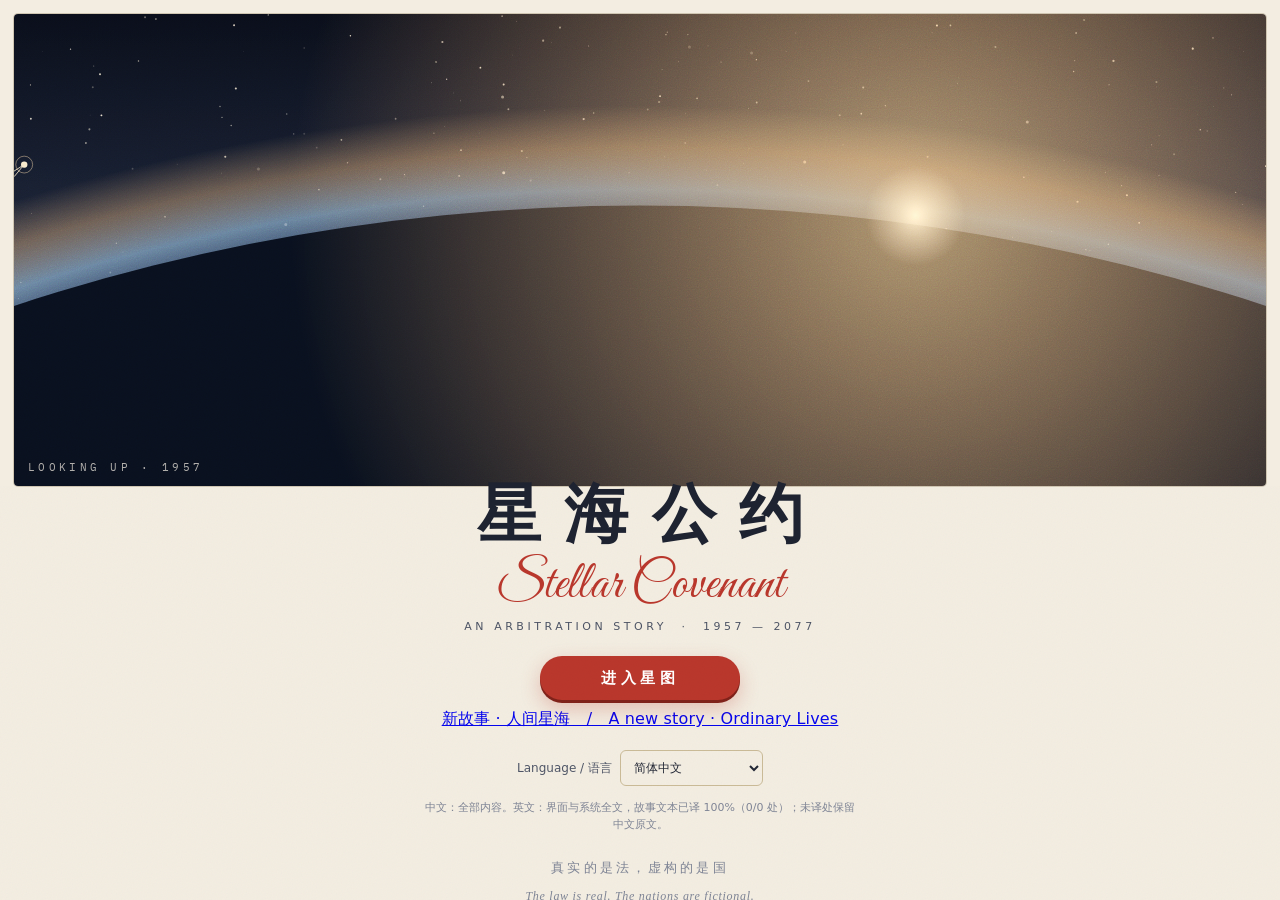
==== commit 87eec1a7: "Full bilingual edition: whole game switchable between Chinese and English - i18n: data-level localiz" ====
--- a/index.html
+++ b/index.html
@@ -192,6 +192,7 @@
 
 <script src="js/core/util.js"></script>
 <script src="js/core/save.js"></script>
+<script src="js/core/i18n-content.js"></script>
 <script src="js/core/i18n.js"></script>
 <script src="js/core/audio.js"></script>
 <script src="js/core/fx.js"></script>
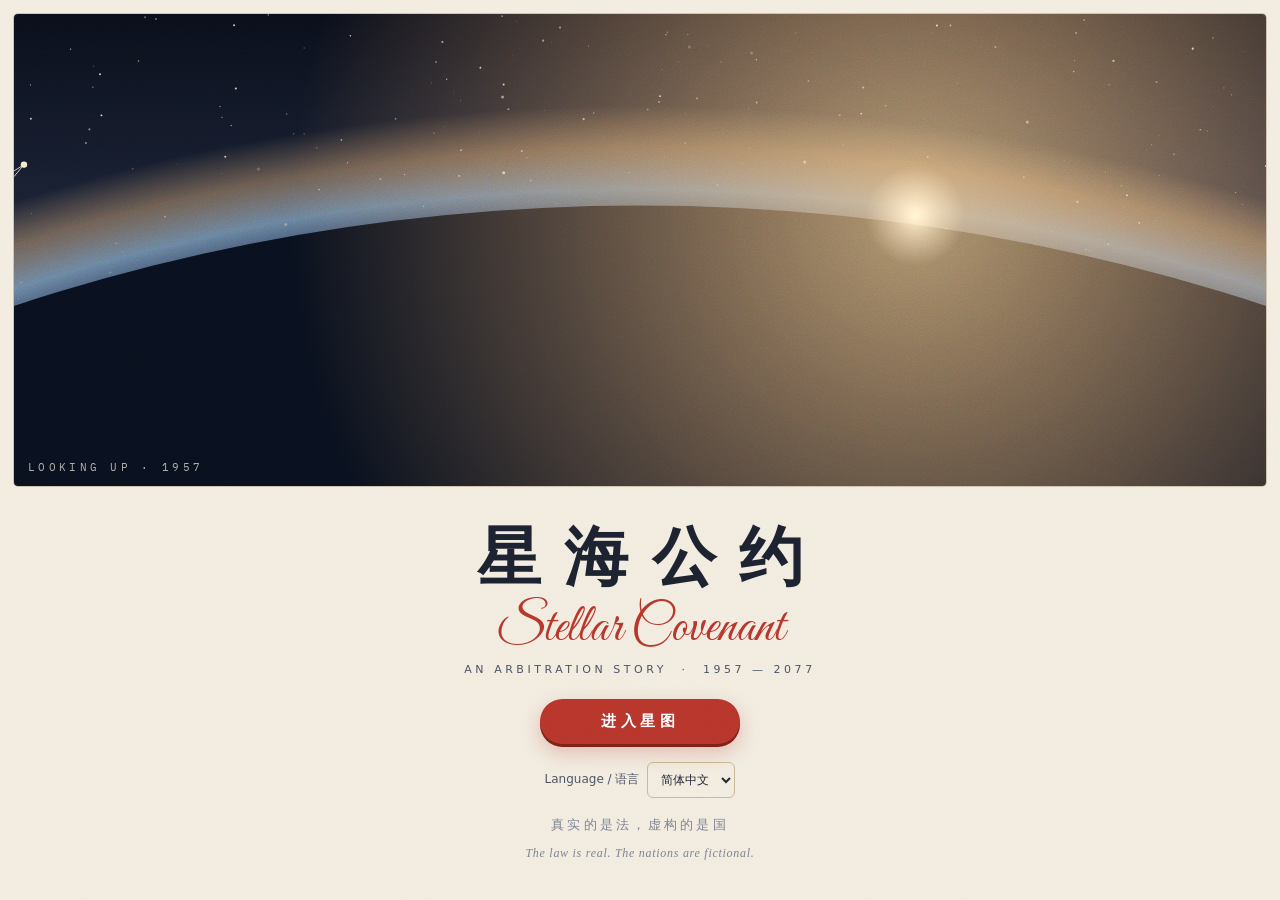
==== commit 5cdd6ba4: "Fix hub audio noise and clean up the boot screen Audio (the noise heard on the star map): - reverb i" ====
--- a/index.html
+++ b/index.html
@@ -71,14 +71,12 @@
 <div id="boot">
   <div class="bt-photo"><canvas id="bootCv"></canvas><div class="bt-photo-cap">LOOKING UP · 1957</div></div>
   <div class="bt-paper">
-    <div class="bt-title">星海公约</div>
+    <div class="bt-title" data-no-localize>星海公约</div>
     <div class="bt-sig">Stellar Covenant</div>
     <div class="bt-caps">AN ARBITRATION STORY　·　1957 — 2077</div>
     <button class="btn red" id="bootGo">进入星图</button>
-    <a href="lives.html" class="life-edition">新故事 · 人间星海　/　A new story · Ordinary Lives</a>
-    <label class="language-control" for="bootLanguage">Language / 语言 <select class="language-select" id="bootLanguage"><option value="zh-CN">简体中文</option><option value="en">English · preview</option></select></label>
-    <p class="language-coverage" data-language-coverage></p>
-    <div class="bt-motto">真实的是法，虚构的是国</div>
+    <label class="language-control" for="bootLanguage">Language / 语言 <select class="language-select" id="bootLanguage"><option value="zh-CN">简体中文</option><option value="en">English</option></select></label>
+    <div class="bt-motto" data-no-localize>真实的是法，虚构的是国</div>
     <div class="bt-motto-en">The law is real. The nations are fictional.</div>
   </div>
 </div>
--- a/css/intro.css
+++ b/css/intro.css
@@ -65,3 +65,14 @@
 #introBar{flex:1;height:2px;background:rgba(255,255,255,.14)}#introBar i{display:block;height:100%;width:0;background:var(--amber);transition:width .3s linear}
 .ibtn{display:flex;align-items:center;gap:6px;height:32px;padding:0 12px;border-radius:8px;border:1px solid rgba(255,255,255,.2);background:rgba(0,0,0,.35);color:#D4D9E2;font-size:12px;letter-spacing:.1em}
 .ibtn .ic{width:13px;height:13px}
+
+/* 矮屏（笔记本、横放手机）：收紧开机页纵向间距，避免格言被裁掉 */
+@media(max-height:780px){
+  .bt-photo{flex:1}
+  .bt-paper{gap:4px;padding:10px 20px calc(10px + var(--safe-b))}
+  .bt-title{font-size:clamp(30px,6.4vw,44px)}
+  .bt-sig{font-size:clamp(24px,4.6vw,34px)}
+  #bootGo{margin-top:8px}
+  .bt-motto{margin-top:6px!important;font-size:12px}
+  .bt-motto-en{font-size:10px}
+}
